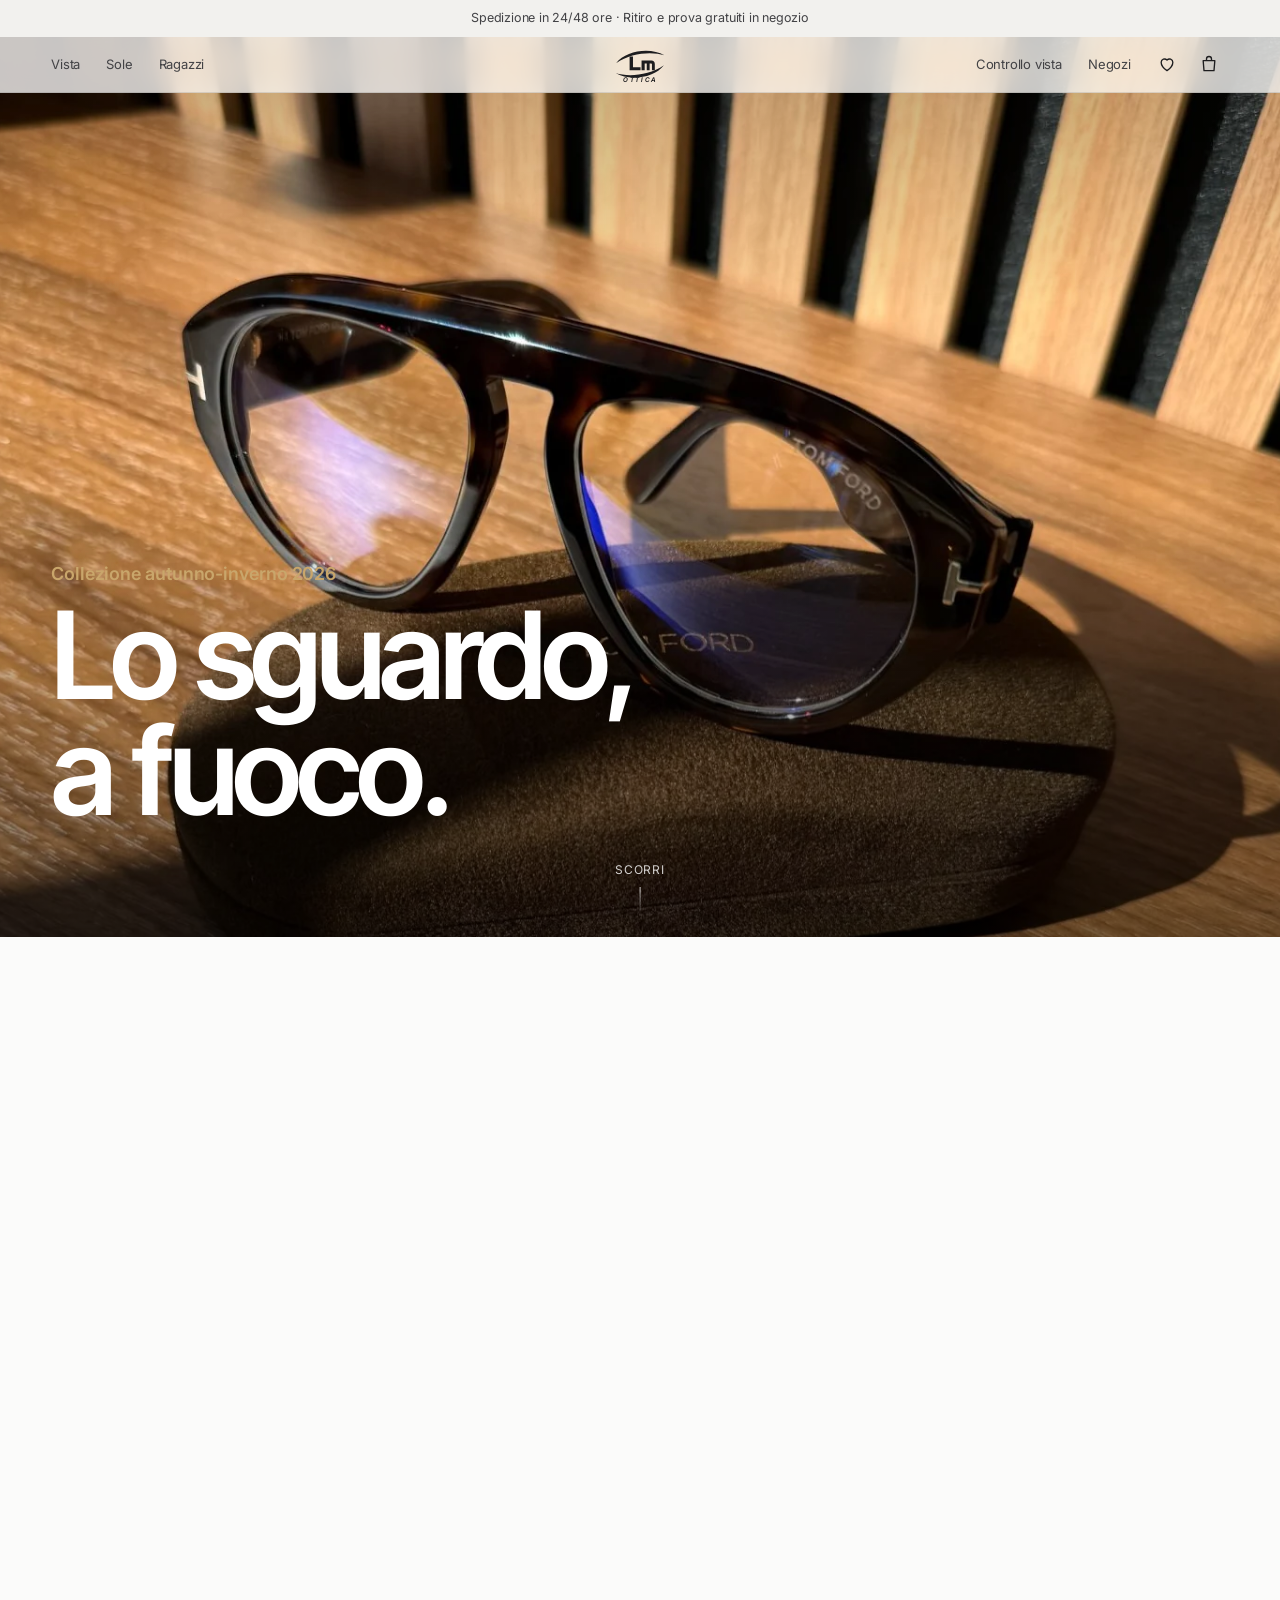
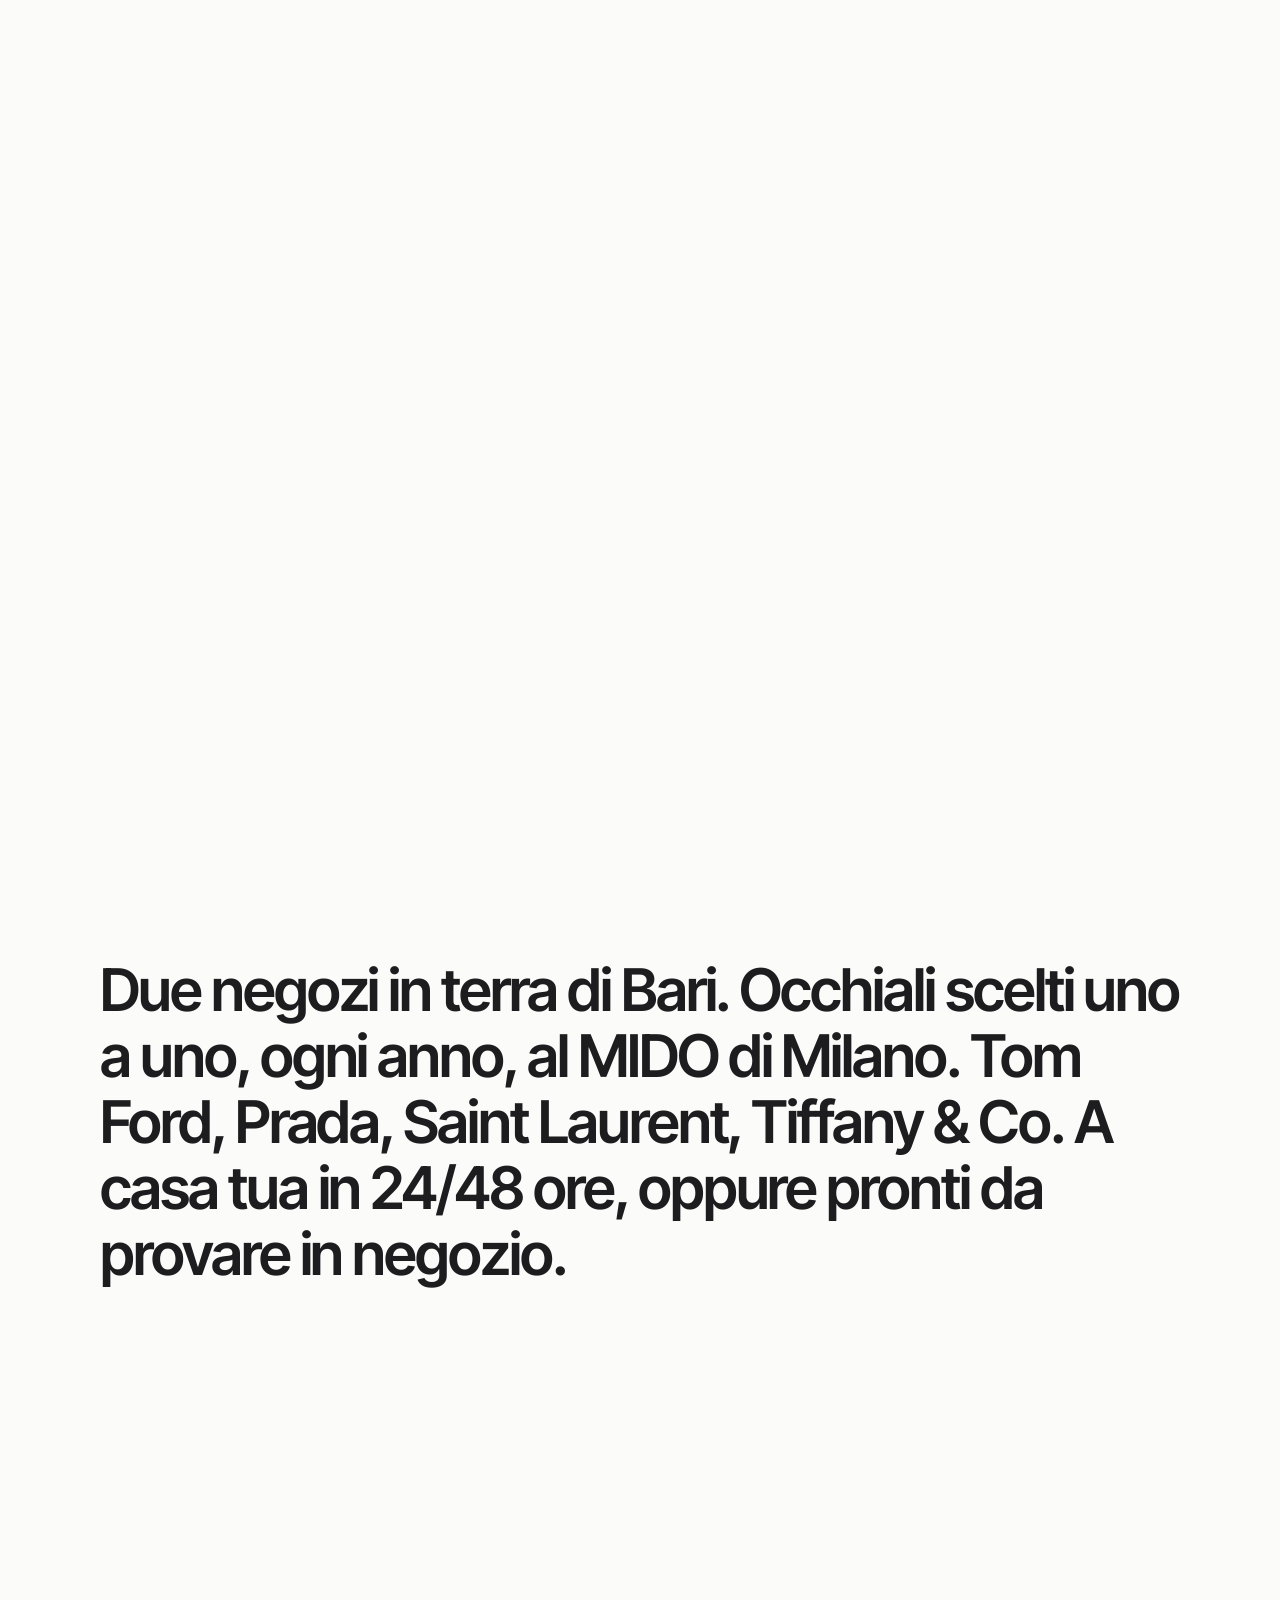
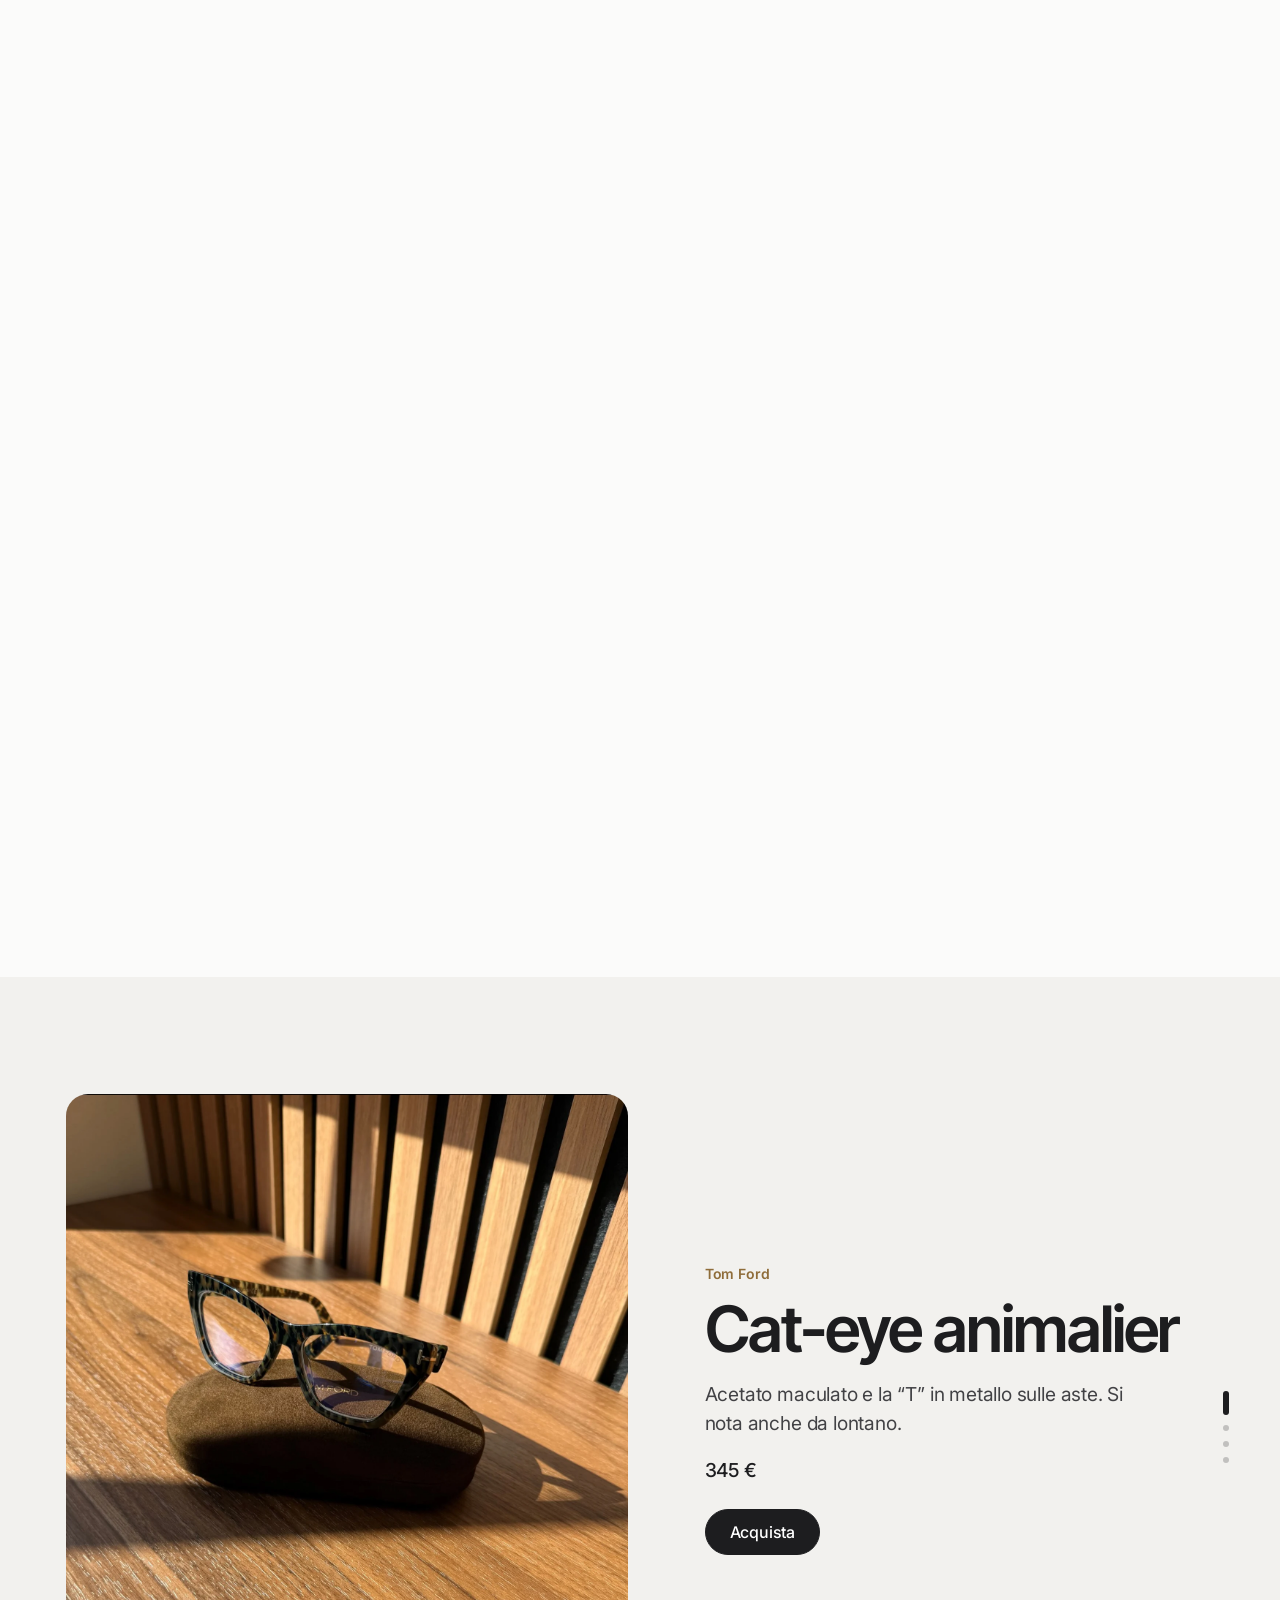
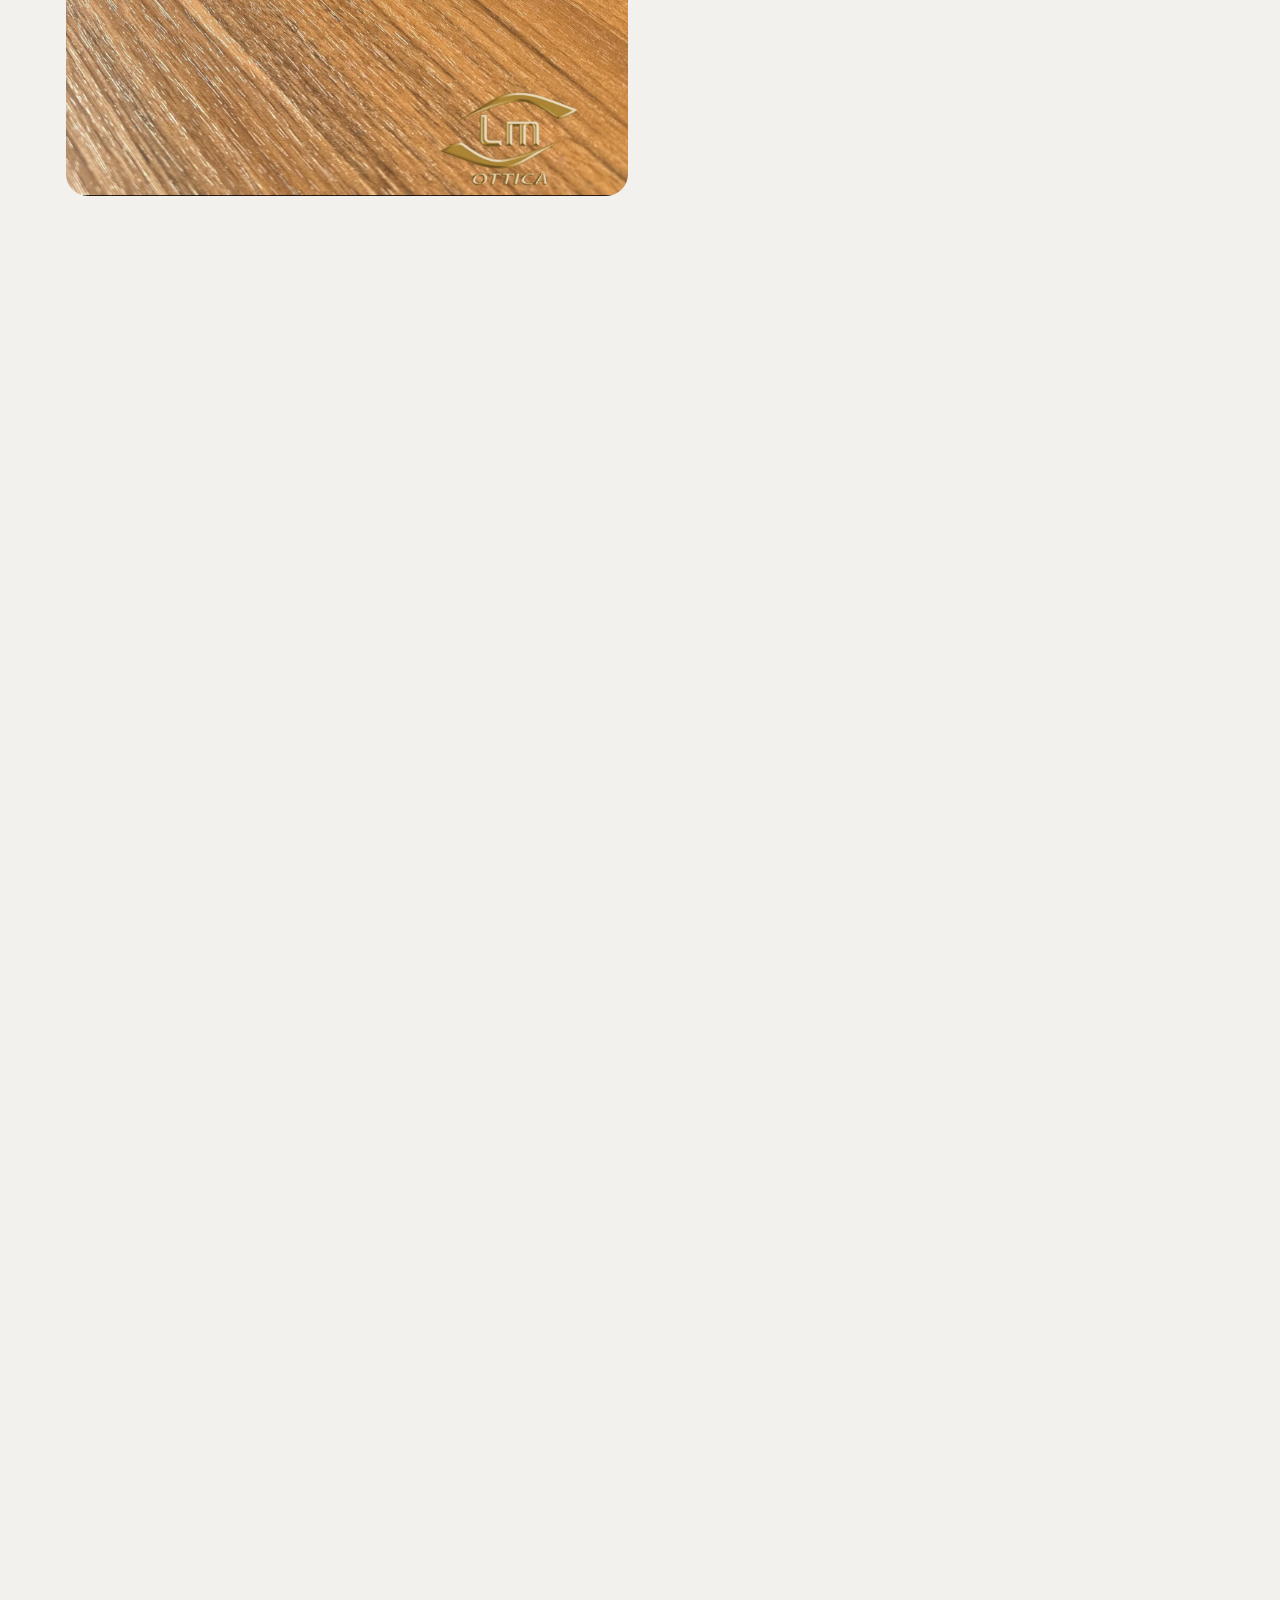
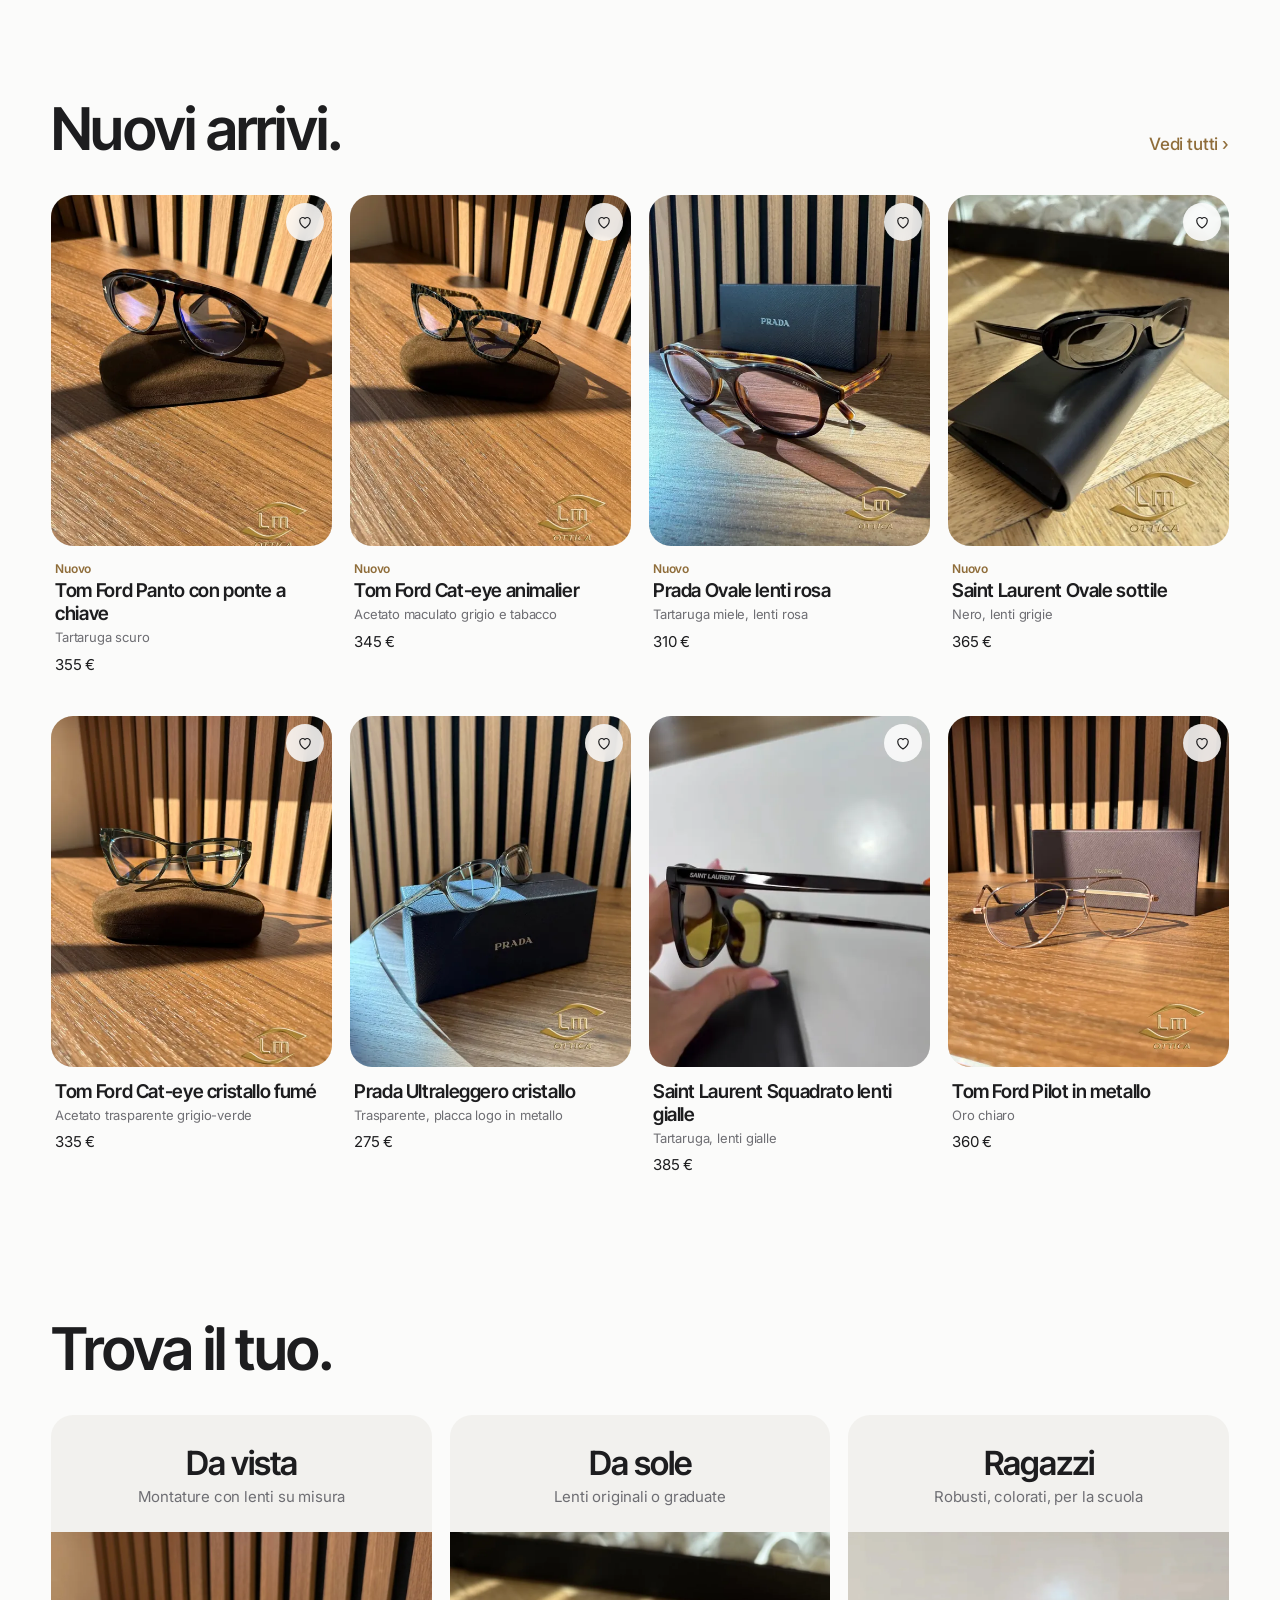
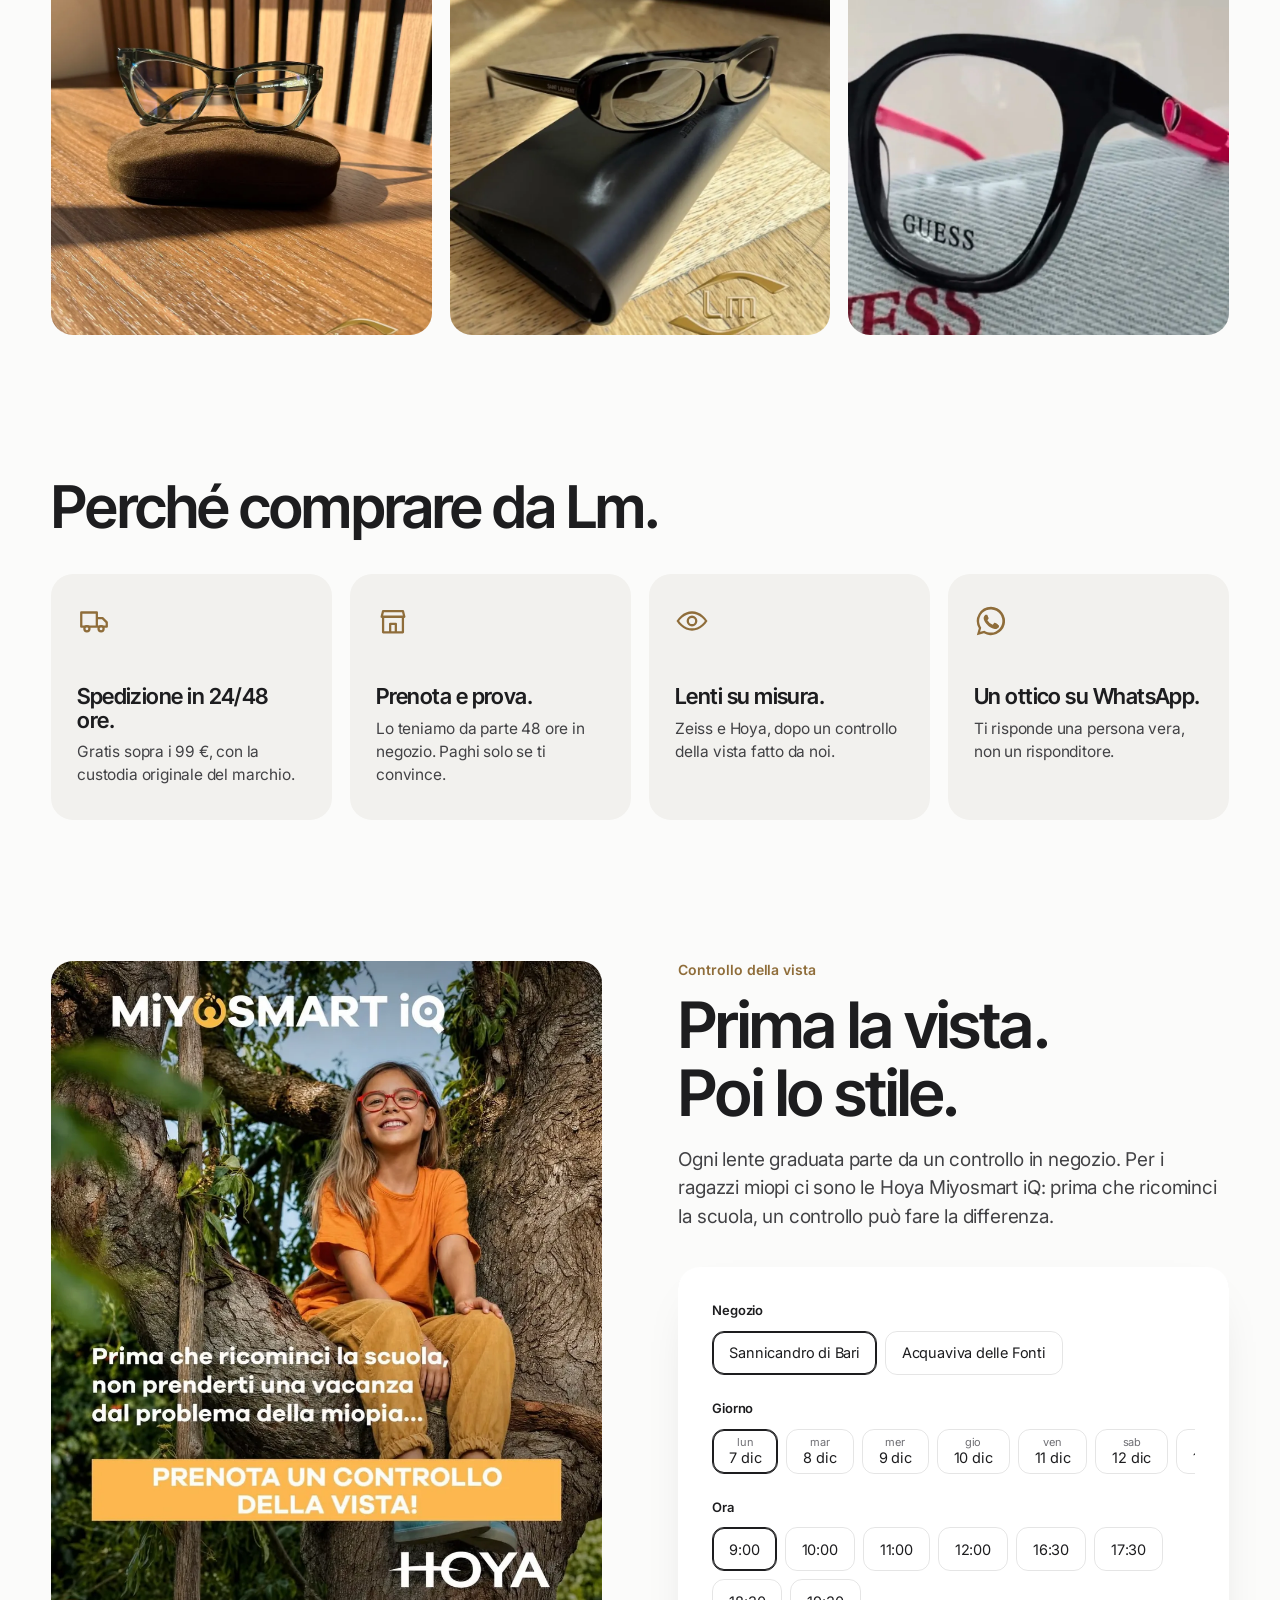
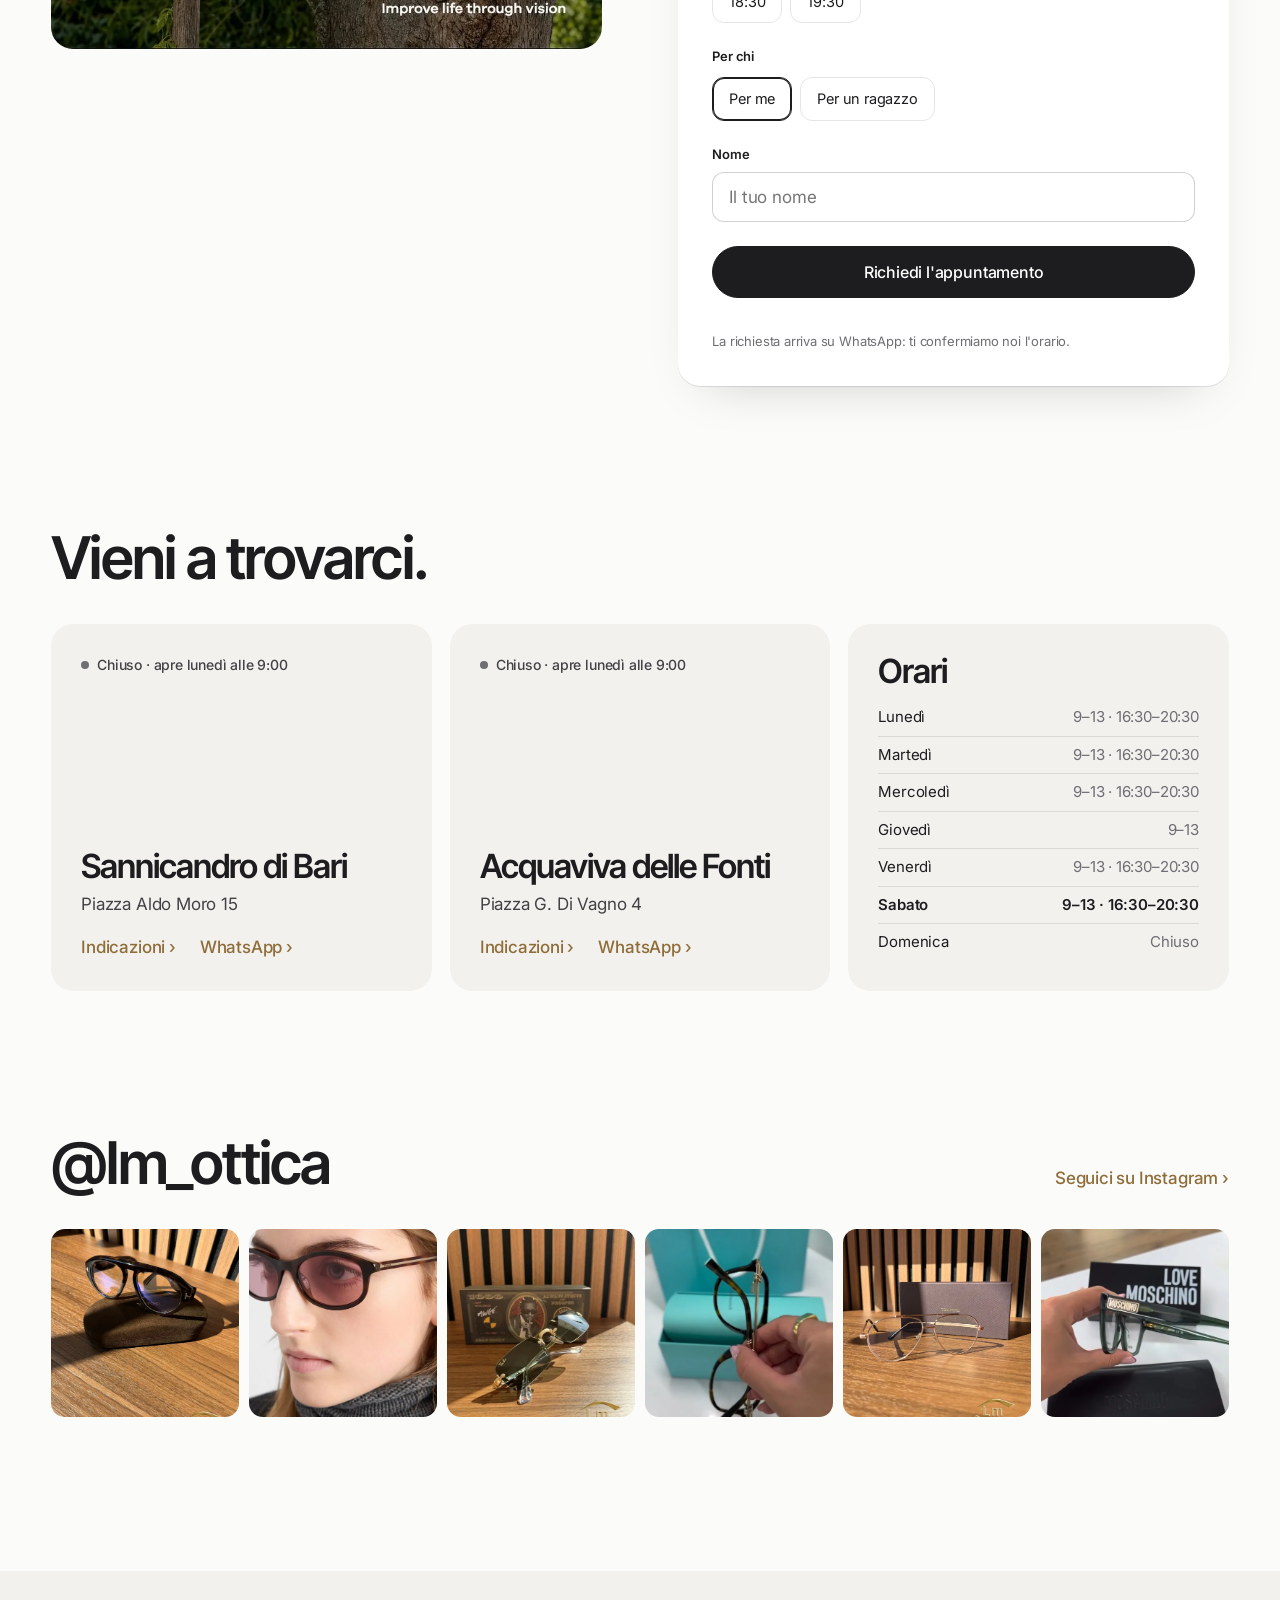
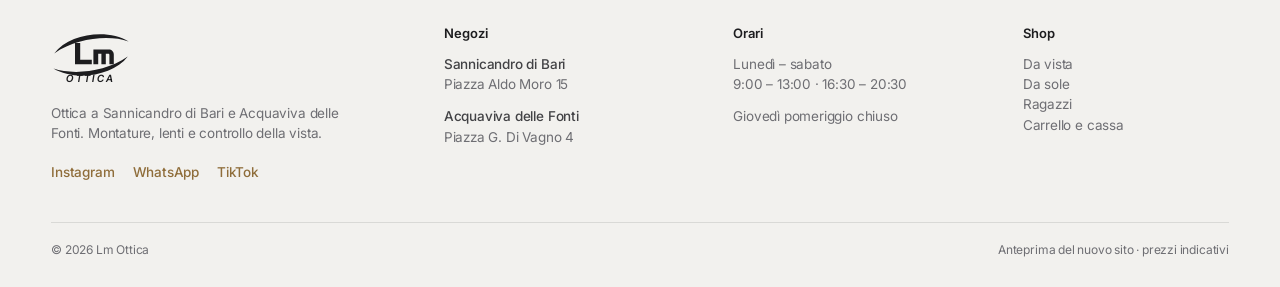
==== index.html @ 178451a3 "Anteprima negozio online Lm Ottica" ====
<!doctype html> <html lang="it"> <head> <meta charset="utf-8"> <meta name="viewport" content="width=device-width,initial-scale=1,viewport-fit=cover"> <title>Lm Ottica · Occhiali da vista e da sole · Sannicandro di Bari e Acquaviva delle Fonti</title> <meta name="description" content="Tom Ford, Prada, Saint Laurent, Tiffany & Co. e altri marchi. Ordina online con spedizione in 24/48 ore o prova in negozio a Sannicandro di Bari e Acquaviva delle Fonti."> <meta name="robots" content="noindex, nofollow"> <meta name="theme-color" content="#f7f5f1"> <meta property="og:title" content="Lm Ottica · Occhiali da vista e da sole · Sannicandro di Bari e Acquaviva delle Fonti"> <meta property="og:description" content="Tom Ford, Prada, Saint Laurent, Tiffany & Co. e altri marchi. Ordina online con spedizione in 24/48 ore o prova in negozio a Sannicandro di Bari e Acquaviva delle Fonti."> <meta property="og:image" content="assets/og.jpg"> <link rel="icon" href="favicon.svg" type="image/svg+xml"> <link rel="preconnect" href="https://fonts.googleapis.com"> <link rel="preconnect" href="https://fonts.gstatic.com" crossorigin> <link href="https://fonts.googleapis.com/css2?family=Inter+Tight:wght@500;600;700&family=Inter:wght@300;400;500;600&display=swap" rel="stylesheet"> <link rel="stylesheet" href="styles.css"> </head> <body class="p-home"> <svg width="0" height="0" style="position:absolute" aria-hidden="true"> <symbol id="i-borsa" viewBox="0 0 24 24"><path d="M5 8h14l-1 12H6L5 8Z" fill="none" stroke="currentColor" stroke-width="1.6" stroke-linejoin="round"/><path d="M9 8V6a3 3 0 0 1 6 0v2" fill="none" stroke="currentColor" stroke-width="1.6"/></symbol> <symbol id="i-cuore" viewBox="0 0 24 24"><path d="M12 20s-7-4.4-7-10a4 4 0 0 1 7-2.6A4 4 0 0 1 19 10c0 5.6-7 10-7 10Z" fill="none" stroke="currentColor" stroke-width="1.6" stroke-linejoin="round"/></symbol> <symbol id="i-menu" viewBox="0 0 24 24"><path d="M4 8h16M4 16h16" stroke="currentColor" stroke-width="1.6" stroke-linecap="round"/></symbol> <symbol id="i-x" viewBox="0 0 24 24"><path d="M6 6l12 12M18 6 6 18" stroke="currentColor" stroke-width="1.6" stroke-linecap="round"/></symbol> <symbol id="i-freccia" viewBox="0 0 24 24"><path d="M5 12h14m-5-5 5 5-5 5" fill="none" stroke="currentColor" stroke-width="1.6" stroke-linecap="round" stroke-linejoin="round"/></symbol> <symbol id="i-wa" viewBox="0 0 24 24"><path fill="currentColor" d="M12 2a10 10 0 0 0-8.6 15.1L2 22l5-1.3A10 10 0 1 0 12 2Zm0 18.2c-1.6 0-3.1-.4-4.4-1.2l-.3-.2-3 .8.8-2.9-.2-.3A8.2 8.2 0 1 1 12 20.2Zm4.5-6.1c-.2-.1-1.5-.7-1.7-.8-.2-.1-.4-.1-.6.1l-.8 1c-.1.2-.3.2-.5.1a6.7 6.7 0 0 1-3.3-2.9c-.3-.4.2-.4.7-1.4.1-.2 0-.3 0-.4l-.8-1.8c-.2-.5-.4-.4-.6-.4h-.5c-.2 0-.5.1-.7.3-.2.3-.9.9-.9 2.2s1 2.6 1.1 2.7c.1.2 1.9 2.9 4.6 4.1 1.7.7 2.4.8 3.2.7.5-.1 1.5-.6 1.8-1.2.2-.6.2-1.1.1-1.2l-.5-.3Z"/></symbol> <symbol id="i-pin" viewBox="0 0 24 24"><path d="M12 21s-6-5.6-6-11a6 6 0 0 1 12 0c0 5.4-6 11-6 11Z" fill="none" stroke="currentColor" stroke-width="1.6"/><circle cx="12" cy="10" r="2.2" fill="none" stroke="currentColor" stroke-width="1.6"/></symbol> <symbol id="i-furgone" viewBox="0 0 24 24"><path d="M3 6h11v10H3zM14 10h4l3 3v3h-7" fill="none" stroke="currentColor" stroke-width="1.6" stroke-linejoin="round"/><circle cx="7" cy="17.5" r="1.8" fill="var(--sf,#fff)" stroke="currentColor" stroke-width="1.6"/><circle cx="17" cy="17.5" r="1.8" fill="var(--sf,#fff)" stroke="currentColor" stroke-width="1.6"/></symbol> <symbol id="i-negozio" viewBox="0 0 24 24"><path d="M4 9h16l-1-4H5L4 9Zm1 0v11h14V9M10 20v-6h4v6" fill="none" stroke="currentColor" stroke-width="1.6" stroke-linejoin="round"/></symbol> <symbol id="i-occhio" viewBox="0 0 24 24"><path d="M2 12s3.6-6 10-6 10 6 10 6-3.6 6-10 6S2 12 2 12Z" fill="none" stroke="currentColor" stroke-width="1.6"/><circle cx="12" cy="12" r="3" fill="none" stroke="currentColor" stroke-width="1.6"/></symbol> <symbol id="i-ok" viewBox="0 0 24 24"><path d="m5 12.5 4.5 4.5L19 7.5" fill="none" stroke="currentColor" stroke-width="1.8" stroke-linecap="round" stroke-linejoin="round"/></symbol> <symbol id="i-ig" viewBox="0 0 24 24"><rect x="3.5" y="3.5" width="17" height="17" rx="5" fill="none" stroke="currentColor" stroke-width="1.6"/><circle cx="12" cy="12" r="4" fill="none" stroke="currentColor" stroke-width="1.6"/><circle cx="17.2" cy="6.8" r="1.1" fill="currentColor"/></symbol> <symbol id="i-ritorno" viewBox="0 0 24 24"><path d="M4 12a8 8 0 1 0 2.4-5.7M4 4v4h4" fill="none" stroke="currentColor" stroke-width="1.6" stroke-linecap="round" stroke-linejoin="round"/></symbol> </svg><div class="avviso">Spedizione in 24/48 ore · Ritiro e prova gratuiti in negozio</div> <header class="testata"> <div class="t-sx"> <button class="ico-btn solo-tel" type="button" data-apri-menu aria-label="Menu"><svg><use href="#i-menu"/></svg></button> <nav class="testata-nav" aria-label="Collezioni"> <a href="shop.html?cat=vista">Vista</a> <a href="shop.html?cat=sole">Sole</a> <a href="shop.html?cat=ragazzi">Ragazzi</a> </nav> </div> <a class="testata-logo" href="index.html" aria-label="Lm Ottica, home"><svg class="logo" viewBox="0 0 200 142" role="img" aria-label="Lm Ottica"><g fill="currentColor"> <path d="M8 66C46 16 142 4 194 36 146 20 66 26 8 66Z"/> <path d="M192 74C154 124 58 136 6 104 54 120 134 114 192 74Z"/> <path d="M60 40h13v42h29v11H60Z"/> <path d="M106 56h38c8 0 13 5 13 13v24h-11V70c0-2-1-3-3-3h-6v26h-11V67h-8v26h-12Z"/> <text x="100" y="138" text-anchor="middle" font-family="Inter Tight,Arial,sans-serif" font-style="italic" font-weight="600" font-size="25" letter-spacing="6">OTTICA</text> </g></svg></a> <div class="t-dx"> <nav class="testata-nav" aria-label="Servizi"> <a href="index.html#vista">Controllo vista</a> <a href="index.html#negozi">Negozi</a> </nav> <a class="ico-btn" href="shop.html?preferiti=1" aria-label="Preferiti"><svg><use href="#i-cuore"/></svg><span class="conta" data-conta-pref hidden>0</span></a> <button class="ico-btn" type="button" data-apri-carrello aria-label="Carrello"><svg><use href="#i-borsa"/></svg><span class="conta" data-conta-carrello hidden>0</span></button> </div> </header> <div class="menu-tel" data-menu hidden> <button class="ico-btn chiudi" type="button" data-chiudi-menu aria-label="Chiudi menu"><svg><use href="#i-x"/></svg></button> <nav> <a href="shop.html">Tutti gli occhiali</a> <a href="shop.html?cat=vista">Da vista</a> <a href="shop.html?cat=sole">Da sole</a> <a href="shop.html?cat=ragazzi">Ragazzi</a> <a href="index.html#vista">Controllo della vista</a> <a href="index.html#negozi">I negozi</a> </nav> <a class="btn btn-linea-chiara" href="https://wa.me/393512587280">Scrivici su WhatsApp</a> </div> <main id="contenuto"> <section class="scena" data-scena> <div class="scena-palco"> <div class="scena-titolo" data-scena-titolo> <p class="sopratitolo">Collezione autunno-inverno 2026</p> <h1>Lo sguardo,<br>a fuoco.</h1> </div> <div class="scena-foto" data-scena-foto> <picture> <source media="(max-aspect-ratio: 4/5)" srcset="assets/scena-alta.webp"> <img class="nitida" src="assets/scena-larga.webp" alt="Occhiale Tom Ford in tartaruga sul banco in legno del negozio, nella luce del pomeriggio" fetchpriority="high"> </picture> <picture> <source media="(max-aspect-ratio: 4/5)" srcset="assets/scena-alta-sfocata.webp"> <img class="sfocata" src="assets/scena-larga-sfocata.webp" alt="" aria-hidden="true"> </picture> </div> <div class="scena-prodotto" data-scena-prodotto> <p class="sopratitolo">Nuovo</p> <h2>Tom Ford Panto</h2> <p>Tartaruga scuro, ponte a chiave. 355 €</p> <div class="azioni"> <a class="btn" href="prodotto.html?p=tom-ford-panto-tartaruga">Acquista</a> <a class="link-oro" href="shop.html">Vedi la collezione ›</a> </div> </div> <p class="scorri-giu" data-scorri-giu>Scorri</p> </div> </section> <section class="accendi" data-accendi> <p class="accendi-testo" data-parole>Due negozi in terra di Bari. Occhiali scelti uno a uno, ogni anno, al MIDO di Milano. Tom Ford, Prada, Saint Laurent, Tiffany &amp; Co. A casa tua in 24/48 ore, oppure pronti da provare in negozio.</p> </section> <section class="vetrina" data-vetrina> <div class="vetrina-palco"> <div class="vetrina-foto"> <img src="assets/tomford-2-max.webp" alt="Tom Ford cat-eye animalier" data-v="0"> <img src="assets/prada-2-max.webp" alt="Prada ovale con lenti rosa" data-v="1" loading="lazy"> <img src="assets/tomford-6-max.webp" alt="Tom Ford ovale in metallo dorato" data-v="2" loading="lazy"> <img src="assets/prada-3-max.webp" alt="Prada ultraleggero trasparente" data-v="3" loading="lazy"> </div> <div class="vetrina-testi"> <article data-v="0"> <p class="sopratitolo">Tom Ford</p> <h2>Cat-eye animalier</h2> <p>Acetato maculato e la “T” in metallo sulle aste. Si nota anche da lontano.</p> <p class="vetrina-prezzo">345 €</p> <a class="btn" href="prodotto.html?p=tom-ford-cat-eye-animalier">Acquista</a> </article> <article data-v="1"> <p class="sopratitolo">Prada</p> <h2>Ovale lenti rosa</h2> <p>Tartaruga miele e lenti rosa sfumate. Luminoso anche d'autunno.</p> <p class="vetrina-prezzo">310 €</p> <a class="btn" href="prodotto.html?p=prada-ovale-lenti-rosa">Acquista</a> </article> <article data-v="2"> <p class="sopratitolo">Tom Ford</p> <h2>Ovale in metallo</h2> <p>Profilo sottile color oro. Discreto, sta bene su quasi ogni viso.</p> <p class="vetrina-prezzo">340 €</p> <a class="btn" href="prodotto.html?p=tom-ford-ovale-oro">Acquista</a> </article> <article data-v="3"> <p class="sopratitolo">Prada</p> <h2>Ultraleggero cristallo</h2> <p>Linee morbide e la placca in metallo con il logo sulle aste.</p> <p class="vetrina-prezzo">275 €</p> <a class="btn" href="prodotto.html?p=prada-ultraleggero-cristallo">Acquista</a> </article> </div> <div class="vetrina-punti" aria-hidden="true"><i data-v="0"></i><i data-v="1"></i><i data-v="2"></i><i data-v="3"></i></div> </div> </section> <section class="sezione"> <div class="testa-sez rv"> <h2>Nuovi arrivi.</h2> <a class="link-oro" href="shop.html">Vedi tutti ›</a> </div> <div class="griglia quattro" data-griglia="nuovi"></div> </section> <section class="sezione categorie"> <div class="testa-sez rv"><h2>Trova il tuo.</h2></div> <div class="trittico"> <a class="tt rv" href="shop.html?cat=vista"> <span class="tt-testo"><span class="tt-nome">Da vista</span><span class="tt-sub">Montature con lenti su misura</span></span> <span class="tt-foto"><img src="assets/tomford-3-1000.webp" alt="Tom Ford cat-eye trasparente" loading="lazy"></span> </a> <a class="tt rv" href="shop.html?cat=sole"> <span class="tt-testo"><span class="tt-nome">Da sole</span><span class="tt-sub">Lenti originali o graduate</span></span> <span class="tt-foto"><img src="assets/offcampus-2-1000.webp" alt="Saint Laurent ovale nero" loading="lazy"></span> </a> <a class="tt rv" href="shop.html?cat=ragazzi"> <span class="tt-testo"><span class="tt-nome">Ragazzi</span><span class="tt-sub">Robusti, colorati, per la scuola</span></span> <span class="tt-foto"><img src="assets/astuccio-0-1000.webp" alt="Guess nero e fucsia" loading="lazy"></span> </a> </div> </section> <section class="sezione vantaggi"> <div class="testa-sez rv"><h2>Perché comprare da Lm.</h2></div> <div class="vantaggi-griglia"> <div class="rv"><svg><use href="#i-furgone"/></svg><h3>Spedizione in 24/48 ore.</h3><p>Gratis sopra i 99 €, con la custodia originale del marchio.</p></div> <div class="rv"><svg><use href="#i-negozio"/></svg><h3>Prenota e prova.</h3><p>Lo teniamo da parte 48 ore in negozio. Paghi solo se ti convince.</p></div> <div class="rv"><svg><use href="#i-occhio"/></svg><h3>Lenti su misura.</h3><p>Zeiss e Hoya, dopo un controllo della vista fatto da noi.</p></div> <div class="rv"><svg><use href="#i-wa"/></svg><h3>Un ottico su WhatsApp.</h3><p>Ti risponde una persona vera, non un risponditore.</p></div> </div> </section> <section class="sezione vista" id="vista"> <div class="vista-foto rv"><img src="assets/miyosmart-1000.webp" alt="Campagna Hoya Miyosmart: bambina con occhiali seduta su un albero" loading="lazy"></div> <div class="vista-testo"> <p class="sopratitolo rv">Controllo della vista</p> <h2 class="rv">Prima la vista.<br>Poi lo stile.</h2> <p class="rv">Ogni lente graduata parte da un controllo in negozio. Per i ragazzi miopi ci sono le Hoya Miyosmart iQ: prima che ricominci la scuola, un controllo può fare la differenza.</p> <form class="prenota rv" data-prenota> <fieldset> <legend>Negozio</legend> <div class="scelte"> <label class="chip"><input type="radio" name="negozio" value="Sannicandro di Bari" checked="checked"><span>Sannicandro di Bari</span></label> <label class="chip"><input type="radio" name="negozio" value="Acquaviva delle Fonti"><span>Acquaviva delle Fonti</span></label> </div> </fieldset> <fieldset> <legend>Giorno</legend> <div class="scelte giorni" data-giorni></div> </fieldset> <fieldset> <legend>Ora</legend> <div class="scelte ore" data-ore></div> </fieldset> <fieldset> <legend>Per chi</legend> <div class="scelte"> <label class="chip"><input type="radio" name="chi" value="per me" checked="checked"><span>Per me</span></label> <label class="chip"><input type="radio" name="chi" value="per mio figlio/mia figlia"><span>Per un ragazzo</span></label> </div> </fieldset> <label class="campo"><span>Nome</span><input name="nome" autocomplete="given-name" required placeholder="Il tuo nome"></label> <button class="btn largo" type="submit">Richiedi l'appuntamento</button> <p class="nota">La richiesta arriva su WhatsApp: ti confermiamo noi l'orario.</p> </form> </div> </section> <section class="sezione negozi" id="negozi"> <div class="testa-sez rv"><h2>Vieni a trovarci.</h2></div> <div class="negozi-griglia"> <article class="negozio rv"> <p class="stato" data-stato></p> <h3>Sannicandro di Bari</h3> <p>Piazza Aldo Moro 15</p> <p class="negozio-link"> <a class="link-oro" href="https://www.google.com/maps/search/?api=1&amp;query=Lm+Ottica+Piazza+Aldo+Moro+15+Sannicandro+di+Bari">Indicazioni ›</a> <a class="link-oro" href="https://wa.me/393512587280">WhatsApp ›</a> </p> </article> <article class="negozio rv"> <p class="stato" data-stato></p> <h3>Acquaviva delle Fonti</h3> <p>Piazza G. Di Vagno 4</p> <p class="negozio-link"> <a class="link-oro" href="https://www.google.com/maps/search/?api=1&amp;query=Lm+Ottica+Piazza+Di+Vagno+4+Acquaviva+delle+Fonti">Indicazioni ›</a> <a class="link-oro" href="https://wa.me/393512587280">WhatsApp ›</a> </p> </article> <div class="orari rv"> <h3>Orari</h3> <dl data-orari> <div><dt>Lunedì</dt><dd>9–13 · 16:30–20:30</dd></div> <div><dt>Martedì</dt><dd>9–13 · 16:30–20:30</dd></div> <div><dt>Mercoledì</dt><dd>9–13 · 16:30–20:30</dd></div> <div><dt>Giovedì</dt><dd>9–13</dd></div> <div><dt>Venerdì</dt><dd>9–13 · 16:30–20:30</dd></div> <div><dt>Sabato</dt><dd>9–13 · 16:30–20:30</dd></div> <div><dt>Domenica</dt><dd>Chiuso</dd></div> </dl> </div> </div> </section> <section class="sezione insta"> <div class="testa-sez rv"><h2>@lm_ottica</h2><a class="link-oro" href="https://www.instagram.com/lm_ottica/">Seguici su Instagram ›</a></div> <div class="insta-griglia"> <a href="https://www.instagram.com/lm_ottica/" class="rv"><img src="assets/tomford-4-520.webp" alt="Tom Ford panto su custodia" loading="lazy"></a> <a href="https://www.instagram.com/lm_ottica/" class="rv"><img src="assets/prada-1-520.webp" alt="Ragazza con occhiali Prada lenti rosa" loading="lazy"></a> <a href="https://www.instagram.com/lm_ottica/" class="rv"><img src="assets/offcampus-3-520.webp" alt="Ray-Ban senza montatura" loading="lazy"></a> <a href="https://www.instagram.com/lm_ottica/" class="rv"><img src="assets/tiffany-3-520.webp" alt="Occhiale Tiffany tartaruga" loading="lazy"></a> <a href="https://www.instagram.com/lm_ottica/" class="rv"><img src="assets/tomford-5-520.webp" alt="Tom Ford pilot dorato" loading="lazy"></a> <a href="https://www.instagram.com/lm_ottica/" class="rv"><img src="assets/moschino-3-520.webp" alt="Moschino verde" loading="lazy"></a> </div> </section> </main> <div class="velo" data-velo hidden></div> <aside class="carrello" data-carrello aria-label="Carrello" aria-hidden="true"> <div class="carrello-top"> <h2>La tua selezione</h2> <button class="ico-btn" type="button" data-chiudi-carrello aria-label="Chiudi carrello"><svg><use href="#i-x"/></svg></button> </div> <div class="carrello-soglia" data-soglia></div> <div class="carrello-righe" data-righe></div> <div class="carrello-fondo" data-fondo-carrello> <div class="riga-tot"><span>Totale</span><strong data-totale>0 €</strong></div> <a class="btn largo" href="cassa.html">Procedi all'acquisto</a> <p class="nota">Spedizione in 24/48 ore oppure ritiro gratis in negozio.</p> </div> </aside> <div class="toast" data-toast role="status" aria-live="polite"></div> <footer class="piede"> <div class="piede-alto"> <div class="piede-marchio"> <svg class="logo" viewBox="0 0 200 142" role="img" aria-label="Lm Ottica"><g fill="currentColor"> <path d="M8 66C46 16 142 4 194 36 146 20 66 26 8 66Z"/> <path d="M192 74C154 124 58 136 6 104 54 120 134 114 192 74Z"/> <path d="M60 40h13v42h29v11H60Z"/> <path d="M106 56h38c8 0 13 5 13 13v24h-11V70c0-2-1-3-3-3h-6v26h-11V67h-8v26h-12Z"/> <text x="100" y="138" text-anchor="middle" font-family="Inter Tight,Arial,sans-serif" font-style="italic" font-weight="600" font-size="25" letter-spacing="6">OTTICA</text> </g></svg> <p>Ottica a Sannicandro di Bari e Acquaviva delle Fonti. Montature, lenti e controllo della vista.</p> <div class="piede-social"> <a class="piede-link" href="https://www.instagram.com/lm_ottica/">Instagram</a> <a class="piede-link" href="https://wa.me/393512587280">WhatsApp</a> <a class="piede-link" href="https://www.tiktok.com/@lmottica1">TikTok</a> </div> </div> <div> <h3>Negozi</h3> <p><strong>Sannicandro di Bari</strong><br>Piazza Aldo Moro 15</p> <p><strong>Acquaviva delle Fonti</strong><br>Piazza G. Di Vagno 4</p> </div> <div> <h3>Orari</h3> <p>Lunedì – sabato<br>9:00 – 13:00 · 16:30 – 20:30</p> <p>Giovedì pomeriggio chiuso</p> </div> <div> <h3>Shop</h3> <p><a href="shop.html?cat=vista">Da vista</a><br><a href="shop.html?cat=sole">Da sole</a><br><a href="shop.html?cat=ragazzi">Ragazzi</a><br><a href="cassa.html">Carrello e cassa</a></p> </div> </div> <div class="piede-basso"> <span>© 2026 Lm Ottica</span> <span>Anteprima del nuovo sito · prezzi indicativi</span> </div> </footer> <script src="prodotti.js"></script> <script src="app.js"></script> </body> </html>
---- styles.css ----
@keyframes salta{40%{transform:scale(1.4)}}@keyframes tendina{0%{opacity:0;transform:translateY(-12px)}}@keyframes goccia{0%{transform:scaleY(0)}50%{transform:scaleY(1)}to{transform:scaleY(1);opacity:0}}@keyframes appare{0%{opacity:0}}@keyframes sale{0%{opacity:0;transform:translateY(24px)}}:root{--sfondo:#fbfbfa;--sfondo-2:#f2f1ee;--sfondo-3:#e8e6e1;--testo:#1d1d1f;--grafite:#424245;--muto:#6e6e73;--linea:rgba(0, 0, 0, .1);--oro:#8f6d3a;--oro-chiaro:#c9a66b;--rosso:#b3261e;--verde:#248a3d;--display:"Inter Tight", "SF Pro Display", system-ui, sans-serif;--sans:"Inter", "SF Pro Text", system-ui, -apple-system, sans-serif;--gutter:clamp(18px, 4vw, 56px);--max:1320px;--r:22px;--ease:cubic-bezier(.25, .1, .25, 1);--lento:cubic-bezier(.16, 1, .3, 1)}*,::after,::before{box-sizing:border-box}html{-webkit-text-size-adjust:100%;scroll-padding-top:80px}body{margin:0;background:var(--sfondo);color:var(--testo);font:400 17px/1.5 var(--sans);letter-spacing:-.011em;overflow-x:clip;-webkit-font-smoothing:antialiased}img{max-width:100%;display:block}a{color:inherit}button,input,select{font:inherit;color:inherit;letter-spacing:inherit}h1,h2,h3{font-family:var(--display);line-height:1.05;margin:0;letter-spacing:-.03em}h1,h2,h3,strong{font-weight:600}svg{width:1.2em;height:1.2em;flex:none}.vh{position:absolute;width:1px;height:1px;overflow:hidden;clip:rect(0 0 0 0);white-space:nowrap}[hidden]{display:none!important}:focus-visible{outline:2px solid var(--oro);outline-offset:3px}.etichetta,.occhiello,.sopratitolo{font:600 14px/1.3 var(--sans);letter-spacing:-.005em;color:var(--oro);margin:0 0 12px}.link,.link-oro{color:var(--oro);text-decoration:none;font-weight:500}.link-oro:hover{text-decoration:underline;text-underline-offset:3px}.nota{font-size:13px;color:var(--muto);margin:10px 0 0}.btn{display:inline-flex;align-items:center;justify-content:center;gap:8px;min-height:46px;padding:0 24px;border-radius:999px;border:1px solid var(--testo);background:var(--testo);color:#fff;font:500 16px/1 var(--sans);text-decoration:none;cursor:pointer;transition:background .3s var(--ease),color .3s var(--ease),transform .3s var(--ease)}.btn:hover{background:#000}.btn:active{transform:scale(.97)}.btn svg,.card .pref svg{width:18px;height:18px}.btn-linea,.btn-vetro{background:0 0;color:var(--testo)}.btn-linea:hover,.card-veloce span:hover{background:var(--testo);color:#fff}.btn-linea-chiara{background:0 0;color:#fff;border-color:rgba(255,255,255,.5)}.btn.largo{width:100%;min-height:52px}.avviso{background:var(--sfondo-2);color:var(--grafite);text-align:center;padding:9px 16px;font-size:12.5px}.testata{position:sticky;top:0;z-index:50;height:56px;padding:0 var(--gutter);display:grid;grid-template-columns:1fr auto 1fr;align-items:center;background:rgba(251,251,250,.78);backdrop-filter:saturate(1.8) blur(20px);-webkit-backdrop-filter:saturate(1.8) blur(20px);border-bottom:1px solid var(--linea)}.p-home .testata{margin-bottom:-56px}.t-dx,.t-sx{display:flex;align-items:center;gap:2px}.t-dx{justify-content:flex-end}.testata-nav{display:flex;gap:26px}.t-dx .testata-nav{margin-right:14px}.testata-nav a{font-size:13px;color:var(--grafite);text-decoration:none;transition:color .2s}.testata-logo,.testata-nav a:hover{color:var(--testo)}.testata-logo{display:flex}.testata-logo .logo{width:52px;height:auto}.ico-btn{position:relative;display:inline-grid;place-items:center;width:40px;height:40px;border:0;background:0 0;cursor:pointer;text-decoration:none;color:var(--testo);border-radius:50%}.ico-btn svg{width:20px;height:20px}.conta{position:absolute;top:3px;right:1px;min-width:16px;height:16px;padding:0 4px;border-radius:8px;background:var(--testo);color:#fff;font:600 10px/16px var(--sans);text-align:center}.conta.salta{animation:salta .5s var(--lento)}.solo-tel{display:none}.menu-tel,.scena{background:var(--sfondo)}.menu-tel{position:fixed;inset:0;z-index:120;padding:76px var(--gutter) 32px;gap:24px;animation:tendina .45s var(--lento)}.menu-tel .chiudi{position:absolute;top:8px;left:calc(var(--gutter) - 10px)}.menu-tel,.menu-tel nav{display:flex;flex-direction:column}.menu-tel nav a{font:600 30px/1.2 var(--display);letter-spacing:-.03em;text-decoration:none;padding:10px 0}.menu-tel .btn{margin-top:auto}.menu-tel .btn-linea-chiara{background:var(--testo);border-color:var(--testo)}.scena{position:relative;height:270vh}.scena-palco{position:sticky;top:0;height:100vh;height:100svh;overflow:hidden}.scena-foto{position:absolute;inset:0;transform-origin:50% 50%;will-change:transform;background:#2b1d12;box-shadow:0 40px 80px -40px rgba(0,0,0,.45)}.scena-foto img{position:absolute;inset:0;width:100%;height:100%;object-fit:cover;object-position:50% 45%}.scena-foto .sfocata{transform:scale(1.06);transition:opacity 1.6s var(--ease) .15s,transform 2.4s var(--lento) .15s}.scena.a-fuoco .scena-foto .sfocata{opacity:0;transform:scale(1)}.scena-foto::after{content:"";position:absolute;inset:0;background:linear-gradient(180deg,rgba(0,0,0,.25)0,transparent 30%,transparent 50%,rgba(0,0,0,.55) 100%);opacity:var(--velo, 1)}.scena-titolo{position:absolute;left:var(--gutter);right:var(--gutter);bottom:clamp(70px,12vh,130px);z-index:2;color:#fff;will-change:transform,opacity}.scena-titolo .sopratitolo{color:var(--oro-chiaro);font-size:clamp(15px,1.4vw,19px)}.scena h1{font-size:clamp(54px,9.5vw,148px);line-height:.95;letter-spacing:-.045em}.scena-titolo>*{opacity:0;transform:translateY(24px);transition:opacity 1.2s var(--ease),transform 1.4s var(--lento)}.scena.a-fuoco .scena-titolo>*{opacity:1;transform:none}.scena.a-fuoco .scena-titolo>:nth-child(1){transition-delay:.6s}.scena.a-fuoco .scena-titolo>:nth-child(2){transition-delay:.75s}.scena-prodotto{position:absolute;left:0;right:0;bottom:5vh;z-index:2;text-align:center;padding:0 var(--gutter);opacity:0;will-change:transform,opacity}.scena-prodotto h2{font-size:clamp(34px,4.4vw,56px)}.scena-prodotto p:not(.sopratitolo){margin:6px 0 0;font-size:clamp(17px,1.5vw,21px);color:var(--grafite)}.azioni{display:flex;gap:22px;align-items:center;justify-content:center;margin-top:18px;flex-wrap:wrap}.scorri-giu{position:absolute;left:50%;bottom:22px;transform:translateX(-50%);z-index:2;margin:0;color:rgba(255,255,255,.8);font-size:12px;letter-spacing:.08em;text-transform:uppercase}.scorri-giu::after{content:"";display:block;width:1px;height:28px;margin:8px auto 0;background:linear-gradient(rgba(255,255,255,.8),transparent);animation:goccia 2s var(--ease) infinite;transform-origin:top}.accendi{height:190vh;padding:0 var(--gutter)}.accendi-testo{position:sticky;top:22vh;max-width:1080px;margin:0 auto;padding-top:10vh;font:600 clamp(30px,4.6vw,64px)/1.12 var(--display);letter-spacing:-.035em}.accendi-testo .w{color:var(--testo);opacity:.14;transition:opacity .5s var(--ease)}.accendi-testo .w.on,.card:hover .card-foto img+img{opacity:1}.vetrina{height:420vh;background:var(--sfondo-2)}.vetrina-palco{position:sticky;top:0;height:100vh;height:100svh;overflow:hidden;display:grid;grid-template-columns:1.1fr 1fr;align-items:center;gap:clamp(28px,6vw,100px);padding:76px max(var(--gutter),calc((100% - var(--max))/2)) 40px}.vetrina-foto{position:relative;height:min(78svh,860px);aspect-ratio:4/5;justify-self:end;max-width:100%;border-radius:var(--r);overflow:hidden;background:var(--sfondo-3)}.vetrina-foto img{position:absolute;inset:0;width:100%;height:100%;object-fit:cover;opacity:0;transform:scale(1.08);transition:opacity 1s var(--ease),transform 1.6s var(--lento)}.vetrina-foto img.on{opacity:1;transform:scale(1)}.vetrina-testi{position:relative;min-height:360px}.vetrina-testi article{position:absolute;inset:0 0 auto 0;opacity:0;transform:translateY(30px);transition:opacity .7s var(--ease),transform 1s var(--lento);pointer-events:none}.vetrina-testi article.on{opacity:1;transform:none;pointer-events:auto;transition-delay:.15s}.vetrina-testi h2{font-size:clamp(40px,5vw,76px);margin-bottom:18px}.vetrina-testi p:not(.sopratitolo){font-size:clamp(17px,1.5vw,21px);color:var(--grafite);max-width:440px;margin:0}.vetrina-testi .vetrina-prezzo{margin:18px 0 24px!important;color:var(--testo)!important;font-weight:500}.vetrina-punti{position:absolute;right:var(--gutter);top:50%;transform:translateY(-50%);display:grid;gap:10px}.vetrina-punti i{width:6px;height:6px;border-radius:3px;background:rgba(0,0,0,.2);transition:height .5s var(--lento),background .3s}.vetrina-punti i.on{height:24px;background:var(--testo)}.sezione{width:min(var(--max),calc(100% - 2*var(--gutter)));margin:0 auto;padding-top:clamp(90px,11vw,150px)}.testa-sez{display:flex;justify-content:space-between;align-items:baseline;gap:20px;flex-wrap:wrap;margin-bottom:36px}.testa-sez h2{font-size:clamp(36px,4.6vw,64px)}.js .rv{opacity:0;transform:translateY(36px);transition:opacity 1s var(--ease),transform 1.2s var(--lento);transition-delay:var(--d, 0s)}.js .rv.dentro{opacity:1;transform:none}.griglia{display:grid;grid-template-columns:repeat(auto-fill,minmax(min(270px,42vw),1fr));gap:40px 18px}.griglia.quattro{grid-template-columns:repeat(4,1fr)}.scorri{display:grid;grid-auto-flow:column;grid-auto-columns:clamp(230px,23vw,320px);gap:18px;overflow-x:auto;scroll-snap-type:x mandatory;scrollbar-width:none;margin:0 calc(-1*var(--gutter));padding:0 var(--gutter) 8px;scroll-padding-inline:var(--gutter)}.scorri>*{scroll-snap-align:start}.card{position:relative;display:flex;flex-direction:column;gap:14px}.card-foto{position:relative;display:block;aspect-ratio:4/5;overflow:hidden;background:var(--sfondo-3);border-radius:var(--r)}.card-foto img{position:absolute;inset:0;width:100%;height:100%;object-fit:cover;transition:opacity .7s var(--ease),transform 1.2s var(--lento)}.card-foto img+img{opacity:0}.card:hover .card-foto img{transform:scale(1.04)}.card .pref,.card-veloce{position:absolute;z-index:2}.card .pref{right:8px;top:8px;background:rgba(255,255,255,.85);backdrop-filter:blur(8px);-webkit-backdrop-filter:blur(8px);width:38px;height:38px}.ico-btn.attivo svg path,.pref.attivo svg path{fill:var(--rosso);stroke:var(--rosso)}.card-veloce{left:0;right:0;top:0;aspect-ratio:4/5;padding:0;border:0;background:0 0;display:flex;align-items:flex-end;justify-content:center;pointer-events:none;cursor:pointer}.card-veloce span{pointer-events:auto;margin-bottom:14px;padding:0 20px;min-height:40px;display:grid;place-items:center;border-radius:999px;background:rgba(255,255,255,.9);backdrop-filter:blur(10px);-webkit-backdrop-filter:blur(10px);font-size:14px;font-weight:500;opacity:0;transform:translateY(10px);transition:opacity .3s,transform .5s var(--lento),background .2s,color .2s}.card-veloce:focus-visible span,.card:hover .card-veloce span{opacity:1;transform:none}.card-info{display:grid;gap:2px;text-decoration:none;padding:0 4px}.card-nuovo{font-size:12px;font-weight:600;color:var(--oro)}.card-marca{font-size:13px;color:var(--muto)}.card-nome{font:600 19px/1.2 var(--display);letter-spacing:-.02em}.card-prezzo{font-size:15px;margin-top:4px}.trittico{display:grid;grid-template-columns:repeat(3,1fr);gap:18px}.tt,.vantaggi-griglia>div{background:var(--sfondo-2);border-radius:var(--r)}.tt{position:relative;display:flex;flex-direction:column;text-decoration:none;overflow:hidden;min-height:520px}.tt-testo{padding:30px 30px 0;display:grid;gap:4px;text-align:center}.tt-nome{font:600 clamp(28px,2.6vw,38px)/1.1 var(--display);letter-spacing:-.03em}.tt-sub{font-size:15px;color:var(--muto)}.tt-foto{flex:1;position:relative;margin-top:24px;overflow:hidden}.tt-foto img,.vista-foto img{width:100%;height:100%;object-fit:cover}.tt-foto img{position:absolute;inset:0;transition:transform 1.4s var(--lento)}.tt:hover .tt-foto img{transform:scale(1.05)}.vantaggi-griglia{display:grid;grid-template-columns:repeat(4,1fr);gap:18px}.vantaggi-griglia>div{padding:30px 26px 34px;--sf:var(--sfondo-2)}.vantaggi-griglia svg{width:34px;height:34px;color:var(--oro);margin-bottom:40px}.vantaggi-griglia h3{font-size:22px;letter-spacing:-.025em;margin-bottom:8px}.vantaggi-griglia p{margin:0;color:var(--grafite);font-size:15.5px}.vista{display:grid;grid-template-columns:1fr 1fr;gap:clamp(32px,6vw,100px);align-items:start}.vista-foto{position:sticky;top:90px;aspect-ratio:4/5;border-radius:var(--r);overflow:hidden}.vista-foto img{object-position:50% 15%}.vista-testo h2{font-size:clamp(40px,5vw,72px);margin-bottom:20px}.vista-testo>p:not(.sopratitolo){color:var(--grafite);font-size:19px;margin:0 0 36px}.prenota{display:grid;gap:24px;background:#fff;border-radius:var(--r);padding:clamp(22px,3vw,34px);box-shadow:0 1px 0 var(--linea),0 20px 50px -30px rgba(0,0,0,.25)}fieldset{border:0;margin:0;padding:0;min-width:0}legend{font-size:13px;font-weight:600;margin-bottom:10px;padding:0}.scelte{display:flex;flex-wrap:wrap;gap:8px}.scelte.giorni{flex-wrap:nowrap;overflow-x:auto;scrollbar-width:none}.chip{position:relative;cursor:pointer}.chip input{position:absolute;opacity:0;pointer-events:none}.chip span{display:inline-flex;flex-direction:column;align-items:center;justify-content:center;min-height:44px;padding:6px 16px;border-radius:12px;border:1px solid var(--linea);font-size:14.5px;line-height:1.2;white-space:nowrap;transition:border-color .2s,box-shadow .2s,background .2s}.chip span small{font-size:11px;color:var(--muto)}.chip:hover span{border-color:rgba(0,0,0,.3)}.chip input:checked+span{border-color:var(--testo);box-shadow:inset 0 0 0 1px var(--testo);background:#fff}.chip input:focus-visible+span{outline:2px solid var(--oro);outline-offset:2px}.chip input:disabled+span{opacity:.35;text-decoration:line-through;cursor:not-allowed}.campo{display:flex;flex-direction:column;gap:8px}.campo>span{font-size:13px;font-weight:600}.campo input{min-height:50px;padding:0 16px;border-radius:12px;border:1px solid rgba(0,0,0,.18);background:#fff;font-size:17px}.campo input:focus{outline:0;border-color:var(--oro);box-shadow:0 0 0 4px rgba(143,109,58,.15)}.campo.errore input{border-color:var(--rosso)}.campo.errore>span{color:var(--rosso)}.negozi-griglia{display:grid;grid-template-columns:1fr 1fr 1fr;gap:18px}.negozio,.orari{background:var(--sfondo-2);border-radius:var(--r);padding:30px}.negozio{display:flex;flex-direction:column;min-height:300px}.negozio h3,.orari h3{font-size:clamp(28px,2.6vw,36px);margin-bottom:8px}.negozio h3{margin-top:auto}.negozio p{margin:0;color:var(--grafite)}.stato{display:inline-flex;align-items:center;gap:8px;font-size:14px;font-weight:500}.stato::before{content:"";width:8px;height:8px;border-radius:50%;background:var(--muto)}.stato.aperto{color:var(--verde)!important}.stato.aperto::before{background:var(--verde)}.negozio-link{display:flex;gap:24px;margin-top:18px!important}.orari dl{margin:10px 0 0}.orari dl div{display:flex;justify-content:space-between;gap:12px;padding:7px 0;font-size:15px;border-bottom:1px solid var(--linea)}.orari dl div:last-child{border:0}.orari dd{margin:0;color:var(--muto)}.orari .oggi dd,.orari .oggi dt{color:var(--testo);font-weight:600}.insta-griglia{display:grid;grid-template-columns:repeat(6,1fr);gap:10px}.insta-griglia a{display:block;aspect-ratio:1;overflow:hidden;border-radius:14px}.insta-griglia img{width:100%;height:100%;object-fit:cover;transition:transform 1.2s var(--lento)}.insta-griglia a:hover img{transform:scale(1.06)}.piede{margin-top:clamp(100px,12vw,160px);background:var(--sfondo-2);color:var(--muto);padding:56px var(--gutter) 28px;font-size:13.5px}.piede-alto{max-width:var(--max);margin:0 auto;display:grid;grid-template-columns:1.4fr 1fr 1fr .8fr;gap:32px}.piede .logo,.piede h3{color:var(--testo);margin-bottom:14px}.piede .logo{width:80px;height:auto}.piede h3{font:600 13px/1 var(--sans);letter-spacing:0}.piede p{margin:0 0 12px;max-width:300px}.piede strong{color:var(--grafite);font-weight:500}.briciole a,.piede a{text-decoration:none}.piede a:hover{text-decoration:underline}.piede-social{display:flex;gap:18px;margin-top:18px}.piede-link{color:var(--oro);font-weight:500}.piede-basso{max-width:var(--max);margin:40px auto 0;padding-top:18px;border-top:1px solid var(--linea);display:flex;justify-content:space-between;gap:12px;flex-wrap:wrap;font-size:12px}.velo{position:fixed;inset:0;z-index:90;background:rgba(0,0,0,.3);backdrop-filter:blur(4px);-webkit-backdrop-filter:blur(4px);animation:appare .4s}.carrello{position:fixed;top:0;right:0;bottom:0;z-index:100;width:min(440px,100%);background:var(--sfondo);display:flex;flex-direction:column;transform:translateX(100%);visibility:hidden;transition:transform .6s var(--lento),visibility 0s .6s;box-shadow:-30px 0 60px -30px rgba(0,0,0,.3)}.carrello.aperto{transform:none;visibility:visible;transition:transform .6s var(--lento)}.carrello-top{display:flex;align-items:center;justify-content:space-between;padding:18px 14px 12px 26px}.carrello-top h2{font-size:28px}.carrello-soglia{margin:0 26px 6px;font-size:14px;color:var(--grafite)}.barra{height:4px;border-radius:2px;background:var(--sfondo-3);margin-top:8px;overflow:hidden}.barra i{display:block;height:100%;background:var(--testo);transform-origin:left;transition:transform .9s var(--lento)}.carrello-righe{flex:1;overflow-y:auto;padding:6px 26px}.riga-c{display:grid;grid-template-columns:76px 1fr auto;gap:16px;padding:16px 0;border-bottom:1px solid var(--linea);align-items:start;animation:appare .5s}.riga-c img{width:76px;height:95px;object-fit:cover;border-radius:12px}.riga-c .m{font-size:12.5px;color:var(--muto)}.riga-c .n{font:600 17px/1.25 var(--display);letter-spacing:-.02em}.riga-c .o{font-size:13px;color:var(--muto)}.riga-c .p{font-size:15px;font-weight:500;text-align:right}.qta{display:inline-flex;align-items:center;margin-top:8px;border:1px solid var(--linea);border-radius:999px}.qta button{width:32px;height:32px;border:0;background:0 0;cursor:pointer;border-radius:50%}.qta span{min-width:18px;text-align:center;font-size:14px}.carrello-vuoto{text-align:center;padding:60px 12px;color:var(--muto)}.carrello-vuoto .btn{margin-top:18px}.carrello-fondo{padding:20px 26px calc(20px + env(safe-area-inset-bottom));border-top:1px solid var(--linea)}.riga-tot{display:flex;justify-content:space-between;align-items:baseline;margin-bottom:16px}.riga-tot strong{font:600 26px/1 var(--display);letter-spacing:-.03em}.toast{position:fixed;left:50%;bottom:26px;z-index:150;transform:translate(-50%,160%);transition:transform .6s var(--lento),opacity .4s,visibility 0s .6s;background:rgba(29,29,31,.92);backdrop-filter:blur(12px);-webkit-backdrop-filter:blur(12px);color:#fff;padding:12px 20px;border-radius:999px;font-size:14.5px;display:flex;align-items:center;gap:10px;max-width:calc(100% - 32px);opacity:0;visibility:hidden}.toast.su{transform:translate(-50%,0);opacity:1;visibility:visible;transition:transform .6s var(--lento),opacity .4s}.cassa,.prodotto,.shop{width:min(var(--max),calc(100% - 2*var(--gutter)));margin:0 auto}.shop-testa{padding:clamp(48px,7vw,96px)0 28px}.shop-testa h1{font-size:clamp(46px,6.4vw,92px);letter-spacing:-.045em}.dettagli h1 em,.grazie h2 em,.p404 h1 em,.shop-testa h1 em{font-style:normal;color:var(--oro)}.filtri{position:sticky;top:56px;z-index:20;display:flex;justify-content:space-between;align-items:center;gap:12px;flex-wrap:wrap;padding:12px 0;background:rgba(251,251,250,.9);backdrop-filter:blur(16px);-webkit-backdrop-filter:blur(16px);margin-bottom:24px}.filtri-cat{display:flex;gap:8px;overflow-x:auto;scrollbar-width:none}.chip-btn,.seleziona select{min-height:38px;border-radius:999px;cursor:pointer;font-size:14.5px}.chip-btn{display:inline-flex;align-items:center;gap:6px;padding:0 16px;border:0;background:var(--sfondo-2);white-space:nowrap;transition:background .2s,color .2s}.chip-btn svg{width:15px;height:15px}.chip-btn:hover{background:var(--sfondo-3)}.chip-btn.attivo{background:var(--testo);color:#fff}.filtri-dx{display:flex;gap:8px}.seleziona select{padding:0 34px 0 16px;border:1px solid var(--linea);background:0 0;appearance:none;-webkit-appearance:none;background-image:url("data:image/svg+xml,%3Csvg xmlns='http://www.w3.org/2000/svg' width='10' height='6'%3E%3Cpath d='M1 1l4 4 4-4' fill='none' stroke='%231d1d1f' stroke-width='1.4'/%3E%3C/svg%3E");background-repeat:no-repeat;background-position:right 14px center}.conteggio{color:var(--muto);font-size:14px;margin:0 0 20px}.griglia .card{animation:sale .8s var(--lento) backwards;animation-delay:calc(var(--i, 0)*50ms)}.vuoto{text-align:center;padding:70px 0;color:var(--muto)}.vuoto .btn{margin-top:16px}.shop-aiuto{margin-top:90px;padding:clamp(28px,4vw,48px);text-align:center;background:var(--sfondo-2);border-radius:var(--r)}.shop-aiuto h2{font-size:clamp(28px,3vw,40px);margin-bottom:10px}.shop-aiuto p{margin:0 auto 24px;color:var(--grafite);max-width:540px}.briciole{display:flex;gap:8px;padding:26px 0 20px;font-size:13px;color:var(--muto)}.briciole a:hover,.piede a:hover{color:var(--testo)}.scheda{display:grid;grid-template-columns:1.2fr 1fr;gap:clamp(28px,6vw,90px);align-items:start}.galleria{display:grid;gap:10px}.galleria-main{aspect-ratio:4/5;overflow:hidden;background:var(--sfondo-3);border-radius:var(--r);cursor:zoom-in}.galleria-main img{transition:transform .6s var(--ease);transform-origin:var(--zx, 50%) var(--zy, 50%)}.galleria-main.zoom img{transform:scale(2)}.galleria-mini{display:flex;gap:10px}.galleria-mini button{width:72px;aspect-ratio:4/5;padding:0;border:2px solid transparent;border-radius:12px;overflow:hidden;cursor:pointer;background:0 0;opacity:.6;transition:opacity .3s}.galleria-mini button.attivo{opacity:1;border-color:var(--testo)}.galleria-main img,.galleria-mini img{width:100%;height:100%;object-fit:cover}.dettagli{position:sticky;top:86px;padding-top:8px}.dettagli .marca{margin:0 0 10px;font-size:15px;font-weight:600;color:var(--oro)}.dettagli h1{font-size:clamp(38px,4.2vw,60px);letter-spacing:-.04em}.colore{color:var(--muto);margin:10px 0 0}.prezzo{font:600 26px/1 var(--display);margin:22px 0 0;letter-spacing:-.02em}.prezzo small{font:400 13px var(--sans);color:var(--muto);margin-left:8px;letter-spacing:0}.desc{font-size:17px;color:var(--grafite);margin:20px 0 28px;max-width:520px}.consegne,.opzioni{display:grid;gap:10px;margin-bottom:22px}.opzioni legend{margin-bottom:12px}.opz{display:flex;align-items:center;gap:14px;padding:16px 18px;border:1px solid rgba(0,0,0,.16);border-radius:14px;background:#fff;cursor:pointer;transition:border-color .2s,box-shadow .2s}.opz:has(input:checked){border-color:var(--testo);box-shadow:inset 0 0 0 1px var(--testo)}.opz input{accent-color:var(--testo);width:18px;height:18px;flex:none;margin:0}.opz strong{display:block;font-weight:600;font-size:16px}.opz small{display:block;color:var(--muto);font-size:13.5px}.opz .carte{margin-left:auto;display:flex;gap:4px}.opz .carte i{font:600 9.5px/1 var(--sans);padding:5px 6px;border-radius:4px;border:1px solid var(--linea);color:var(--muto)}.acquista{display:flex;gap:10px;margin-bottom:10px}.acquista .btn{flex:1;min-height:54px;font-size:17px}.ico-btn.grande{width:54px;height:54px;background:var(--sfondo-2)}.garanzie{list-style:none;padding:0;margin:30px 0 0;display:grid;gap:14px;font-size:15px;color:var(--grafite)}.garanzie li{gap:12px;--sf:var(--sfondo)}.garanzie svg{width:22px;height:22px;color:var(--oro)}.simili .titoletto{margin-bottom:30px}.simili h2{font-size:clamp(32px,4vw,52px)}.opz .carte i,.simili h2 em{font-style:normal}.cassa-griglia{display:grid;grid-template-columns:1.35fr 1fr;gap:clamp(28px,5vw,80px);align-items:start}.blocco{padding:30px 0;border-top:1px solid var(--linea)}.blocco h2,.garanzie li{display:flex;align-items:center}.blocco h2{font-size:28px;gap:14px;margin-bottom:20px}.blocco h2 span{display:inline-grid;place-items:center;width:30px;height:30px;border-radius:50%;background:var(--testo);color:#fff;font:600 14px/1 var(--sans);letter-spacing:0}.campi{display:grid;grid-template-columns:1fr 1fr;gap:16px}.campi .intero{grid-column:1/-1}.campi,.cassa .scelte{margin-top:8px}.riepilogo{position:sticky;top:80px;background:#fff;border-radius:var(--r);padding:28px;box-shadow:0 1px 0 var(--linea),0 24px 60px -36px rgba(0,0,0,.3)}.riepilogo h2{font-size:28px;margin-bottom:4px}.riepilogo-tot{padding:18px 0;display:grid;gap:8px;font-size:15px}.riepilogo-tot div{display:flex;justify-content:space-between}.riepilogo-tot .tot{padding-top:14px;border-top:1px solid var(--linea);align-items:baseline;font-weight:600}.riepilogo-tot .tot strong{font:600 28px/1 var(--display);letter-spacing:-.03em}.riepilogo .nota{text-align:center}.cassa-vuota,.grazie{text-align:center;padding:30px 0 0}.cassa-vuota .btn{margin-top:18px}.grazie{padding:30px 0;max-width:640px;margin:0 auto;animation:sale 1s var(--lento)}.grazie-ok{width:64px;height:64px;padding:16px;border-radius:50%;background:var(--verde);color:#fff}.grazie h2{font-size:clamp(42px,6vw,72px);margin:24px 0 12px;letter-spacing:-.04em}.grazie p{font-size:18px;color:var(--grafite)}.ordine-n{font-size:14px!important;font-weight:600;color:var(--testo)!important}.grazie-az{display:flex;gap:10px;justify-content:center;flex-wrap:wrap;margin-top:26px}.p404{min-height:70vh;display:grid;place-items:center;align-content:center;text-align:center;gap:16px;padding:80px var(--gutter)}.ottotipo{display:grid;gap:6px;font:700 1px/1 var(--display)}.ottotipo span{letter-spacing:.3em;margin-right:-.3em}.ottotipo span:nth-child(1){font-size:100px}.ottotipo span:nth-child(2){font-size:58px;filter:blur(2px)}.ottotipo span:nth-child(3){font-size:32px;filter:blur(5px)}.p404 h1{font-size:clamp(40px,6vw,68px)}.p404 p{color:var(--muto);margin:0 0 10px}@media (max-width:1100px){.testata-nav{display:none}.solo-tel{display:inline-grid}.griglia.quattro{grid-template-columns:repeat(2,1fr)}.negozi-griglia,.vantaggi-griglia{grid-template-columns:1fr 1fr}.orari{grid-column:1/-1}.insta-griglia{grid-template-columns:repeat(3,1fr)}.piede-alto{grid-template-columns:1fr 1fr}}@media (max-width:820px){.vetrina-palco{grid-template-columns:1fr;grid-template-rows:auto 1fr;align-items:start;gap:22px;padding-top:72px}.vetrina-foto{height:54svh;justify-self:center}.vetrina-testi{text-align:center;min-height:0}.vetrina-testi p:not(.sopratitolo){margin:0 auto}.vetrina-testi h2{margin-bottom:10px}.vetrina-testi .vetrina-prezzo{margin:10px 0 16px!important}.vetrina-punti{top:auto;bottom:18px;right:50%;transform:translateX(50%);grid-auto-flow:column}.vetrina-punti i{width:6px;height:6px;transition:width .5s var(--lento),background .3s}.vetrina-punti i.on{width:24px;height:6px}.trittico{grid-template-columns:1fr}.tt{min-height:440px}.vista{grid-template-columns:1fr}.vista-foto{position:static;aspect-ratio:4/3}.scheda{grid-template-columns:1fr}.dettagli{position:static}.cassa-griglia{grid-template-columns:1fr}.riepilogo{position:static}}@media (max-width:600px){body{font-size:16px}.testata{padding:0 6px;height:52px}.p-home .testata{margin-bottom:-52px}.testata-logo .logo{width:46px}.filtri{top:52px}.t-dx{gap:0}.scena{height:240vh}.vetrina-testi h2{font-size:34px}.vetrina-testi p:not(.sopratitolo):not(.vetrina-prezzo){font-size:15.5px}.griglia{gap:32px 12px}.card-nome{font-size:16px}.card-veloce{display:none}.negozi-griglia,.vantaggi-griglia{grid-template-columns:1fr}.vantaggi-griglia svg{margin-bottom:20px}.negozio{min-height:220px}.piede-alto{grid-template-columns:1fr}.filtri-dx,.filtri-dx select{width:100%}.filtri-dx .seleziona{flex:1}.campi{grid-template-columns:1fr}.opz .carte{display:none}.riepilogo{padding:22px}}@media (prefers-reduced-motion:reduce){*,::after,::before{animation-duration:.01ms!important;transition-duration:.01ms!important}}
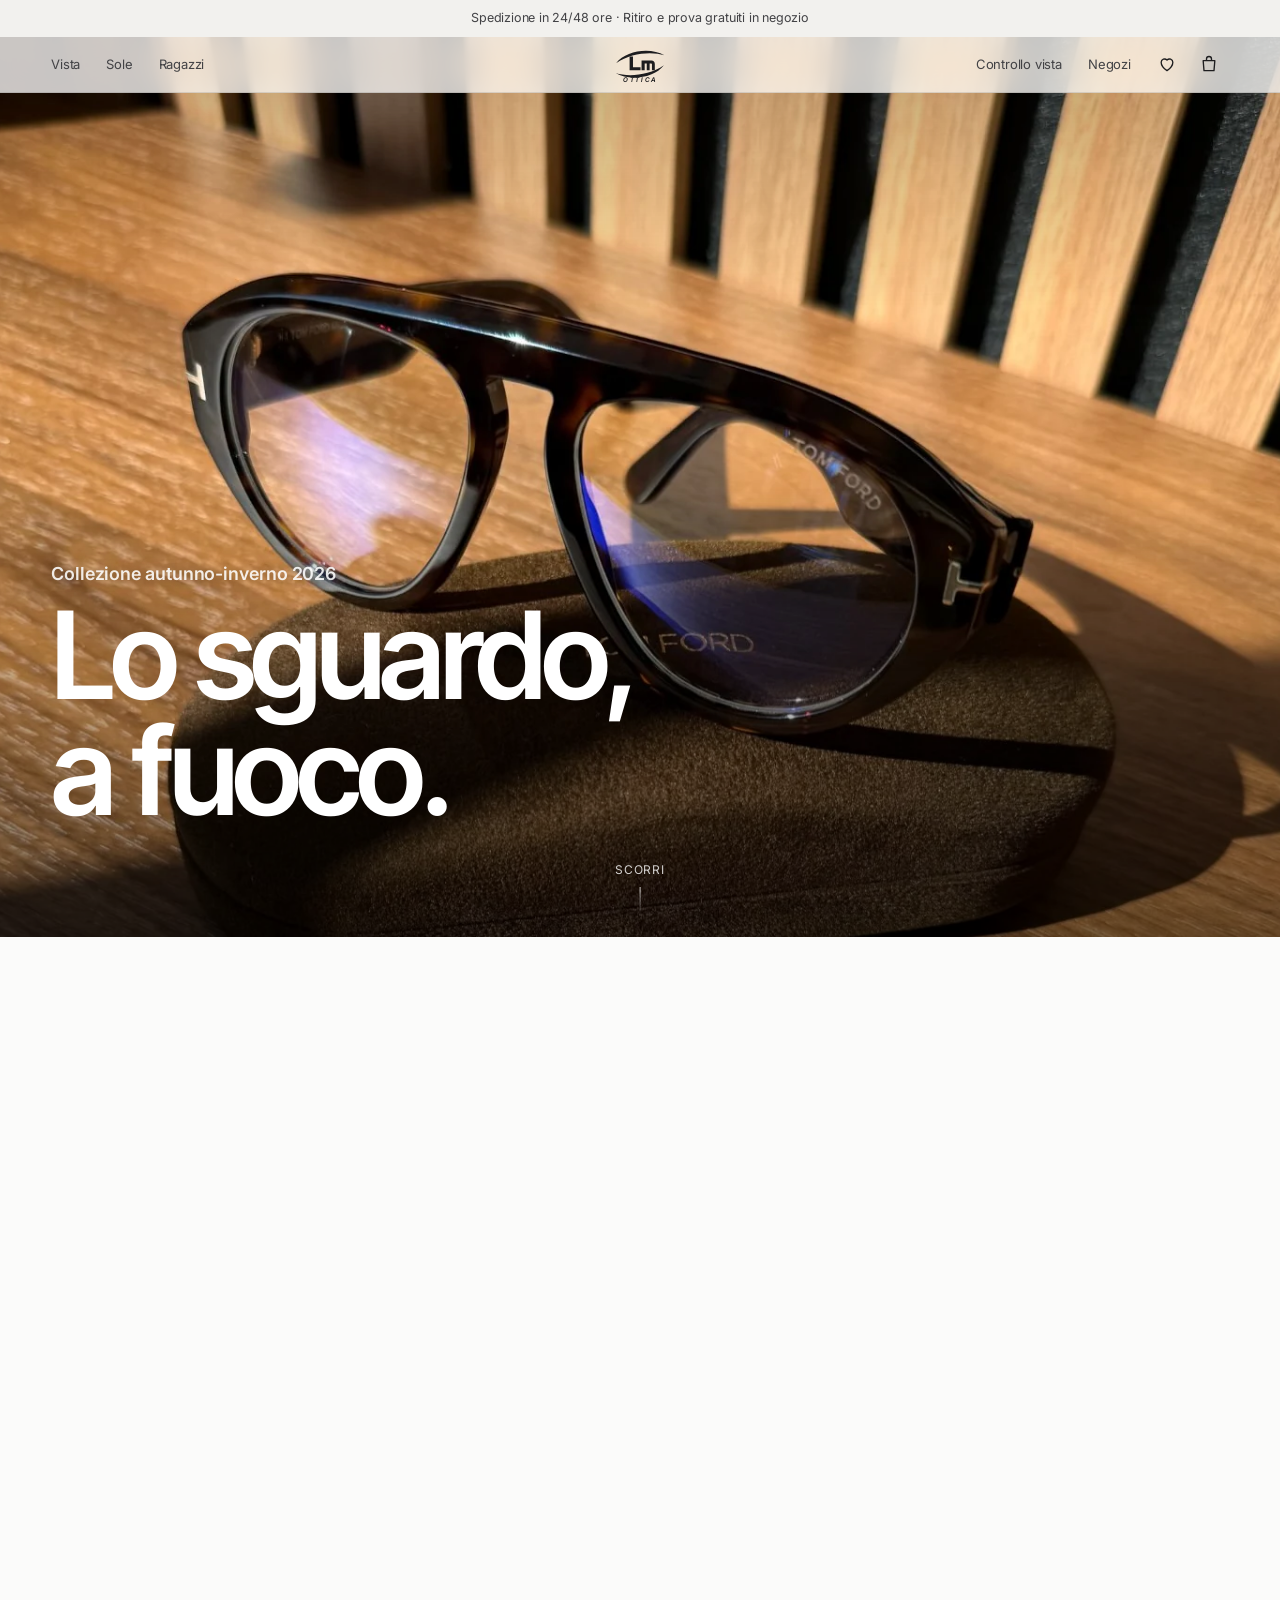
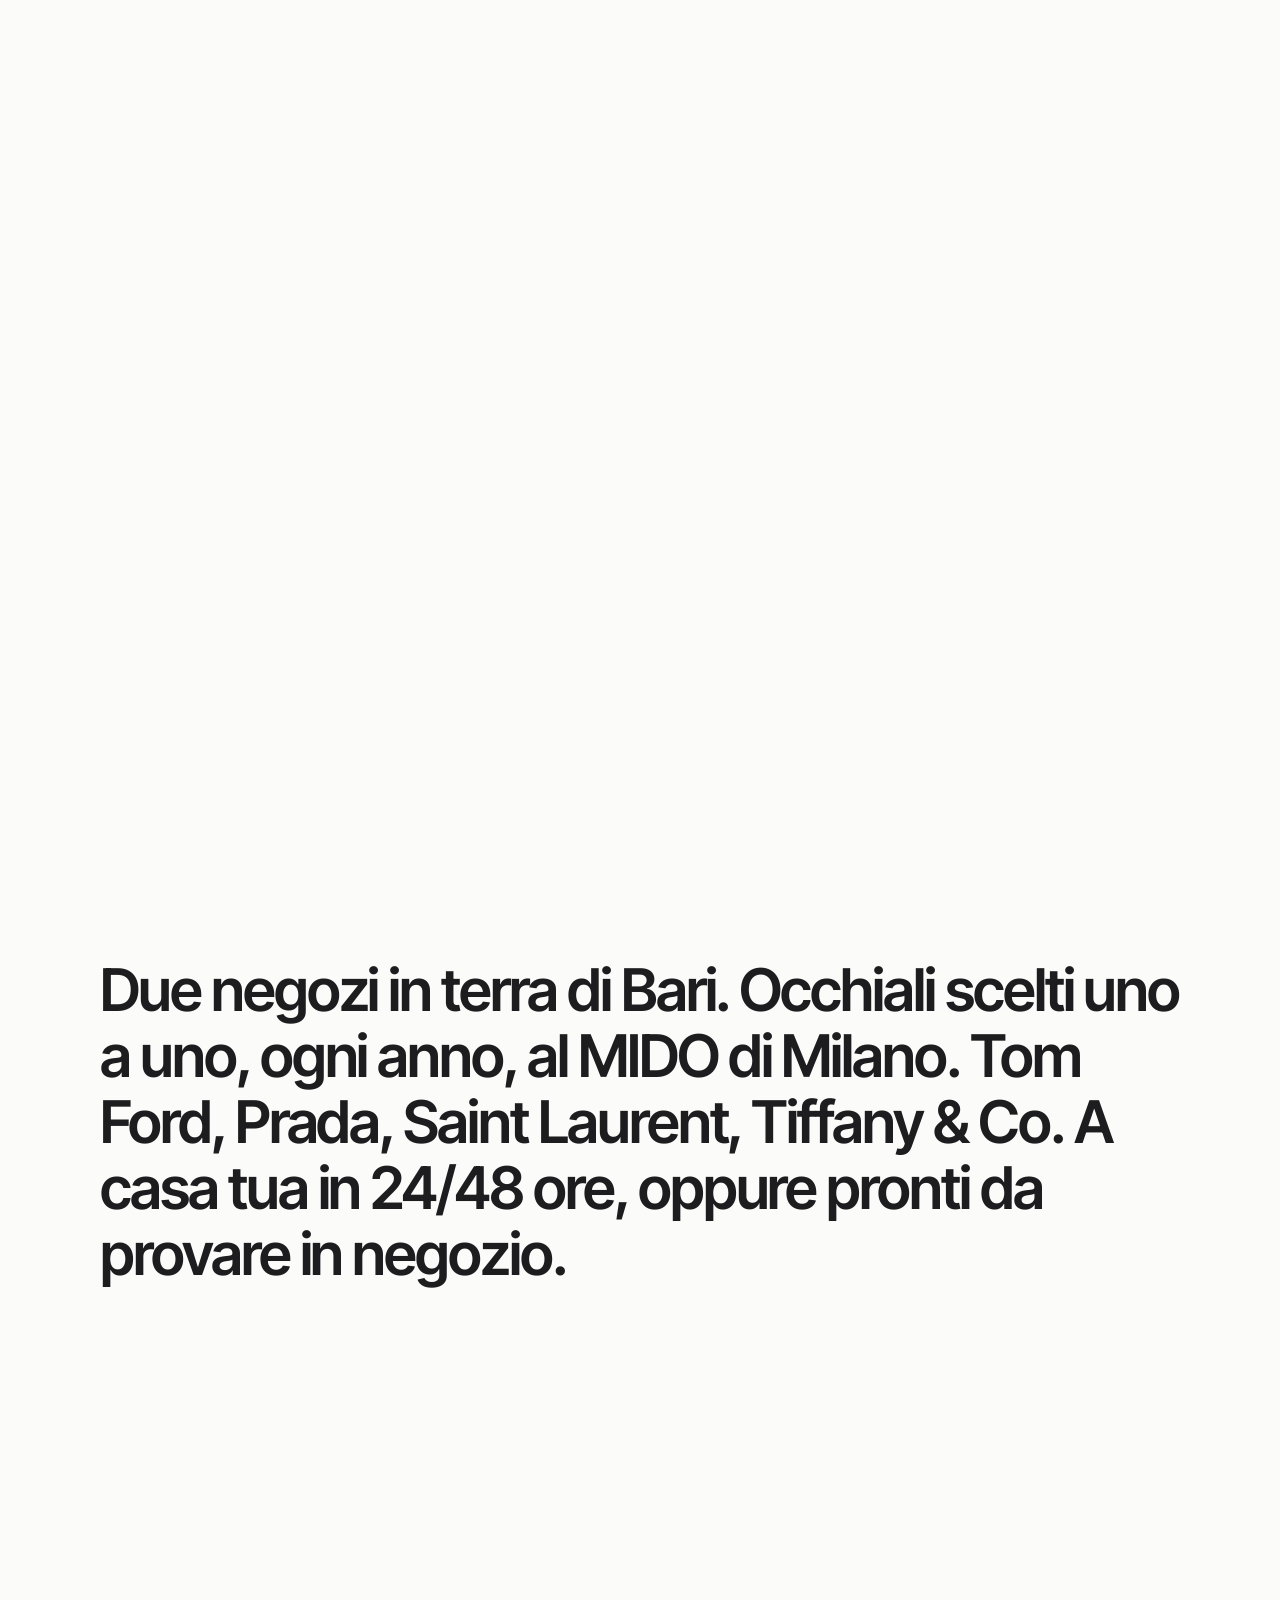
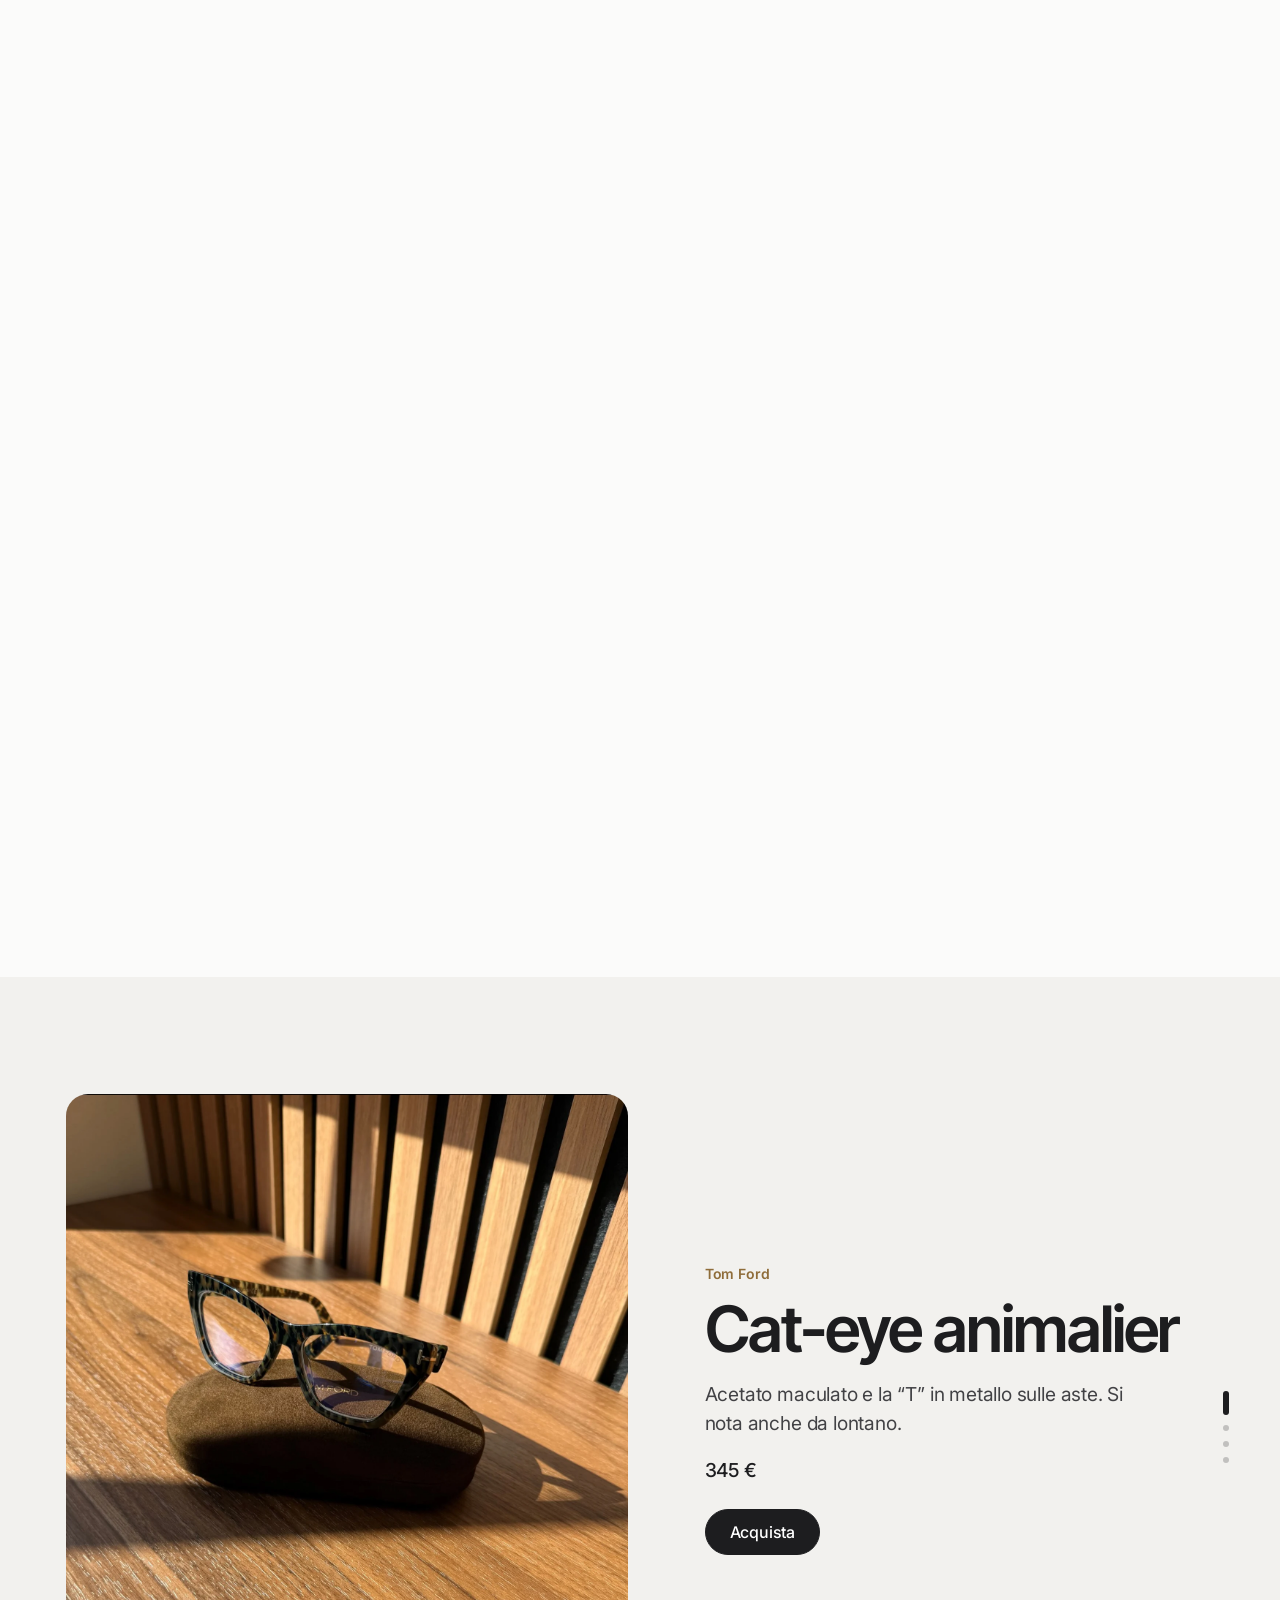
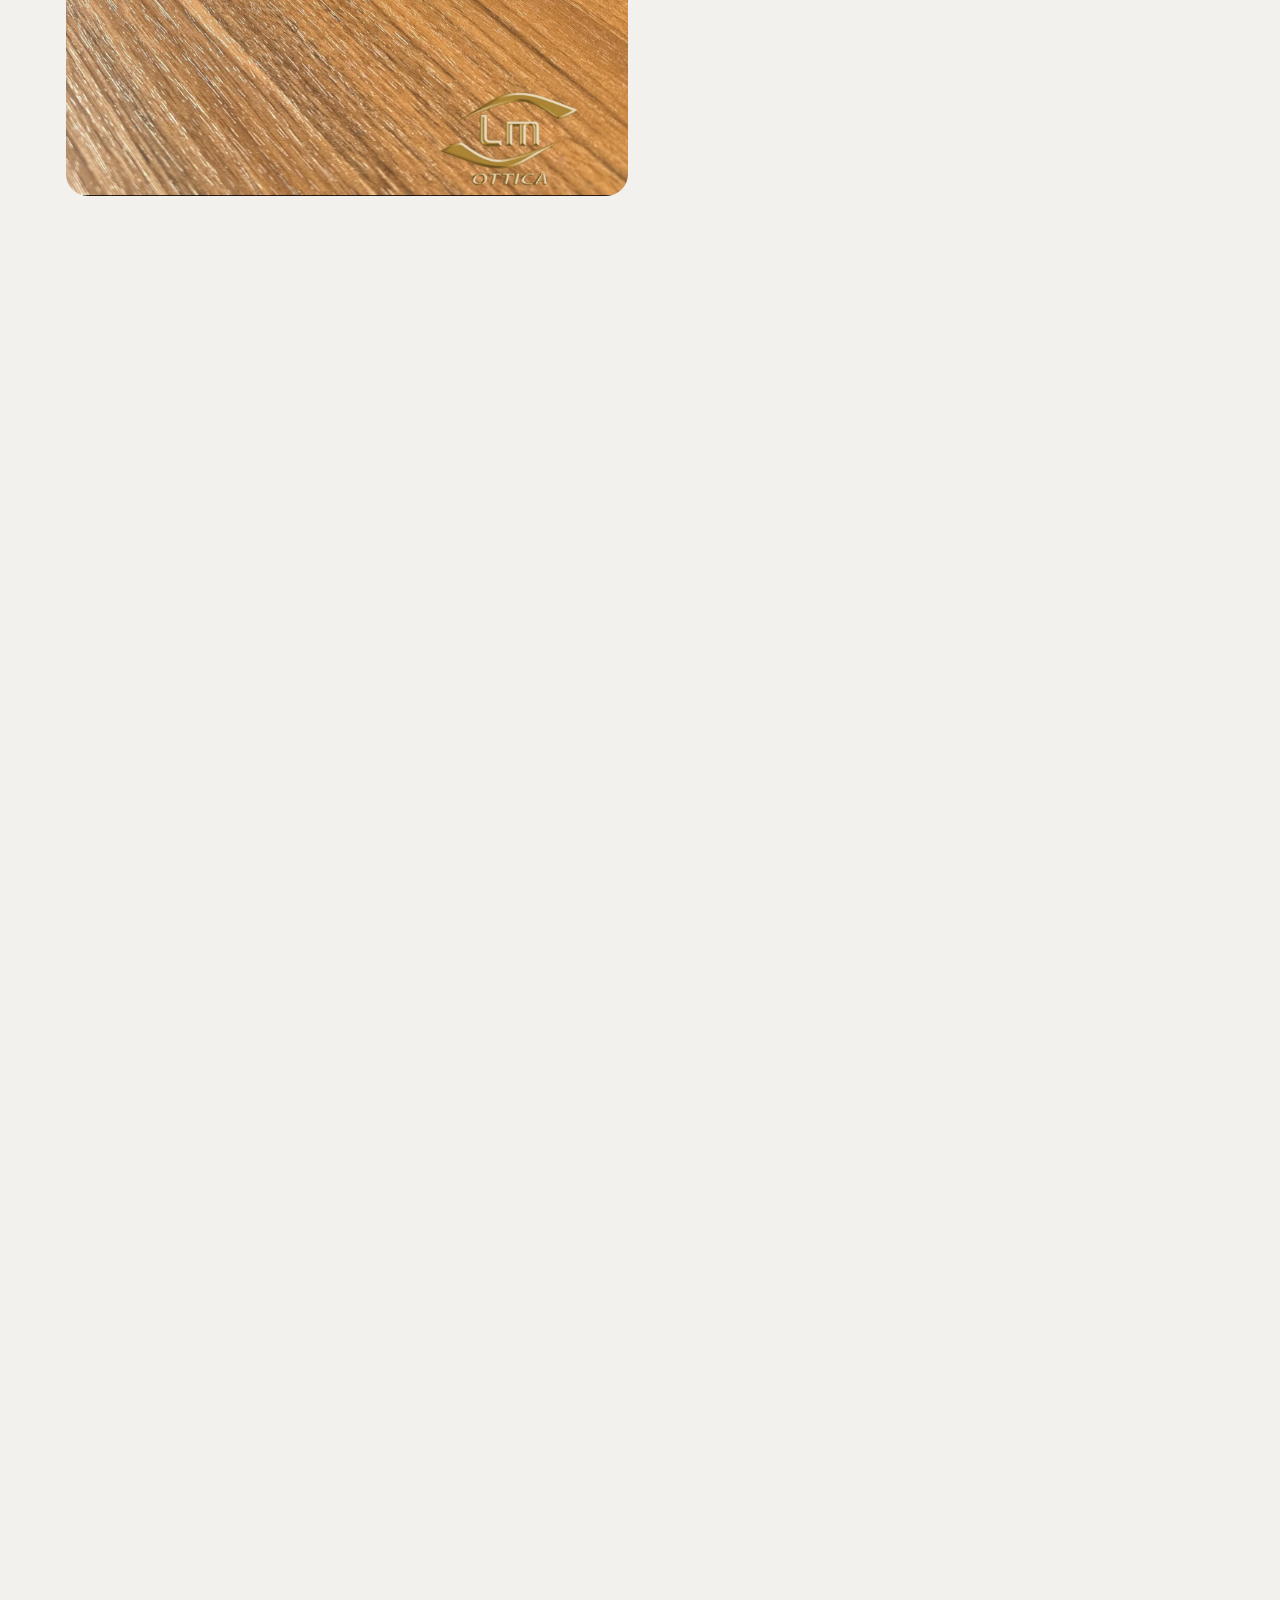
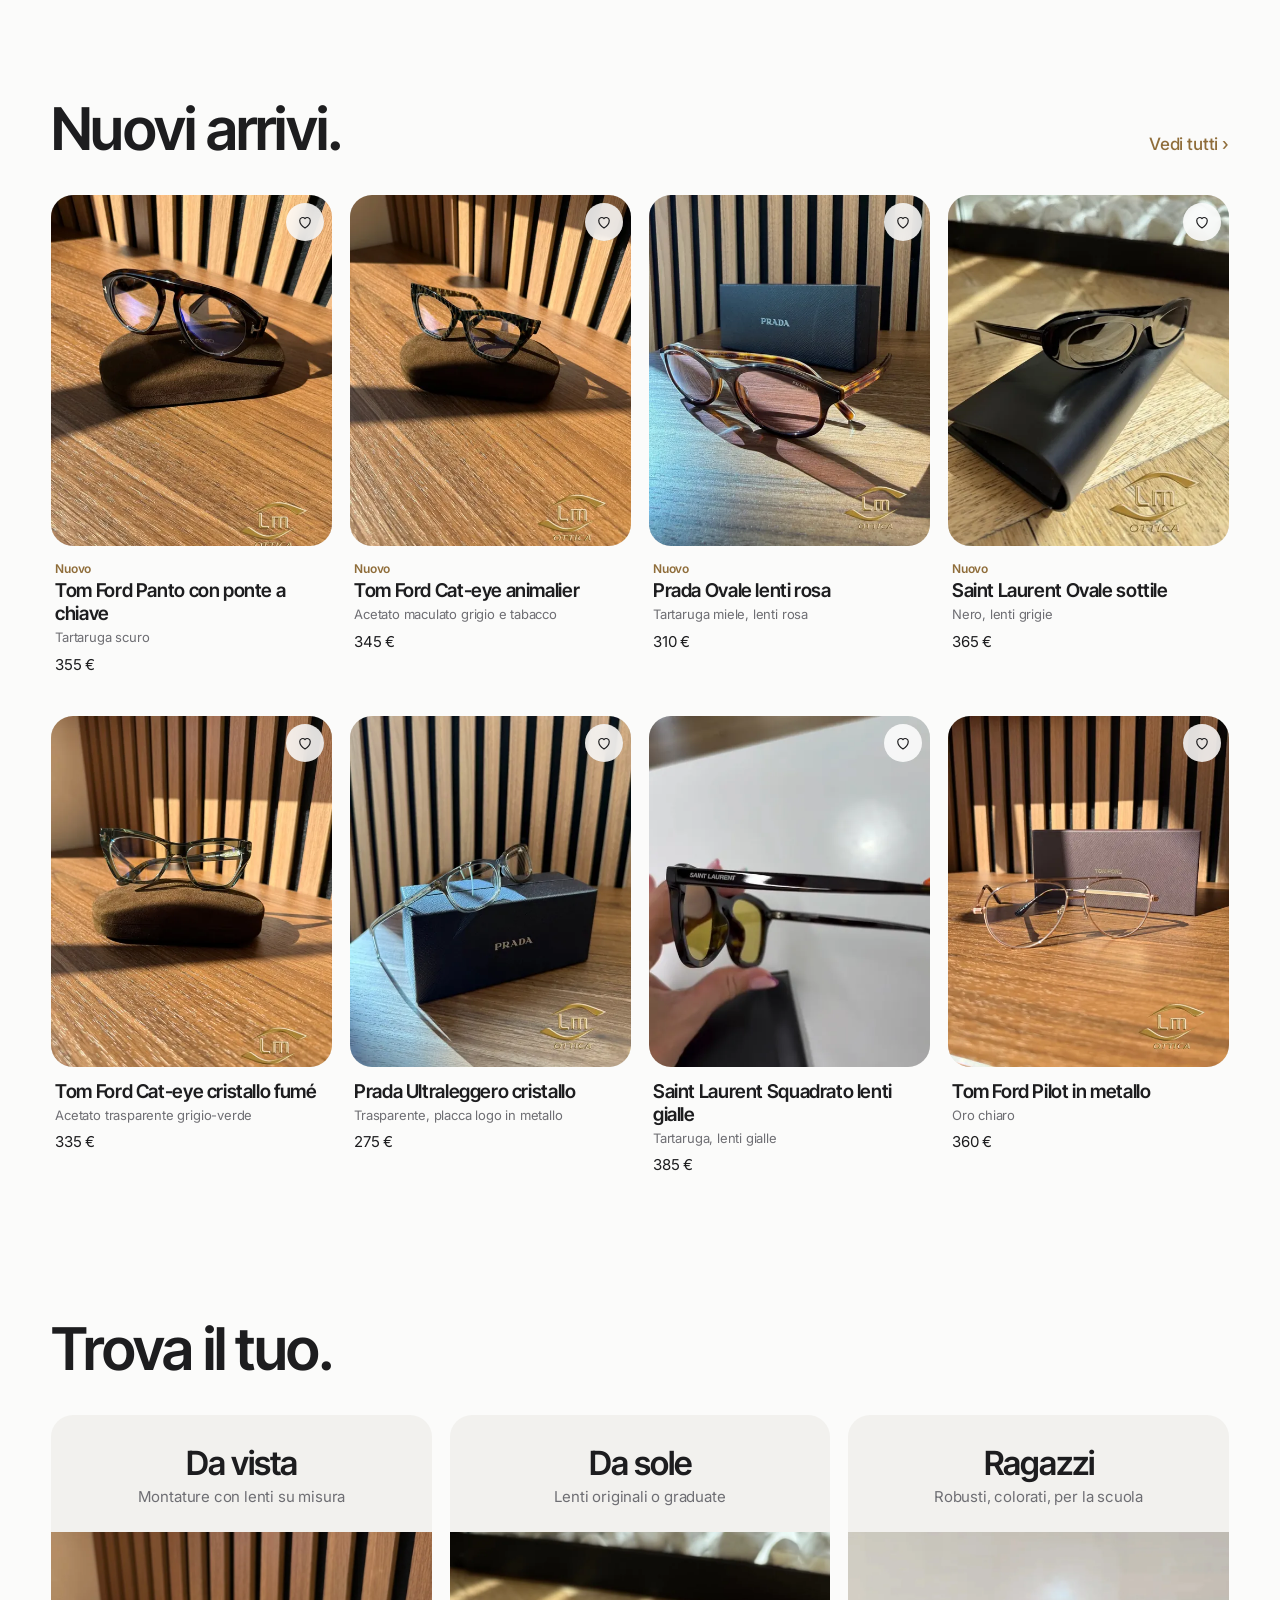
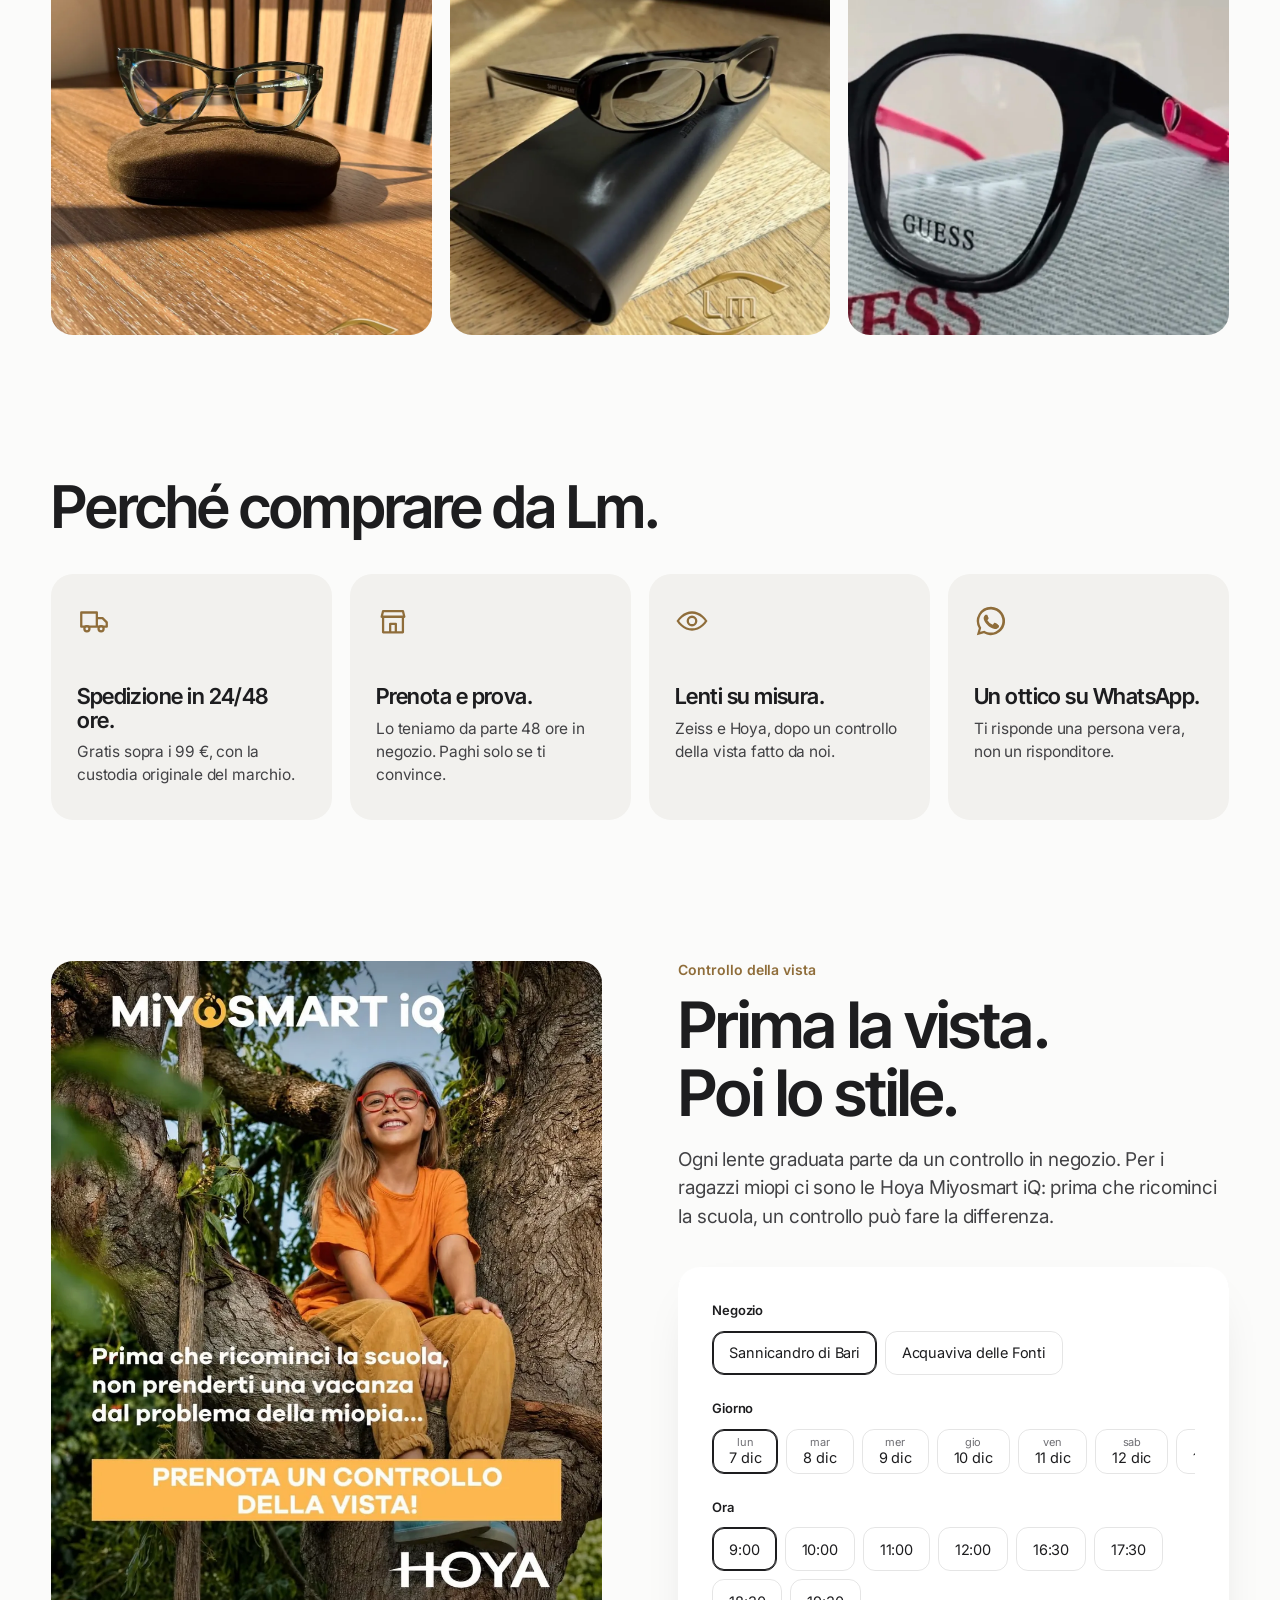
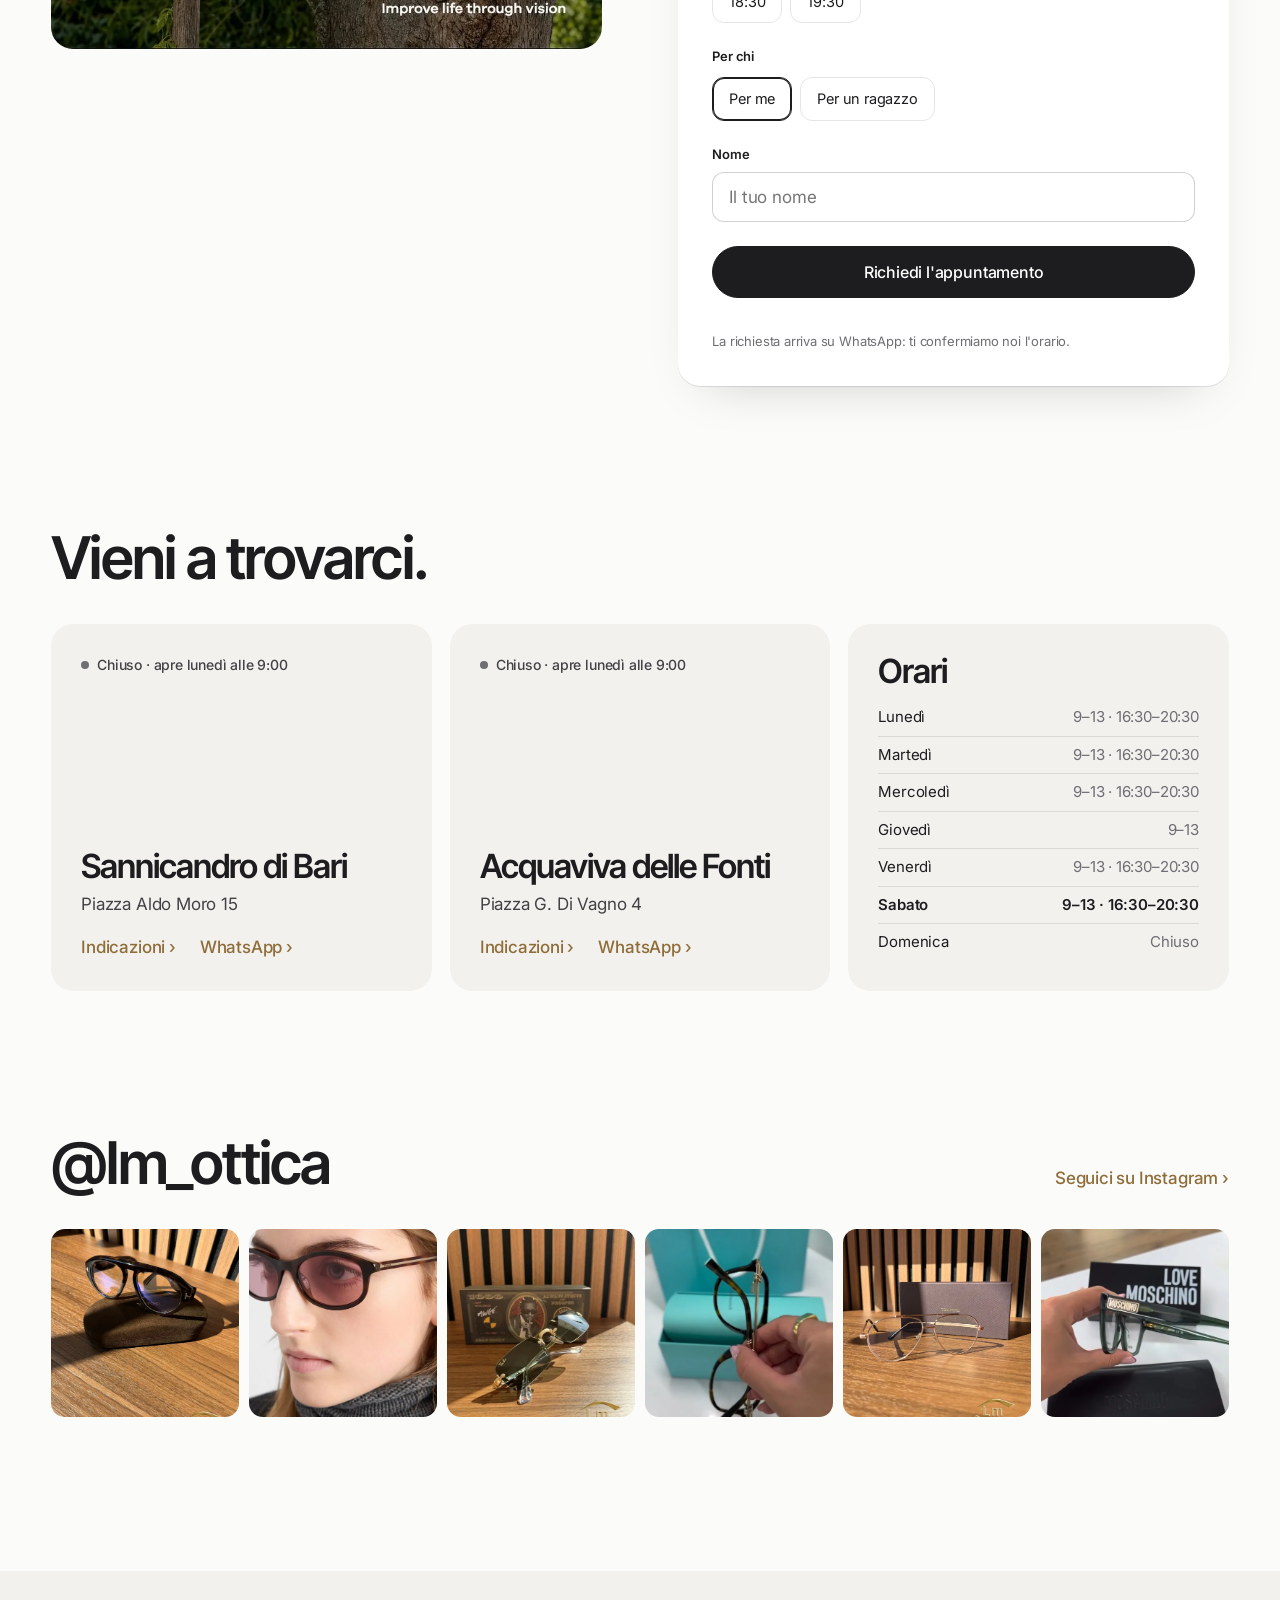
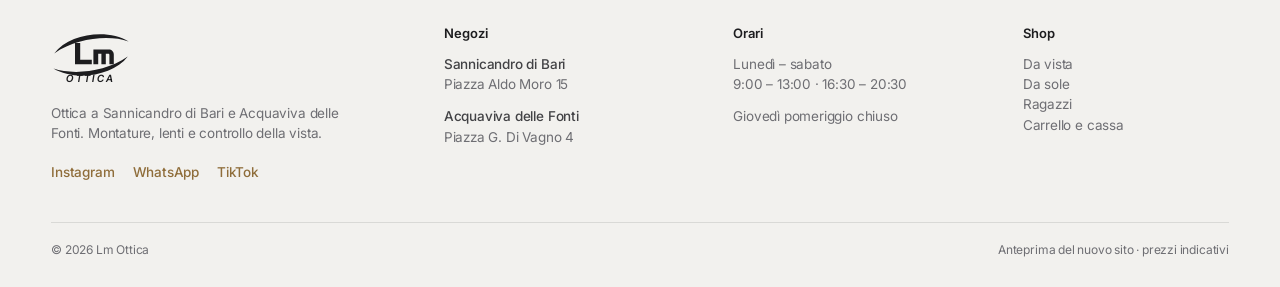
==== commit a299b98b: "Aggiorna anteprima" ====
--- a/index.html
+++ b/index.html
@@ -1 +1 @@
-<!doctype html> <html lang="it"> <head> <meta charset="utf-8"> <meta name="viewport" content="width=device-width,initial-scale=1,viewport-fit=cover"> <title>Lm Ottica · Occhiali da vista e da sole · Sannicandro di Bari e Acquaviva delle Fonti</title> <meta name="description" content="Tom Ford, Prada, Saint Laurent, Tiffany & Co. e altri marchi. Ordina online con spedizione in 24/48 ore o prova in negozio a Sannicandro di Bari e Acquaviva delle Fonti."> <meta name="robots" content="noindex, nofollow"> <meta name="theme-color" content="#f7f5f1"> <meta property="og:title" content="Lm Ottica · Occhiali da vista e da sole · Sannicandro di Bari e Acquaviva delle Fonti"> <meta property="og:description" content="Tom Ford, Prada, Saint Laurent, Tiffany & Co. e altri marchi. Ordina online con spedizione in 24/48 ore o prova in negozio a Sannicandro di Bari e Acquaviva delle Fonti."> <meta property="og:image" content="assets/og.jpg"> <link rel="icon" href="favicon.svg" type="image/svg+xml"> <link rel="preconnect" href="https://fonts.googleapis.com"> <link rel="preconnect" href="https://fonts.gstatic.com" crossorigin> <link href="https://fonts.googleapis.com/css2?family=Inter+Tight:wght@500;600;700&family=Inter:wght@300;400;500;600&display=swap" rel="stylesheet"> <link rel="stylesheet" href="styles.css"> </head> <body class="p-home"> <svg width="0" height="0" style="position:absolute" aria-hidden="true"> <symbol id="i-borsa" viewBox="0 0 24 24"><path d="M5 8h14l-1 12H6L5 8Z" fill="none" stroke="currentColor" stroke-width="1.6" stroke-linejoin="round"/><path d="M9 8V6a3 3 0 0 1 6 0v2" fill="none" stroke="currentColor" stroke-width="1.6"/></symbol> <symbol id="i-cuore" viewBox="0 0 24 24"><path d="M12 20s-7-4.4-7-10a4 4 0 0 1 7-2.6A4 4 0 0 1 19 10c0 5.6-7 10-7 10Z" fill="none" stroke="currentColor" stroke-width="1.6" stroke-linejoin="round"/></symbol> <symbol id="i-menu" viewBox="0 0 24 24"><path d="M4 8h16M4 16h16" stroke="currentColor" stroke-width="1.6" stroke-linecap="round"/></symbol> <symbol id="i-x" viewBox="0 0 24 24"><path d="M6 6l12 12M18 6 6 18" stroke="currentColor" stroke-width="1.6" stroke-linecap="round"/></symbol> <symbol id="i-freccia" viewBox="0 0 24 24"><path d="M5 12h14m-5-5 5 5-5 5" fill="none" stroke="currentColor" stroke-width="1.6" stroke-linecap="round" stroke-linejoin="round"/></symbol> <symbol id="i-wa" viewBox="0 0 24 24"><path fill="currentColor" d="M12 2a10 10 0 0 0-8.6 15.1L2 22l5-1.3A10 10 0 1 0 12 2Zm0 18.2c-1.6 0-3.1-.4-4.4-1.2l-.3-.2-3 .8.8-2.9-.2-.3A8.2 8.2 0 1 1 12 20.2Zm4.5-6.1c-.2-.1-1.5-.7-1.7-.8-.2-.1-.4-.1-.6.1l-.8 1c-.1.2-.3.2-.5.1a6.7 6.7 0 0 1-3.3-2.9c-.3-.4.2-.4.7-1.4.1-.2 0-.3 0-.4l-.8-1.8c-.2-.5-.4-.4-.6-.4h-.5c-.2 0-.5.1-.7.3-.2.3-.9.9-.9 2.2s1 2.6 1.1 2.7c.1.2 1.9 2.9 4.6 4.1 1.7.7 2.4.8 3.2.7.5-.1 1.5-.6 1.8-1.2.2-.6.2-1.1.1-1.2l-.5-.3Z"/></symbol> <symbol id="i-pin" viewBox="0 0 24 24"><path d="M12 21s-6-5.6-6-11a6 6 0 0 1 12 0c0 5.4-6 11-6 11Z" fill="none" stroke="currentColor" stroke-width="1.6"/><circle cx="12" cy="10" r="2.2" fill="none" stroke="currentColor" stroke-width="1.6"/></symbol> <symbol id="i-furgone" viewBox="0 0 24 24"><path d="M3 6h11v10H3zM14 10h4l3 3v3h-7" fill="none" stroke="currentColor" stroke-width="1.6" stroke-linejoin="round"/><circle cx="7" cy="17.5" r="1.8" fill="var(--sf,#fff)" stroke="currentColor" stroke-width="1.6"/><circle cx="17" cy="17.5" r="1.8" fill="var(--sf,#fff)" stroke="currentColor" stroke-width="1.6"/></symbol> <symbol id="i-negozio" viewBox="0 0 24 24"><path d="M4 9h16l-1-4H5L4 9Zm1 0v11h14V9M10 20v-6h4v6" fill="none" stroke="currentColor" stroke-width="1.6" stroke-linejoin="round"/></symbol> <symbol id="i-occhio" viewBox="0 0 24 24"><path d="M2 12s3.6-6 10-6 10 6 10 6-3.6 6-10 6S2 12 2 12Z" fill="none" stroke="currentColor" stroke-width="1.6"/><circle cx="12" cy="12" r="3" fill="none" stroke="currentColor" stroke-width="1.6"/></symbol> <symbol id="i-ok" viewBox="0 0 24 24"><path d="m5 12.5 4.5 4.5L19 7.5" fill="none" stroke="currentColor" stroke-width="1.8" stroke-linecap="round" stroke-linejoin="round"/></symbol> <symbol id="i-ig" viewBox="0 0 24 24"><rect x="3.5" y="3.5" width="17" height="17" rx="5" fill="none" stroke="currentColor" stroke-width="1.6"/><circle cx="12" cy="12" r="4" fill="none" stroke="currentColor" stroke-width="1.6"/><circle cx="17.2" cy="6.8" r="1.1" fill="currentColor"/></symbol> <symbol id="i-ritorno" viewBox="0 0 24 24"><path d="M4 12a8 8 0 1 0 2.4-5.7M4 4v4h4" fill="none" stroke="currentColor" stroke-width="1.6" stroke-linecap="round" stroke-linejoin="round"/></symbol> </svg><div class="avviso">Spedizione in 24/48 ore · Ritiro e prova gratuiti in negozio</div> <header class="testata"> <div class="t-sx"> <button class="ico-btn solo-tel" type="button" data-apri-menu aria-label="Menu"><svg><use href="#i-menu"/></svg></button> <nav class="testata-nav" aria-label="Collezioni"> <a href="shop.html?cat=vista">Vista</a> <a href="shop.html?cat=sole">Sole</a> <a href="shop.html?cat=ragazzi">Ragazzi</a> </nav> </div> <a class="testata-logo" href="index.html" aria-label="Lm Ottica, home"><svg class="logo" viewBox="0 0 200 142" role="img" aria-label="Lm Ottica"><g fill="currentColor"> <path d="M8 66C46 16 142 4 194 36 146 20 66 26 8 66Z"/> <path d="M192 74C154 124 58 136 6 104 54 120 134 114 192 74Z"/> <path d="M60 40h13v42h29v11H60Z"/> <path d="M106 56h38c8 0 13 5 13 13v24h-11V70c0-2-1-3-3-3h-6v26h-11V67h-8v26h-12Z"/> <text x="100" y="138" text-anchor="middle" font-family="Inter Tight,Arial,sans-serif" font-style="italic" font-weight="600" font-size="25" letter-spacing="6">OTTICA</text> </g></svg></a> <div class="t-dx"> <nav class="testata-nav" aria-label="Servizi"> <a href="index.html#vista">Controllo vista</a> <a href="index.html#negozi">Negozi</a> </nav> <a class="ico-btn" href="shop.html?preferiti=1" aria-label="Preferiti"><svg><use href="#i-cuore"/></svg><span class="conta" data-conta-pref hidden>0</span></a> <button class="ico-btn" type="button" data-apri-carrello aria-label="Carrello"><svg><use href="#i-borsa"/></svg><span class="conta" data-conta-carrello hidden>0</span></button> </div> </header> <div class="menu-tel" data-menu hidden> <button class="ico-btn chiudi" type="button" data-chiudi-menu aria-label="Chiudi menu"><svg><use href="#i-x"/></svg></button> <nav> <a href="shop.html">Tutti gli occhiali</a> <a href="shop.html?cat=vista">Da vista</a> <a href="shop.html?cat=sole">Da sole</a> <a href="shop.html?cat=ragazzi">Ragazzi</a> <a href="index.html#vista">Controllo della vista</a> <a href="index.html#negozi">I negozi</a> </nav> <a class="btn btn-linea-chiara" href="https://wa.me/393512587280">Scrivici su WhatsApp</a> </div> <main id="contenuto"> <section class="scena" data-scena> <div class="scena-palco"> <div class="scena-titolo" data-scena-titolo> <p class="sopratitolo">Collezione autunno-inverno 2026</p> <h1>Lo sguardo,<br>a fuoco.</h1> </div> <div class="scena-foto" data-scena-foto> <picture> <source media="(max-aspect-ratio: 4/5)" srcset="assets/scena-alta.webp"> <img class="nitida" src="assets/scena-larga.webp" alt="Occhiale Tom Ford in tartaruga sul banco in legno del negozio, nella luce del pomeriggio" fetchpriority="high"> </picture> <picture> <source media="(max-aspect-ratio: 4/5)" srcset="assets/scena-alta-sfocata.webp"> <img class="sfocata" src="assets/scena-larga-sfocata.webp" alt="" aria-hidden="true"> </picture> </div> <div class="scena-prodotto" data-scena-prodotto> <p class="sopratitolo">Nuovo</p> <h2>Tom Ford Panto</h2> <p>Tartaruga scuro, ponte a chiave. 355 €</p> <div class="azioni"> <a class="btn" href="prodotto.html?p=tom-ford-panto-tartaruga">Acquista</a> <a class="link-oro" href="shop.html">Vedi la collezione ›</a> </div> </div> <p class="scorri-giu" data-scorri-giu>Scorri</p> </div> </section> <section class="accendi" data-accendi> <p class="accendi-testo" data-parole>Due negozi in terra di Bari. Occhiali scelti uno a uno, ogni anno, al MIDO di Milano. Tom Ford, Prada, Saint Laurent, Tiffany &amp; Co. A casa tua in 24/48 ore, oppure pronti da provare in negozio.</p> </section> <section class="vetrina" data-vetrina> <div class="vetrina-palco"> <div class="vetrina-foto"> <img src="assets/tomford-2-max.webp" alt="Tom Ford cat-eye animalier" data-v="0"> <img src="assets/prada-2-max.webp" alt="Prada ovale con lenti rosa" data-v="1" loading="lazy"> <img src="assets/tomford-6-max.webp" alt="Tom Ford ovale in metallo dorato" data-v="2" loading="lazy"> <img src="assets/prada-3-max.webp" alt="Prada ultraleggero trasparente" data-v="3" loading="lazy"> </div> <div class="vetrina-testi"> <article data-v="0"> <p class="sopratitolo">Tom Ford</p> <h2>Cat-eye animalier</h2> <p>Acetato maculato e la “T” in metallo sulle aste. Si nota anche da lontano.</p> <p class="vetrina-prezzo">345 €</p> <a class="btn" href="prodotto.html?p=tom-ford-cat-eye-animalier">Acquista</a> </article> <article data-v="1"> <p class="sopratitolo">Prada</p> <h2>Ovale lenti rosa</h2> <p>Tartaruga miele e lenti rosa sfumate. Luminoso anche d'autunno.</p> <p class="vetrina-prezzo">310 €</p> <a class="btn" href="prodotto.html?p=prada-ovale-lenti-rosa">Acquista</a> </article> <article data-v="2"> <p class="sopratitolo">Tom Ford</p> <h2>Ovale in metallo</h2> <p>Profilo sottile color oro. Discreto, sta bene su quasi ogni viso.</p> <p class="vetrina-prezzo">340 €</p> <a class="btn" href="prodotto.html?p=tom-ford-ovale-oro">Acquista</a> </article> <article data-v="3"> <p class="sopratitolo">Prada</p> <h2>Ultraleggero cristallo</h2> <p>Linee morbide e la placca in metallo con il logo sulle aste.</p> <p class="vetrina-prezzo">275 €</p> <a class="btn" href="prodotto.html?p=prada-ultraleggero-cristallo">Acquista</a> </article> </div> <div class="vetrina-punti" aria-hidden="true"><i data-v="0"></i><i data-v="1"></i><i data-v="2"></i><i data-v="3"></i></div> </div> </section> <section class="sezione"> <div class="testa-sez rv"> <h2>Nuovi arrivi.</h2> <a class="link-oro" href="shop.html">Vedi tutti ›</a> </div> <div class="griglia quattro" data-griglia="nuovi"></div> </section> <section class="sezione categorie"> <div class="testa-sez rv"><h2>Trova il tuo.</h2></div> <div class="trittico"> <a class="tt rv" href="shop.html?cat=vista"> <span class="tt-testo"><span class="tt-nome">Da vista</span><span class="tt-sub">Montature con lenti su misura</span></span> <span class="tt-foto"><img src="assets/tomford-3-1000.webp" alt="Tom Ford cat-eye trasparente" loading="lazy"></span> </a> <a class="tt rv" href="shop.html?cat=sole"> <span class="tt-testo"><span class="tt-nome">Da sole</span><span class="tt-sub">Lenti originali o graduate</span></span> <span class="tt-foto"><img src="assets/offcampus-2-1000.webp" alt="Saint Laurent ovale nero" loading="lazy"></span> </a> <a class="tt rv" href="shop.html?cat=ragazzi"> <span class="tt-testo"><span class="tt-nome">Ragazzi</span><span class="tt-sub">Robusti, colorati, per la scuola</span></span> <span class="tt-foto"><img src="assets/astuccio-0-1000.webp" alt="Guess nero e fucsia" loading="lazy"></span> </a> </div> </section> <section class="sezione vantaggi"> <div class="testa-sez rv"><h2>Perché comprare da Lm.</h2></div> <div class="vantaggi-griglia"> <div class="rv"><svg><use href="#i-furgone"/></svg><h3>Spedizione in 24/48 ore.</h3><p>Gratis sopra i 99 €, con la custodia originale del marchio.</p></div> <div class="rv"><svg><use href="#i-negozio"/></svg><h3>Prenota e prova.</h3><p>Lo teniamo da parte 48 ore in negozio. Paghi solo se ti convince.</p></div> <div class="rv"><svg><use href="#i-occhio"/></svg><h3>Lenti su misura.</h3><p>Zeiss e Hoya, dopo un controllo della vista fatto da noi.</p></div> <div class="rv"><svg><use href="#i-wa"/></svg><h3>Un ottico su WhatsApp.</h3><p>Ti risponde una persona vera, non un risponditore.</p></div> </div> </section> <section class="sezione vista" id="vista"> <div class="vista-foto rv"><img src="assets/miyosmart-1000.webp" alt="Campagna Hoya Miyosmart: bambina con occhiali seduta su un albero" loading="lazy"></div> <div class="vista-testo"> <p class="sopratitolo rv">Controllo della vista</p> <h2 class="rv">Prima la vista.<br>Poi lo stile.</h2> <p class="rv">Ogni lente graduata parte da un controllo in negozio. Per i ragazzi miopi ci sono le Hoya Miyosmart iQ: prima che ricominci la scuola, un controllo può fare la differenza.</p> <form class="prenota rv" data-prenota> <fieldset> <legend>Negozio</legend> <div class="scelte"> <label class="chip"><input type="radio" name="negozio" value="Sannicandro di Bari" checked="checked"><span>Sannicandro di Bari</span></label> <label class="chip"><input type="radio" name="negozio" value="Acquaviva delle Fonti"><span>Acquaviva delle Fonti</span></label> </div> </fieldset> <fieldset> <legend>Giorno</legend> <div class="scelte giorni" data-giorni></div> </fieldset> <fieldset> <legend>Ora</legend> <div class="scelte ore" data-ore></div> </fieldset> <fieldset> <legend>Per chi</legend> <div class="scelte"> <label class="chip"><input type="radio" name="chi" value="per me" checked="checked"><span>Per me</span></label> <label class="chip"><input type="radio" name="chi" value="per mio figlio/mia figlia"><span>Per un ragazzo</span></label> </div> </fieldset> <label class="campo"><span>Nome</span><input name="nome" autocomplete="given-name" required placeholder="Il tuo nome"></label> <button class="btn largo" type="submit">Richiedi l'appuntamento</button> <p class="nota">La richiesta arriva su WhatsApp: ti confermiamo noi l'orario.</p> </form> </div> </section> <section class="sezione negozi" id="negozi"> <div class="testa-sez rv"><h2>Vieni a trovarci.</h2></div> <div class="negozi-griglia"> <article class="negozio rv"> <p class="stato" data-stato></p> <h3>Sannicandro di Bari</h3> <p>Piazza Aldo Moro 15</p> <p class="negozio-link"> <a class="link-oro" href="https://www.google.com/maps/search/?api=1&amp;query=Lm+Ottica+Piazza+Aldo+Moro+15+Sannicandro+di+Bari">Indicazioni ›</a> <a class="link-oro" href="https://wa.me/393512587280">WhatsApp ›</a> </p> </article> <article class="negozio rv"> <p class="stato" data-stato></p> <h3>Acquaviva delle Fonti</h3> <p>Piazza G. Di Vagno 4</p> <p class="negozio-link"> <a class="link-oro" href="https://www.google.com/maps/search/?api=1&amp;query=Lm+Ottica+Piazza+Di+Vagno+4+Acquaviva+delle+Fonti">Indicazioni ›</a> <a class="link-oro" href="https://wa.me/393512587280">WhatsApp ›</a> </p> </article> <div class="orari rv"> <h3>Orari</h3> <dl data-orari> <div><dt>Lunedì</dt><dd>9–13 · 16:30–20:30</dd></div> <div><dt>Martedì</dt><dd>9–13 · 16:30–20:30</dd></div> <div><dt>Mercoledì</dt><dd>9–13 · 16:30–20:30</dd></div> <div><dt>Giovedì</dt><dd>9–13</dd></div> <div><dt>Venerdì</dt><dd>9–13 · 16:30–20:30</dd></div> <div><dt>Sabato</dt><dd>9–13 · 16:30–20:30</dd></div> <div><dt>Domenica</dt><dd>Chiuso</dd></div> </dl> </div> </div> </section> <section class="sezione insta"> <div class="testa-sez rv"><h2>@lm_ottica</h2><a class="link-oro" href="https://www.instagram.com/lm_ottica/">Seguici su Instagram ›</a></div> <div class="insta-griglia"> <a href="https://www.instagram.com/lm_ottica/" class="rv"><img src="assets/tomford-4-520.webp" alt="Tom Ford panto su custodia" loading="lazy"></a> <a href="https://www.instagram.com/lm_ottica/" class="rv"><img src="assets/prada-1-520.webp" alt="Ragazza con occhiali Prada lenti rosa" loading="lazy"></a> <a href="https://www.instagram.com/lm_ottica/" class="rv"><img src="assets/offcampus-3-520.webp" alt="Ray-Ban senza montatura" loading="lazy"></a> <a href="https://www.instagram.com/lm_ottica/" class="rv"><img src="assets/tiffany-3-520.webp" alt="Occhiale Tiffany tartaruga" loading="lazy"></a> <a href="https://www.instagram.com/lm_ottica/" class="rv"><img src="assets/tomford-5-520.webp" alt="Tom Ford pilot dorato" loading="lazy"></a> <a href="https://www.instagram.com/lm_ottica/" class="rv"><img src="assets/moschino-3-520.webp" alt="Moschino verde" loading="lazy"></a> </div> </section> </main> <div class="velo" data-velo hidden></div> <aside class="carrello" data-carrello aria-label="Carrello" aria-hidden="true"> <div class="carrello-top"> <h2>La tua selezione</h2> <button class="ico-btn" type="button" data-chiudi-carrello aria-label="Chiudi carrello"><svg><use href="#i-x"/></svg></button> </div> <div class="carrello-soglia" data-soglia></div> <div class="carrello-righe" data-righe></div> <div class="carrello-fondo" data-fondo-carrello> <div class="riga-tot"><span>Totale</span><strong data-totale>0 €</strong></div> <a class="btn largo" href="cassa.html">Procedi all'acquisto</a> <p class="nota">Spedizione in 24/48 ore oppure ritiro gratis in negozio.</p> </div> </aside> <div class="toast" data-toast role="status" aria-live="polite"></div> <footer class="piede"> <div class="piede-alto"> <div class="piede-marchio"> <svg class="logo" viewBox="0 0 200 142" role="img" aria-label="Lm Ottica"><g fill="currentColor"> <path d="M8 66C46 16 142 4 194 36 146 20 66 26 8 66Z"/> <path d="M192 74C154 124 58 136 6 104 54 120 134 114 192 74Z"/> <path d="M60 40h13v42h29v11H60Z"/> <path d="M106 56h38c8 0 13 5 13 13v24h-11V70c0-2-1-3-3-3h-6v26h-11V67h-8v26h-12Z"/> <text x="100" y="138" text-anchor="middle" font-family="Inter Tight,Arial,sans-serif" font-style="italic" font-weight="600" font-size="25" letter-spacing="6">OTTICA</text> </g></svg> <p>Ottica a Sannicandro di Bari e Acquaviva delle Fonti. Montature, lenti e controllo della vista.</p> <div class="piede-social"> <a class="piede-link" href="https://www.instagram.com/lm_ottica/">Instagram</a> <a class="piede-link" href="https://wa.me/393512587280">WhatsApp</a> <a class="piede-link" href="https://www.tiktok.com/@lmottica1">TikTok</a> </div> </div> <div> <h3>Negozi</h3> <p><strong>Sannicandro di Bari</strong><br>Piazza Aldo Moro 15</p> <p><strong>Acquaviva delle Fonti</strong><br>Piazza G. Di Vagno 4</p> </div> <div> <h3>Orari</h3> <p>Lunedì – sabato<br>9:00 – 13:00 · 16:30 – 20:30</p> <p>Giovedì pomeriggio chiuso</p> </div> <div> <h3>Shop</h3> <p><a href="shop.html?cat=vista">Da vista</a><br><a href="shop.html?cat=sole">Da sole</a><br><a href="shop.html?cat=ragazzi">Ragazzi</a><br><a href="cassa.html">Carrello e cassa</a></p> </div> </div> <div class="piede-basso"> <span>© 2026 Lm Ottica</span> <span>Anteprima del nuovo sito · prezzi indicativi</span> </div> </footer> <script src="prodotti.js"></script> <script src="app.js"></script> </body> </html> +<!doctype html> <html lang="it"> <head> <meta charset="utf-8"> <meta name="viewport" content="width=device-width,initial-scale=1,viewport-fit=cover"> <title>Lm Ottica · Occhiali da vista e da sole · Sannicandro di Bari e Acquaviva delle Fonti</title> <meta name="description" content="Tom Ford, Prada, Saint Laurent, Tiffany & Co. e altri marchi. Ordina online con spedizione in 24/48 ore o prova in negozio a Sannicandro di Bari e Acquaviva delle Fonti."> <meta name="robots" content="noindex, nofollow"> <meta name="theme-color" content="#f7f5f1"> <meta property="og:title" content="Lm Ottica · Occhiali da vista e da sole · Sannicandro di Bari e Acquaviva delle Fonti"> <meta property="og:description" content="Tom Ford, Prada, Saint Laurent, Tiffany & Co. e altri marchi. Ordina online con spedizione in 24/48 ore o prova in negozio a Sannicandro di Bari e Acquaviva delle Fonti."> <meta property="og:image" content="assets/og.jpg"> <link rel="icon" href="favicon.svg" type="image/svg+xml"> <link rel="preconnect" href="https://fonts.googleapis.com"> <link rel="preconnect" href="https://fonts.gstatic.com" crossorigin> <link href="https://fonts.googleapis.com/css2?family=Inter+Tight:wght@500;600;700&family=Inter:wght@300;400;500;600&display=swap" rel="stylesheet"> <link rel="stylesheet" href="styles.css"> </head> <body class="p-home"> <svg width="0" height="0" style="position:absolute" aria-hidden="true"> <symbol id="i-borsa" viewBox="0 0 24 24"><path d="M5 8h14l-1 12H6L5 8Z" fill="none" stroke="currentColor" stroke-width="1.6" stroke-linejoin="round"/><path d="M9 8V6a3 3 0 0 1 6 0v2" fill="none" stroke="currentColor" stroke-width="1.6"/></symbol> <symbol id="i-cuore" viewBox="0 0 24 24"><path d="M12 20s-7-4.4-7-10a4 4 0 0 1 7-2.6A4 4 0 0 1 19 10c0 5.6-7 10-7 10Z" fill="none" stroke="currentColor" stroke-width="1.6" stroke-linejoin="round"/></symbol> <symbol id="i-menu" viewBox="0 0 24 24"><path d="M4 8h16M4 16h16" stroke="currentColor" stroke-width="1.6" stroke-linecap="round"/></symbol> <symbol id="i-x" viewBox="0 0 24 24"><path d="M6 6l12 12M18 6 6 18" stroke="currentColor" stroke-width="1.6" stroke-linecap="round"/></symbol> <symbol id="i-freccia" viewBox="0 0 24 24"><path d="M5 12h14m-5-5 5 5-5 5" fill="none" stroke="currentColor" stroke-width="1.6" stroke-linecap="round" stroke-linejoin="round"/></symbol> <symbol id="i-wa" viewBox="0 0 24 24"><path fill="currentColor" d="M12 2a10 10 0 0 0-8.6 15.1L2 22l5-1.3A10 10 0 1 0 12 2Zm0 18.2c-1.6 0-3.1-.4-4.4-1.2l-.3-.2-3 .8.8-2.9-.2-.3A8.2 8.2 0 1 1 12 20.2Zm4.5-6.1c-.2-.1-1.5-.7-1.7-.8-.2-.1-.4-.1-.6.1l-.8 1c-.1.2-.3.2-.5.1a6.7 6.7 0 0 1-3.3-2.9c-.3-.4.2-.4.7-1.4.1-.2 0-.3 0-.4l-.8-1.8c-.2-.5-.4-.4-.6-.4h-.5c-.2 0-.5.1-.7.3-.2.3-.9.9-.9 2.2s1 2.6 1.1 2.7c.1.2 1.9 2.9 4.6 4.1 1.7.7 2.4.8 3.2.7.5-.1 1.5-.6 1.8-1.2.2-.6.2-1.1.1-1.2l-.5-.3Z"/></symbol> <symbol id="i-pin" viewBox="0 0 24 24"><path d="M12 21s-6-5.6-6-11a6 6 0 0 1 12 0c0 5.4-6 11-6 11Z" fill="none" stroke="currentColor" stroke-width="1.6"/><circle cx="12" cy="10" r="2.2" fill="none" stroke="currentColor" stroke-width="1.6"/></symbol> <symbol id="i-furgone" viewBox="0 0 24 24"><path d="M3 6h11v10H3zM14 10h4l3 3v3h-7" fill="none" stroke="currentColor" stroke-width="1.6" stroke-linejoin="round"/><circle cx="7" cy="17.5" r="1.8" fill="var(--sf,#fff)" stroke="currentColor" stroke-width="1.6"/><circle cx="17" cy="17.5" r="1.8" fill="var(--sf,#fff)" stroke="currentColor" stroke-width="1.6"/></symbol> <symbol id="i-negozio" viewBox="0 0 24 24"><path d="M4 9h16l-1-4H5L4 9Zm1 0v11h14V9M10 20v-6h4v6" fill="none" stroke="currentColor" stroke-width="1.6" stroke-linejoin="round"/></symbol> <symbol id="i-occhio" viewBox="0 0 24 24"><path d="M2 12s3.6-6 10-6 10 6 10 6-3.6 6-10 6S2 12 2 12Z" fill="none" stroke="currentColor" stroke-width="1.6"/><circle cx="12" cy="12" r="3" fill="none" stroke="currentColor" stroke-width="1.6"/></symbol> <symbol id="i-ok" viewBox="0 0 24 24"><path d="m5 12.5 4.5 4.5L19 7.5" fill="none" stroke="currentColor" stroke-width="1.8" stroke-linecap="round" stroke-linejoin="round"/></symbol> <symbol id="i-ig" viewBox="0 0 24 24"><rect x="3.5" y="3.5" width="17" height="17" rx="5" fill="none" stroke="currentColor" stroke-width="1.6"/><circle cx="12" cy="12" r="4" fill="none" stroke="currentColor" stroke-width="1.6"/><circle cx="17.2" cy="6.8" r="1.1" fill="currentColor"/></symbol> <symbol id="i-ritorno" viewBox="0 0 24 24"><path d="M4 12a8 8 0 1 0 2.4-5.7M4 4v4h4" fill="none" stroke="currentColor" stroke-width="1.6" stroke-linecap="round" stroke-linejoin="round"/></symbol> </svg><div class="avviso">Spedizione in 24/48 ore · Ritiro e prova gratuiti in negozio</div> <header class="testata"> <div class="t-sx"> <button class="ico-btn solo-tel" type="button" data-apri-menu aria-label="Menu"><svg><use href="#i-menu"/></svg></button> <nav class="testata-nav" aria-label="Collezioni"> <a href="shop.html?cat=vista">Vista</a> <a href="shop.html?cat=sole">Sole</a> <a href="shop.html?cat=ragazzi">Ragazzi</a> </nav> </div> <a class="testata-logo" href="index.html" aria-label="Lm Ottica, home"><svg class="logo" viewBox="0 0 200 142" role="img" aria-label="Lm Ottica"><g fill="currentColor"> <path d="M8 66C46 16 142 4 194 36 146 20 66 26 8 66Z"/> <path d="M192 74C154 124 58 136 6 104 54 120 134 114 192 74Z"/> <path d="M60 40h13v42h29v11H60Z"/> <path d="M106 56h38c8 0 13 5 13 13v24h-11V70c0-2-1-3-3-3h-6v26h-11V67h-8v26h-12Z"/> <text x="100" y="138" text-anchor="middle" font-family="Inter Tight,Arial,sans-serif" font-style="italic" font-weight="600" font-size="25" letter-spacing="6">OTTICA</text> </g></svg></a> <div class="t-dx"> <nav class="testata-nav" aria-label="Servizi"> <a href="index.html#vista">Controllo vista</a> <a href="index.html#negozi">Negozi</a> </nav> <a class="ico-btn" href="shop.html?preferiti=1" aria-label="Preferiti"><svg><use href="#i-cuore"/></svg><span class="conta" data-conta-pref hidden>0</span></a> <button class="ico-btn" type="button" data-apri-carrello aria-label="Carrello"><svg><use href="#i-borsa"/></svg><span class="conta" data-conta-carrello hidden>0</span></button> </div> </header> <div class="menu-tel" data-menu hidden> <button class="ico-btn chiudi" type="button" data-chiudi-menu aria-label="Chiudi menu"><svg><use href="#i-x"/></svg></button> <nav> <a href="shop.html">Tutti gli occhiali</a> <a href="shop.html?cat=vista">Da vista</a> <a href="shop.html?cat=sole">Da sole</a> <a href="shop.html?cat=ragazzi">Ragazzi</a> <a href="index.html#vista">Controllo della vista</a> <a href="index.html#negozi">I negozi</a> </nav> <a class="btn btn-linea-chiara" href="https://wa.me/393512587280">Scrivici su WhatsApp</a> </div> <main id="contenuto"> <section class="scena" data-scena> <div class="scena-palco"> <div class="scena-titolo" data-scena-titolo> <p class="sopratitolo">Collezione autunno-inverno 2026</p> <h1>Lo sguardo,<br>a fuoco.</h1> </div> <div class="scena-foto" data-scena-foto> <picture> <source media="(max-aspect-ratio: 4/5)" srcset="assets/scena-alta.webp"> <img class="nitida" src="assets/scena-larga.webp" alt="Occhiale Tom Ford in tartaruga sul banco in legno del negozio, nella luce del pomeriggio" fetchpriority="high"> </picture> <picture> <source media="(max-aspect-ratio: 4/5)" srcset="assets/scena-alta-sfocata.webp"> <img class="sfocata" src="assets/scena-larga-sfocata.webp" alt="" aria-hidden="true"> </picture> <div class="scena-velo" data-scena-velo></div> </div> <div class="tenda t-su" data-tenda="su"></div> <div class="tenda t-giu" data-tenda="giu"></div> <div class="tenda t-sx" data-tenda="sx"></div> <div class="tenda t-dx" data-tenda="dx"></div> <div class="scena-prodotto" data-scena-prodotto> <p class="sopratitolo">Nuovo</p> <h2>Tom Ford Panto</h2> <p>Tartaruga scuro, ponte a chiave. 355 €</p> <div class="azioni"> <a class="btn" href="prodotto.html?p=tom-ford-panto-tartaruga">Acquista</a> <a class="link-oro" href="shop.html">Vedi la collezione ›</a> </div> </div> <p class="scorri-giu" data-scorri-giu>Scorri</p> </div> </section> <section class="accendi" data-accendi> <p class="accendi-testo" data-parole>Due negozi in terra di Bari. Occhiali scelti uno a uno, ogni anno, al MIDO di Milano. Tom Ford, Prada, Saint Laurent, Tiffany &amp; Co. A casa tua in 24/48 ore, oppure pronti da provare in negozio.</p> </section> <section class="vetrina" data-vetrina> <div class="vetrina-palco"> <div class="vetrina-foto"> <img src="assets/tomford-2-max.webp" alt="Tom Ford cat-eye animalier" data-v="0"> <img src="assets/prada-2-max.webp" alt="Prada ovale con lenti rosa" data-v="1" loading="lazy"> <img src="assets/tomford-6-max.webp" alt="Tom Ford ovale in metallo dorato" data-v="2" loading="lazy"> <img src="assets/prada-3-max.webp" alt="Prada ultraleggero trasparente" data-v="3" loading="lazy"> </div> <div class="vetrina-testi"> <article data-v="0"> <p class="sopratitolo">Tom Ford</p> <h2>Cat-eye animalier</h2> <p>Acetato maculato e la “T” in metallo sulle aste. Si nota anche da lontano.</p> <p class="vetrina-prezzo">345 €</p> <a class="btn" href="prodotto.html?p=tom-ford-cat-eye-animalier">Acquista</a> </article> <article data-v="1"> <p class="sopratitolo">Prada</p> <h2>Ovale lenti rosa</h2> <p>Tartaruga miele e lenti rosa sfumate. Luminoso anche d'autunno.</p> <p class="vetrina-prezzo">310 €</p> <a class="btn" href="prodotto.html?p=prada-ovale-lenti-rosa">Acquista</a> </article> <article data-v="2"> <p class="sopratitolo">Tom Ford</p> <h2>Ovale in metallo</h2> <p>Profilo sottile color oro. Discreto, sta bene su quasi ogni viso.</p> <p class="vetrina-prezzo">340 €</p> <a class="btn" href="prodotto.html?p=tom-ford-ovale-oro">Acquista</a> </article> <article data-v="3"> <p class="sopratitolo">Prada</p> <h2>Ultraleggero cristallo</h2> <p>Linee morbide e la placca in metallo con il logo sulle aste.</p> <p class="vetrina-prezzo">275 €</p> <a class="btn" href="prodotto.html?p=prada-ultraleggero-cristallo">Acquista</a> </article> </div> <div class="vetrina-punti" aria-hidden="true"><i data-v="0"></i><i data-v="1"></i><i data-v="2"></i><i data-v="3"></i></div> </div> </section> <section class="sezione"> <div class="testa-sez rv"> <h2>Nuovi arrivi.</h2> <a class="link-oro" href="shop.html">Vedi tutti ›</a> </div> <div class="griglia quattro" data-griglia="nuovi"></div> </section> <section class="sezione categorie"> <div class="testa-sez rv"><h2>Trova il tuo.</h2></div> <div class="trittico"> <a class="tt rv" href="shop.html?cat=vista"> <span class="tt-testo"><span class="tt-nome">Da vista</span><span class="tt-sub">Montature con lenti su misura</span></span> <span class="tt-foto"><img src="assets/tomford-3-1000.webp" alt="Tom Ford cat-eye trasparente" loading="lazy"></span> </a> <a class="tt rv" href="shop.html?cat=sole"> <span class="tt-testo"><span class="tt-nome">Da sole</span><span class="tt-sub">Lenti originali o graduate</span></span> <span class="tt-foto"><img src="assets/offcampus-2-1000.webp" alt="Saint Laurent ovale nero" loading="lazy"></span> </a> <a class="tt rv" href="shop.html?cat=ragazzi"> <span class="tt-testo"><span class="tt-nome">Ragazzi</span><span class="tt-sub">Robusti, colorati, per la scuola</span></span> <span class="tt-foto"><img src="assets/astuccio-0-1000.webp" alt="Guess nero e fucsia" loading="lazy"></span> </a> </div> </section> <section class="sezione vantaggi"> <div class="testa-sez rv"><h2>Perché comprare da Lm.</h2></div> <div class="vantaggi-griglia"> <div class="rv"><svg><use href="#i-furgone"/></svg><h3>Spedizione in 24/48 ore.</h3><p>Gratis sopra i 99 €, con la custodia originale del marchio.</p></div> <div class="rv"><svg><use href="#i-negozio"/></svg><h3>Prenota e prova.</h3><p>Lo teniamo da parte 48 ore in negozio. Paghi solo se ti convince.</p></div> <div class="rv"><svg><use href="#i-occhio"/></svg><h3>Lenti su misura.</h3><p>Zeiss e Hoya, dopo un controllo della vista fatto da noi.</p></div> <div class="rv"><svg><use href="#i-wa"/></svg><h3>Un ottico su WhatsApp.</h3><p>Ti risponde una persona vera, non un risponditore.</p></div> </div> </section> <section class="sezione vista" id="vista"> <div class="vista-foto rv"><img src="assets/miyosmart-1000.webp" alt="Campagna Hoya Miyosmart: bambina con occhiali seduta su un albero" loading="lazy"></div> <div class="vista-testo"> <p class="sopratitolo rv">Controllo della vista</p> <h2 class="rv">Prima la vista.<br>Poi lo stile.</h2> <p class="rv">Ogni lente graduata parte da un controllo in negozio. Per i ragazzi miopi ci sono le Hoya Miyosmart iQ: prima che ricominci la scuola, un controllo può fare la differenza.</p> <form class="prenota rv" data-prenota> <fieldset> <legend>Negozio</legend> <div class="scelte"> <label class="chip"><input type="radio" name="negozio" value="Sannicandro di Bari" checked="checked"><span>Sannicandro di Bari</span></label> <label class="chip"><input type="radio" name="negozio" value="Acquaviva delle Fonti"><span>Acquaviva delle Fonti</span></label> </div> </fieldset> <fieldset> <legend>Giorno</legend> <div class="scelte giorni" data-giorni></div> </fieldset> <fieldset> <legend>Ora</legend> <div class="scelte ore" data-ore></div> </fieldset> <fieldset> <legend>Per chi</legend> <div class="scelte"> <label class="chip"><input type="radio" name="chi" value="per me" checked="checked"><span>Per me</span></label> <label class="chip"><input type="radio" name="chi" value="per mio figlio/mia figlia"><span>Per un ragazzo</span></label> </div> </fieldset> <label class="campo"><span>Nome</span><input name="nome" autocomplete="given-name" required placeholder="Il tuo nome"></label> <button class="btn largo" type="submit">Richiedi l'appuntamento</button> <p class="nota">La richiesta arriva su WhatsApp: ti confermiamo noi l'orario.</p> </form> </div> </section> <section class="sezione negozi" id="negozi"> <div class="testa-sez rv"><h2>Vieni a trovarci.</h2></div> <div class="negozi-griglia"> <article class="negozio rv"> <p class="stato" data-stato></p> <h3>Sannicandro di Bari</h3> <p>Piazza Aldo Moro 15</p> <p class="negozio-link"> <a class="link-oro" href="https://www.google.com/maps/search/?api=1&amp;query=Lm+Ottica+Piazza+Aldo+Moro+15+Sannicandro+di+Bari">Indicazioni ›</a> <a class="link-oro" href="https://wa.me/393512587280">WhatsApp ›</a> </p> </article> <article class="negozio rv"> <p class="stato" data-stato></p> <h3>Acquaviva delle Fonti</h3> <p>Piazza G. Di Vagno 4</p> <p class="negozio-link"> <a class="link-oro" href="https://www.google.com/maps/search/?api=1&amp;query=Lm+Ottica+Piazza+Di+Vagno+4+Acquaviva+delle+Fonti">Indicazioni ›</a> <a class="link-oro" href="https://wa.me/393512587280">WhatsApp ›</a> </p> </article> <div class="orari rv"> <h3>Orari</h3> <dl data-orari> <div><dt>Lunedì</dt><dd>9–13 · 16:30–20:30</dd></div> <div><dt>Martedì</dt><dd>9–13 · 16:30–20:30</dd></div> <div><dt>Mercoledì</dt><dd>9–13 · 16:30–20:30</dd></div> <div><dt>Giovedì</dt><dd>9–13</dd></div> <div><dt>Venerdì</dt><dd>9–13 · 16:30–20:30</dd></div> <div><dt>Sabato</dt><dd>9–13 · 16:30–20:30</dd></div> <div><dt>Domenica</dt><dd>Chiuso</dd></div> </dl> </div> </div> </section> <section class="sezione insta"> <div class="testa-sez rv"><h2>@lm_ottica</h2><a class="link-oro" href="https://www.instagram.com/lm_ottica/">Seguici su Instagram ›</a></div> <div class="insta-griglia"> <a href="https://www.instagram.com/lm_ottica/" class="rv"><img src="assets/tomford-4-520.webp" alt="Tom Ford panto su custodia" loading="lazy"></a> <a href="https://www.instagram.com/lm_ottica/" class="rv"><img src="assets/prada-1-520.webp" alt="Ragazza con occhiali Prada lenti rosa" loading="lazy"></a> <a href="https://www.instagram.com/lm_ottica/" class="rv"><img src="assets/offcampus-3-520.webp" alt="Ray-Ban senza montatura" loading="lazy"></a> <a href="https://www.instagram.com/lm_ottica/" class="rv"><img src="assets/tiffany-3-520.webp" alt="Occhiale Tiffany tartaruga" loading="lazy"></a> <a href="https://www.instagram.com/lm_ottica/" class="rv"><img src="assets/tomford-5-520.webp" alt="Tom Ford pilot dorato" loading="lazy"></a> <a href="https://www.instagram.com/lm_ottica/" class="rv"><img src="assets/moschino-3-520.webp" alt="Moschino verde" loading="lazy"></a> </div> </section> </main> <div class="velo" data-velo hidden></div> <aside class="carrello" data-carrello aria-label="Carrello" aria-hidden="true"> <div class="carrello-top"> <h2>La tua selezione</h2> <button class="ico-btn" type="button" data-chiudi-carrello aria-label="Chiudi carrello"><svg><use href="#i-x"/></svg></button> </div> <div class="carrello-soglia" data-soglia></div> <div class="carrello-righe" data-righe></div> <div class="carrello-fondo" data-fondo-carrello> <div class="riga-tot"><span>Totale</span><strong data-totale>0 €</strong></div> <a class="btn largo" href="cassa.html">Procedi all'acquisto</a> <p class="nota">Spedizione in 24/48 ore oppure ritiro gratis in negozio.</p> </div> </aside> <div class="toast" data-toast role="status" aria-live="polite"></div> <footer class="piede"> <div class="piede-alto"> <div class="piede-marchio"> <svg class="logo" viewBox="0 0 200 142" role="img" aria-label="Lm Ottica"><g fill="currentColor"> <path d="M8 66C46 16 142 4 194 36 146 20 66 26 8 66Z"/> <path d="M192 74C154 124 58 136 6 104 54 120 134 114 192 74Z"/> <path d="M60 40h13v42h29v11H60Z"/> <path d="M106 56h38c8 0 13 5 13 13v24h-11V70c0-2-1-3-3-3h-6v26h-11V67h-8v26h-12Z"/> <text x="100" y="138" text-anchor="middle" font-family="Inter Tight,Arial,sans-serif" font-style="italic" font-weight="600" font-size="25" letter-spacing="6">OTTICA</text> </g></svg> <p>Ottica a Sannicandro di Bari e Acquaviva delle Fonti. Montature, lenti e controllo della vista.</p> <div class="piede-social"> <a class="piede-link" href="https://www.instagram.com/lm_ottica/">Instagram</a> <a class="piede-link" href="https://wa.me/393512587280">WhatsApp</a> <a class="piede-link" href="https://www.tiktok.com/@lmottica1">TikTok</a> </div> </div> <div> <h3>Negozi</h3> <p><strong>Sannicandro di Bari</strong><br>Piazza Aldo Moro 15</p> <p><strong>Acquaviva delle Fonti</strong><br>Piazza G. Di Vagno 4</p> </div> <div> <h3>Orari</h3> <p>Lunedì – sabato<br>9:00 – 13:00 · 16:30 – 20:30</p> <p>Giovedì pomeriggio chiuso</p> </div> <div> <h3>Shop</h3> <p><a href="shop.html?cat=vista">Da vista</a><br><a href="shop.html?cat=sole">Da sole</a><br><a href="shop.html?cat=ragazzi">Ragazzi</a><br><a href="cassa.html">Carrello e cassa</a></p> </div> </div> <div class="piede-basso"> <span>© 2026 Lm Ottica</span> <span>Anteprima del nuovo sito · prezzi indicativi</span> </div> </footer> <script src="prodotti.js"></script> <script src="app.js"></script> </body> </html> 
--- a/styles.css
+++ b/styles.css
@@ -1 +1 @@
-@keyframes salta{40%{transform:scale(1.4)}}@keyframes tendina{0%{opacity:0;transform:translateY(-12px)}}@keyframes goccia{0%{transform:scaleY(0)}50%{transform:scaleY(1)}to{transform:scaleY(1);opacity:0}}@keyframes appare{0%{opacity:0}}@keyframes sale{0%{opacity:0;transform:translateY(24px)}}:root{--sfondo:#fbfbfa;--sfondo-2:#f2f1ee;--sfondo-3:#e8e6e1;--testo:#1d1d1f;--grafite:#424245;--muto:#6e6e73;--linea:rgba(0, 0, 0, .1);--oro:#8f6d3a;--oro-chiaro:#c9a66b;--rosso:#b3261e;--verde:#248a3d;--display:"Inter Tight", "SF Pro Display", system-ui, sans-serif;--sans:"Inter", "SF Pro Text", system-ui, -apple-system, sans-serif;--gutter:clamp(18px, 4vw, 56px);--max:1320px;--r:22px;--ease:cubic-bezier(.25, .1, .25, 1);--lento:cubic-bezier(.16, 1, .3, 1)}*,::after,::before{box-sizing:border-box}html{-webkit-text-size-adjust:100%;scroll-padding-top:80px}body{margin:0;background:var(--sfondo);color:var(--testo);font:400 17px/1.5 var(--sans);letter-spacing:-.011em;overflow-x:clip;-webkit-font-smoothing:antialiased}img{max-width:100%;display:block}a{color:inherit}button,input,select{font:inherit;color:inherit;letter-spacing:inherit}h1,h2,h3{font-family:var(--display);line-height:1.05;margin:0;letter-spacing:-.03em}h1,h2,h3,strong{font-weight:600}svg{width:1.2em;height:1.2em;flex:none}.vh{position:absolute;width:1px;height:1px;overflow:hidden;clip:rect(0 0 0 0);white-space:nowrap}[hidden]{display:none!important}:focus-visible{outline:2px solid var(--oro);outline-offset:3px}.etichetta,.occhiello,.sopratitolo{font:600 14px/1.3 var(--sans);letter-spacing:-.005em;color:var(--oro);margin:0 0 12px}.link,.link-oro{color:var(--oro);text-decoration:none;font-weight:500}.link-oro:hover{text-decoration:underline;text-underline-offset:3px}.nota{font-size:13px;color:var(--muto);margin:10px 0 0}.btn{display:inline-flex;align-items:center;justify-content:center;gap:8px;min-height:46px;padding:0 24px;border-radius:999px;border:1px solid var(--testo);background:var(--testo);color:#fff;font:500 16px/1 var(--sans);text-decoration:none;cursor:pointer;transition:background .3s var(--ease),color .3s var(--ease),transform .3s var(--ease)}.btn:hover{background:#000}.btn:active{transform:scale(.97)}.btn svg,.card .pref svg{width:18px;height:18px}.btn-linea,.btn-vetro{background:0 0;color:var(--testo)}.btn-linea:hover,.card-veloce span:hover{background:var(--testo);color:#fff}.btn-linea-chiara{background:0 0;color:#fff;border-color:rgba(255,255,255,.5)}.btn.largo{width:100%;min-height:52px}.avviso{background:var(--sfondo-2);color:var(--grafite);text-align:center;padding:9px 16px;font-size:12.5px}.testata{position:sticky;top:0;z-index:50;height:56px;padding:0 var(--gutter);display:grid;grid-template-columns:1fr auto 1fr;align-items:center;background:rgba(251,251,250,.78);backdrop-filter:saturate(1.8) blur(20px);-webkit-backdrop-filter:saturate(1.8) blur(20px);border-bottom:1px solid var(--linea)}.p-home .testata{margin-bottom:-56px}.t-dx,.t-sx{display:flex;align-items:center;gap:2px}.t-dx{justify-content:flex-end}.testata-nav{display:flex;gap:26px}.t-dx .testata-nav{margin-right:14px}.testata-nav a{font-size:13px;color:var(--grafite);text-decoration:none;transition:color .2s}.testata-logo,.testata-nav a:hover{color:var(--testo)}.testata-logo{display:flex}.testata-logo .logo{width:52px;height:auto}.ico-btn{position:relative;display:inline-grid;place-items:center;width:40px;height:40px;border:0;background:0 0;cursor:pointer;text-decoration:none;color:var(--testo);border-radius:50%}.ico-btn svg{width:20px;height:20px}.conta{position:absolute;top:3px;right:1px;min-width:16px;height:16px;padding:0 4px;border-radius:8px;background:var(--testo);color:#fff;font:600 10px/16px var(--sans);text-align:center}.conta.salta{animation:salta .5s var(--lento)}.solo-tel{display:none}.menu-tel,.scena{background:var(--sfondo)}.menu-tel{position:fixed;inset:0;z-index:120;padding:76px var(--gutter) 32px;gap:24px;animation:tendina .45s var(--lento)}.menu-tel .chiudi{position:absolute;top:8px;left:calc(var(--gutter) - 10px)}.menu-tel,.menu-tel nav{display:flex;flex-direction:column}.menu-tel nav a{font:600 30px/1.2 var(--display);letter-spacing:-.03em;text-decoration:none;padding:10px 0}.menu-tel .btn{margin-top:auto}.menu-tel .btn-linea-chiara{background:var(--testo);border-color:var(--testo)}.scena{position:relative;height:270vh}.scena-palco{position:sticky;top:0;height:100vh;height:100svh;overflow:hidden}.scena-foto{position:absolute;inset:0;transform-origin:50% 50%;will-change:transform;background:#2b1d12;box-shadow:0 40px 80px -40px rgba(0,0,0,.45)}.scena-foto img{position:absolute;inset:0;width:100%;height:100%;object-fit:cover;object-position:50% 45%}.scena-foto .sfocata{transform:scale(1.06);transition:opacity 1.6s var(--ease) .15s,transform 2.4s var(--lento) .15s}.scena.a-fuoco .scena-foto .sfocata{opacity:0;transform:scale(1)}.scena-foto::after{content:"";position:absolute;inset:0;background:linear-gradient(180deg,rgba(0,0,0,.25)0,transparent 30%,transparent 50%,rgba(0,0,0,.55) 100%);opacity:var(--velo, 1)}.scena-titolo{position:absolute;left:var(--gutter);right:var(--gutter);bottom:clamp(70px,12vh,130px);z-index:2;color:#fff;will-change:transform,opacity}.scena-titolo .sopratitolo{color:var(--oro-chiaro);font-size:clamp(15px,1.4vw,19px)}.scena h1{font-size:clamp(54px,9.5vw,148px);line-height:.95;letter-spacing:-.045em}.scena-titolo>*{opacity:0;transform:translateY(24px);transition:opacity 1.2s var(--ease),transform 1.4s var(--lento)}.scena.a-fuoco .scena-titolo>*{opacity:1;transform:none}.scena.a-fuoco .scena-titolo>:nth-child(1){transition-delay:.6s}.scena.a-fuoco .scena-titolo>:nth-child(2){transition-delay:.75s}.scena-prodotto{position:absolute;left:0;right:0;bottom:5vh;z-index:2;text-align:center;padding:0 var(--gutter);opacity:0;will-change:transform,opacity}.scena-prodotto h2{font-size:clamp(34px,4.4vw,56px)}.scena-prodotto p:not(.sopratitolo){margin:6px 0 0;font-size:clamp(17px,1.5vw,21px);color:var(--grafite)}.azioni{display:flex;gap:22px;align-items:center;justify-content:center;margin-top:18px;flex-wrap:wrap}.scorri-giu{position:absolute;left:50%;bottom:22px;transform:translateX(-50%);z-index:2;margin:0;color:rgba(255,255,255,.8);font-size:12px;letter-spacing:.08em;text-transform:uppercase}.scorri-giu::after{content:"";display:block;width:1px;height:28px;margin:8px auto 0;background:linear-gradient(rgba(255,255,255,.8),transparent);animation:goccia 2s var(--ease) infinite;transform-origin:top}.accendi{height:190vh;padding:0 var(--gutter)}.accendi-testo{position:sticky;top:22vh;max-width:1080px;margin:0 auto;padding-top:10vh;font:600 clamp(30px,4.6vw,64px)/1.12 var(--display);letter-spacing:-.035em}.accendi-testo .w{color:var(--testo);opacity:.14;transition:opacity .5s var(--ease)}.accendi-testo .w.on,.card:hover .card-foto img+img{opacity:1}.vetrina{height:420vh;background:var(--sfondo-2)}.vetrina-palco{position:sticky;top:0;height:100vh;height:100svh;overflow:hidden;display:grid;grid-template-columns:1.1fr 1fr;align-items:center;gap:clamp(28px,6vw,100px);padding:76px max(var(--gutter),calc((100% - var(--max))/2)) 40px}.vetrina-foto{position:relative;height:min(78svh,860px);aspect-ratio:4/5;justify-self:end;max-width:100%;border-radius:var(--r);overflow:hidden;background:var(--sfondo-3)}.vetrina-foto img{position:absolute;inset:0;width:100%;height:100%;object-fit:cover;opacity:0;transform:scale(1.08);transition:opacity 1s var(--ease),transform 1.6s var(--lento)}.vetrina-foto img.on{opacity:1;transform:scale(1)}.vetrina-testi{position:relative;min-height:360px}.vetrina-testi article{position:absolute;inset:0 0 auto 0;opacity:0;transform:translateY(30px);transition:opacity .7s var(--ease),transform 1s var(--lento);pointer-events:none}.vetrina-testi article.on{opacity:1;transform:none;pointer-events:auto;transition-delay:.15s}.vetrina-testi h2{font-size:clamp(40px,5vw,76px);margin-bottom:18px}.vetrina-testi p:not(.sopratitolo){font-size:clamp(17px,1.5vw,21px);color:var(--grafite);max-width:440px;margin:0}.vetrina-testi .vetrina-prezzo{margin:18px 0 24px!important;color:var(--testo)!important;font-weight:500}.vetrina-punti{position:absolute;right:var(--gutter);top:50%;transform:translateY(-50%);display:grid;gap:10px}.vetrina-punti i{width:6px;height:6px;border-radius:3px;background:rgba(0,0,0,.2);transition:height .5s var(--lento),background .3s}.vetrina-punti i.on{height:24px;background:var(--testo)}.sezione{width:min(var(--max),calc(100% - 2*var(--gutter)));margin:0 auto;padding-top:clamp(90px,11vw,150px)}.testa-sez{display:flex;justify-content:space-between;align-items:baseline;gap:20px;flex-wrap:wrap;margin-bottom:36px}.testa-sez h2{font-size:clamp(36px,4.6vw,64px)}.js .rv{opacity:0;transform:translateY(36px);transition:opacity 1s var(--ease),transform 1.2s var(--lento);transition-delay:var(--d, 0s)}.js .rv.dentro{opacity:1;transform:none}.griglia{display:grid;grid-template-columns:repeat(auto-fill,minmax(min(270px,42vw),1fr));gap:40px 18px}.griglia.quattro{grid-template-columns:repeat(4,1fr)}.scorri{display:grid;grid-auto-flow:column;grid-auto-columns:clamp(230px,23vw,320px);gap:18px;overflow-x:auto;scroll-snap-type:x mandatory;scrollbar-width:none;margin:0 calc(-1*var(--gutter));padding:0 var(--gutter) 8px;scroll-padding-inline:var(--gutter)}.scorri>*{scroll-snap-align:start}.card{position:relative;display:flex;flex-direction:column;gap:14px}.card-foto{position:relative;display:block;aspect-ratio:4/5;overflow:hidden;background:var(--sfondo-3);border-radius:var(--r)}.card-foto img{position:absolute;inset:0;width:100%;height:100%;object-fit:cover;transition:opacity .7s var(--ease),transform 1.2s var(--lento)}.card-foto img+img{opacity:0}.card:hover .card-foto img{transform:scale(1.04)}.card .pref,.card-veloce{position:absolute;z-index:2}.card .pref{right:8px;top:8px;background:rgba(255,255,255,.85);backdrop-filter:blur(8px);-webkit-backdrop-filter:blur(8px);width:38px;height:38px}.ico-btn.attivo svg path,.pref.attivo svg path{fill:var(--rosso);stroke:var(--rosso)}.card-veloce{left:0;right:0;top:0;aspect-ratio:4/5;padding:0;border:0;background:0 0;display:flex;align-items:flex-end;justify-content:center;pointer-events:none;cursor:pointer}.card-veloce span{pointer-events:auto;margin-bottom:14px;padding:0 20px;min-height:40px;display:grid;place-items:center;border-radius:999px;background:rgba(255,255,255,.9);backdrop-filter:blur(10px);-webkit-backdrop-filter:blur(10px);font-size:14px;font-weight:500;opacity:0;transform:translateY(10px);transition:opacity .3s,transform .5s var(--lento),background .2s,color .2s}.card-veloce:focus-visible span,.card:hover .card-veloce span{opacity:1;transform:none}.card-info{display:grid;gap:2px;text-decoration:none;padding:0 4px}.card-nuovo{font-size:12px;font-weight:600;color:var(--oro)}.card-marca{font-size:13px;color:var(--muto)}.card-nome{font:600 19px/1.2 var(--display);letter-spacing:-.02em}.card-prezzo{font-size:15px;margin-top:4px}.trittico{display:grid;grid-template-columns:repeat(3,1fr);gap:18px}.tt,.vantaggi-griglia>div{background:var(--sfondo-2);border-radius:var(--r)}.tt{position:relative;display:flex;flex-direction:column;text-decoration:none;overflow:hidden;min-height:520px}.tt-testo{padding:30px 30px 0;display:grid;gap:4px;text-align:center}.tt-nome{font:600 clamp(28px,2.6vw,38px)/1.1 var(--display);letter-spacing:-.03em}.tt-sub{font-size:15px;color:var(--muto)}.tt-foto{flex:1;position:relative;margin-top:24px;overflow:hidden}.tt-foto img,.vista-foto img{width:100%;height:100%;object-fit:cover}.tt-foto img{position:absolute;inset:0;transition:transform 1.4s var(--lento)}.tt:hover .tt-foto img{transform:scale(1.05)}.vantaggi-griglia{display:grid;grid-template-columns:repeat(4,1fr);gap:18px}.vantaggi-griglia>div{padding:30px 26px 34px;--sf:var(--sfondo-2)}.vantaggi-griglia svg{width:34px;height:34px;color:var(--oro);margin-bottom:40px}.vantaggi-griglia h3{font-size:22px;letter-spacing:-.025em;margin-bottom:8px}.vantaggi-griglia p{margin:0;color:var(--grafite);font-size:15.5px}.vista{display:grid;grid-template-columns:1fr 1fr;gap:clamp(32px,6vw,100px);align-items:start}.vista-foto{position:sticky;top:90px;aspect-ratio:4/5;border-radius:var(--r);overflow:hidden}.vista-foto img{object-position:50% 15%}.vista-testo h2{font-size:clamp(40px,5vw,72px);margin-bottom:20px}.vista-testo>p:not(.sopratitolo){color:var(--grafite);font-size:19px;margin:0 0 36px}.prenota{display:grid;gap:24px;background:#fff;border-radius:var(--r);padding:clamp(22px,3vw,34px);box-shadow:0 1px 0 var(--linea),0 20px 50px -30px rgba(0,0,0,.25)}fieldset{border:0;margin:0;padding:0;min-width:0}legend{font-size:13px;font-weight:600;margin-bottom:10px;padding:0}.scelte{display:flex;flex-wrap:wrap;gap:8px}.scelte.giorni{flex-wrap:nowrap;overflow-x:auto;scrollbar-width:none}.chip{position:relative;cursor:pointer}.chip input{position:absolute;opacity:0;pointer-events:none}.chip span{display:inline-flex;flex-direction:column;align-items:center;justify-content:center;min-height:44px;padding:6px 16px;border-radius:12px;border:1px solid var(--linea);font-size:14.5px;line-height:1.2;white-space:nowrap;transition:border-color .2s,box-shadow .2s,background .2s}.chip span small{font-size:11px;color:var(--muto)}.chip:hover span{border-color:rgba(0,0,0,.3)}.chip input:checked+span{border-color:var(--testo);box-shadow:inset 0 0 0 1px var(--testo);background:#fff}.chip input:focus-visible+span{outline:2px solid var(--oro);outline-offset:2px}.chip input:disabled+span{opacity:.35;text-decoration:line-through;cursor:not-allowed}.campo{display:flex;flex-direction:column;gap:8px}.campo>span{font-size:13px;font-weight:600}.campo input{min-height:50px;padding:0 16px;border-radius:12px;border:1px solid rgba(0,0,0,.18);background:#fff;font-size:17px}.campo input:focus{outline:0;border-color:var(--oro);box-shadow:0 0 0 4px rgba(143,109,58,.15)}.campo.errore input{border-color:var(--rosso)}.campo.errore>span{color:var(--rosso)}.negozi-griglia{display:grid;grid-template-columns:1fr 1fr 1fr;gap:18px}.negozio,.orari{background:var(--sfondo-2);border-radius:var(--r);padding:30px}.negozio{display:flex;flex-direction:column;min-height:300px}.negozio h3,.orari h3{font-size:clamp(28px,2.6vw,36px);margin-bottom:8px}.negozio h3{margin-top:auto}.negozio p{margin:0;color:var(--grafite)}.stato{display:inline-flex;align-items:center;gap:8px;font-size:14px;font-weight:500}.stato::before{content:"";width:8px;height:8px;border-radius:50%;background:var(--muto)}.stato.aperto{color:var(--verde)!important}.stato.aperto::before{background:var(--verde)}.negozio-link{display:flex;gap:24px;margin-top:18px!important}.orari dl{margin:10px 0 0}.orari dl div{display:flex;justify-content:space-between;gap:12px;padding:7px 0;font-size:15px;border-bottom:1px solid var(--linea)}.orari dl div:last-child{border:0}.orari dd{margin:0;color:var(--muto)}.orari .oggi dd,.orari .oggi dt{color:var(--testo);font-weight:600}.insta-griglia{display:grid;grid-template-columns:repeat(6,1fr);gap:10px}.insta-griglia a{display:block;aspect-ratio:1;overflow:hidden;border-radius:14px}.insta-griglia img{width:100%;height:100%;object-fit:cover;transition:transform 1.2s var(--lento)}.insta-griglia a:hover img{transform:scale(1.06)}.piede{margin-top:clamp(100px,12vw,160px);background:var(--sfondo-2);color:var(--muto);padding:56px var(--gutter) 28px;font-size:13.5px}.piede-alto{max-width:var(--max);margin:0 auto;display:grid;grid-template-columns:1.4fr 1fr 1fr .8fr;gap:32px}.piede .logo,.piede h3{color:var(--testo);margin-bottom:14px}.piede .logo{width:80px;height:auto}.piede h3{font:600 13px/1 var(--sans);letter-spacing:0}.piede p{margin:0 0 12px;max-width:300px}.piede strong{color:var(--grafite);font-weight:500}.briciole a,.piede a{text-decoration:none}.piede a:hover{text-decoration:underline}.piede-social{display:flex;gap:18px;margin-top:18px}.piede-link{color:var(--oro);font-weight:500}.piede-basso{max-width:var(--max);margin:40px auto 0;padding-top:18px;border-top:1px solid var(--linea);display:flex;justify-content:space-between;gap:12px;flex-wrap:wrap;font-size:12px}.velo{position:fixed;inset:0;z-index:90;background:rgba(0,0,0,.3);backdrop-filter:blur(4px);-webkit-backdrop-filter:blur(4px);animation:appare .4s}.carrello{position:fixed;top:0;right:0;bottom:0;z-index:100;width:min(440px,100%);background:var(--sfondo);display:flex;flex-direction:column;transform:translateX(100%);visibility:hidden;transition:transform .6s var(--lento),visibility 0s .6s;box-shadow:-30px 0 60px -30px rgba(0,0,0,.3)}.carrello.aperto{transform:none;visibility:visible;transition:transform .6s var(--lento)}.carrello-top{display:flex;align-items:center;justify-content:space-between;padding:18px 14px 12px 26px}.carrello-top h2{font-size:28px}.carrello-soglia{margin:0 26px 6px;font-size:14px;color:var(--grafite)}.barra{height:4px;border-radius:2px;background:var(--sfondo-3);margin-top:8px;overflow:hidden}.barra i{display:block;height:100%;background:var(--testo);transform-origin:left;transition:transform .9s var(--lento)}.carrello-righe{flex:1;overflow-y:auto;padding:6px 26px}.riga-c{display:grid;grid-template-columns:76px 1fr auto;gap:16px;padding:16px 0;border-bottom:1px solid var(--linea);align-items:start;animation:appare .5s}.riga-c img{width:76px;height:95px;object-fit:cover;border-radius:12px}.riga-c .m{font-size:12.5px;color:var(--muto)}.riga-c .n{font:600 17px/1.25 var(--display);letter-spacing:-.02em}.riga-c .o{font-size:13px;color:var(--muto)}.riga-c .p{font-size:15px;font-weight:500;text-align:right}.qta{display:inline-flex;align-items:center;margin-top:8px;border:1px solid var(--linea);border-radius:999px}.qta button{width:32px;height:32px;border:0;background:0 0;cursor:pointer;border-radius:50%}.qta span{min-width:18px;text-align:center;font-size:14px}.carrello-vuoto{text-align:center;padding:60px 12px;color:var(--muto)}.carrello-vuoto .btn{margin-top:18px}.carrello-fondo{padding:20px 26px calc(20px + env(safe-area-inset-bottom));border-top:1px solid var(--linea)}.riga-tot{display:flex;justify-content:space-between;align-items:baseline;margin-bottom:16px}.riga-tot strong{font:600 26px/1 var(--display);letter-spacing:-.03em}.toast{position:fixed;left:50%;bottom:26px;z-index:150;transform:translate(-50%,160%);transition:transform .6s var(--lento),opacity .4s,visibility 0s .6s;background:rgba(29,29,31,.92);backdrop-filter:blur(12px);-webkit-backdrop-filter:blur(12px);color:#fff;padding:12px 20px;border-radius:999px;font-size:14.5px;display:flex;align-items:center;gap:10px;max-width:calc(100% - 32px);opacity:0;visibility:hidden}.toast.su{transform:translate(-50%,0);opacity:1;visibility:visible;transition:transform .6s var(--lento),opacity .4s}.cassa,.prodotto,.shop{width:min(var(--max),calc(100% - 2*var(--gutter)));margin:0 auto}.shop-testa{padding:clamp(48px,7vw,96px)0 28px}.shop-testa h1{font-size:clamp(46px,6.4vw,92px);letter-spacing:-.045em}.dettagli h1 em,.grazie h2 em,.p404 h1 em,.shop-testa h1 em{font-style:normal;color:var(--oro)}.filtri{position:sticky;top:56px;z-index:20;display:flex;justify-content:space-between;align-items:center;gap:12px;flex-wrap:wrap;padding:12px 0;background:rgba(251,251,250,.9);backdrop-filter:blur(16px);-webkit-backdrop-filter:blur(16px);margin-bottom:24px}.filtri-cat{display:flex;gap:8px;overflow-x:auto;scrollbar-width:none}.chip-btn,.seleziona select{min-height:38px;border-radius:999px;cursor:pointer;font-size:14.5px}.chip-btn{display:inline-flex;align-items:center;gap:6px;padding:0 16px;border:0;background:var(--sfondo-2);white-space:nowrap;transition:background .2s,color .2s}.chip-btn svg{width:15px;height:15px}.chip-btn:hover{background:var(--sfondo-3)}.chip-btn.attivo{background:var(--testo);color:#fff}.filtri-dx{display:flex;gap:8px}.seleziona select{padding:0 34px 0 16px;border:1px solid var(--linea);background:0 0;appearance:none;-webkit-appearance:none;background-image:url("data:image/svg+xml,%3Csvg xmlns='http://www.w3.org/2000/svg' width='10' height='6'%3E%3Cpath d='M1 1l4 4 4-4' fill='none' stroke='%231d1d1f' stroke-width='1.4'/%3E%3C/svg%3E");background-repeat:no-repeat;background-position:right 14px center}.conteggio{color:var(--muto);font-size:14px;margin:0 0 20px}.griglia .card{animation:sale .8s var(--lento) backwards;animation-delay:calc(var(--i, 0)*50ms)}.vuoto{text-align:center;padding:70px 0;color:var(--muto)}.vuoto .btn{margin-top:16px}.shop-aiuto{margin-top:90px;padding:clamp(28px,4vw,48px);text-align:center;background:var(--sfondo-2);border-radius:var(--r)}.shop-aiuto h2{font-size:clamp(28px,3vw,40px);margin-bottom:10px}.shop-aiuto p{margin:0 auto 24px;color:var(--grafite);max-width:540px}.briciole{display:flex;gap:8px;padding:26px 0 20px;font-size:13px;color:var(--muto)}.briciole a:hover,.piede a:hover{color:var(--testo)}.scheda{display:grid;grid-template-columns:1.2fr 1fr;gap:clamp(28px,6vw,90px);align-items:start}.galleria{display:grid;gap:10px}.galleria-main{aspect-ratio:4/5;overflow:hidden;background:var(--sfondo-3);border-radius:var(--r);cursor:zoom-in}.galleria-main img{transition:transform .6s var(--ease);transform-origin:var(--zx, 50%) var(--zy, 50%)}.galleria-main.zoom img{transform:scale(2)}.galleria-mini{display:flex;gap:10px}.galleria-mini button{width:72px;aspect-ratio:4/5;padding:0;border:2px solid transparent;border-radius:12px;overflow:hidden;cursor:pointer;background:0 0;opacity:.6;transition:opacity .3s}.galleria-mini button.attivo{opacity:1;border-color:var(--testo)}.galleria-main img,.galleria-mini img{width:100%;height:100%;object-fit:cover}.dettagli{position:sticky;top:86px;padding-top:8px}.dettagli .marca{margin:0 0 10px;font-size:15px;font-weight:600;color:var(--oro)}.dettagli h1{font-size:clamp(38px,4.2vw,60px);letter-spacing:-.04em}.colore{color:var(--muto);margin:10px 0 0}.prezzo{font:600 26px/1 var(--display);margin:22px 0 0;letter-spacing:-.02em}.prezzo small{font:400 13px var(--sans);color:var(--muto);margin-left:8px;letter-spacing:0}.desc{font-size:17px;color:var(--grafite);margin:20px 0 28px;max-width:520px}.consegne,.opzioni{display:grid;gap:10px;margin-bottom:22px}.opzioni legend{margin-bottom:12px}.opz{display:flex;align-items:center;gap:14px;padding:16px 18px;border:1px solid rgba(0,0,0,.16);border-radius:14px;background:#fff;cursor:pointer;transition:border-color .2s,box-shadow .2s}.opz:has(input:checked){border-color:var(--testo);box-shadow:inset 0 0 0 1px var(--testo)}.opz input{accent-color:var(--testo);width:18px;height:18px;flex:none;margin:0}.opz strong{display:block;font-weight:600;font-size:16px}.opz small{display:block;color:var(--muto);font-size:13.5px}.opz .carte{margin-left:auto;display:flex;gap:4px}.opz .carte i{font:600 9.5px/1 var(--sans);padding:5px 6px;border-radius:4px;border:1px solid var(--linea);color:var(--muto)}.acquista{display:flex;gap:10px;margin-bottom:10px}.acquista .btn{flex:1;min-height:54px;font-size:17px}.ico-btn.grande{width:54px;height:54px;background:var(--sfondo-2)}.garanzie{list-style:none;padding:0;margin:30px 0 0;display:grid;gap:14px;font-size:15px;color:var(--grafite)}.garanzie li{gap:12px;--sf:var(--sfondo)}.garanzie svg{width:22px;height:22px;color:var(--oro)}.simili .titoletto{margin-bottom:30px}.simili h2{font-size:clamp(32px,4vw,52px)}.opz .carte i,.simili h2 em{font-style:normal}.cassa-griglia{display:grid;grid-template-columns:1.35fr 1fr;gap:clamp(28px,5vw,80px);align-items:start}.blocco{padding:30px 0;border-top:1px solid var(--linea)}.blocco h2,.garanzie li{display:flex;align-items:center}.blocco h2{font-size:28px;gap:14px;margin-bottom:20px}.blocco h2 span{display:inline-grid;place-items:center;width:30px;height:30px;border-radius:50%;background:var(--testo);color:#fff;font:600 14px/1 var(--sans);letter-spacing:0}.campi{display:grid;grid-template-columns:1fr 1fr;gap:16px}.campi .intero{grid-column:1/-1}.campi,.cassa .scelte{margin-top:8px}.riepilogo{position:sticky;top:80px;background:#fff;border-radius:var(--r);padding:28px;box-shadow:0 1px 0 var(--linea),0 24px 60px -36px rgba(0,0,0,.3)}.riepilogo h2{font-size:28px;margin-bottom:4px}.riepilogo-tot{padding:18px 0;display:grid;gap:8px;font-size:15px}.riepilogo-tot div{display:flex;justify-content:space-between}.riepilogo-tot .tot{padding-top:14px;border-top:1px solid var(--linea);align-items:baseline;font-weight:600}.riepilogo-tot .tot strong{font:600 28px/1 var(--display);letter-spacing:-.03em}.riepilogo .nota{text-align:center}.cassa-vuota,.grazie{text-align:center;padding:30px 0 0}.cassa-vuota .btn{margin-top:18px}.grazie{padding:30px 0;max-width:640px;margin:0 auto;animation:sale 1s var(--lento)}.grazie-ok{width:64px;height:64px;padding:16px;border-radius:50%;background:var(--verde);color:#fff}.grazie h2{font-size:clamp(42px,6vw,72px);margin:24px 0 12px;letter-spacing:-.04em}.grazie p{font-size:18px;color:var(--grafite)}.ordine-n{font-size:14px!important;font-weight:600;color:var(--testo)!important}.grazie-az{display:flex;gap:10px;justify-content:center;flex-wrap:wrap;margin-top:26px}.p404{min-height:70vh;display:grid;place-items:center;align-content:center;text-align:center;gap:16px;padding:80px var(--gutter)}.ottotipo{display:grid;gap:6px;font:700 1px/1 var(--display)}.ottotipo span{letter-spacing:.3em;margin-right:-.3em}.ottotipo span:nth-child(1){font-size:100px}.ottotipo span:nth-child(2){font-size:58px;filter:blur(2px)}.ottotipo span:nth-child(3){font-size:32px;filter:blur(5px)}.p404 h1{font-size:clamp(40px,6vw,68px)}.p404 p{color:var(--muto);margin:0 0 10px}@media (max-width:1100px){.testata-nav{display:none}.solo-tel{display:inline-grid}.griglia.quattro{grid-template-columns:repeat(2,1fr)}.negozi-griglia,.vantaggi-griglia{grid-template-columns:1fr 1fr}.orari{grid-column:1/-1}.insta-griglia{grid-template-columns:repeat(3,1fr)}.piede-alto{grid-template-columns:1fr 1fr}}@media (max-width:820px){.vetrina-palco{grid-template-columns:1fr;grid-template-rows:auto 1fr;align-items:start;gap:22px;padding-top:72px}.vetrina-foto{height:54svh;justify-self:center}.vetrina-testi{text-align:center;min-height:0}.vetrina-testi p:not(.sopratitolo){margin:0 auto}.vetrina-testi h2{margin-bottom:10px}.vetrina-testi .vetrina-prezzo{margin:10px 0 16px!important}.vetrina-punti{top:auto;bottom:18px;right:50%;transform:translateX(50%);grid-auto-flow:column}.vetrina-punti i{width:6px;height:6px;transition:width .5s var(--lento),background .3s}.vetrina-punti i.on{width:24px;height:6px}.trittico{grid-template-columns:1fr}.tt{min-height:440px}.vista{grid-template-columns:1fr}.vista-foto{position:static;aspect-ratio:4/3}.scheda{grid-template-columns:1fr}.dettagli{position:static}.cassa-griglia{grid-template-columns:1fr}.riepilogo{position:static}}@media (max-width:600px){body{font-size:16px}.testata{padding:0 6px;height:52px}.p-home .testata{margin-bottom:-52px}.testata-logo .logo{width:46px}.filtri{top:52px}.t-dx{gap:0}.scena{height:240vh}.vetrina-testi h2{font-size:34px}.vetrina-testi p:not(.sopratitolo):not(.vetrina-prezzo){font-size:15.5px}.griglia{gap:32px 12px}.card-nome{font-size:16px}.card-veloce{display:none}.negozi-griglia,.vantaggi-griglia{grid-template-columns:1fr}.vantaggi-griglia svg{margin-bottom:20px}.negozio{min-height:220px}.piede-alto{grid-template-columns:1fr}.filtri-dx,.filtri-dx select{width:100%}.filtri-dx .seleziona{flex:1}.campi{grid-template-columns:1fr}.opz .carte{display:none}.riepilogo{padding:22px}}@media (prefers-reduced-motion:reduce){*,::after,::before{animation-duration:.01ms!important;transition-duration:.01ms!important}}+@keyframes salta{40%{transform:scale(1.4)}}@keyframes tendina{0%{opacity:0;transform:translateY(-12px)}}@keyframes goccia{0%{transform:scaleY(0)}50%{transform:scaleY(1)}to{transform:scaleY(1);opacity:0}}@keyframes appare{0%{opacity:0}}@keyframes sale{0%{opacity:0;transform:translateY(24px)}}:root{--sfondo:#fbfbfa;--sfondo-2:#f2f1ee;--sfondo-3:#e8e6e1;--testo:#1d1d1f;--grafite:#424245;--muto:#6e6e73;--linea:rgba(0, 0, 0, .1);--oro:#8f6d3a;--oro-chiaro:#c9a66b;--rosso:#b3261e;--verde:#248a3d;--display:"Inter Tight", "SF Pro Display", system-ui, sans-serif;--sans:"Inter", "SF Pro Text", system-ui, -apple-system, sans-serif;--gutter:clamp(18px, 4vw, 56px);--max:1320px;--r:22px;--ease:cubic-bezier(.25, .1, .25, 1);--lento:cubic-bezier(.16, 1, .3, 1)}*,::after,::before{box-sizing:border-box}html{-webkit-text-size-adjust:100%;scroll-padding-top:80px}body{margin:0;background:var(--sfondo);color:var(--testo);font:400 17px/1.5 var(--sans);letter-spacing:-.011em;overflow-x:clip;-webkit-font-smoothing:antialiased}img{max-width:100%;display:block}a{color:inherit}button,input,select{font:inherit;color:inherit;letter-spacing:inherit}h1,h2,h3{font-family:var(--display);line-height:1.05;margin:0;letter-spacing:-.03em}h1,h2,h3,strong{font-weight:600}svg{width:1.2em;height:1.2em;flex:none}.vh{position:absolute;width:1px;height:1px;overflow:hidden;clip:rect(0 0 0 0);white-space:nowrap}[hidden]{display:none!important}:focus-visible{outline:2px solid var(--oro);outline-offset:3px}.etichetta,.occhiello,.sopratitolo{font:600 14px/1.3 var(--sans);letter-spacing:-.005em;color:var(--oro);margin:0 0 12px}.link,.link-oro{color:var(--oro);text-decoration:none;font-weight:500}.link-oro:hover{text-decoration:underline;text-underline-offset:3px}.nota{font-size:13px;color:var(--muto);margin:10px 0 0}.btn{display:inline-flex;align-items:center;justify-content:center;gap:8px;min-height:46px;padding:0 24px;border-radius:999px;border:1px solid var(--testo);background:var(--testo);color:#fff;font:500 16px/1 var(--sans);text-decoration:none;cursor:pointer;transition:background .3s var(--ease),color .3s var(--ease),transform .3s var(--ease)}.btn:hover{background:#000}.btn:active{transform:scale(.97)}.btn svg,.card .pref svg{width:18px;height:18px}.btn-linea,.btn-vetro{background:0 0;color:var(--testo)}.btn-linea:hover,.card-veloce span:hover{background:var(--testo);color:#fff}.btn-linea-chiara{background:0 0;color:#fff;border-color:rgba(255,255,255,.5)}.btn.largo{width:100%;min-height:52px}.avviso{background:var(--sfondo-2);color:var(--grafite);text-align:center;padding:9px 16px;font-size:12.5px}.testata{position:sticky;top:0;z-index:50;height:56px;padding:0 var(--gutter);display:grid;grid-template-columns:1fr auto 1fr;align-items:center;background:rgba(251,251,250,.78);backdrop-filter:saturate(1.8) blur(20px);-webkit-backdrop-filter:saturate(1.8) blur(20px);border-bottom:1px solid var(--linea)}.p-home .testata{margin-bottom:-56px}.t-dx,.t-sx{display:flex;align-items:center;gap:2px}.t-dx{justify-content:flex-end}.testata-nav{display:flex;gap:26px}.t-dx .testata-nav{margin-right:14px}.testata-nav a{font-size:13px;color:var(--grafite);text-decoration:none;transition:color .2s}.testata-logo,.testata-nav a:hover{color:var(--testo)}.testata-logo{display:flex}.testata-logo .logo{width:52px;height:auto}.ico-btn{position:relative;display:inline-grid;place-items:center;width:40px;height:40px;border:0;background:0 0;cursor:pointer;text-decoration:none;color:var(--testo);border-radius:50%}.ico-btn svg{width:20px;height:20px}.conta{position:absolute;top:3px;right:1px;min-width:16px;height:16px;padding:0 4px;border-radius:8px;background:var(--testo);color:#fff;font:600 10px/16px var(--sans);text-align:center}.conta.salta{animation:salta .5s var(--lento)}.solo-tel{display:none}.menu-tel,.scena{background:var(--sfondo)}.menu-tel{position:fixed;inset:0;z-index:120;padding:76px var(--gutter) 32px;gap:24px;animation:tendina .45s var(--lento)}.menu-tel .chiudi{position:absolute;top:8px;left:calc(var(--gutter) - 10px)}.menu-tel,.menu-tel nav{display:flex;flex-direction:column}.menu-tel nav a{font:600 30px/1.2 var(--display);letter-spacing:-.03em;text-decoration:none;padding:10px 0}.menu-tel .btn{margin-top:auto}.menu-tel .btn-linea-chiara{background:var(--testo);border-color:var(--testo)}.scena{position:relative;height:270vh}.scena-palco{position:sticky;top:0;height:100vh;height:100svh;overflow:hidden}.scena-foto,.tenda{position:absolute;will-change:transform}.scena-foto{inset:0;background:#2b1d12}.scena-foto img{position:absolute;inset:0;width:100%;height:100%;object-fit:cover;object-position:50% 45%}.tenda{z-index:1;background:var(--sfondo)}.t-giu,.t-su{left:0;right:0;height:100%}.t-su{bottom:100%}.t-giu{top:100%}.t-dx,.t-sx{top:0;bottom:0;width:100%}.t-sx{right:100%}.t-dx{left:100%}.scena-foto .sfocata{transform:scale(1.06);transition:opacity 1.6s var(--ease) .15s,transform 2.4s var(--lento) .15s}.scena.a-fuoco .scena-foto .sfocata{opacity:0;transform:scale(1)}.scena-velo{position:absolute;inset:0;background:linear-gradient(180deg,rgba(0,0,0,.25)0,transparent 30%,transparent 50%,rgba(0,0,0,.55) 100%);will-change:opacity}.scena-titolo{position:absolute;left:var(--gutter);right:var(--gutter);bottom:clamp(70px,12vh,130px);z-index:2;color:#fff;will-change:transform,opacity}.scena-titolo .sopratitolo{color:rgba(255,255,255,.88);text-shadow:0 1px 12px rgba(0,0,0,.35);font-size:clamp(15px,1.4vw,19px)}.scena h1{font-size:clamp(54px,9.5vw,148px);line-height:.95;letter-spacing:-.045em}.scena-titolo>*{opacity:0;transform:translateY(24px);transition:opacity 1.2s var(--ease),transform 1.4s var(--lento)}.scena.a-fuoco .scena-titolo>*{opacity:1;transform:none}.scena.a-fuoco .scena-titolo>:nth-child(1){transition-delay:.6s}.scena.a-fuoco .scena-titolo>:nth-child(2){transition-delay:.75s}.scena-prodotto{position:absolute;left:0;right:0;bottom:5vh;z-index:2;text-align:center;padding:0 var(--gutter);opacity:0;will-change:transform,opacity}.scena-prodotto h2{font-size:clamp(34px,4.4vw,56px)}.scena-prodotto p:not(.sopratitolo){margin:6px 0 0;font-size:clamp(17px,1.5vw,21px);color:var(--grafite)}.azioni{display:flex;gap:22px;align-items:center;justify-content:center;margin-top:18px;flex-wrap:wrap}.scorri-giu{position:absolute;left:50%;bottom:22px;transform:translateX(-50%);z-index:2;margin:0;color:rgba(255,255,255,.8);font-size:12px;letter-spacing:.08em;text-transform:uppercase}.scorri-giu::after{content:"";display:block;width:1px;height:28px;margin:8px auto 0;background:linear-gradient(rgba(255,255,255,.8),transparent);animation:goccia 2s var(--ease) infinite;transform-origin:top}.accendi{height:190vh;padding:0 var(--gutter)}.accendi-testo{position:sticky;top:22vh;max-width:1080px;margin:0 auto;padding-top:10vh;font:600 clamp(30px,4.6vw,64px)/1.12 var(--display);letter-spacing:-.035em}.accendi-testo .w{color:var(--testo);opacity:.14;transition:opacity .5s var(--ease)}.accendi-testo .w.on,.card:hover .card-foto img+img{opacity:1}.vetrina{height:420vh;background:var(--sfondo-2)}.vetrina-palco{position:sticky;top:0;height:100vh;height:100svh;overflow:hidden;display:grid;grid-template-columns:1.1fr 1fr;align-items:center;gap:clamp(28px,6vw,100px);padding:76px max(var(--gutter),calc((100% - var(--max))/2)) 40px}.vetrina-foto{position:relative;height:min(78svh,860px);aspect-ratio:4/5;justify-self:end;max-width:100%;border-radius:var(--r);overflow:hidden;background:var(--sfondo-3)}.vetrina-foto img{position:absolute;inset:0;width:100%;height:100%;object-fit:cover;opacity:0;transform:scale(1.08);transition:opacity 1s var(--ease),transform 1.6s var(--lento)}.vetrina-foto img.on{opacity:1;transform:scale(1)}.vetrina-testi{position:relative;min-height:360px}.vetrina-testi article{position:absolute;inset:0 0 auto 0;opacity:0;transform:translateY(30px);transition:opacity .7s var(--ease),transform 1s var(--lento);pointer-events:none}.vetrina-testi article.on{opacity:1;transform:none;pointer-events:auto;transition-delay:.15s}.vetrina-testi h2{font-size:clamp(40px,5vw,76px);margin-bottom:18px}.vetrina-testi p:not(.sopratitolo){font-size:clamp(17px,1.5vw,21px);color:var(--grafite);max-width:440px;margin:0}.vetrina-testi .vetrina-prezzo{margin:18px 0 24px!important;color:var(--testo)!important;font-weight:500}.vetrina-punti{position:absolute;right:var(--gutter);top:50%;transform:translateY(-50%);display:grid;gap:10px}.vetrina-punti i{width:6px;height:6px;border-radius:3px;background:rgba(0,0,0,.2);transition:height .5s var(--lento),background .3s}.vetrina-punti i.on{height:24px;background:var(--testo)}.sezione{width:min(var(--max),calc(100% - 2*var(--gutter)));margin:0 auto;padding-top:clamp(90px,11vw,150px)}.testa-sez{display:flex;justify-content:space-between;align-items:baseline;gap:20px;flex-wrap:wrap;margin-bottom:36px}.testa-sez h2{font-size:clamp(36px,4.6vw,64px)}.js .rv{opacity:0;transform:translateY(36px);transition:opacity 1s var(--ease),transform 1.2s var(--lento);transition-delay:var(--d, 0s)}.js .rv.dentro{opacity:1;transform:none}.griglia{display:grid;grid-template-columns:repeat(auto-fill,minmax(min(270px,42vw),1fr));gap:40px 18px}.griglia.quattro{grid-template-columns:repeat(4,1fr)}.scorri{display:grid;grid-auto-flow:column;grid-auto-columns:clamp(230px,23vw,320px);gap:18px;overflow-x:auto;scroll-snap-type:x mandatory;scrollbar-width:none;margin:0 calc(-1*var(--gutter));padding:0 var(--gutter) 8px;scroll-padding-inline:var(--gutter)}.scorri>*{scroll-snap-align:start}.card{position:relative;display:flex;flex-direction:column;gap:14px}.card-foto{position:relative;display:block;aspect-ratio:4/5;overflow:hidden;background:var(--sfondo-3);border-radius:var(--r)}.card-foto img{position:absolute;inset:0;width:100%;height:100%;object-fit:cover;transition:opacity .7s var(--ease),transform 1.2s var(--lento)}.card-foto img+img{opacity:0}.card:hover .card-foto img{transform:scale(1.04)}.card .pref,.card-veloce{position:absolute;z-index:2}.card .pref{right:8px;top:8px;background:rgba(255,255,255,.85);backdrop-filter:blur(8px);-webkit-backdrop-filter:blur(8px);width:38px;height:38px}.ico-btn.attivo svg path,.pref.attivo svg path{fill:var(--rosso);stroke:var(--rosso)}.card-veloce{left:0;right:0;top:0;aspect-ratio:4/5;padding:0;border:0;background:0 0;display:flex;align-items:flex-end;justify-content:center;pointer-events:none;cursor:pointer}.card-veloce span{pointer-events:auto;margin-bottom:14px;padding:0 20px;min-height:40px;display:grid;place-items:center;border-radius:999px;background:rgba(255,255,255,.9);backdrop-filter:blur(10px);-webkit-backdrop-filter:blur(10px);font-size:14px;font-weight:500;opacity:0;transform:translateY(10px);transition:opacity .3s,transform .5s var(--lento),background .2s,color .2s}.card-veloce:focus-visible span,.card:hover .card-veloce span{opacity:1;transform:none}.card-info{display:grid;gap:2px;text-decoration:none;padding:0 4px}.card-nuovo{font-size:12px;font-weight:600;color:var(--oro)}.card-marca{font-size:13px;color:var(--muto)}.card-nome{font:600 19px/1.2 var(--display);letter-spacing:-.02em}.card-prezzo{font-size:15px;margin-top:4px}.trittico{display:grid;grid-template-columns:repeat(3,1fr);gap:18px}.tt,.vantaggi-griglia>div{background:var(--sfondo-2);border-radius:var(--r)}.tt{position:relative;display:flex;flex-direction:column;text-decoration:none;overflow:hidden;min-height:520px}.tt-testo{padding:30px 30px 0;display:grid;gap:4px;text-align:center}.tt-nome{font:600 clamp(28px,2.6vw,38px)/1.1 var(--display);letter-spacing:-.03em}.tt-sub{font-size:15px;color:var(--muto)}.tt-foto{flex:1;position:relative;margin-top:24px;overflow:hidden}.tt-foto img,.vista-foto img{width:100%;height:100%;object-fit:cover}.tt-foto img{position:absolute;inset:0;transition:transform 1.4s var(--lento)}.tt:hover .tt-foto img{transform:scale(1.05)}.vantaggi-griglia{display:grid;grid-template-columns:repeat(4,1fr);gap:18px}.vantaggi-griglia>div{padding:30px 26px 34px;--sf:var(--sfondo-2)}.vantaggi-griglia svg{width:34px;height:34px;color:var(--oro);margin-bottom:40px}.vantaggi-griglia h3{font-size:22px;letter-spacing:-.025em;margin-bottom:8px}.vantaggi-griglia p{margin:0;color:var(--grafite);font-size:15.5px}.vista{display:grid;grid-template-columns:1fr 1fr;gap:clamp(32px,6vw,100px);align-items:start}.vista-foto{position:sticky;top:90px;aspect-ratio:4/5;border-radius:var(--r);overflow:hidden}.vista-foto img{object-position:50% 15%}.vista-testo h2{font-size:clamp(40px,5vw,72px);margin-bottom:20px}.vista-testo>p:not(.sopratitolo){color:var(--grafite);font-size:19px;margin:0 0 36px}.prenota{display:grid;gap:24px;background:#fff;border-radius:var(--r);padding:clamp(22px,3vw,34px);box-shadow:0 1px 0 var(--linea),0 20px 50px -30px rgba(0,0,0,.25)}fieldset{border:0;margin:0;padding:0;min-width:0}legend{font-size:13px;font-weight:600;margin-bottom:10px;padding:0}.scelte{display:flex;flex-wrap:wrap;gap:8px}.scelte.giorni{flex-wrap:nowrap;overflow-x:auto;scrollbar-width:none}.chip{position:relative;cursor:pointer}.chip input{position:absolute;opacity:0;pointer-events:none}.chip span{display:inline-flex;flex-direction:column;align-items:center;justify-content:center;min-height:44px;padding:6px 16px;border-radius:12px;border:1px solid var(--linea);font-size:14.5px;line-height:1.2;white-space:nowrap;transition:border-color .2s,box-shadow .2s,background .2s}.chip span small{font-size:11px;color:var(--muto)}.chip:hover span{border-color:rgba(0,0,0,.3)}.chip input:checked+span{border-color:var(--testo);box-shadow:inset 0 0 0 1px var(--testo);background:#fff}.chip input:focus-visible+span{outline:2px solid var(--oro);outline-offset:2px}.chip input:disabled+span{opacity:.35;text-decoration:line-through;cursor:not-allowed}.campo{display:flex;flex-direction:column;gap:8px}.campo>span{font-size:13px;font-weight:600}.campo input{min-height:50px;padding:0 16px;border-radius:12px;border:1px solid rgba(0,0,0,.18);background:#fff;font-size:17px}.campo input:focus{outline:0;border-color:var(--oro);box-shadow:0 0 0 4px rgba(143,109,58,.15)}.campo.errore input{border-color:var(--rosso)}.campo.errore>span{color:var(--rosso)}.negozi-griglia{display:grid;grid-template-columns:1fr 1fr 1fr;gap:18px}.negozio,.orari{background:var(--sfondo-2);border-radius:var(--r);padding:30px}.negozio{display:flex;flex-direction:column;min-height:300px}.negozio h3,.orari h3{font-size:clamp(28px,2.6vw,36px);margin-bottom:8px}.negozio h3{margin-top:auto}.negozio p{margin:0;color:var(--grafite)}.stato{display:inline-flex;align-items:center;gap:8px;font-size:14px;font-weight:500}.stato::before{content:"";width:8px;height:8px;border-radius:50%;background:var(--muto)}.stato.aperto{color:var(--verde)!important}.stato.aperto::before{background:var(--verde)}.negozio-link{display:flex;gap:24px;margin-top:18px!important}.orari dl{margin:10px 0 0}.orari dl div{display:flex;justify-content:space-between;gap:12px;padding:7px 0;font-size:15px;border-bottom:1px solid var(--linea)}.orari dl div:last-child{border:0}.orari dd{margin:0;color:var(--muto)}.orari .oggi dd,.orari .oggi dt{color:var(--testo);font-weight:600}.insta-griglia{display:grid;grid-template-columns:repeat(6,1fr);gap:10px}.insta-griglia a{display:block;aspect-ratio:1;overflow:hidden;border-radius:14px}.insta-griglia img{width:100%;height:100%;object-fit:cover;transition:transform 1.2s var(--lento)}.insta-griglia a:hover img{transform:scale(1.06)}.piede{margin-top:clamp(100px,12vw,160px);background:var(--sfondo-2);color:var(--muto);padding:56px var(--gutter) 28px;font-size:13.5px}.piede-alto{max-width:var(--max);margin:0 auto;display:grid;grid-template-columns:1.4fr 1fr 1fr .8fr;gap:32px}.piede .logo,.piede h3{color:var(--testo);margin-bottom:14px}.piede .logo{width:80px;height:auto}.piede h3{font:600 13px/1 var(--sans);letter-spacing:0}.piede p{margin:0 0 12px;max-width:300px}.piede strong{color:var(--grafite);font-weight:500}.briciole a,.piede a{text-decoration:none}.piede a:hover{text-decoration:underline}.piede-social{display:flex;gap:18px;margin-top:18px}.piede-link{color:var(--oro);font-weight:500}.piede-basso{max-width:var(--max);margin:40px auto 0;padding-top:18px;border-top:1px solid var(--linea);display:flex;justify-content:space-between;gap:12px;flex-wrap:wrap;font-size:12px}.velo{position:fixed;inset:0;z-index:90;background:rgba(0,0,0,.3);backdrop-filter:blur(4px);-webkit-backdrop-filter:blur(4px);animation:appare .4s}.carrello{position:fixed;top:0;right:0;bottom:0;z-index:100;width:min(440px,100%);background:var(--sfondo);display:flex;flex-direction:column;transform:translateX(100%);visibility:hidden;transition:transform .6s var(--lento),visibility 0s .6s;box-shadow:-30px 0 60px -30px rgba(0,0,0,.3)}.carrello.aperto{transform:none;visibility:visible;transition:transform .6s var(--lento)}.carrello-top{display:flex;align-items:center;justify-content:space-between;padding:18px 14px 12px 26px}.carrello-top h2{font-size:28px}.carrello-soglia{margin:0 26px 6px;font-size:14px;color:var(--grafite)}.barra{height:4px;border-radius:2px;background:var(--sfondo-3);margin-top:8px;overflow:hidden}.barra i{display:block;height:100%;background:var(--testo);transform-origin:left;transition:transform .9s var(--lento)}.carrello-righe{flex:1;overflow-y:auto;padding:6px 26px}.riga-c{display:grid;grid-template-columns:76px 1fr auto;gap:16px;padding:16px 0;border-bottom:1px solid var(--linea);align-items:start;animation:appare .5s}.riga-c img{width:76px;height:95px;object-fit:cover;border-radius:12px}.riga-c .m{font-size:12.5px;color:var(--muto)}.riga-c .n{font:600 17px/1.25 var(--display);letter-spacing:-.02em}.riga-c .o{font-size:13px;color:var(--muto)}.riga-c .p{font-size:15px;font-weight:500;text-align:right}.qta{display:inline-flex;align-items:center;margin-top:8px;border:1px solid var(--linea);border-radius:999px}.qta button{width:32px;height:32px;border:0;background:0 0;cursor:pointer;border-radius:50%}.qta span{min-width:18px;text-align:center;font-size:14px}.carrello-vuoto{text-align:center;padding:60px 12px;color:var(--muto)}.carrello-vuoto .btn{margin-top:18px}.carrello-fondo{padding:20px 26px calc(20px + env(safe-area-inset-bottom));border-top:1px solid var(--linea)}.riga-tot{display:flex;justify-content:space-between;align-items:baseline;margin-bottom:16px}.riga-tot strong{font:600 26px/1 var(--display);letter-spacing:-.03em}.toast{position:fixed;left:50%;bottom:26px;z-index:150;transform:translate(-50%,160%);transition:transform .6s var(--lento),opacity .4s,visibility 0s .6s;background:rgba(29,29,31,.92);backdrop-filter:blur(12px);-webkit-backdrop-filter:blur(12px);color:#fff;padding:12px 20px;border-radius:999px;font-size:14.5px;display:flex;align-items:center;gap:10px;max-width:calc(100% - 32px);opacity:0;visibility:hidden}.toast.su{transform:translate(-50%,0);opacity:1;visibility:visible;transition:transform .6s var(--lento),opacity .4s}.cassa,.prodotto,.shop{width:min(var(--max),calc(100% - 2*var(--gutter)));margin:0 auto}.shop-testa{padding:clamp(48px,7vw,96px)0 28px}.shop-testa h1{font-size:clamp(46px,6.4vw,92px);letter-spacing:-.045em}.dettagli h1 em,.grazie h2 em,.p404 h1 em,.shop-testa h1 em{font-style:normal;color:var(--oro)}.filtri{position:sticky;top:56px;z-index:20;display:flex;justify-content:space-between;align-items:center;gap:12px;flex-wrap:wrap;padding:12px 0;background:rgba(251,251,250,.9);backdrop-filter:blur(16px);-webkit-backdrop-filter:blur(16px);margin-bottom:24px}.filtri-cat{display:flex;gap:8px;overflow-x:auto;scrollbar-width:none}.chip-btn,.seleziona select{min-height:38px;border-radius:999px;cursor:pointer;font-size:14.5px}.chip-btn{display:inline-flex;align-items:center;gap:6px;padding:0 16px;border:0;background:var(--sfondo-2);white-space:nowrap;transition:background .2s,color .2s}.chip-btn svg{width:15px;height:15px}.chip-btn:hover{background:var(--sfondo-3)}.chip-btn.attivo{background:var(--testo);color:#fff}.filtri-dx{display:flex;gap:8px}.seleziona select{padding:0 34px 0 16px;border:1px solid var(--linea);background:0 0;appearance:none;-webkit-appearance:none;background-image:url("data:image/svg+xml,%3Csvg xmlns='http://www.w3.org/2000/svg' width='10' height='6'%3E%3Cpath d='M1 1l4 4 4-4' fill='none' stroke='%231d1d1f' stroke-width='1.4'/%3E%3C/svg%3E");background-repeat:no-repeat;background-position:right 14px center}.conteggio{color:var(--muto);font-size:14px;margin:0 0 20px}.griglia .card{animation:sale .8s var(--lento) backwards;animation-delay:calc(var(--i, 0)*50ms)}.vuoto{text-align:center;padding:70px 0;color:var(--muto)}.vuoto .btn{margin-top:16px}.shop-aiuto{margin-top:90px;padding:clamp(28px,4vw,48px);text-align:center;background:var(--sfondo-2);border-radius:var(--r)}.shop-aiuto h2{font-size:clamp(28px,3vw,40px);margin-bottom:10px}.shop-aiuto p{margin:0 auto 24px;color:var(--grafite);max-width:540px}.briciole{display:flex;gap:8px;padding:26px 0 20px;font-size:13px;color:var(--muto)}.briciole a:hover,.piede a:hover{color:var(--testo)}.scheda{display:grid;grid-template-columns:1.2fr 1fr;gap:clamp(28px,6vw,90px);align-items:start}.galleria{display:grid;gap:10px}.galleria-main{aspect-ratio:4/5;overflow:hidden;background:var(--sfondo-3);border-radius:var(--r);cursor:zoom-in}.galleria-main img{transition:transform .6s var(--ease);transform-origin:var(--zx, 50%) var(--zy, 50%)}.galleria-main.zoom img{transform:scale(2)}.galleria-mini{display:flex;gap:10px}.galleria-mini button{width:72px;aspect-ratio:4/5;padding:0;border:2px solid transparent;border-radius:12px;overflow:hidden;cursor:pointer;background:0 0;opacity:.6;transition:opacity .3s}.galleria-mini button.attivo{opacity:1;border-color:var(--testo)}.galleria-main img,.galleria-mini img{width:100%;height:100%;object-fit:cover}.dettagli{position:sticky;top:86px;padding-top:8px}.dettagli .marca{margin:0 0 10px;font-size:15px;font-weight:600;color:var(--oro)}.dettagli h1{font-size:clamp(38px,4.2vw,60px);letter-spacing:-.04em}.colore{color:var(--muto);margin:10px 0 0}.prezzo{font:600 26px/1 var(--display);margin:22px 0 0;letter-spacing:-.02em}.prezzo small{font:400 13px var(--sans);color:var(--muto);margin-left:8px;letter-spacing:0}.desc{font-size:17px;color:var(--grafite);margin:20px 0 28px;max-width:520px}.consegne,.opzioni{display:grid;gap:10px;margin-bottom:22px}.opzioni legend{margin-bottom:12px}.opz{display:flex;align-items:center;gap:14px;padding:16px 18px;border:1px solid rgba(0,0,0,.16);border-radius:14px;background:#fff;cursor:pointer;transition:border-color .2s,box-shadow .2s}.opz:has(input:checked){border-color:var(--testo);box-shadow:inset 0 0 0 1px var(--testo)}.opz input{accent-color:var(--testo);width:18px;height:18px;flex:none;margin:0}.opz strong{display:block;font-weight:600;font-size:16px}.opz small{display:block;color:var(--muto);font-size:13.5px}.opz .carte{margin-left:auto;display:flex;gap:4px}.opz .carte i{font:600 9.5px/1 var(--sans);padding:5px 6px;border-radius:4px;border:1px solid var(--linea);color:var(--muto)}.acquista{display:flex;gap:10px;margin-bottom:10px}.acquista .btn{flex:1;min-height:54px;font-size:17px}.ico-btn.grande{width:54px;height:54px;background:var(--sfondo-2)}.garanzie{list-style:none;padding:0;margin:30px 0 0;display:grid;gap:14px;font-size:15px;color:var(--grafite)}.garanzie li{gap:12px;--sf:var(--sfondo)}.garanzie svg{width:22px;height:22px;color:var(--oro)}.simili .titoletto{margin-bottom:30px}.simili h2{font-size:clamp(32px,4vw,52px)}.opz .carte i,.simili h2 em{font-style:normal}.cassa-griglia{display:grid;grid-template-columns:1.35fr 1fr;gap:clamp(28px,5vw,80px);align-items:start}.blocco{padding:30px 0;border-top:1px solid var(--linea)}.blocco h2,.garanzie li{display:flex;align-items:center}.blocco h2{font-size:28px;gap:14px;margin-bottom:20px}.blocco h2 span{display:inline-grid;place-items:center;width:30px;height:30px;border-radius:50%;background:var(--testo);color:#fff;font:600 14px/1 var(--sans);letter-spacing:0}.campi{display:grid;grid-template-columns:1fr 1fr;gap:16px}.campi .intero{grid-column:1/-1}.campi,.cassa .scelte{margin-top:8px}.riepilogo{position:sticky;top:80px;background:#fff;border-radius:var(--r);padding:28px;box-shadow:0 1px 0 var(--linea),0 24px 60px -36px rgba(0,0,0,.3)}.riepilogo h2{font-size:28px;margin-bottom:4px}.riepilogo-tot{padding:18px 0;display:grid;gap:8px;font-size:15px}.riepilogo-tot div{display:flex;justify-content:space-between}.riepilogo-tot .tot{padding-top:14px;border-top:1px solid var(--linea);align-items:baseline;font-weight:600}.riepilogo-tot .tot strong{font:600 28px/1 var(--display);letter-spacing:-.03em}.riepilogo .nota{text-align:center}.cassa-vuota,.grazie{text-align:center;padding:30px 0 0}.cassa-vuota .btn{margin-top:18px}.grazie{padding:30px 0;max-width:640px;margin:0 auto;animation:sale 1s var(--lento)}.grazie-ok{width:64px;height:64px;padding:16px;border-radius:50%;background:var(--verde);color:#fff}.grazie h2{font-size:clamp(42px,6vw,72px);margin:24px 0 12px;letter-spacing:-.04em}.grazie p{font-size:18px;color:var(--grafite)}.ordine-n{font-size:14px!important;font-weight:600;color:var(--testo)!important}.grazie-az{display:flex;gap:10px;justify-content:center;flex-wrap:wrap;margin-top:26px}.p404{min-height:70vh;display:grid;place-items:center;align-content:center;text-align:center;gap:16px;padding:80px var(--gutter)}.ottotipo{display:grid;gap:6px;font:700 1px/1 var(--display)}.ottotipo span{letter-spacing:.3em;margin-right:-.3em}.ottotipo span:nth-child(1){font-size:100px}.ottotipo span:nth-child(2){font-size:58px;filter:blur(2px)}.ottotipo span:nth-child(3){font-size:32px;filter:blur(5px)}.p404 h1{font-size:clamp(40px,6vw,68px)}.p404 p{color:var(--muto);margin:0 0 10px}@media (max-width:1100px){.testata-nav{display:none}.solo-tel{display:inline-grid}.griglia.quattro{grid-template-columns:repeat(2,1fr)}.negozi-griglia,.vantaggi-griglia{grid-template-columns:1fr 1fr}.orari{grid-column:1/-1}.insta-griglia{grid-template-columns:repeat(3,1fr)}.piede-alto{grid-template-columns:1fr 1fr}}@media (max-width:820px){.vetrina-palco{grid-template-columns:1fr;grid-template-rows:auto 1fr;align-items:start;gap:22px;padding-top:72px}.vetrina-foto{height:54svh;justify-self:center}.vetrina-testi{text-align:center;min-height:0}.vetrina-testi p:not(.sopratitolo){margin:0 auto}.vetrina-testi h2{margin-bottom:10px}.vetrina-testi .vetrina-prezzo{margin:10px 0 16px!important}.vetrina-punti{top:auto;bottom:18px;right:50%;transform:translateX(50%);grid-auto-flow:column}.vetrina-punti i{width:6px;height:6px;transition:width .5s var(--lento),background .3s}.vetrina-punti i.on{width:24px;height:6px}.trittico{grid-template-columns:1fr}.tt{min-height:440px}.vista{grid-template-columns:1fr}.vista-foto{position:static;aspect-ratio:4/3}.scheda{grid-template-columns:1fr}.dettagli{position:static}.cassa-griglia{grid-template-columns:1fr}.riepilogo{position:static}.filtri,.testata{background:rgba(251,251,250,.97);backdrop-filter:none;-webkit-backdrop-filter:none}}@media (max-width:600px){body{font-size:16px}.testata{padding:0 6px;height:52px}.p-home .testata{margin-bottom:-52px}.testata-logo .logo{width:46px}.filtri{top:52px}.t-dx{gap:0}.scena{height:240vh}.vetrina-testi h2{font-size:34px}.vetrina-testi p:not(.sopratitolo):not(.vetrina-prezzo){font-size:15.5px}.griglia{gap:32px 12px}.card-nome{font-size:16px}.card-veloce{display:none}.negozi-griglia,.vantaggi-griglia{grid-template-columns:1fr}.vantaggi-griglia svg{margin-bottom:20px}.negozio{min-height:220px}.piede-alto{grid-template-columns:1fr}.filtri-dx,.filtri-dx select{width:100%}.filtri-dx .seleziona{flex:1}.campi{grid-template-columns:1fr}.opz .carte{display:none}.riepilogo{padding:22px}}@media (prefers-reduced-motion:reduce){*,::after,::before{animation-duration:.01ms!important;transition-duration:.01ms!important}}
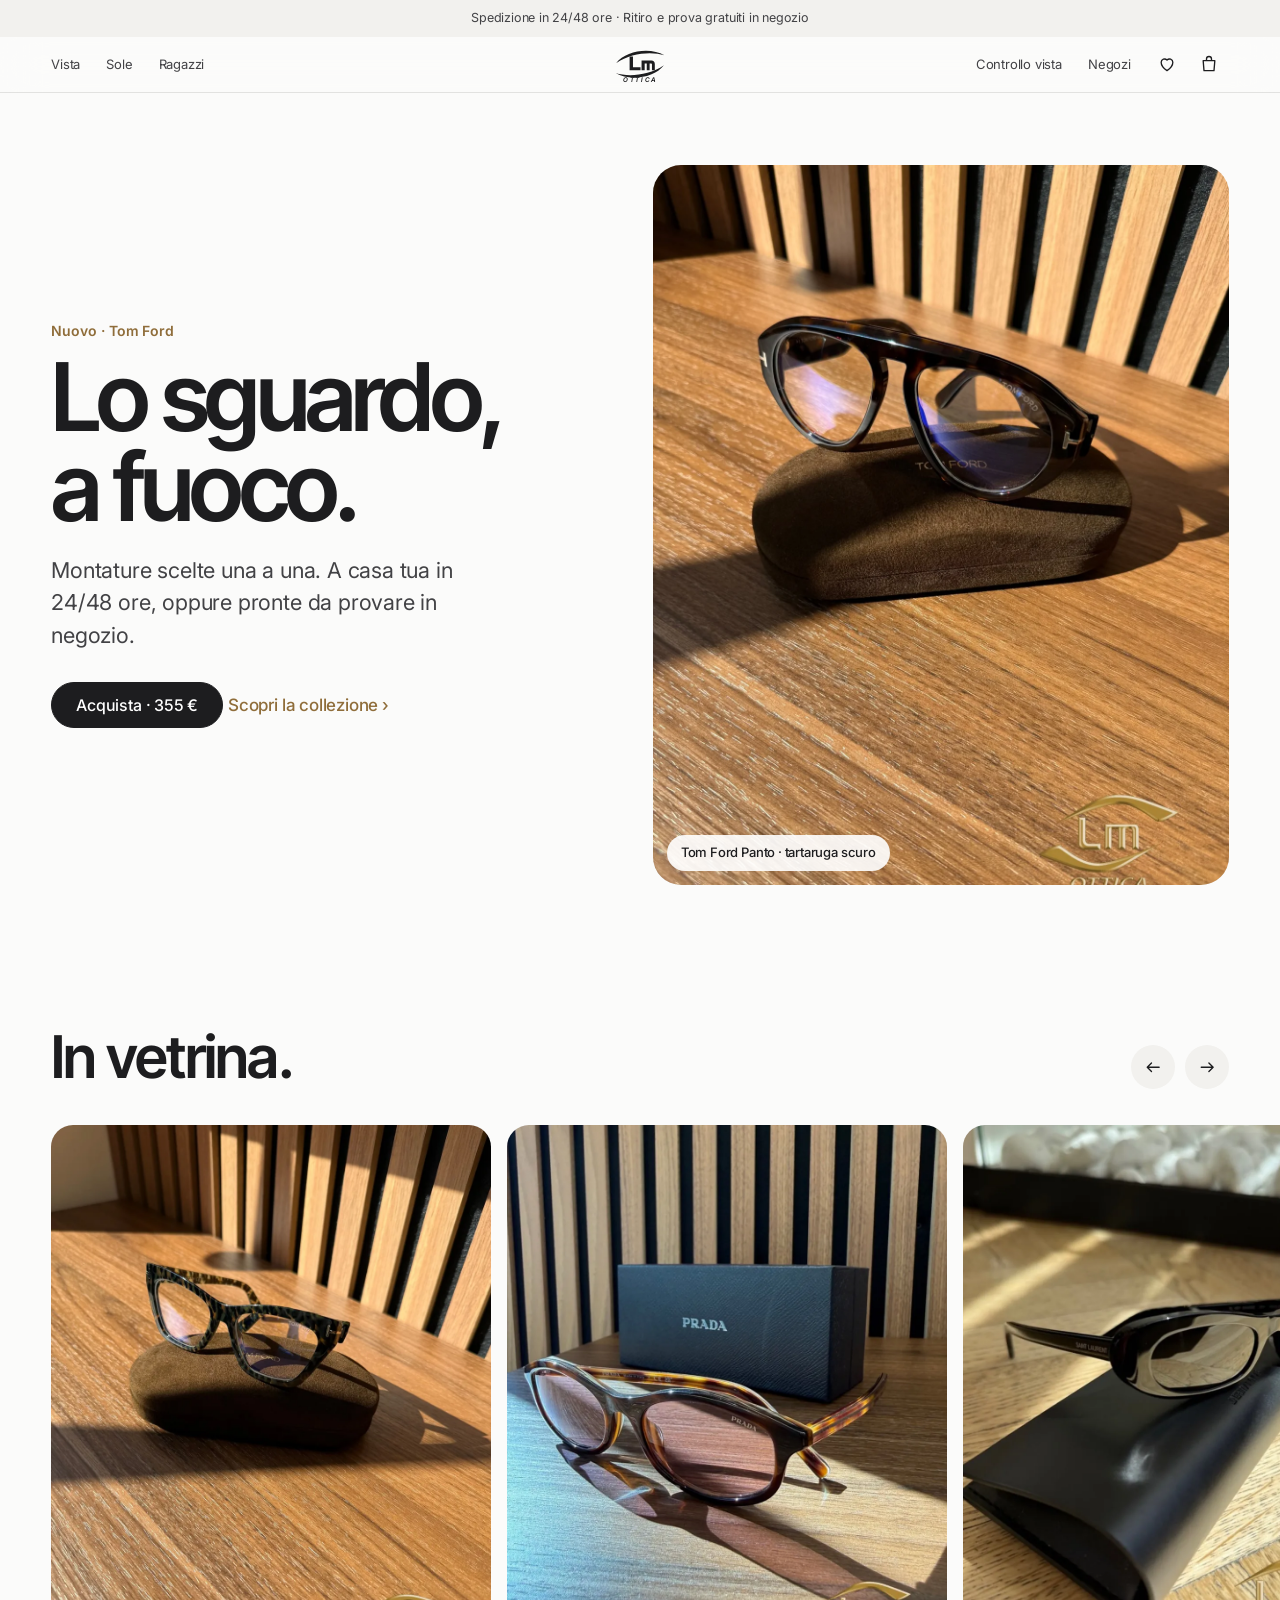
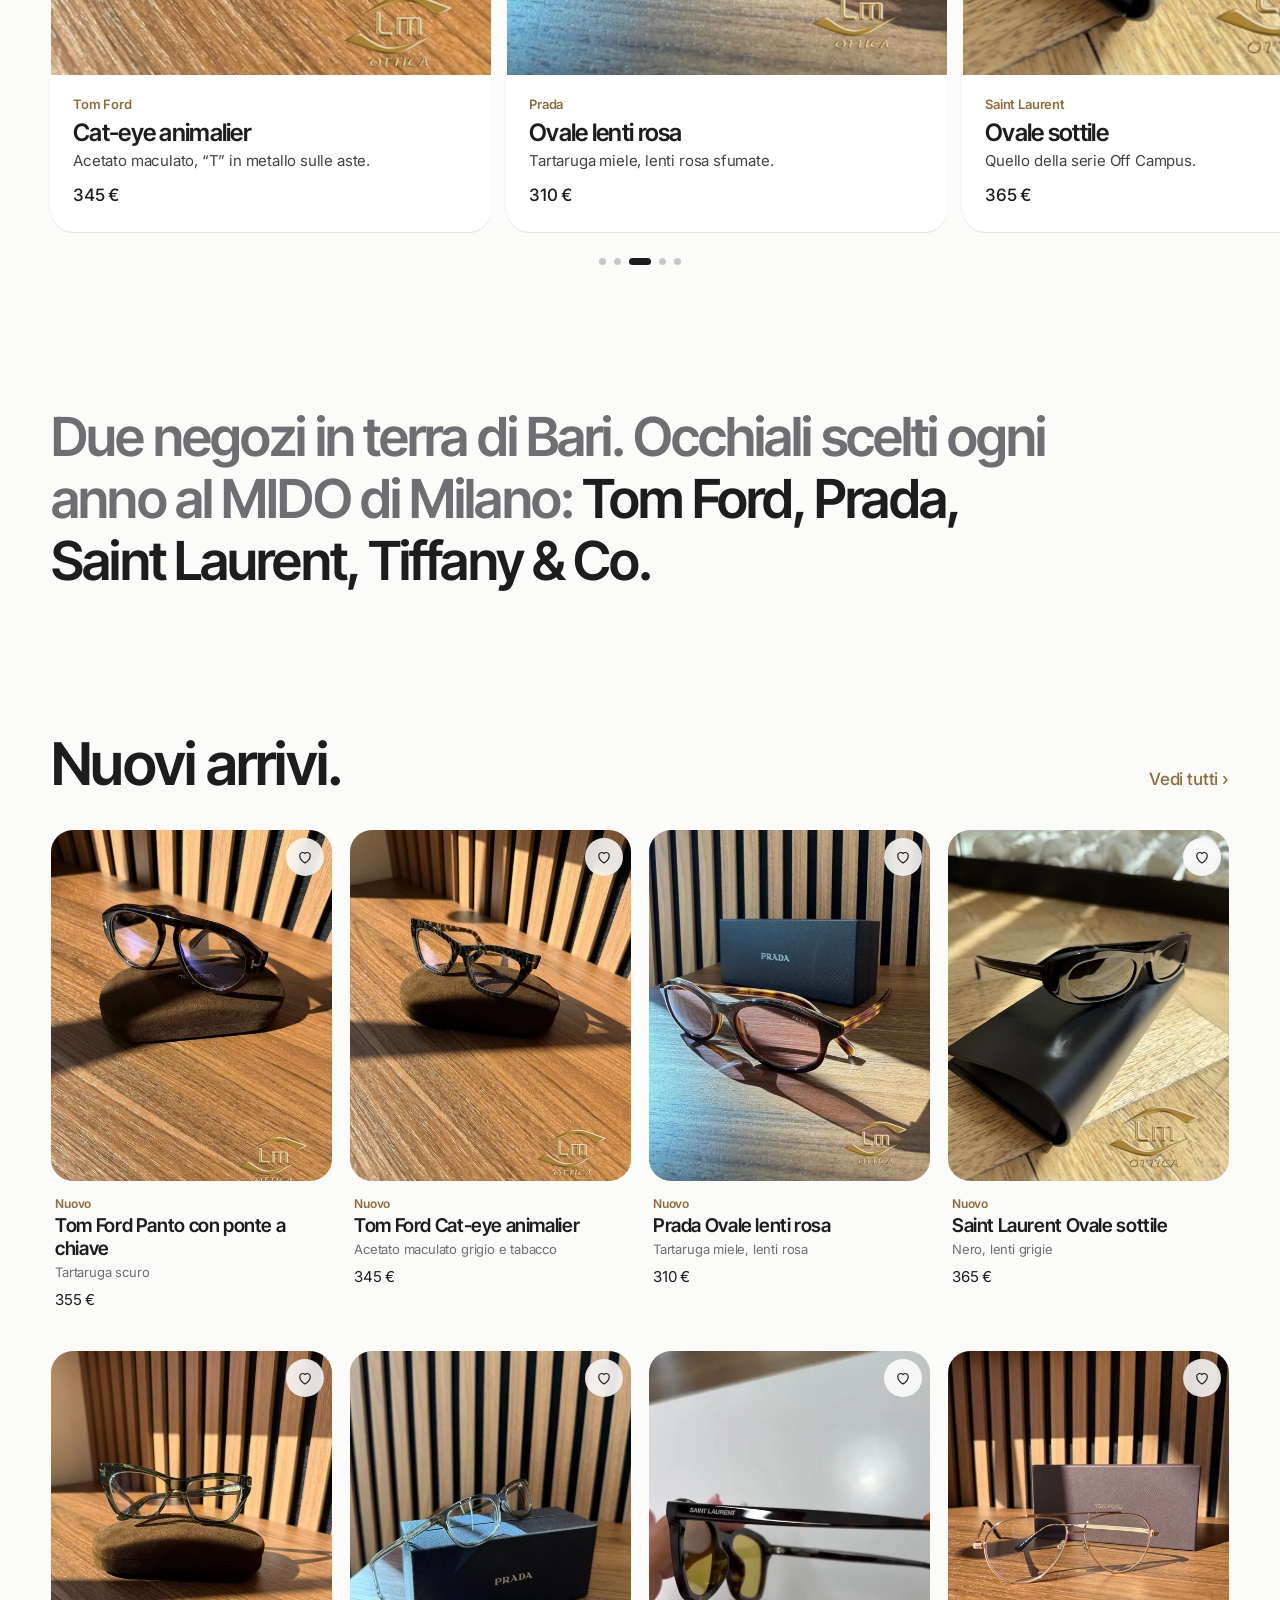
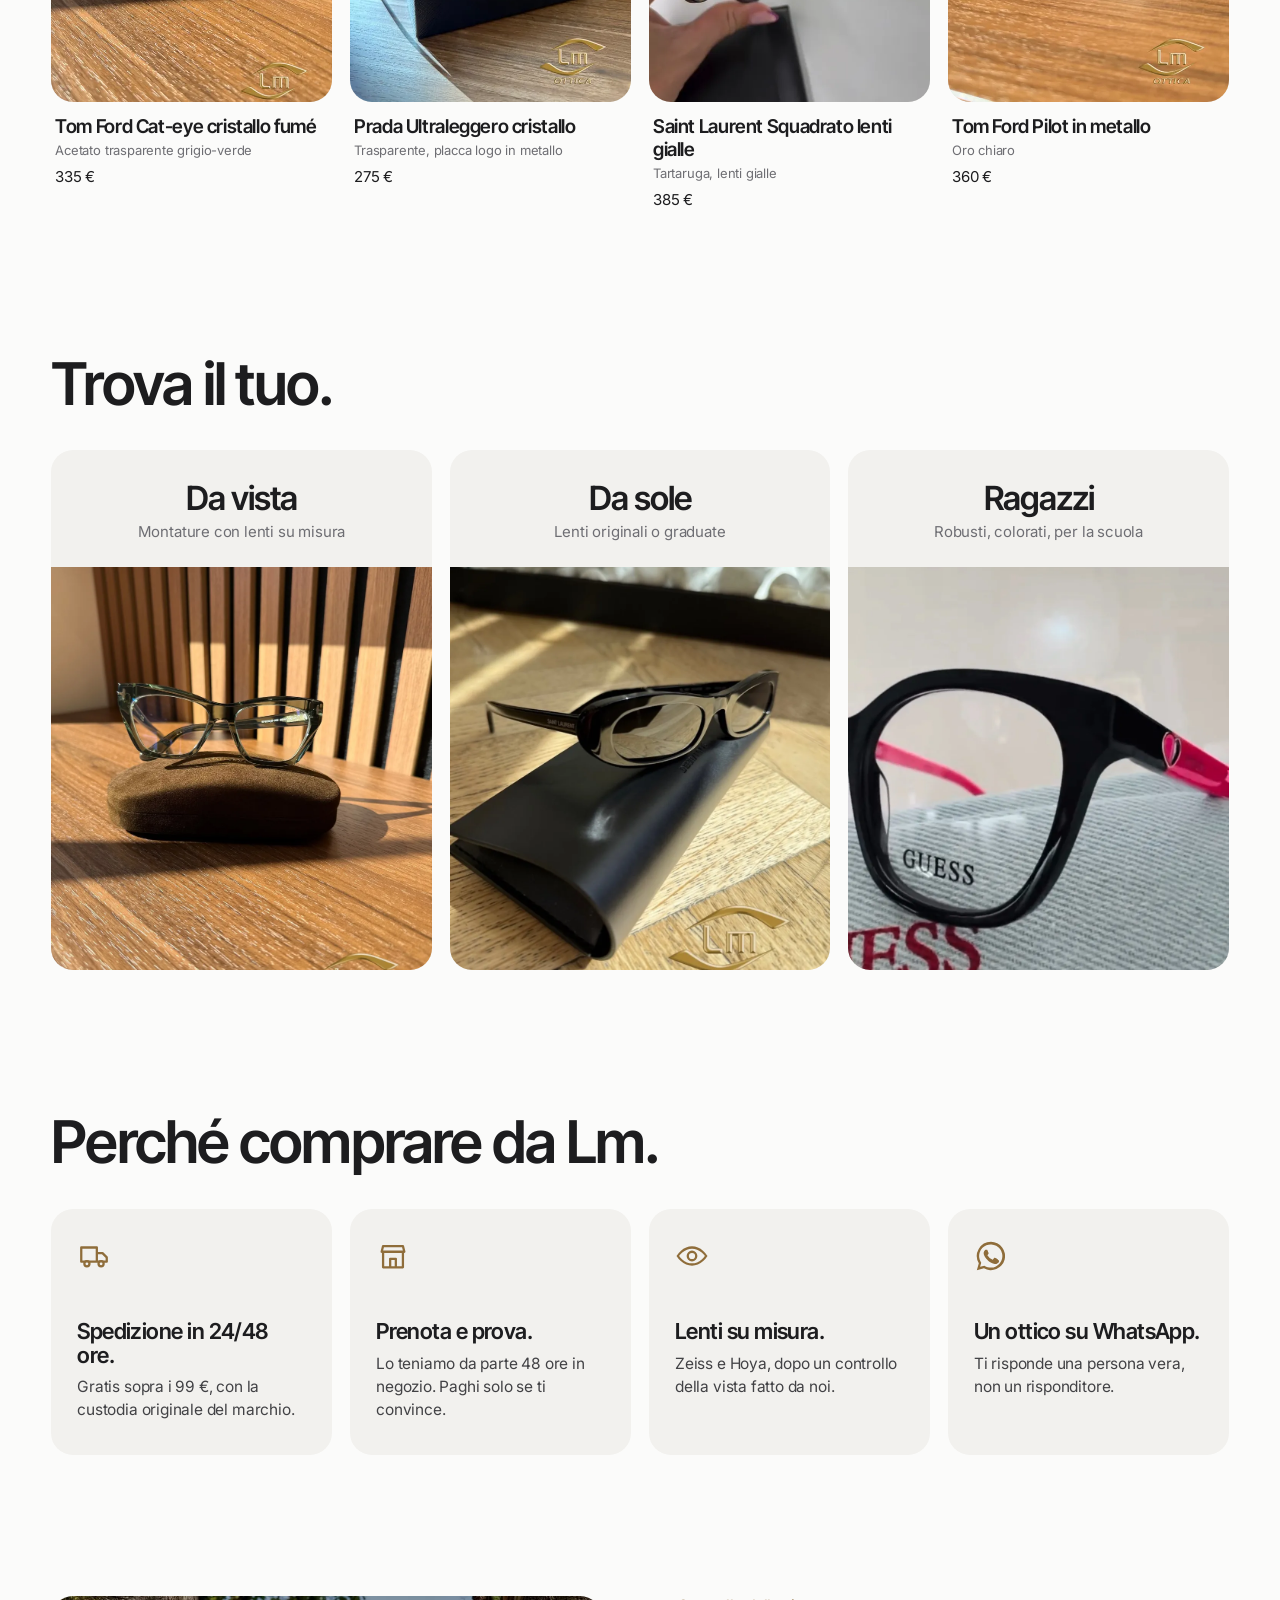
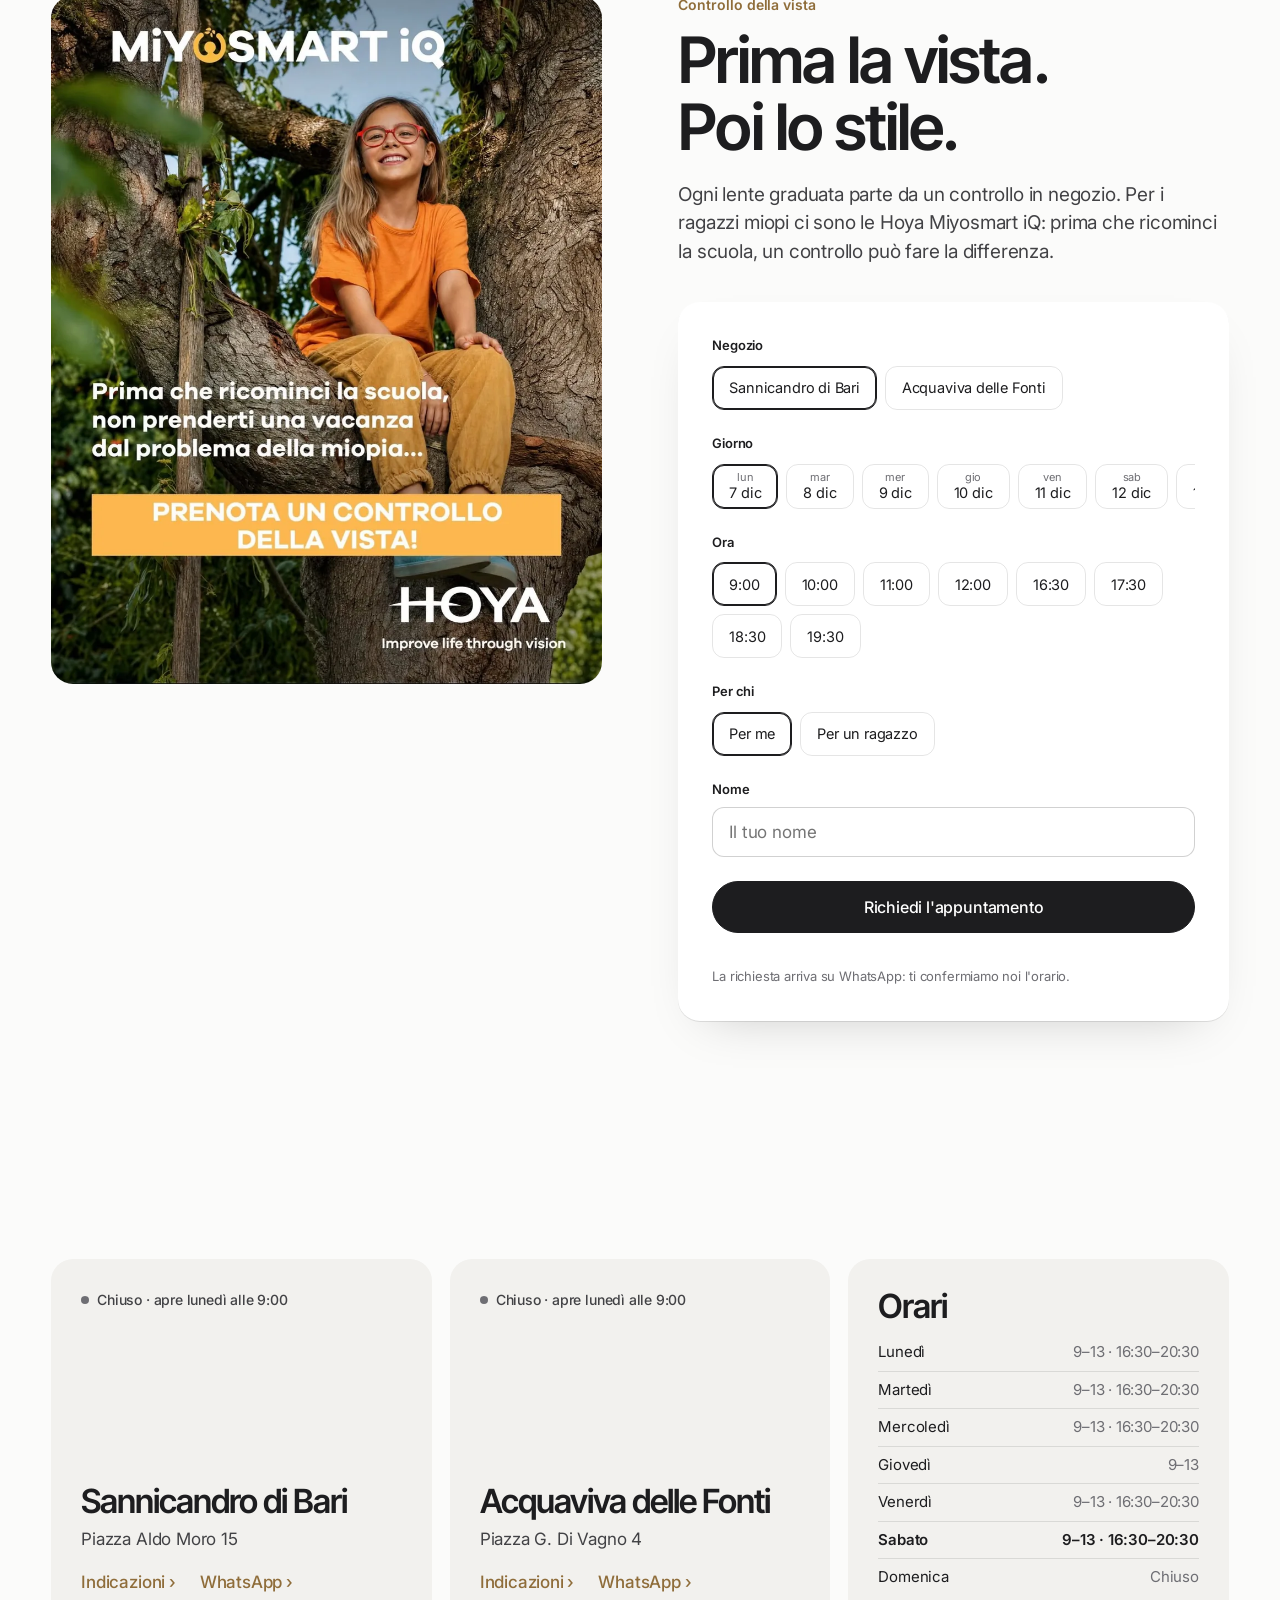
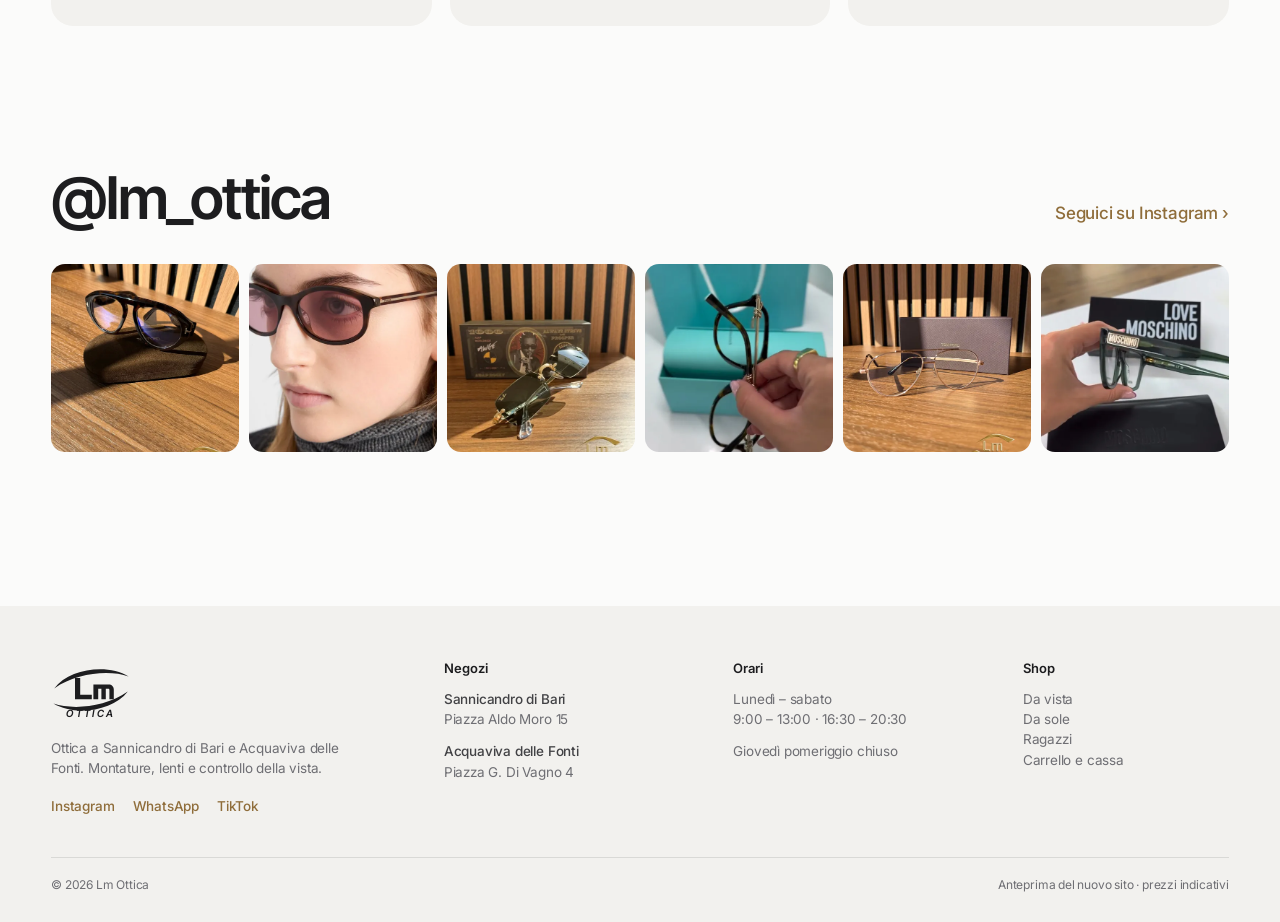
==== commit 8aac642b: "Aggiorna anteprima" ====
--- a/index.html
+++ b/index.html
@@ -1 +1 @@
-<!doctype html> <html lang="it"> <head> <meta charset="utf-8"> <meta name="viewport" content="width=device-width,initial-scale=1,viewport-fit=cover"> <title>Lm Ottica · Occhiali da vista e da sole · Sannicandro di Bari e Acquaviva delle Fonti</title> <meta name="description" content="Tom Ford, Prada, Saint Laurent, Tiffany & Co. e altri marchi. Ordina online con spedizione in 24/48 ore o prova in negozio a Sannicandro di Bari e Acquaviva delle Fonti."> <meta name="robots" content="noindex, nofollow"> <meta name="theme-color" content="#f7f5f1"> <meta property="og:title" content="Lm Ottica · Occhiali da vista e da sole · Sannicandro di Bari e Acquaviva delle Fonti"> <meta property="og:description" content="Tom Ford, Prada, Saint Laurent, Tiffany & Co. e altri marchi. Ordina online con spedizione in 24/48 ore o prova in negozio a Sannicandro di Bari e Acquaviva delle Fonti."> <meta property="og:image" content="assets/og.jpg"> <link rel="icon" href="favicon.svg" type="image/svg+xml"> <link rel="preconnect" href="https://fonts.googleapis.com"> <link rel="preconnect" href="https://fonts.gstatic.com" crossorigin> <link href="https://fonts.googleapis.com/css2?family=Inter+Tight:wght@500;600;700&family=Inter:wght@300;400;500;600&display=swap" rel="stylesheet"> <link rel="stylesheet" href="styles.css"> </head> <body class="p-home"> <svg width="0" height="0" style="position:absolute" aria-hidden="true"> <symbol id="i-borsa" viewBox="0 0 24 24"><path d="M5 8h14l-1 12H6L5 8Z" fill="none" stroke="currentColor" stroke-width="1.6" stroke-linejoin="round"/><path d="M9 8V6a3 3 0 0 1 6 0v2" fill="none" stroke="currentColor" stroke-width="1.6"/></symbol> <symbol id="i-cuore" viewBox="0 0 24 24"><path d="M12 20s-7-4.4-7-10a4 4 0 0 1 7-2.6A4 4 0 0 1 19 10c0 5.6-7 10-7 10Z" fill="none" stroke="currentColor" stroke-width="1.6" stroke-linejoin="round"/></symbol> <symbol id="i-menu" viewBox="0 0 24 24"><path d="M4 8h16M4 16h16" stroke="currentColor" stroke-width="1.6" stroke-linecap="round"/></symbol> <symbol id="i-x" viewBox="0 0 24 24"><path d="M6 6l12 12M18 6 6 18" stroke="currentColor" stroke-width="1.6" stroke-linecap="round"/></symbol> <symbol id="i-freccia" viewBox="0 0 24 24"><path d="M5 12h14m-5-5 5 5-5 5" fill="none" stroke="currentColor" stroke-width="1.6" stroke-linecap="round" stroke-linejoin="round"/></symbol> <symbol id="i-wa" viewBox="0 0 24 24"><path fill="currentColor" d="M12 2a10 10 0 0 0-8.6 15.1L2 22l5-1.3A10 10 0 1 0 12 2Zm0 18.2c-1.6 0-3.1-.4-4.4-1.2l-.3-.2-3 .8.8-2.9-.2-.3A8.2 8.2 0 1 1 12 20.2Zm4.5-6.1c-.2-.1-1.5-.7-1.7-.8-.2-.1-.4-.1-.6.1l-.8 1c-.1.2-.3.2-.5.1a6.7 6.7 0 0 1-3.3-2.9c-.3-.4.2-.4.7-1.4.1-.2 0-.3 0-.4l-.8-1.8c-.2-.5-.4-.4-.6-.4h-.5c-.2 0-.5.1-.7.3-.2.3-.9.9-.9 2.2s1 2.6 1.1 2.7c.1.2 1.9 2.9 4.6 4.1 1.7.7 2.4.8 3.2.7.5-.1 1.5-.6 1.8-1.2.2-.6.2-1.1.1-1.2l-.5-.3Z"/></symbol> <symbol id="i-pin" viewBox="0 0 24 24"><path d="M12 21s-6-5.6-6-11a6 6 0 0 1 12 0c0 5.4-6 11-6 11Z" fill="none" stroke="currentColor" stroke-width="1.6"/><circle cx="12" cy="10" r="2.2" fill="none" stroke="currentColor" stroke-width="1.6"/></symbol> <symbol id="i-furgone" viewBox="0 0 24 24"><path d="M3 6h11v10H3zM14 10h4l3 3v3h-7" fill="none" stroke="currentColor" stroke-width="1.6" stroke-linejoin="round"/><circle cx="7" cy="17.5" r="1.8" fill="var(--sf,#fff)" stroke="currentColor" stroke-width="1.6"/><circle cx="17" cy="17.5" r="1.8" fill="var(--sf,#fff)" stroke="currentColor" stroke-width="1.6"/></symbol> <symbol id="i-negozio" viewBox="0 0 24 24"><path d="M4 9h16l-1-4H5L4 9Zm1 0v11h14V9M10 20v-6h4v6" fill="none" stroke="currentColor" stroke-width="1.6" stroke-linejoin="round"/></symbol> <symbol id="i-occhio" viewBox="0 0 24 24"><path d="M2 12s3.6-6 10-6 10 6 10 6-3.6 6-10 6S2 12 2 12Z" fill="none" stroke="currentColor" stroke-width="1.6"/><circle cx="12" cy="12" r="3" fill="none" stroke="currentColor" stroke-width="1.6"/></symbol> <symbol id="i-ok" viewBox="0 0 24 24"><path d="m5 12.5 4.5 4.5L19 7.5" fill="none" stroke="currentColor" stroke-width="1.8" stroke-linecap="round" stroke-linejoin="round"/></symbol> <symbol id="i-ig" viewBox="0 0 24 24"><rect x="3.5" y="3.5" width="17" height="17" rx="5" fill="none" stroke="currentColor" stroke-width="1.6"/><circle cx="12" cy="12" r="4" fill="none" stroke="currentColor" stroke-width="1.6"/><circle cx="17.2" cy="6.8" r="1.1" fill="currentColor"/></symbol> <symbol id="i-ritorno" viewBox="0 0 24 24"><path d="M4 12a8 8 0 1 0 2.4-5.7M4 4v4h4" fill="none" stroke="currentColor" stroke-width="1.6" stroke-linecap="round" stroke-linejoin="round"/></symbol> </svg><div class="avviso">Spedizione in 24/48 ore · Ritiro e prova gratuiti in negozio</div> <header class="testata"> <div class="t-sx"> <button class="ico-btn solo-tel" type="button" data-apri-menu aria-label="Menu"><svg><use href="#i-menu"/></svg></button> <nav class="testata-nav" aria-label="Collezioni"> <a href="shop.html?cat=vista">Vista</a> <a href="shop.html?cat=sole">Sole</a> <a href="shop.html?cat=ragazzi">Ragazzi</a> </nav> </div> <a class="testata-logo" href="index.html" aria-label="Lm Ottica, home"><svg class="logo" viewBox="0 0 200 142" role="img" aria-label="Lm Ottica"><g fill="currentColor"> <path d="M8 66C46 16 142 4 194 36 146 20 66 26 8 66Z"/> <path d="M192 74C154 124 58 136 6 104 54 120 134 114 192 74Z"/> <path d="M60 40h13v42h29v11H60Z"/> <path d="M106 56h38c8 0 13 5 13 13v24h-11V70c0-2-1-3-3-3h-6v26h-11V67h-8v26h-12Z"/> <text x="100" y="138" text-anchor="middle" font-family="Inter Tight,Arial,sans-serif" font-style="italic" font-weight="600" font-size="25" letter-spacing="6">OTTICA</text> </g></svg></a> <div class="t-dx"> <nav class="testata-nav" aria-label="Servizi"> <a href="index.html#vista">Controllo vista</a> <a href="index.html#negozi">Negozi</a> </nav> <a class="ico-btn" href="shop.html?preferiti=1" aria-label="Preferiti"><svg><use href="#i-cuore"/></svg><span class="conta" data-conta-pref hidden>0</span></a> <button class="ico-btn" type="button" data-apri-carrello aria-label="Carrello"><svg><use href="#i-borsa"/></svg><span class="conta" data-conta-carrello hidden>0</span></button> </div> </header> <div class="menu-tel" data-menu hidden> <button class="ico-btn chiudi" type="button" data-chiudi-menu aria-label="Chiudi menu"><svg><use href="#i-x"/></svg></button> <nav> <a href="shop.html">Tutti gli occhiali</a> <a href="shop.html?cat=vista">Da vista</a> <a href="shop.html?cat=sole">Da sole</a> <a href="shop.html?cat=ragazzi">Ragazzi</a> <a href="index.html#vista">Controllo della vista</a> <a href="index.html#negozi">I negozi</a> </nav> <a class="btn btn-linea-chiara" href="https://wa.me/393512587280">Scrivici su WhatsApp</a> </div> <main id="contenuto"> <section class="scena" data-scena> <div class="scena-palco"> <div class="scena-titolo" data-scena-titolo> <p class="sopratitolo">Collezione autunno-inverno 2026</p> <h1>Lo sguardo,<br>a fuoco.</h1> </div> <div class="scena-foto" data-scena-foto> <picture> <source media="(max-aspect-ratio: 4/5)" srcset="assets/scena-alta.webp"> <img class="nitida" src="assets/scena-larga.webp" alt="Occhiale Tom Ford in tartaruga sul banco in legno del negozio, nella luce del pomeriggio" fetchpriority="high"> </picture> <picture> <source media="(max-aspect-ratio: 4/5)" srcset="assets/scena-alta-sfocata.webp"> <img class="sfocata" src="assets/scena-larga-sfocata.webp" alt="" aria-hidden="true"> </picture> <div class="scena-velo" data-scena-velo></div> </div> <div class="tenda t-su" data-tenda="su"></div> <div class="tenda t-giu" data-tenda="giu"></div> <div class="tenda t-sx" data-tenda="sx"></div> <div class="tenda t-dx" data-tenda="dx"></div> <div class="scena-prodotto" data-scena-prodotto> <p class="sopratitolo">Nuovo</p> <h2>Tom Ford Panto</h2> <p>Tartaruga scuro, ponte a chiave. 355 €</p> <div class="azioni"> <a class="btn" href="prodotto.html?p=tom-ford-panto-tartaruga">Acquista</a> <a class="link-oro" href="shop.html">Vedi la collezione ›</a> </div> </div> <p class="scorri-giu" data-scorri-giu>Scorri</p> </div> </section> <section class="accendi" data-accendi> <p class="accendi-testo" data-parole>Due negozi in terra di Bari. Occhiali scelti uno a uno, ogni anno, al MIDO di Milano. Tom Ford, Prada, Saint Laurent, Tiffany &amp; Co. A casa tua in 24/48 ore, oppure pronti da provare in negozio.</p> </section> <section class="vetrina" data-vetrina> <div class="vetrina-palco"> <div class="vetrina-foto"> <img src="assets/tomford-2-max.webp" alt="Tom Ford cat-eye animalier" data-v="0"> <img src="assets/prada-2-max.webp" alt="Prada ovale con lenti rosa" data-v="1" loading="lazy"> <img src="assets/tomford-6-max.webp" alt="Tom Ford ovale in metallo dorato" data-v="2" loading="lazy"> <img src="assets/prada-3-max.webp" alt="Prada ultraleggero trasparente" data-v="3" loading="lazy"> </div> <div class="vetrina-testi"> <article data-v="0"> <p class="sopratitolo">Tom Ford</p> <h2>Cat-eye animalier</h2> <p>Acetato maculato e la “T” in metallo sulle aste. Si nota anche da lontano.</p> <p class="vetrina-prezzo">345 €</p> <a class="btn" href="prodotto.html?p=tom-ford-cat-eye-animalier">Acquista</a> </article> <article data-v="1"> <p class="sopratitolo">Prada</p> <h2>Ovale lenti rosa</h2> <p>Tartaruga miele e lenti rosa sfumate. Luminoso anche d'autunno.</p> <p class="vetrina-prezzo">310 €</p> <a class="btn" href="prodotto.html?p=prada-ovale-lenti-rosa">Acquista</a> </article> <article data-v="2"> <p class="sopratitolo">Tom Ford</p> <h2>Ovale in metallo</h2> <p>Profilo sottile color oro. Discreto, sta bene su quasi ogni viso.</p> <p class="vetrina-prezzo">340 €</p> <a class="btn" href="prodotto.html?p=tom-ford-ovale-oro">Acquista</a> </article> <article data-v="3"> <p class="sopratitolo">Prada</p> <h2>Ultraleggero cristallo</h2> <p>Linee morbide e la placca in metallo con il logo sulle aste.</p> <p class="vetrina-prezzo">275 €</p> <a class="btn" href="prodotto.html?p=prada-ultraleggero-cristallo">Acquista</a> </article> </div> <div class="vetrina-punti" aria-hidden="true"><i data-v="0"></i><i data-v="1"></i><i data-v="2"></i><i data-v="3"></i></div> </div> </section> <section class="sezione"> <div class="testa-sez rv"> <h2>Nuovi arrivi.</h2> <a class="link-oro" href="shop.html">Vedi tutti ›</a> </div> <div class="griglia quattro" data-griglia="nuovi"></div> </section> <section class="sezione categorie"> <div class="testa-sez rv"><h2>Trova il tuo.</h2></div> <div class="trittico"> <a class="tt rv" href="shop.html?cat=vista"> <span class="tt-testo"><span class="tt-nome">Da vista</span><span class="tt-sub">Montature con lenti su misura</span></span> <span class="tt-foto"><img src="assets/tomford-3-1000.webp" alt="Tom Ford cat-eye trasparente" loading="lazy"></span> </a> <a class="tt rv" href="shop.html?cat=sole"> <span class="tt-testo"><span class="tt-nome">Da sole</span><span class="tt-sub">Lenti originali o graduate</span></span> <span class="tt-foto"><img src="assets/offcampus-2-1000.webp" alt="Saint Laurent ovale nero" loading="lazy"></span> </a> <a class="tt rv" href="shop.html?cat=ragazzi"> <span class="tt-testo"><span class="tt-nome">Ragazzi</span><span class="tt-sub">Robusti, colorati, per la scuola</span></span> <span class="tt-foto"><img src="assets/astuccio-0-1000.webp" alt="Guess nero e fucsia" loading="lazy"></span> </a> </div> </section> <section class="sezione vantaggi"> <div class="testa-sez rv"><h2>Perché comprare da Lm.</h2></div> <div class="vantaggi-griglia"> <div class="rv"><svg><use href="#i-furgone"/></svg><h3>Spedizione in 24/48 ore.</h3><p>Gratis sopra i 99 €, con la custodia originale del marchio.</p></div> <div class="rv"><svg><use href="#i-negozio"/></svg><h3>Prenota e prova.</h3><p>Lo teniamo da parte 48 ore in negozio. Paghi solo se ti convince.</p></div> <div class="rv"><svg><use href="#i-occhio"/></svg><h3>Lenti su misura.</h3><p>Zeiss e Hoya, dopo un controllo della vista fatto da noi.</p></div> <div class="rv"><svg><use href="#i-wa"/></svg><h3>Un ottico su WhatsApp.</h3><p>Ti risponde una persona vera, non un risponditore.</p></div> </div> </section> <section class="sezione vista" id="vista"> <div class="vista-foto rv"><img src="assets/miyosmart-1000.webp" alt="Campagna Hoya Miyosmart: bambina con occhiali seduta su un albero" loading="lazy"></div> <div class="vista-testo"> <p class="sopratitolo rv">Controllo della vista</p> <h2 class="rv">Prima la vista.<br>Poi lo stile.</h2> <p class="rv">Ogni lente graduata parte da un controllo in negozio. Per i ragazzi miopi ci sono le Hoya Miyosmart iQ: prima che ricominci la scuola, un controllo può fare la differenza.</p> <form class="prenota rv" data-prenota> <fieldset> <legend>Negozio</legend> <div class="scelte"> <label class="chip"><input type="radio" name="negozio" value="Sannicandro di Bari" checked="checked"><span>Sannicandro di Bari</span></label> <label class="chip"><input type="radio" name="negozio" value="Acquaviva delle Fonti"><span>Acquaviva delle Fonti</span></label> </div> </fieldset> <fieldset> <legend>Giorno</legend> <div class="scelte giorni" data-giorni></div> </fieldset> <fieldset> <legend>Ora</legend> <div class="scelte ore" data-ore></div> </fieldset> <fieldset> <legend>Per chi</legend> <div class="scelte"> <label class="chip"><input type="radio" name="chi" value="per me" checked="checked"><span>Per me</span></label> <label class="chip"><input type="radio" name="chi" value="per mio figlio/mia figlia"><span>Per un ragazzo</span></label> </div> </fieldset> <label class="campo"><span>Nome</span><input name="nome" autocomplete="given-name" required placeholder="Il tuo nome"></label> <button class="btn largo" type="submit">Richiedi l'appuntamento</button> <p class="nota">La richiesta arriva su WhatsApp: ti confermiamo noi l'orario.</p> </form> </div> </section> <section class="sezione negozi" id="negozi"> <div class="testa-sez rv"><h2>Vieni a trovarci.</h2></div> <div class="negozi-griglia"> <article class="negozio rv"> <p class="stato" data-stato></p> <h3>Sannicandro di Bari</h3> <p>Piazza Aldo Moro 15</p> <p class="negozio-link"> <a class="link-oro" href="https://www.google.com/maps/search/?api=1&amp;query=Lm+Ottica+Piazza+Aldo+Moro+15+Sannicandro+di+Bari">Indicazioni ›</a> <a class="link-oro" href="https://wa.me/393512587280">WhatsApp ›</a> </p> </article> <article class="negozio rv"> <p class="stato" data-stato></p> <h3>Acquaviva delle Fonti</h3> <p>Piazza G. Di Vagno 4</p> <p class="negozio-link"> <a class="link-oro" href="https://www.google.com/maps/search/?api=1&amp;query=Lm+Ottica+Piazza+Di+Vagno+4+Acquaviva+delle+Fonti">Indicazioni ›</a> <a class="link-oro" href="https://wa.me/393512587280">WhatsApp ›</a> </p> </article> <div class="orari rv"> <h3>Orari</h3> <dl data-orari> <div><dt>Lunedì</dt><dd>9–13 · 16:30–20:30</dd></div> <div><dt>Martedì</dt><dd>9–13 · 16:30–20:30</dd></div> <div><dt>Mercoledì</dt><dd>9–13 · 16:30–20:30</dd></div> <div><dt>Giovedì</dt><dd>9–13</dd></div> <div><dt>Venerdì</dt><dd>9–13 · 16:30–20:30</dd></div> <div><dt>Sabato</dt><dd>9–13 · 16:30–20:30</dd></div> <div><dt>Domenica</dt><dd>Chiuso</dd></div> </dl> </div> </div> </section> <section class="sezione insta"> <div class="testa-sez rv"><h2>@lm_ottica</h2><a class="link-oro" href="https://www.instagram.com/lm_ottica/">Seguici su Instagram ›</a></div> <div class="insta-griglia"> <a href="https://www.instagram.com/lm_ottica/" class="rv"><img src="assets/tomford-4-520.webp" alt="Tom Ford panto su custodia" loading="lazy"></a> <a href="https://www.instagram.com/lm_ottica/" class="rv"><img src="assets/prada-1-520.webp" alt="Ragazza con occhiali Prada lenti rosa" loading="lazy"></a> <a href="https://www.instagram.com/lm_ottica/" class="rv"><img src="assets/offcampus-3-520.webp" alt="Ray-Ban senza montatura" loading="lazy"></a> <a href="https://www.instagram.com/lm_ottica/" class="rv"><img src="assets/tiffany-3-520.webp" alt="Occhiale Tiffany tartaruga" loading="lazy"></a> <a href="https://www.instagram.com/lm_ottica/" class="rv"><img src="assets/tomford-5-520.webp" alt="Tom Ford pilot dorato" loading="lazy"></a> <a href="https://www.instagram.com/lm_ottica/" class="rv"><img src="assets/moschino-3-520.webp" alt="Moschino verde" loading="lazy"></a> </div> </section> </main> <div class="velo" data-velo hidden></div> <aside class="carrello" data-carrello aria-label="Carrello" aria-hidden="true"> <div class="carrello-top"> <h2>La tua selezione</h2> <button class="ico-btn" type="button" data-chiudi-carrello aria-label="Chiudi carrello"><svg><use href="#i-x"/></svg></button> </div> <div class="carrello-soglia" data-soglia></div> <div class="carrello-righe" data-righe></div> <div class="carrello-fondo" data-fondo-carrello> <div class="riga-tot"><span>Totale</span><strong data-totale>0 €</strong></div> <a class="btn largo" href="cassa.html">Procedi all'acquisto</a> <p class="nota">Spedizione in 24/48 ore oppure ritiro gratis in negozio.</p> </div> </aside> <div class="toast" data-toast role="status" aria-live="polite"></div> <footer class="piede"> <div class="piede-alto"> <div class="piede-marchio"> <svg class="logo" viewBox="0 0 200 142" role="img" aria-label="Lm Ottica"><g fill="currentColor"> <path d="M8 66C46 16 142 4 194 36 146 20 66 26 8 66Z"/> <path d="M192 74C154 124 58 136 6 104 54 120 134 114 192 74Z"/> <path d="M60 40h13v42h29v11H60Z"/> <path d="M106 56h38c8 0 13 5 13 13v24h-11V70c0-2-1-3-3-3h-6v26h-11V67h-8v26h-12Z"/> <text x="100" y="138" text-anchor="middle" font-family="Inter Tight,Arial,sans-serif" font-style="italic" font-weight="600" font-size="25" letter-spacing="6">OTTICA</text> </g></svg> <p>Ottica a Sannicandro di Bari e Acquaviva delle Fonti. Montature, lenti e controllo della vista.</p> <div class="piede-social"> <a class="piede-link" href="https://www.instagram.com/lm_ottica/">Instagram</a> <a class="piede-link" href="https://wa.me/393512587280">WhatsApp</a> <a class="piede-link" href="https://www.tiktok.com/@lmottica1">TikTok</a> </div> </div> <div> <h3>Negozi</h3> <p><strong>Sannicandro di Bari</strong><br>Piazza Aldo Moro 15</p> <p><strong>Acquaviva delle Fonti</strong><br>Piazza G. Di Vagno 4</p> </div> <div> <h3>Orari</h3> <p>Lunedì – sabato<br>9:00 – 13:00 · 16:30 – 20:30</p> <p>Giovedì pomeriggio chiuso</p> </div> <div> <h3>Shop</h3> <p><a href="shop.html?cat=vista">Da vista</a><br><a href="shop.html?cat=sole">Da sole</a><br><a href="shop.html?cat=ragazzi">Ragazzi</a><br><a href="cassa.html">Carrello e cassa</a></p> </div> </div> <div class="piede-basso"> <span>© 2026 Lm Ottica</span> <span>Anteprima del nuovo sito · prezzi indicativi</span> </div> </footer> <script src="prodotti.js"></script> <script src="app.js"></script> </body> </html> +<!doctype html> <html lang="it"> <head> <meta charset="utf-8"> <meta name="viewport" content="width=device-width,initial-scale=1,viewport-fit=cover"> <title>Lm Ottica · Occhiali da vista e da sole · Sannicandro di Bari e Acquaviva delle Fonti</title> <meta name="description" content="Tom Ford, Prada, Saint Laurent, Tiffany & Co. e altri marchi. Ordina online con spedizione in 24/48 ore o prova in negozio a Sannicandro di Bari e Acquaviva delle Fonti."> <meta name="robots" content="noindex, nofollow"> <meta name="theme-color" content="#f7f5f1"> <meta property="og:title" content="Lm Ottica · Occhiali da vista e da sole · Sannicandro di Bari e Acquaviva delle Fonti"> <meta property="og:description" content="Tom Ford, Prada, Saint Laurent, Tiffany & Co. e altri marchi. Ordina online con spedizione in 24/48 ore o prova in negozio a Sannicandro di Bari e Acquaviva delle Fonti."> <meta property="og:image" content="assets/og.jpg"> <link rel="icon" href="favicon.svg" type="image/svg+xml"> <link rel="preconnect" href="https://fonts.googleapis.com"> <link rel="preconnect" href="https://fonts.gstatic.com" crossorigin> <link href="https://fonts.googleapis.com/css2?family=Inter+Tight:wght@500;600;700&family=Inter:wght@300;400;500;600&display=swap" rel="stylesheet"> <link rel="stylesheet" href="styles.css"> </head> <body class="p-home"> <svg width="0" height="0" style="position:absolute" aria-hidden="true"> <symbol id="i-borsa" viewBox="0 0 24 24"><path d="M5 8h14l-1 12H6L5 8Z" fill="none" stroke="currentColor" stroke-width="1.6" stroke-linejoin="round"/><path d="M9 8V6a3 3 0 0 1 6 0v2" fill="none" stroke="currentColor" stroke-width="1.6"/></symbol> <symbol id="i-cuore" viewBox="0 0 24 24"><path d="M12 20s-7-4.4-7-10a4 4 0 0 1 7-2.6A4 4 0 0 1 19 10c0 5.6-7 10-7 10Z" fill="none" stroke="currentColor" stroke-width="1.6" stroke-linejoin="round"/></symbol> <symbol id="i-menu" viewBox="0 0 24 24"><path d="M4 8h16M4 16h16" stroke="currentColor" stroke-width="1.6" stroke-linecap="round"/></symbol> <symbol id="i-x" viewBox="0 0 24 24"><path d="M6 6l12 12M18 6 6 18" stroke="currentColor" stroke-width="1.6" stroke-linecap="round"/></symbol> <symbol id="i-freccia" viewBox="0 0 24 24"><path d="M5 12h14m-5-5 5 5-5 5" fill="none" stroke="currentColor" stroke-width="1.6" stroke-linecap="round" stroke-linejoin="round"/></symbol> <symbol id="i-wa" viewBox="0 0 24 24"><path fill="currentColor" d="M12 2a10 10 0 0 0-8.6 15.1L2 22l5-1.3A10 10 0 1 0 12 2Zm0 18.2c-1.6 0-3.1-.4-4.4-1.2l-.3-.2-3 .8.8-2.9-.2-.3A8.2 8.2 0 1 1 12 20.2Zm4.5-6.1c-.2-.1-1.5-.7-1.7-.8-.2-.1-.4-.1-.6.1l-.8 1c-.1.2-.3.2-.5.1a6.7 6.7 0 0 1-3.3-2.9c-.3-.4.2-.4.7-1.4.1-.2 0-.3 0-.4l-.8-1.8c-.2-.5-.4-.4-.6-.4h-.5c-.2 0-.5.1-.7.3-.2.3-.9.9-.9 2.2s1 2.6 1.1 2.7c.1.2 1.9 2.9 4.6 4.1 1.7.7 2.4.8 3.2.7.5-.1 1.5-.6 1.8-1.2.2-.6.2-1.1.1-1.2l-.5-.3Z"/></symbol> <symbol id="i-pin" viewBox="0 0 24 24"><path d="M12 21s-6-5.6-6-11a6 6 0 0 1 12 0c0 5.4-6 11-6 11Z" fill="none" stroke="currentColor" stroke-width="1.6"/><circle cx="12" cy="10" r="2.2" fill="none" stroke="currentColor" stroke-width="1.6"/></symbol> <symbol id="i-furgone" viewBox="0 0 24 24"><path d="M3 6h11v10H3zM14 10h4l3 3v3h-7" fill="none" stroke="currentColor" stroke-width="1.6" stroke-linejoin="round"/><circle cx="7" cy="17.5" r="1.8" fill="var(--sf,#fff)" stroke="currentColor" stroke-width="1.6"/><circle cx="17" cy="17.5" r="1.8" fill="var(--sf,#fff)" stroke="currentColor" stroke-width="1.6"/></symbol> <symbol id="i-negozio" viewBox="0 0 24 24"><path d="M4 9h16l-1-4H5L4 9Zm1 0v11h14V9M10 20v-6h4v6" fill="none" stroke="currentColor" stroke-width="1.6" stroke-linejoin="round"/></symbol> <symbol id="i-occhio" viewBox="0 0 24 24"><path d="M2 12s3.6-6 10-6 10 6 10 6-3.6 6-10 6S2 12 2 12Z" fill="none" stroke="currentColor" stroke-width="1.6"/><circle cx="12" cy="12" r="3" fill="none" stroke="currentColor" stroke-width="1.6"/></symbol> <symbol id="i-ok" viewBox="0 0 24 24"><path d="m5 12.5 4.5 4.5L19 7.5" fill="none" stroke="currentColor" stroke-width="1.8" stroke-linecap="round" stroke-linejoin="round"/></symbol> <symbol id="i-ig" viewBox="0 0 24 24"><rect x="3.5" y="3.5" width="17" height="17" rx="5" fill="none" stroke="currentColor" stroke-width="1.6"/><circle cx="12" cy="12" r="4" fill="none" stroke="currentColor" stroke-width="1.6"/><circle cx="17.2" cy="6.8" r="1.1" fill="currentColor"/></symbol> <symbol id="i-ritorno" viewBox="0 0 24 24"><path d="M4 12a8 8 0 1 0 2.4-5.7M4 4v4h4" fill="none" stroke="currentColor" stroke-width="1.6" stroke-linecap="round" stroke-linejoin="round"/></symbol> </svg><div class="avviso">Spedizione in 24/48 ore · Ritiro e prova gratuiti in negozio</div> <header class="testata"> <div class="t-sx"> <button class="ico-btn solo-tel" type="button" data-apri-menu aria-label="Menu"><svg><use href="#i-menu"/></svg></button> <nav class="testata-nav" aria-label="Collezioni"> <a href="shop.html?cat=vista">Vista</a> <a href="shop.html?cat=sole">Sole</a> <a href="shop.html?cat=ragazzi">Ragazzi</a> </nav> </div> <a class="testata-logo" href="index.html" aria-label="Lm Ottica, home"><svg class="logo" viewBox="0 0 200 142" role="img" aria-label="Lm Ottica"><g fill="currentColor"> <path d="M8 66C46 16 142 4 194 36 146 20 66 26 8 66Z"/> <path d="M192 74C154 124 58 136 6 104 54 120 134 114 192 74Z"/> <path d="M60 40h13v42h29v11H60Z"/> <path d="M106 56h38c8 0 13 5 13 13v24h-11V70c0-2-1-3-3-3h-6v26h-11V67h-8v26h-12Z"/> <text x="100" y="138" text-anchor="middle" font-family="Inter Tight,Arial,sans-serif" font-style="italic" font-weight="600" font-size="25" letter-spacing="6">OTTICA</text> </g></svg></a> <div class="t-dx"> <nav class="testata-nav" aria-label="Servizi"> <a href="index.html#vista">Controllo vista</a> <a href="index.html#negozi">Negozi</a> </nav> <a class="ico-btn" href="shop.html?preferiti=1" aria-label="Preferiti"><svg><use href="#i-cuore"/></svg><span class="conta" data-conta-pref hidden>0</span></a> <button class="ico-btn" type="button" data-apri-carrello aria-label="Carrello"><svg><use href="#i-borsa"/></svg><span class="conta" data-conta-carrello hidden>0</span></button> </div> </header> <div class="menu-tel" data-menu hidden> <button class="ico-btn chiudi" type="button" data-chiudi-menu aria-label="Chiudi menu"><svg><use href="#i-x"/></svg></button> <nav> <a href="shop.html">Tutti gli occhiali</a> <a href="shop.html?cat=vista">Da vista</a> <a href="shop.html?cat=sole">Da sole</a> <a href="shop.html?cat=ragazzi">Ragazzi</a> <a href="index.html#vista">Controllo della vista</a> <a href="index.html#negozi">I negozi</a> </nav> <a class="btn btn-linea-chiara" href="https://wa.me/393512587280">Scrivici su WhatsApp</a> </div> <main id="contenuto"> <section class="apertura" data-apertura> <div class="apertura-testo"> <p class="sopratitolo">Nuovo · Tom Ford</p> <h1>Lo sguardo,<br>a fuoco.</h1> <p class="apertura-sub">Montature scelte una a una. A casa tua in 24/48 ore, oppure pronte da provare in negozio.</p> <div class="azioni"> <a class="btn" href="prodotto.html?p=tom-ford-panto-tartaruga">Acquista · 355 €</a> <a class="link-oro" href="shop.html">Scopri la collezione ›</a> </div> </div> <a class="apertura-foto" href="prodotto.html?p=tom-ford-panto-tartaruga" aria-label="Tom Ford Panto con ponte a chiave"> <img class="nitida" src="assets/hero.webp" alt="Occhiale Tom Ford panto in tartaruga sul banco in legno del negozio" width="1200" height="1500" fetchpriority="high"> <img class="sfocata" src="assets/hero-sfocata.webp" alt="" aria-hidden="true"> <span class="apertura-etichetta">Tom Ford Panto · tartaruga scuro</span> </a> </section> <section class="sezione galleria-sez"> <div class="testa-sez rv"> <h2>In vetrina.</h2> <div class="galleria-frecce"> <button class="freccia" type="button" data-scorri="-1" aria-label="Precedente"><svg><use href="#i-freccia"/></svg></button> <button class="freccia" type="button" data-scorri="1" aria-label="Successivo"><svg><use href="#i-freccia"/></svg></button> </div> </div> <div class="vetrina-scorri" data-vetrina-scorri> <a class="pezzo" href="prodotto.html?p=tom-ford-cat-eye-animalier"> <img src="assets/tomford-2-1000.webp" alt="Tom Ford cat-eye animalier" loading="lazy"> <span class="pezzo-testo"><small>Tom Ford</small><strong>Cat-eye animalier</strong><span>Acetato maculato, “T” in metallo sulle aste.</span><em>345 €</em></span> </a> <a class="pezzo" href="prodotto.html?p=prada-ovale-lenti-rosa"> <img src="assets/prada-2-1000.webp" alt="Prada ovale con lenti rosa" loading="lazy"> <span class="pezzo-testo"><small>Prada</small><strong>Ovale lenti rosa</strong><span>Tartaruga miele, lenti rosa sfumate.</span><em>310 €</em></span> </a> <a class="pezzo" href="prodotto.html?p=saint-laurent-ovale-nero"> <img src="assets/offcampus-2-1000.webp" alt="Saint Laurent ovale sottile nero" loading="lazy"> <span class="pezzo-testo"><small>Saint Laurent</small><strong>Ovale sottile</strong><span>Quello della serie Off Campus.</span><em>365 €</em></span> </a> <a class="pezzo" href="prodotto.html?p=tom-ford-ovale-oro"> <img src="assets/tomford-6-1000.webp" alt="Tom Ford ovale in metallo dorato" loading="lazy"> <span class="pezzo-testo"><small>Tom Ford</small><strong>Ovale in metallo</strong><span>Profilo sottile color oro.</span><em>340 €</em></span> </a> <a class="pezzo" href="prodotto.html?p=prada-ultraleggero-cristallo"> <img src="assets/prada-3-1000.webp" alt="Prada ultraleggero trasparente" loading="lazy"> <span class="pezzo-testo"><small>Prada</small><strong>Ultraleggero cristallo</strong><span>Linee morbide, placca con il logo.</span><em>275 €</em></span> </a> </div> <div class="galleria-punti" data-punti aria-hidden="true"></div> </section> <section class="sezione frase"> <p class="rv">Due negozi in terra di Bari. Occhiali scelti ogni anno al MIDO di Milano: <span>Tom Ford, Prada, Saint Laurent, Tiffany &amp; Co.</span></p> </section> <section class="sezione"> <div class="testa-sez rv"> <h2>Nuovi arrivi.</h2> <a class="link-oro" href="shop.html">Vedi tutti ›</a> </div> <div class="griglia quattro" data-griglia="nuovi"></div> </section> <section class="sezione categorie"> <div class="testa-sez rv"><h2>Trova il tuo.</h2></div> <div class="trittico"> <a class="tt rv" href="shop.html?cat=vista"> <span class="tt-testo"><span class="tt-nome">Da vista</span><span class="tt-sub">Montature con lenti su misura</span></span> <span class="tt-foto"><img src="assets/tomford-3-1000.webp" alt="Tom Ford cat-eye trasparente" loading="lazy"></span> </a> <a class="tt rv" href="shop.html?cat=sole"> <span class="tt-testo"><span class="tt-nome">Da sole</span><span class="tt-sub">Lenti originali o graduate</span></span> <span class="tt-foto"><img src="assets/offcampus-2-1000.webp" alt="Saint Laurent ovale nero" loading="lazy"></span> </a> <a class="tt rv" href="shop.html?cat=ragazzi"> <span class="tt-testo"><span class="tt-nome">Ragazzi</span><span class="tt-sub">Robusti, colorati, per la scuola</span></span> <span class="tt-foto"><img src="assets/astuccio-0-1000.webp" alt="Guess nero e fucsia" loading="lazy"></span> </a> </div> </section> <section class="sezione vantaggi"> <div class="testa-sez rv"><h2>Perché comprare da Lm.</h2></div> <div class="vantaggi-griglia"> <div class="rv"><svg><use href="#i-furgone"/></svg><h3>Spedizione in 24/48 ore.</h3><p>Gratis sopra i 99 €, con la custodia originale del marchio.</p></div> <div class="rv"><svg><use href="#i-negozio"/></svg><h3>Prenota e prova.</h3><p>Lo teniamo da parte 48 ore in negozio. Paghi solo se ti convince.</p></div> <div class="rv"><svg><use href="#i-occhio"/></svg><h3>Lenti su misura.</h3><p>Zeiss e Hoya, dopo un controllo della vista fatto da noi.</p></div> <div class="rv"><svg><use href="#i-wa"/></svg><h3>Un ottico su WhatsApp.</h3><p>Ti risponde una persona vera, non un risponditore.</p></div> </div> </section> <section class="sezione vista" id="vista"> <div class="vista-foto rv"><img src="assets/miyosmart-1000.webp" alt="Campagna Hoya Miyosmart: bambina con occhiali seduta su un albero" loading="lazy"></div> <div class="vista-testo"> <p class="sopratitolo rv">Controllo della vista</p> <h2 class="rv">Prima la vista.<br>Poi lo stile.</h2> <p class="rv">Ogni lente graduata parte da un controllo in negozio. Per i ragazzi miopi ci sono le Hoya Miyosmart iQ: prima che ricominci la scuola, un controllo può fare la differenza.</p> <form class="prenota rv" data-prenota> <fieldset> <legend>Negozio</legend> <div class="scelte"> <label class="chip"><input type="radio" name="negozio" value="Sannicandro di Bari" checked="checked"><span>Sannicandro di Bari</span></label> <label class="chip"><input type="radio" name="negozio" value="Acquaviva delle Fonti"><span>Acquaviva delle Fonti</span></label> </div> </fieldset> <fieldset> <legend>Giorno</legend> <div class="scelte giorni" data-giorni></div> </fieldset> <fieldset> <legend>Ora</legend> <div class="scelte ore" data-ore></div> </fieldset> <fieldset> <legend>Per chi</legend> <div class="scelte"> <label class="chip"><input type="radio" name="chi" value="per me" checked="checked"><span>Per me</span></label> <label class="chip"><input type="radio" name="chi" value="per mio figlio/mia figlia"><span>Per un ragazzo</span></label> </div> </fieldset> <label class="campo"><span>Nome</span><input name="nome" autocomplete="given-name" required placeholder="Il tuo nome"></label> <button class="btn largo" type="submit">Richiedi l'appuntamento</button> <p class="nota">La richiesta arriva su WhatsApp: ti confermiamo noi l'orario.</p> </form> </div> </section> <section class="sezione negozi" id="negozi"> <div class="testa-sez rv"><h2>Vieni a trovarci.</h2></div> <div class="negozi-griglia"> <article class="negozio rv"> <p class="stato" data-stato></p> <h3>Sannicandro di Bari</h3> <p>Piazza Aldo Moro 15</p> <p class="negozio-link"> <a class="link-oro" href="https://www.google.com/maps/search/?api=1&amp;query=Lm+Ottica+Piazza+Aldo+Moro+15+Sannicandro+di+Bari">Indicazioni ›</a> <a class="link-oro" href="https://wa.me/393512587280">WhatsApp ›</a> </p> </article> <article class="negozio rv"> <p class="stato" data-stato></p> <h3>Acquaviva delle Fonti</h3> <p>Piazza G. Di Vagno 4</p> <p class="negozio-link"> <a class="link-oro" href="https://www.google.com/maps/search/?api=1&amp;query=Lm+Ottica+Piazza+Di+Vagno+4+Acquaviva+delle+Fonti">Indicazioni ›</a> <a class="link-oro" href="https://wa.me/393512587280">WhatsApp ›</a> </p> </article> <div class="orari rv"> <h3>Orari</h3> <dl data-orari> <div><dt>Lunedì</dt><dd>9–13 · 16:30–20:30</dd></div> <div><dt>Martedì</dt><dd>9–13 · 16:30–20:30</dd></div> <div><dt>Mercoledì</dt><dd>9–13 · 16:30–20:30</dd></div> <div><dt>Giovedì</dt><dd>9–13</dd></div> <div><dt>Venerdì</dt><dd>9–13 · 16:30–20:30</dd></div> <div><dt>Sabato</dt><dd>9–13 · 16:30–20:30</dd></div> <div><dt>Domenica</dt><dd>Chiuso</dd></div> </dl> </div> </div> </section> <section class="sezione insta"> <div class="testa-sez rv"><h2>@lm_ottica</h2><a class="link-oro" href="https://www.instagram.com/lm_ottica/">Seguici su Instagram ›</a></div> <div class="insta-griglia"> <a href="https://www.instagram.com/lm_ottica/" class="rv"><img src="assets/tomford-4-520.webp" alt="Tom Ford panto su custodia" loading="lazy"></a> <a href="https://www.instagram.com/lm_ottica/" class="rv"><img src="assets/prada-1-520.webp" alt="Ragazza con occhiali Prada lenti rosa" loading="lazy"></a> <a href="https://www.instagram.com/lm_ottica/" class="rv"><img src="assets/offcampus-3-520.webp" alt="Ray-Ban senza montatura" loading="lazy"></a> <a href="https://www.instagram.com/lm_ottica/" class="rv"><img src="assets/tiffany-3-520.webp" alt="Occhiale Tiffany tartaruga" loading="lazy"></a> <a href="https://www.instagram.com/lm_ottica/" class="rv"><img src="assets/tomford-5-520.webp" alt="Tom Ford pilot dorato" loading="lazy"></a> <a href="https://www.instagram.com/lm_ottica/" class="rv"><img src="assets/moschino-3-520.webp" alt="Moschino verde" loading="lazy"></a> </div> </section> </main> <div class="velo" data-velo hidden></div> <aside class="carrello" data-carrello aria-label="Carrello" aria-hidden="true"> <div class="carrello-top"> <h2>La tua selezione</h2> <button class="ico-btn" type="button" data-chiudi-carrello aria-label="Chiudi carrello"><svg><use href="#i-x"/></svg></button> </div> <div class="carrello-soglia" data-soglia></div> <div class="carrello-righe" data-righe></div> <div class="carrello-fondo" data-fondo-carrello> <div class="riga-tot"><span>Totale</span><strong data-totale>0 €</strong></div> <a class="btn largo" href="cassa.html">Procedi all'acquisto</a> <p class="nota">Spedizione in 24/48 ore oppure ritiro gratis in negozio.</p> </div> </aside> <div class="toast" data-toast role="status" aria-live="polite"></div> <footer class="piede"> <div class="piede-alto"> <div class="piede-marchio"> <svg class="logo" viewBox="0 0 200 142" role="img" aria-label="Lm Ottica"><g fill="currentColor"> <path d="M8 66C46 16 142 4 194 36 146 20 66 26 8 66Z"/> <path d="M192 74C154 124 58 136 6 104 54 120 134 114 192 74Z"/> <path d="M60 40h13v42h29v11H60Z"/> <path d="M106 56h38c8 0 13 5 13 13v24h-11V70c0-2-1-3-3-3h-6v26h-11V67h-8v26h-12Z"/> <text x="100" y="138" text-anchor="middle" font-family="Inter Tight,Arial,sans-serif" font-style="italic" font-weight="600" font-size="25" letter-spacing="6">OTTICA</text> </g></svg> <p>Ottica a Sannicandro di Bari e Acquaviva delle Fonti. Montature, lenti e controllo della vista.</p> <div class="piede-social"> <a class="piede-link" href="https://www.instagram.com/lm_ottica/">Instagram</a> <a class="piede-link" href="https://wa.me/393512587280">WhatsApp</a> <a class="piede-link" href="https://www.tiktok.com/@lmottica1">TikTok</a> </div> </div> <div> <h3>Negozi</h3> <p><strong>Sannicandro di Bari</strong><br>Piazza Aldo Moro 15</p> <p><strong>Acquaviva delle Fonti</strong><br>Piazza G. Di Vagno 4</p> </div> <div> <h3>Orari</h3> <p>Lunedì – sabato<br>9:00 – 13:00 · 16:30 – 20:30</p> <p>Giovedì pomeriggio chiuso</p> </div> <div> <h3>Shop</h3> <p><a href="shop.html?cat=vista">Da vista</a><br><a href="shop.html?cat=sole">Da sole</a><br><a href="shop.html?cat=ragazzi">Ragazzi</a><br><a href="cassa.html">Carrello e cassa</a></p> </div> </div> <div class="piede-basso"> <span>© 2026 Lm Ottica</span> <span>Anteprima del nuovo sito · prezzi indicativi</span> </div> </footer> <script src="prodotti.js"></script> <script src="app.js"></script> </body> </html> 
--- a/styles.css
+++ b/styles.css
@@ -1 +1 @@
-@keyframes salta{40%{transform:scale(1.4)}}@keyframes tendina{0%{opacity:0;transform:translateY(-12px)}}@keyframes goccia{0%{transform:scaleY(0)}50%{transform:scaleY(1)}to{transform:scaleY(1);opacity:0}}@keyframes appare{0%{opacity:0}}@keyframes sale{0%{opacity:0;transform:translateY(24px)}}:root{--sfondo:#fbfbfa;--sfondo-2:#f2f1ee;--sfondo-3:#e8e6e1;--testo:#1d1d1f;--grafite:#424245;--muto:#6e6e73;--linea:rgba(0, 0, 0, .1);--oro:#8f6d3a;--oro-chiaro:#c9a66b;--rosso:#b3261e;--verde:#248a3d;--display:"Inter Tight", "SF Pro Display", system-ui, sans-serif;--sans:"Inter", "SF Pro Text", system-ui, -apple-system, sans-serif;--gutter:clamp(18px, 4vw, 56px);--max:1320px;--r:22px;--ease:cubic-bezier(.25, .1, .25, 1);--lento:cubic-bezier(.16, 1, .3, 1)}*,::after,::before{box-sizing:border-box}html{-webkit-text-size-adjust:100%;scroll-padding-top:80px}body{margin:0;background:var(--sfondo);color:var(--testo);font:400 17px/1.5 var(--sans);letter-spacing:-.011em;overflow-x:clip;-webkit-font-smoothing:antialiased}img{max-width:100%;display:block}a{color:inherit}button,input,select{font:inherit;color:inherit;letter-spacing:inherit}h1,h2,h3{font-family:var(--display);line-height:1.05;margin:0;letter-spacing:-.03em}h1,h2,h3,strong{font-weight:600}svg{width:1.2em;height:1.2em;flex:none}.vh{position:absolute;width:1px;height:1px;overflow:hidden;clip:rect(0 0 0 0);white-space:nowrap}[hidden]{display:none!important}:focus-visible{outline:2px solid var(--oro);outline-offset:3px}.etichetta,.occhiello,.sopratitolo{font:600 14px/1.3 var(--sans);letter-spacing:-.005em;color:var(--oro);margin:0 0 12px}.link,.link-oro{color:var(--oro);text-decoration:none;font-weight:500}.link-oro:hover{text-decoration:underline;text-underline-offset:3px}.nota{font-size:13px;color:var(--muto);margin:10px 0 0}.btn{display:inline-flex;align-items:center;justify-content:center;gap:8px;min-height:46px;padding:0 24px;border-radius:999px;border:1px solid var(--testo);background:var(--testo);color:#fff;font:500 16px/1 var(--sans);text-decoration:none;cursor:pointer;transition:background .3s var(--ease),color .3s var(--ease),transform .3s var(--ease)}.btn:hover{background:#000}.btn:active{transform:scale(.97)}.btn svg,.card .pref svg{width:18px;height:18px}.btn-linea,.btn-vetro{background:0 0;color:var(--testo)}.btn-linea:hover,.card-veloce span:hover{background:var(--testo);color:#fff}.btn-linea-chiara{background:0 0;color:#fff;border-color:rgba(255,255,255,.5)}.btn.largo{width:100%;min-height:52px}.avviso{background:var(--sfondo-2);color:var(--grafite);text-align:center;padding:9px 16px;font-size:12.5px}.testata{position:sticky;top:0;z-index:50;height:56px;padding:0 var(--gutter);display:grid;grid-template-columns:1fr auto 1fr;align-items:center;background:rgba(251,251,250,.78);backdrop-filter:saturate(1.8) blur(20px);-webkit-backdrop-filter:saturate(1.8) blur(20px);border-bottom:1px solid var(--linea)}.p-home .testata{margin-bottom:-56px}.t-dx,.t-sx{display:flex;align-items:center;gap:2px}.t-dx{justify-content:flex-end}.testata-nav{display:flex;gap:26px}.t-dx .testata-nav{margin-right:14px}.testata-nav a{font-size:13px;color:var(--grafite);text-decoration:none;transition:color .2s}.testata-logo,.testata-nav a:hover{color:var(--testo)}.testata-logo{display:flex}.testata-logo .logo{width:52px;height:auto}.ico-btn{position:relative;display:inline-grid;place-items:center;width:40px;height:40px;border:0;background:0 0;cursor:pointer;text-decoration:none;color:var(--testo);border-radius:50%}.ico-btn svg{width:20px;height:20px}.conta{position:absolute;top:3px;right:1px;min-width:16px;height:16px;padding:0 4px;border-radius:8px;background:var(--testo);color:#fff;font:600 10px/16px var(--sans);text-align:center}.conta.salta{animation:salta .5s var(--lento)}.solo-tel{display:none}.menu-tel,.scena{background:var(--sfondo)}.menu-tel{position:fixed;inset:0;z-index:120;padding:76px var(--gutter) 32px;gap:24px;animation:tendina .45s var(--lento)}.menu-tel .chiudi{position:absolute;top:8px;left:calc(var(--gutter) - 10px)}.menu-tel,.menu-tel nav{display:flex;flex-direction:column}.menu-tel nav a{font:600 30px/1.2 var(--display);letter-spacing:-.03em;text-decoration:none;padding:10px 0}.menu-tel .btn{margin-top:auto}.menu-tel .btn-linea-chiara{background:var(--testo);border-color:var(--testo)}.scena{position:relative;height:270vh}.scena-palco{position:sticky;top:0;height:100vh;height:100svh;overflow:hidden}.scena-foto,.tenda{position:absolute;will-change:transform}.scena-foto{inset:0;background:#2b1d12}.scena-foto img{position:absolute;inset:0;width:100%;height:100%;object-fit:cover;object-position:50% 45%}.tenda{z-index:1;background:var(--sfondo)}.t-giu,.t-su{left:0;right:0;height:100%}.t-su{bottom:100%}.t-giu{top:100%}.t-dx,.t-sx{top:0;bottom:0;width:100%}.t-sx{right:100%}.t-dx{left:100%}.scena-foto .sfocata{transform:scale(1.06);transition:opacity 1.6s var(--ease) .15s,transform 2.4s var(--lento) .15s}.scena.a-fuoco .scena-foto .sfocata{opacity:0;transform:scale(1)}.scena-velo{position:absolute;inset:0;background:linear-gradient(180deg,rgba(0,0,0,.25)0,transparent 30%,transparent 50%,rgba(0,0,0,.55) 100%);will-change:opacity}.scena-titolo{position:absolute;left:var(--gutter);right:var(--gutter);bottom:clamp(70px,12vh,130px);z-index:2;color:#fff;will-change:transform,opacity}.scena-titolo .sopratitolo{color:rgba(255,255,255,.88);text-shadow:0 1px 12px rgba(0,0,0,.35);font-size:clamp(15px,1.4vw,19px)}.scena h1{font-size:clamp(54px,9.5vw,148px);line-height:.95;letter-spacing:-.045em}.scena-titolo>*{opacity:0;transform:translateY(24px);transition:opacity 1.2s var(--ease),transform 1.4s var(--lento)}.scena.a-fuoco .scena-titolo>*{opacity:1;transform:none}.scena.a-fuoco .scena-titolo>:nth-child(1){transition-delay:.6s}.scena.a-fuoco .scena-titolo>:nth-child(2){transition-delay:.75s}.scena-prodotto{position:absolute;left:0;right:0;bottom:5vh;z-index:2;text-align:center;padding:0 var(--gutter);opacity:0;will-change:transform,opacity}.scena-prodotto h2{font-size:clamp(34px,4.4vw,56px)}.scena-prodotto p:not(.sopratitolo){margin:6px 0 0;font-size:clamp(17px,1.5vw,21px);color:var(--grafite)}.azioni{display:flex;gap:22px;align-items:center;justify-content:center;margin-top:18px;flex-wrap:wrap}.scorri-giu{position:absolute;left:50%;bottom:22px;transform:translateX(-50%);z-index:2;margin:0;color:rgba(255,255,255,.8);font-size:12px;letter-spacing:.08em;text-transform:uppercase}.scorri-giu::after{content:"";display:block;width:1px;height:28px;margin:8px auto 0;background:linear-gradient(rgba(255,255,255,.8),transparent);animation:goccia 2s var(--ease) infinite;transform-origin:top}.accendi{height:190vh;padding:0 var(--gutter)}.accendi-testo{position:sticky;top:22vh;max-width:1080px;margin:0 auto;padding-top:10vh;font:600 clamp(30px,4.6vw,64px)/1.12 var(--display);letter-spacing:-.035em}.accendi-testo .w{color:var(--testo);opacity:.14;transition:opacity .5s var(--ease)}.accendi-testo .w.on,.card:hover .card-foto img+img{opacity:1}.vetrina{height:420vh;background:var(--sfondo-2)}.vetrina-palco{position:sticky;top:0;height:100vh;height:100svh;overflow:hidden;display:grid;grid-template-columns:1.1fr 1fr;align-items:center;gap:clamp(28px,6vw,100px);padding:76px max(var(--gutter),calc((100% - var(--max))/2)) 40px}.vetrina-foto{position:relative;height:min(78svh,860px);aspect-ratio:4/5;justify-self:end;max-width:100%;border-radius:var(--r);overflow:hidden;background:var(--sfondo-3)}.vetrina-foto img{position:absolute;inset:0;width:100%;height:100%;object-fit:cover;opacity:0;transform:scale(1.08);transition:opacity 1s var(--ease),transform 1.6s var(--lento)}.vetrina-foto img.on{opacity:1;transform:scale(1)}.vetrina-testi{position:relative;min-height:360px}.vetrina-testi article{position:absolute;inset:0 0 auto 0;opacity:0;transform:translateY(30px);transition:opacity .7s var(--ease),transform 1s var(--lento);pointer-events:none}.vetrina-testi article.on{opacity:1;transform:none;pointer-events:auto;transition-delay:.15s}.vetrina-testi h2{font-size:clamp(40px,5vw,76px);margin-bottom:18px}.vetrina-testi p:not(.sopratitolo){font-size:clamp(17px,1.5vw,21px);color:var(--grafite);max-width:440px;margin:0}.vetrina-testi .vetrina-prezzo{margin:18px 0 24px!important;color:var(--testo)!important;font-weight:500}.vetrina-punti{position:absolute;right:var(--gutter);top:50%;transform:translateY(-50%);display:grid;gap:10px}.vetrina-punti i{width:6px;height:6px;border-radius:3px;background:rgba(0,0,0,.2);transition:height .5s var(--lento),background .3s}.vetrina-punti i.on{height:24px;background:var(--testo)}.sezione{width:min(var(--max),calc(100% - 2*var(--gutter)));margin:0 auto;padding-top:clamp(90px,11vw,150px)}.testa-sez{display:flex;justify-content:space-between;align-items:baseline;gap:20px;flex-wrap:wrap;margin-bottom:36px}.testa-sez h2{font-size:clamp(36px,4.6vw,64px)}.js .rv{opacity:0;transform:translateY(36px);transition:opacity 1s var(--ease),transform 1.2s var(--lento);transition-delay:var(--d, 0s)}.js .rv.dentro{opacity:1;transform:none}.griglia{display:grid;grid-template-columns:repeat(auto-fill,minmax(min(270px,42vw),1fr));gap:40px 18px}.griglia.quattro{grid-template-columns:repeat(4,1fr)}.scorri{display:grid;grid-auto-flow:column;grid-auto-columns:clamp(230px,23vw,320px);gap:18px;overflow-x:auto;scroll-snap-type:x mandatory;scrollbar-width:none;margin:0 calc(-1*var(--gutter));padding:0 var(--gutter) 8px;scroll-padding-inline:var(--gutter)}.scorri>*{scroll-snap-align:start}.card{position:relative;display:flex;flex-direction:column;gap:14px}.card-foto{position:relative;display:block;aspect-ratio:4/5;overflow:hidden;background:var(--sfondo-3);border-radius:var(--r)}.card-foto img{position:absolute;inset:0;width:100%;height:100%;object-fit:cover;transition:opacity .7s var(--ease),transform 1.2s var(--lento)}.card-foto img+img{opacity:0}.card:hover .card-foto img{transform:scale(1.04)}.card .pref,.card-veloce{position:absolute;z-index:2}.card .pref{right:8px;top:8px;background:rgba(255,255,255,.85);backdrop-filter:blur(8px);-webkit-backdrop-filter:blur(8px);width:38px;height:38px}.ico-btn.attivo svg path,.pref.attivo svg path{fill:var(--rosso);stroke:var(--rosso)}.card-veloce{left:0;right:0;top:0;aspect-ratio:4/5;padding:0;border:0;background:0 0;display:flex;align-items:flex-end;justify-content:center;pointer-events:none;cursor:pointer}.card-veloce span{pointer-events:auto;margin-bottom:14px;padding:0 20px;min-height:40px;display:grid;place-items:center;border-radius:999px;background:rgba(255,255,255,.9);backdrop-filter:blur(10px);-webkit-backdrop-filter:blur(10px);font-size:14px;font-weight:500;opacity:0;transform:translateY(10px);transition:opacity .3s,transform .5s var(--lento),background .2s,color .2s}.card-veloce:focus-visible span,.card:hover .card-veloce span{opacity:1;transform:none}.card-info{display:grid;gap:2px;text-decoration:none;padding:0 4px}.card-nuovo{font-size:12px;font-weight:600;color:var(--oro)}.card-marca{font-size:13px;color:var(--muto)}.card-nome{font:600 19px/1.2 var(--display);letter-spacing:-.02em}.card-prezzo{font-size:15px;margin-top:4px}.trittico{display:grid;grid-template-columns:repeat(3,1fr);gap:18px}.tt,.vantaggi-griglia>div{background:var(--sfondo-2);border-radius:var(--r)}.tt{position:relative;display:flex;flex-direction:column;text-decoration:none;overflow:hidden;min-height:520px}.tt-testo{padding:30px 30px 0;display:grid;gap:4px;text-align:center}.tt-nome{font:600 clamp(28px,2.6vw,38px)/1.1 var(--display);letter-spacing:-.03em}.tt-sub{font-size:15px;color:var(--muto)}.tt-foto{flex:1;position:relative;margin-top:24px;overflow:hidden}.tt-foto img,.vista-foto img{width:100%;height:100%;object-fit:cover}.tt-foto img{position:absolute;inset:0;transition:transform 1.4s var(--lento)}.tt:hover .tt-foto img{transform:scale(1.05)}.vantaggi-griglia{display:grid;grid-template-columns:repeat(4,1fr);gap:18px}.vantaggi-griglia>div{padding:30px 26px 34px;--sf:var(--sfondo-2)}.vantaggi-griglia svg{width:34px;height:34px;color:var(--oro);margin-bottom:40px}.vantaggi-griglia h3{font-size:22px;letter-spacing:-.025em;margin-bottom:8px}.vantaggi-griglia p{margin:0;color:var(--grafite);font-size:15.5px}.vista{display:grid;grid-template-columns:1fr 1fr;gap:clamp(32px,6vw,100px);align-items:start}.vista-foto{position:sticky;top:90px;aspect-ratio:4/5;border-radius:var(--r);overflow:hidden}.vista-foto img{object-position:50% 15%}.vista-testo h2{font-size:clamp(40px,5vw,72px);margin-bottom:20px}.vista-testo>p:not(.sopratitolo){color:var(--grafite);font-size:19px;margin:0 0 36px}.prenota{display:grid;gap:24px;background:#fff;border-radius:var(--r);padding:clamp(22px,3vw,34px);box-shadow:0 1px 0 var(--linea),0 20px 50px -30px rgba(0,0,0,.25)}fieldset{border:0;margin:0;padding:0;min-width:0}legend{font-size:13px;font-weight:600;margin-bottom:10px;padding:0}.scelte{display:flex;flex-wrap:wrap;gap:8px}.scelte.giorni{flex-wrap:nowrap;overflow-x:auto;scrollbar-width:none}.chip{position:relative;cursor:pointer}.chip input{position:absolute;opacity:0;pointer-events:none}.chip span{display:inline-flex;flex-direction:column;align-items:center;justify-content:center;min-height:44px;padding:6px 16px;border-radius:12px;border:1px solid var(--linea);font-size:14.5px;line-height:1.2;white-space:nowrap;transition:border-color .2s,box-shadow .2s,background .2s}.chip span small{font-size:11px;color:var(--muto)}.chip:hover span{border-color:rgba(0,0,0,.3)}.chip input:checked+span{border-color:var(--testo);box-shadow:inset 0 0 0 1px var(--testo);background:#fff}.chip input:focus-visible+span{outline:2px solid var(--oro);outline-offset:2px}.chip input:disabled+span{opacity:.35;text-decoration:line-through;cursor:not-allowed}.campo{display:flex;flex-direction:column;gap:8px}.campo>span{font-size:13px;font-weight:600}.campo input{min-height:50px;padding:0 16px;border-radius:12px;border:1px solid rgba(0,0,0,.18);background:#fff;font-size:17px}.campo input:focus{outline:0;border-color:var(--oro);box-shadow:0 0 0 4px rgba(143,109,58,.15)}.campo.errore input{border-color:var(--rosso)}.campo.errore>span{color:var(--rosso)}.negozi-griglia{display:grid;grid-template-columns:1fr 1fr 1fr;gap:18px}.negozio,.orari{background:var(--sfondo-2);border-radius:var(--r);padding:30px}.negozio{display:flex;flex-direction:column;min-height:300px}.negozio h3,.orari h3{font-size:clamp(28px,2.6vw,36px);margin-bottom:8px}.negozio h3{margin-top:auto}.negozio p{margin:0;color:var(--grafite)}.stato{display:inline-flex;align-items:center;gap:8px;font-size:14px;font-weight:500}.stato::before{content:"";width:8px;height:8px;border-radius:50%;background:var(--muto)}.stato.aperto{color:var(--verde)!important}.stato.aperto::before{background:var(--verde)}.negozio-link{display:flex;gap:24px;margin-top:18px!important}.orari dl{margin:10px 0 0}.orari dl div{display:flex;justify-content:space-between;gap:12px;padding:7px 0;font-size:15px;border-bottom:1px solid var(--linea)}.orari dl div:last-child{border:0}.orari dd{margin:0;color:var(--muto)}.orari .oggi dd,.orari .oggi dt{color:var(--testo);font-weight:600}.insta-griglia{display:grid;grid-template-columns:repeat(6,1fr);gap:10px}.insta-griglia a{display:block;aspect-ratio:1;overflow:hidden;border-radius:14px}.insta-griglia img{width:100%;height:100%;object-fit:cover;transition:transform 1.2s var(--lento)}.insta-griglia a:hover img{transform:scale(1.06)}.piede{margin-top:clamp(100px,12vw,160px);background:var(--sfondo-2);color:var(--muto);padding:56px var(--gutter) 28px;font-size:13.5px}.piede-alto{max-width:var(--max);margin:0 auto;display:grid;grid-template-columns:1.4fr 1fr 1fr .8fr;gap:32px}.piede .logo,.piede h3{color:var(--testo);margin-bottom:14px}.piede .logo{width:80px;height:auto}.piede h3{font:600 13px/1 var(--sans);letter-spacing:0}.piede p{margin:0 0 12px;max-width:300px}.piede strong{color:var(--grafite);font-weight:500}.briciole a,.piede a{text-decoration:none}.piede a:hover{text-decoration:underline}.piede-social{display:flex;gap:18px;margin-top:18px}.piede-link{color:var(--oro);font-weight:500}.piede-basso{max-width:var(--max);margin:40px auto 0;padding-top:18px;border-top:1px solid var(--linea);display:flex;justify-content:space-between;gap:12px;flex-wrap:wrap;font-size:12px}.velo{position:fixed;inset:0;z-index:90;background:rgba(0,0,0,.3);backdrop-filter:blur(4px);-webkit-backdrop-filter:blur(4px);animation:appare .4s}.carrello{position:fixed;top:0;right:0;bottom:0;z-index:100;width:min(440px,100%);background:var(--sfondo);display:flex;flex-direction:column;transform:translateX(100%);visibility:hidden;transition:transform .6s var(--lento),visibility 0s .6s;box-shadow:-30px 0 60px -30px rgba(0,0,0,.3)}.carrello.aperto{transform:none;visibility:visible;transition:transform .6s var(--lento)}.carrello-top{display:flex;align-items:center;justify-content:space-between;padding:18px 14px 12px 26px}.carrello-top h2{font-size:28px}.carrello-soglia{margin:0 26px 6px;font-size:14px;color:var(--grafite)}.barra{height:4px;border-radius:2px;background:var(--sfondo-3);margin-top:8px;overflow:hidden}.barra i{display:block;height:100%;background:var(--testo);transform-origin:left;transition:transform .9s var(--lento)}.carrello-righe{flex:1;overflow-y:auto;padding:6px 26px}.riga-c{display:grid;grid-template-columns:76px 1fr auto;gap:16px;padding:16px 0;border-bottom:1px solid var(--linea);align-items:start;animation:appare .5s}.riga-c img{width:76px;height:95px;object-fit:cover;border-radius:12px}.riga-c .m{font-size:12.5px;color:var(--muto)}.riga-c .n{font:600 17px/1.25 var(--display);letter-spacing:-.02em}.riga-c .o{font-size:13px;color:var(--muto)}.riga-c .p{font-size:15px;font-weight:500;text-align:right}.qta{display:inline-flex;align-items:center;margin-top:8px;border:1px solid var(--linea);border-radius:999px}.qta button{width:32px;height:32px;border:0;background:0 0;cursor:pointer;border-radius:50%}.qta span{min-width:18px;text-align:center;font-size:14px}.carrello-vuoto{text-align:center;padding:60px 12px;color:var(--muto)}.carrello-vuoto .btn{margin-top:18px}.carrello-fondo{padding:20px 26px calc(20px + env(safe-area-inset-bottom));border-top:1px solid var(--linea)}.riga-tot{display:flex;justify-content:space-between;align-items:baseline;margin-bottom:16px}.riga-tot strong{font:600 26px/1 var(--display);letter-spacing:-.03em}.toast{position:fixed;left:50%;bottom:26px;z-index:150;transform:translate(-50%,160%);transition:transform .6s var(--lento),opacity .4s,visibility 0s .6s;background:rgba(29,29,31,.92);backdrop-filter:blur(12px);-webkit-backdrop-filter:blur(12px);color:#fff;padding:12px 20px;border-radius:999px;font-size:14.5px;display:flex;align-items:center;gap:10px;max-width:calc(100% - 32px);opacity:0;visibility:hidden}.toast.su{transform:translate(-50%,0);opacity:1;visibility:visible;transition:transform .6s var(--lento),opacity .4s}.cassa,.prodotto,.shop{width:min(var(--max),calc(100% - 2*var(--gutter)));margin:0 auto}.shop-testa{padding:clamp(48px,7vw,96px)0 28px}.shop-testa h1{font-size:clamp(46px,6.4vw,92px);letter-spacing:-.045em}.dettagli h1 em,.grazie h2 em,.p404 h1 em,.shop-testa h1 em{font-style:normal;color:var(--oro)}.filtri{position:sticky;top:56px;z-index:20;display:flex;justify-content:space-between;align-items:center;gap:12px;flex-wrap:wrap;padding:12px 0;background:rgba(251,251,250,.9);backdrop-filter:blur(16px);-webkit-backdrop-filter:blur(16px);margin-bottom:24px}.filtri-cat{display:flex;gap:8px;overflow-x:auto;scrollbar-width:none}.chip-btn,.seleziona select{min-height:38px;border-radius:999px;cursor:pointer;font-size:14.5px}.chip-btn{display:inline-flex;align-items:center;gap:6px;padding:0 16px;border:0;background:var(--sfondo-2);white-space:nowrap;transition:background .2s,color .2s}.chip-btn svg{width:15px;height:15px}.chip-btn:hover{background:var(--sfondo-3)}.chip-btn.attivo{background:var(--testo);color:#fff}.filtri-dx{display:flex;gap:8px}.seleziona select{padding:0 34px 0 16px;border:1px solid var(--linea);background:0 0;appearance:none;-webkit-appearance:none;background-image:url("data:image/svg+xml,%3Csvg xmlns='http://www.w3.org/2000/svg' width='10' height='6'%3E%3Cpath d='M1 1l4 4 4-4' fill='none' stroke='%231d1d1f' stroke-width='1.4'/%3E%3C/svg%3E");background-repeat:no-repeat;background-position:right 14px center}.conteggio{color:var(--muto);font-size:14px;margin:0 0 20px}.griglia .card{animation:sale .8s var(--lento) backwards;animation-delay:calc(var(--i, 0)*50ms)}.vuoto{text-align:center;padding:70px 0;color:var(--muto)}.vuoto .btn{margin-top:16px}.shop-aiuto{margin-top:90px;padding:clamp(28px,4vw,48px);text-align:center;background:var(--sfondo-2);border-radius:var(--r)}.shop-aiuto h2{font-size:clamp(28px,3vw,40px);margin-bottom:10px}.shop-aiuto p{margin:0 auto 24px;color:var(--grafite);max-width:540px}.briciole{display:flex;gap:8px;padding:26px 0 20px;font-size:13px;color:var(--muto)}.briciole a:hover,.piede a:hover{color:var(--testo)}.scheda{display:grid;grid-template-columns:1.2fr 1fr;gap:clamp(28px,6vw,90px);align-items:start}.galleria{display:grid;gap:10px}.galleria-main{aspect-ratio:4/5;overflow:hidden;background:var(--sfondo-3);border-radius:var(--r);cursor:zoom-in}.galleria-main img{transition:transform .6s var(--ease);transform-origin:var(--zx, 50%) var(--zy, 50%)}.galleria-main.zoom img{transform:scale(2)}.galleria-mini{display:flex;gap:10px}.galleria-mini button{width:72px;aspect-ratio:4/5;padding:0;border:2px solid transparent;border-radius:12px;overflow:hidden;cursor:pointer;background:0 0;opacity:.6;transition:opacity .3s}.galleria-mini button.attivo{opacity:1;border-color:var(--testo)}.galleria-main img,.galleria-mini img{width:100%;height:100%;object-fit:cover}.dettagli{position:sticky;top:86px;padding-top:8px}.dettagli .marca{margin:0 0 10px;font-size:15px;font-weight:600;color:var(--oro)}.dettagli h1{font-size:clamp(38px,4.2vw,60px);letter-spacing:-.04em}.colore{color:var(--muto);margin:10px 0 0}.prezzo{font:600 26px/1 var(--display);margin:22px 0 0;letter-spacing:-.02em}.prezzo small{font:400 13px var(--sans);color:var(--muto);margin-left:8px;letter-spacing:0}.desc{font-size:17px;color:var(--grafite);margin:20px 0 28px;max-width:520px}.consegne,.opzioni{display:grid;gap:10px;margin-bottom:22px}.opzioni legend{margin-bottom:12px}.opz{display:flex;align-items:center;gap:14px;padding:16px 18px;border:1px solid rgba(0,0,0,.16);border-radius:14px;background:#fff;cursor:pointer;transition:border-color .2s,box-shadow .2s}.opz:has(input:checked){border-color:var(--testo);box-shadow:inset 0 0 0 1px var(--testo)}.opz input{accent-color:var(--testo);width:18px;height:18px;flex:none;margin:0}.opz strong{display:block;font-weight:600;font-size:16px}.opz small{display:block;color:var(--muto);font-size:13.5px}.opz .carte{margin-left:auto;display:flex;gap:4px}.opz .carte i{font:600 9.5px/1 var(--sans);padding:5px 6px;border-radius:4px;border:1px solid var(--linea);color:var(--muto)}.acquista{display:flex;gap:10px;margin-bottom:10px}.acquista .btn{flex:1;min-height:54px;font-size:17px}.ico-btn.grande{width:54px;height:54px;background:var(--sfondo-2)}.garanzie{list-style:none;padding:0;margin:30px 0 0;display:grid;gap:14px;font-size:15px;color:var(--grafite)}.garanzie li{gap:12px;--sf:var(--sfondo)}.garanzie svg{width:22px;height:22px;color:var(--oro)}.simili .titoletto{margin-bottom:30px}.simili h2{font-size:clamp(32px,4vw,52px)}.opz .carte i,.simili h2 em{font-style:normal}.cassa-griglia{display:grid;grid-template-columns:1.35fr 1fr;gap:clamp(28px,5vw,80px);align-items:start}.blocco{padding:30px 0;border-top:1px solid var(--linea)}.blocco h2,.garanzie li{display:flex;align-items:center}.blocco h2{font-size:28px;gap:14px;margin-bottom:20px}.blocco h2 span{display:inline-grid;place-items:center;width:30px;height:30px;border-radius:50%;background:var(--testo);color:#fff;font:600 14px/1 var(--sans);letter-spacing:0}.campi{display:grid;grid-template-columns:1fr 1fr;gap:16px}.campi .intero{grid-column:1/-1}.campi,.cassa .scelte{margin-top:8px}.riepilogo{position:sticky;top:80px;background:#fff;border-radius:var(--r);padding:28px;box-shadow:0 1px 0 var(--linea),0 24px 60px -36px rgba(0,0,0,.3)}.riepilogo h2{font-size:28px;margin-bottom:4px}.riepilogo-tot{padding:18px 0;display:grid;gap:8px;font-size:15px}.riepilogo-tot div{display:flex;justify-content:space-between}.riepilogo-tot .tot{padding-top:14px;border-top:1px solid var(--linea);align-items:baseline;font-weight:600}.riepilogo-tot .tot strong{font:600 28px/1 var(--display);letter-spacing:-.03em}.riepilogo .nota{text-align:center}.cassa-vuota,.grazie{text-align:center;padding:30px 0 0}.cassa-vuota .btn{margin-top:18px}.grazie{padding:30px 0;max-width:640px;margin:0 auto;animation:sale 1s var(--lento)}.grazie-ok{width:64px;height:64px;padding:16px;border-radius:50%;background:var(--verde);color:#fff}.grazie h2{font-size:clamp(42px,6vw,72px);margin:24px 0 12px;letter-spacing:-.04em}.grazie p{font-size:18px;color:var(--grafite)}.ordine-n{font-size:14px!important;font-weight:600;color:var(--testo)!important}.grazie-az{display:flex;gap:10px;justify-content:center;flex-wrap:wrap;margin-top:26px}.p404{min-height:70vh;display:grid;place-items:center;align-content:center;text-align:center;gap:16px;padding:80px var(--gutter)}.ottotipo{display:grid;gap:6px;font:700 1px/1 var(--display)}.ottotipo span{letter-spacing:.3em;margin-right:-.3em}.ottotipo span:nth-child(1){font-size:100px}.ottotipo span:nth-child(2){font-size:58px;filter:blur(2px)}.ottotipo span:nth-child(3){font-size:32px;filter:blur(5px)}.p404 h1{font-size:clamp(40px,6vw,68px)}.p404 p{color:var(--muto);margin:0 0 10px}@media (max-width:1100px){.testata-nav{display:none}.solo-tel{display:inline-grid}.griglia.quattro{grid-template-columns:repeat(2,1fr)}.negozi-griglia,.vantaggi-griglia{grid-template-columns:1fr 1fr}.orari{grid-column:1/-1}.insta-griglia{grid-template-columns:repeat(3,1fr)}.piede-alto{grid-template-columns:1fr 1fr}}@media (max-width:820px){.vetrina-palco{grid-template-columns:1fr;grid-template-rows:auto 1fr;align-items:start;gap:22px;padding-top:72px}.vetrina-foto{height:54svh;justify-self:center}.vetrina-testi{text-align:center;min-height:0}.vetrina-testi p:not(.sopratitolo){margin:0 auto}.vetrina-testi h2{margin-bottom:10px}.vetrina-testi .vetrina-prezzo{margin:10px 0 16px!important}.vetrina-punti{top:auto;bottom:18px;right:50%;transform:translateX(50%);grid-auto-flow:column}.vetrina-punti i{width:6px;height:6px;transition:width .5s var(--lento),background .3s}.vetrina-punti i.on{width:24px;height:6px}.trittico{grid-template-columns:1fr}.tt{min-height:440px}.vista{grid-template-columns:1fr}.vista-foto{position:static;aspect-ratio:4/3}.scheda{grid-template-columns:1fr}.dettagli{position:static}.cassa-griglia{grid-template-columns:1fr}.riepilogo{position:static}.filtri,.testata{background:rgba(251,251,250,.97);backdrop-filter:none;-webkit-backdrop-filter:none}}@media (max-width:600px){body{font-size:16px}.testata{padding:0 6px;height:52px}.p-home .testata{margin-bottom:-52px}.testata-logo .logo{width:46px}.filtri{top:52px}.t-dx{gap:0}.scena{height:240vh}.vetrina-testi h2{font-size:34px}.vetrina-testi p:not(.sopratitolo):not(.vetrina-prezzo){font-size:15.5px}.griglia{gap:32px 12px}.card-nome{font-size:16px}.card-veloce{display:none}.negozi-griglia,.vantaggi-griglia{grid-template-columns:1fr}.vantaggi-griglia svg{margin-bottom:20px}.negozio{min-height:220px}.piede-alto{grid-template-columns:1fr}.filtri-dx,.filtri-dx select{width:100%}.filtri-dx .seleziona{flex:1}.campi{grid-template-columns:1fr}.opz .carte{display:none}.riepilogo{padding:22px}}@media (prefers-reduced-motion:reduce){*,::after,::before{animation-duration:.01ms!important;transition-duration:.01ms!important}}+@keyframes salta{40%{transform:scale(1.4)}}@keyframes tendina{0%{opacity:0;transform:translateY(-12px)}}@keyframes appare{0%{opacity:0}}@keyframes sale{0%{opacity:0;transform:translateY(24px)}}:root{--sfondo:#fbfbfa;--sfondo-2:#f2f1ee;--sfondo-3:#e8e6e1;--testo:#1d1d1f;--grafite:#424245;--muto:#6e6e73;--linea:rgba(0, 0, 0, .1);--oro:#8f6d3a;--oro-chiaro:#c9a66b;--rosso:#b3261e;--verde:#248a3d;--display:"Inter Tight", "SF Pro Display", system-ui, sans-serif;--sans:"Inter", "SF Pro Text", system-ui, -apple-system, sans-serif;--gutter:clamp(18px, 4vw, 56px);--max:1320px;--r:22px;--ease:cubic-bezier(.25, .1, .25, 1);--lento:cubic-bezier(.16, 1, .3, 1)}*,::after,::before{box-sizing:border-box}html{-webkit-text-size-adjust:100%;scroll-padding-top:80px}body{margin:0;background:var(--sfondo);color:var(--testo);font:400 17px/1.5 var(--sans);letter-spacing:-.011em;overflow-x:clip;-webkit-font-smoothing:antialiased}img{max-width:100%;display:block}a{color:inherit}button,input,select{font:inherit;color:inherit;letter-spacing:inherit}h1,h2,h3{font-family:var(--display);line-height:1.05;margin:0;letter-spacing:-.03em}h1,h2,h3,strong{font-weight:600}svg{width:1.2em;height:1.2em;flex:none}.vh{position:absolute;width:1px;height:1px;overflow:hidden;clip:rect(0 0 0 0);white-space:nowrap}[hidden]{display:none!important}:focus-visible{outline:2px solid var(--oro);outline-offset:3px}.etichetta,.occhiello,.sopratitolo{font:600 14px/1.3 var(--sans);letter-spacing:-.005em;color:var(--oro);margin:0 0 12px}.link,.link-oro{color:var(--oro);text-decoration:none;font-weight:500}.link-oro:hover{text-decoration:underline;text-underline-offset:3px}.nota{font-size:13px;color:var(--muto);margin:10px 0 0}.btn{display:inline-flex;align-items:center;justify-content:center;gap:8px;min-height:46px;padding:0 24px;border-radius:999px;border:1px solid var(--testo);background:var(--testo);color:#fff;font:500 16px/1 var(--sans);text-decoration:none;cursor:pointer;transition:background .3s var(--ease),color .3s var(--ease),transform .3s var(--ease)}.btn:hover{background:#000}.btn:active{transform:scale(.97)}.btn svg{width:18px;height:18px}.btn-linea,.btn-vetro{background:0 0;color:var(--testo)}.btn-linea:hover,.card-veloce span:hover{background:var(--testo);color:#fff}.btn-linea-chiara{background:0 0;color:#fff;border-color:rgba(255,255,255,.5)}.btn.largo{width:100%;min-height:52px}.avviso{background:var(--sfondo-2);color:var(--grafite);text-align:center;padding:9px 16px;font-size:12.5px}.testata{position:sticky;top:0;z-index:50;height:56px;padding:0 var(--gutter);display:grid;grid-template-columns:1fr auto 1fr;align-items:center;background:rgba(251,251,250,.78);backdrop-filter:saturate(1.8) blur(20px);-webkit-backdrop-filter:saturate(1.8) blur(20px);border-bottom:1px solid var(--linea)}.t-dx,.t-sx{display:flex;align-items:center;gap:2px}.t-dx{justify-content:flex-end}.testata-nav{display:flex;gap:26px}.t-dx .testata-nav{margin-right:14px}.testata-nav a{font-size:13px;color:var(--grafite);text-decoration:none;transition:color .2s}.frase p span,.testata-logo,.testata-nav a:hover{color:var(--testo)}.testata-logo{display:flex}.testata-logo .logo{width:52px;height:auto}.ico-btn{position:relative;display:inline-grid;place-items:center;width:40px;height:40px;border:0;background:0 0;cursor:pointer;text-decoration:none;color:var(--testo);border-radius:50%}.ico-btn svg{width:20px;height:20px}.conta{position:absolute;top:3px;right:1px;min-width:16px;height:16px;padding:0 4px;border-radius:8px;background:var(--testo);color:#fff;font:600 10px/16px var(--sans);text-align:center}.conta.salta{animation:salta .5s var(--lento)}.solo-tel{display:none}.menu-tel{position:fixed;inset:0;z-index:120;background:var(--sfondo);padding:76px var(--gutter) 32px;gap:24px;animation:tendina .45s var(--lento)}.menu-tel .chiudi{position:absolute;top:8px;left:calc(var(--gutter) - 10px)}.menu-tel,.menu-tel nav{display:flex;flex-direction:column}.menu-tel nav a{font:600 30px/1.2 var(--display);letter-spacing:-.03em;text-decoration:none;padding:10px 0}.menu-tel .btn{margin-top:auto}.menu-tel .btn-linea-chiara{background:var(--testo);border-color:var(--testo)}.apertura{width:min(var(--max),calc(100% - 2*var(--gutter)));margin:0 auto;padding:clamp(28px,6vw,72px)0 0;display:grid;grid-template-columns:1fr 1.1fr;gap:clamp(28px,6vw,96px);align-items:center}.apertura h1{font-size:clamp(50px,7.4vw,112px);line-height:.95;letter-spacing:-.05em}.apertura-sub{font-size:clamp(18px,1.7vw,23px);color:var(--grafite);max-width:460px;margin:22px 0 30px}.apertura .azioni{justify-content:flex-start;margin:0}.apertura-foto{position:relative;display:block;aspect-ratio:4/5;height:min(80svh,780px);justify-self:end;border-radius:28px;overflow:hidden;background:var(--sfondo-3)}.apertura-foto img{position:absolute;inset:0;width:100%;height:100%;object-fit:cover}.apertura-etichetta{position:absolute;left:14px;bottom:14px;padding:8px 14px;border-radius:999px;font-size:13px;font-weight:500;background:rgba(255,255,255,.9);color:var(--testo)}.js .apertura-testo>*{opacity:0;transform:translateY(18px);transition:opacity .9s var(--ease),transform 1.1s var(--lento)}.js .apertura-foto .nitida{transform:scale(1.04);transition:transform 1.8s var(--lento)}.js .apertura-foto .sfocata{transition:opacity 1.3s var(--ease) .1s;opacity:1}.apertura-foto .sfocata{opacity:0}.js .apertura-etichetta{opacity:0;transition:opacity .8s var(--ease) 1.2s}.apertura.pronta .apertura-testo>*{opacity:1;transform:none}.apertura.pronta .apertura-testo>:nth-child(2){transition-delay:.1s}.apertura.pronta .apertura-testo>:nth-child(3){transition-delay:.2s}.apertura.pronta .apertura-testo>:nth-child(4){transition-delay:.3s}.apertura.pronta .nitida{transform:none}.apertura.pronta .sfocata,.card-foto img+img{opacity:0}.apertura.pronta .apertura-etichetta,.card:hover .card-foto img+img{opacity:1}.galleria-frecce{display:flex;gap:10px}.freccia{width:44px;height:44px;border-radius:50%;border:0;background:var(--sfondo-2);display:grid;place-items:center;cursor:pointer;transition:background .2s,opacity .2s}.freccia:hover{background:var(--sfondo-3)}.freccia:disabled{opacity:.35;cursor:default}.freccia[data-scorri="-1"] svg{transform:scaleX(-1)}.vetrina-scorri{display:grid;grid-auto-flow:column;grid-auto-columns:min(440px,82vw);gap:16px;overflow-x:auto;scroll-snap-type:x mandatory;overscroll-behavior-x:contain;-webkit-overflow-scrolling:touch;scrollbar-width:none;margin:0 calc(-1*var(--gutter));padding:0 var(--gutter) 6px;scroll-padding-inline:var(--gutter)}.vetrina-scorri::-webkit-scrollbar{display:none}.pezzo{scroll-snap-align:start;display:flex;flex-direction:column;text-decoration:none;background:#fff;border-radius:var(--r);overflow:hidden;box-shadow:0 1px 0 var(--linea)}.card-foto img,.pezzo img{width:100%;object-fit:cover}.pezzo img{aspect-ratio:4/5;background:var(--sfondo-3)}.pezzo-testo{display:grid;gap:4px;padding:20px 22px 24px}.pezzo-testo small{font-size:13px;font-weight:600;color:var(--oro)}.pezzo-testo strong{font:600 24px/1.15 var(--display);letter-spacing:-.03em}.pezzo-testo span{color:var(--grafite);font-size:15px}.pezzo-testo em{font-style:normal;font-weight:500;margin-top:6px}.galleria-punti{display:flex;justify-content:center;gap:8px;margin-top:20px}.galleria-punti i{width:7px;height:7px;border-radius:4px;background:rgba(0,0,0,.2);transition:width .4s var(--lento),background .3s}.galleria-punti i.on{width:22px;background:var(--testo)}.frase p{margin:0;max-width:1000px;font:600 clamp(28px,4.2vw,56px)/1.15 var(--display);letter-spacing:-.035em;color:var(--muto)}.sezione{width:min(var(--max),calc(100% - 2*var(--gutter)));margin:0 auto;padding-top:clamp(90px,11vw,150px)}.testa-sez{display:flex;justify-content:space-between;align-items:baseline;gap:20px;flex-wrap:wrap;margin-bottom:36px}.testa-sez h2{font-size:clamp(36px,4.6vw,64px)}.js .rv{opacity:0;transform:translateY(36px);transition:opacity 1s var(--ease),transform 1.2s var(--lento);transition-delay:var(--d, 0s)}.js .rv.dentro{opacity:1;transform:none}.griglia{display:grid;grid-template-columns:repeat(auto-fill,minmax(min(270px,42vw),1fr));gap:40px 18px}.griglia.quattro{grid-template-columns:repeat(4,1fr)}.scorri{display:grid;grid-auto-flow:column;grid-auto-columns:clamp(230px,23vw,320px);gap:18px;overflow-x:auto;scroll-snap-type:x mandatory;scrollbar-width:none;margin:0 calc(-1*var(--gutter));padding:0 var(--gutter) 8px;scroll-padding-inline:var(--gutter)}.scorri>*{scroll-snap-align:start}.card{position:relative;display:flex;flex-direction:column;gap:14px}.card-foto{position:relative;display:block;aspect-ratio:4/5;overflow:hidden;background:var(--sfondo-3);border-radius:var(--r)}.card-foto img{position:absolute;inset:0;height:100%;transition:opacity .7s var(--ease),transform 1.2s var(--lento)}.card:hover .card-foto img{transform:scale(1.04)}.card .pref,.card-veloce{position:absolute;z-index:2}.card .pref{right:8px;top:8px;background:rgba(255,255,255,.85);backdrop-filter:blur(8px);-webkit-backdrop-filter:blur(8px);width:38px;height:38px}.card .pref svg{width:18px;height:18px}.ico-btn.attivo svg path,.pref.attivo svg path{fill:var(--rosso);stroke:var(--rosso)}.card-veloce{left:0;right:0;top:0;aspect-ratio:4/5;padding:0;border:0;background:0 0;display:flex;align-items:flex-end;justify-content:center;pointer-events:none;cursor:pointer}.card-veloce span{pointer-events:auto;margin-bottom:14px;padding:0 20px;min-height:40px;display:grid;place-items:center;border-radius:999px;background:rgba(255,255,255,.9);backdrop-filter:blur(10px);-webkit-backdrop-filter:blur(10px);font-size:14px;font-weight:500;opacity:0;transform:translateY(10px);transition:opacity .3s,transform .5s var(--lento),background .2s,color .2s}.card-veloce:focus-visible span,.card:hover .card-veloce span{opacity:1;transform:none}.card-info{display:grid;gap:2px;text-decoration:none;padding:0 4px}.card-nuovo{font-size:12px;font-weight:600;color:var(--oro)}.card-marca{font-size:13px;color:var(--muto)}.card-nome{font:600 19px/1.2 var(--display);letter-spacing:-.02em}.card-prezzo{font-size:15px;margin-top:4px}.trittico{display:grid;grid-template-columns:repeat(3,1fr);gap:18px}.tt,.vantaggi-griglia>div{background:var(--sfondo-2);border-radius:var(--r)}.tt{position:relative;display:flex;flex-direction:column;text-decoration:none;overflow:hidden;min-height:520px}.tt-testo{padding:30px 30px 0;display:grid;gap:4px;text-align:center}.tt-nome{font:600 clamp(28px,2.6vw,38px)/1.1 var(--display);letter-spacing:-.03em}.tt-sub{font-size:15px;color:var(--muto)}.tt-foto{flex:1;position:relative;margin-top:24px;overflow:hidden}.tt-foto img,.vista-foto img{width:100%;height:100%;object-fit:cover}.tt-foto img{position:absolute;inset:0;transition:transform 1.4s var(--lento)}.tt:hover .tt-foto img{transform:scale(1.05)}.vantaggi-griglia{display:grid;grid-template-columns:repeat(4,1fr);gap:18px}.vantaggi-griglia>div{padding:30px 26px 34px;--sf:var(--sfondo-2)}.vantaggi-griglia svg{width:34px;height:34px;color:var(--oro);margin-bottom:40px}.vantaggi-griglia h3{font-size:22px;letter-spacing:-.025em;margin-bottom:8px}.vantaggi-griglia p{margin:0;color:var(--grafite);font-size:15.5px}.vista{display:grid;grid-template-columns:1fr 1fr;gap:clamp(32px,6vw,100px);align-items:start}.vista-foto{position:sticky;top:90px;aspect-ratio:4/5;border-radius:var(--r);overflow:hidden}.vista-foto img{object-position:50% 15%}.vista-testo h2{font-size:clamp(40px,5vw,72px);margin-bottom:20px}.vista-testo>p:not(.sopratitolo){color:var(--grafite);font-size:19px;margin:0 0 36px}.prenota{display:grid;gap:24px;background:#fff;border-radius:var(--r);padding:clamp(22px,3vw,34px);box-shadow:0 1px 0 var(--linea),0 20px 50px -30px rgba(0,0,0,.25)}fieldset{border:0;margin:0;padding:0;min-width:0}legend{font-size:13px;font-weight:600;margin-bottom:10px;padding:0}.scelte{display:flex;flex-wrap:wrap;gap:8px}.scelte.giorni{flex-wrap:nowrap;overflow-x:auto;scrollbar-width:none}.chip{position:relative;cursor:pointer}.chip input{position:absolute;opacity:0;pointer-events:none}.chip span{display:inline-flex;flex-direction:column;align-items:center;justify-content:center;min-height:44px;padding:6px 16px;border-radius:12px;border:1px solid var(--linea);font-size:14.5px;line-height:1.2;white-space:nowrap;transition:border-color .2s,box-shadow .2s,background .2s}.chip span small{font-size:11px;color:var(--muto)}.chip:hover span{border-color:rgba(0,0,0,.3)}.chip input:checked+span{border-color:var(--testo);box-shadow:inset 0 0 0 1px var(--testo);background:#fff}.chip input:focus-visible+span{outline:2px solid var(--oro);outline-offset:2px}.chip input:disabled+span{opacity:.35;text-decoration:line-through;cursor:not-allowed}.campo{display:flex;flex-direction:column;gap:8px}.campo>span{font-size:13px;font-weight:600}.campo input{min-height:50px;padding:0 16px;border-radius:12px;border:1px solid rgba(0,0,0,.18);background:#fff;font-size:17px}.campo input:focus{outline:0;border-color:var(--oro);box-shadow:0 0 0 4px rgba(143,109,58,.15)}.campo.errore input{border-color:var(--rosso)}.campo.errore>span{color:var(--rosso)}.negozi-griglia{display:grid;grid-template-columns:1fr 1fr 1fr;gap:18px}.negozio,.orari{background:var(--sfondo-2);border-radius:var(--r);padding:30px}.negozio{display:flex;flex-direction:column;min-height:300px}.negozio h3,.orari h3{font-size:clamp(28px,2.6vw,36px);margin-bottom:8px}.negozio h3{margin-top:auto}.negozio p{margin:0;color:var(--grafite)}.stato{display:inline-flex;align-items:center;gap:8px;font-size:14px;font-weight:500}.stato::before{content:"";width:8px;height:8px;border-radius:50%;background:var(--muto)}.stato.aperto{color:var(--verde)!important}.stato.aperto::before{background:var(--verde)}.negozio-link{display:flex;gap:24px;margin-top:18px!important}.orari dl{margin:10px 0 0}.orari dl div{display:flex;justify-content:space-between;gap:12px;padding:7px 0;font-size:15px;border-bottom:1px solid var(--linea)}.orari dl div:last-child{border:0}.orari dd{margin:0;color:var(--muto)}.orari .oggi dd,.orari .oggi dt{color:var(--testo);font-weight:600}.insta-griglia{display:grid;grid-template-columns:repeat(6,1fr);gap:10px}.insta-griglia a{display:block;aspect-ratio:1;overflow:hidden;border-radius:14px}.insta-griglia img{width:100%;height:100%;object-fit:cover;transition:transform 1.2s var(--lento)}.insta-griglia a:hover img{transform:scale(1.06)}.piede{margin-top:clamp(100px,12vw,160px);background:var(--sfondo-2);color:var(--muto);padding:56px var(--gutter) 28px;font-size:13.5px}.piede-alto{max-width:var(--max);margin:0 auto;display:grid;grid-template-columns:1.4fr 1fr 1fr .8fr;gap:32px}.piede .logo,.piede h3{color:var(--testo);margin-bottom:14px}.piede .logo{width:80px;height:auto}.piede h3{font:600 13px/1 var(--sans);letter-spacing:0}.piede p{margin:0 0 12px;max-width:300px}.piede strong{color:var(--grafite);font-weight:500}.briciole a,.piede a{text-decoration:none}.piede a:hover{text-decoration:underline}.piede-social{display:flex;gap:18px;margin-top:18px}.piede-link{color:var(--oro);font-weight:500}.piede-basso{max-width:var(--max);margin:40px auto 0;padding-top:18px;border-top:1px solid var(--linea);display:flex;justify-content:space-between;gap:12px;flex-wrap:wrap;font-size:12px}.velo{position:fixed;inset:0;z-index:90;background:rgba(0,0,0,.3);backdrop-filter:blur(4px);-webkit-backdrop-filter:blur(4px);animation:appare .4s}.carrello{position:fixed;top:0;right:0;bottom:0;z-index:100;width:min(440px,100%);background:var(--sfondo);display:flex;flex-direction:column;transform:translateX(100%);visibility:hidden;transition:transform .6s var(--lento),visibility 0s .6s;box-shadow:-30px 0 60px -30px rgba(0,0,0,.3)}.carrello.aperto{transform:none;visibility:visible;transition:transform .6s var(--lento)}.carrello-top{display:flex;align-items:center;justify-content:space-between;padding:18px 14px 12px 26px}.carrello-top h2{font-size:28px}.carrello-soglia{margin:0 26px 6px;font-size:14px;color:var(--grafite)}.barra{height:4px;border-radius:2px;background:var(--sfondo-3);margin-top:8px;overflow:hidden}.barra i{display:block;height:100%;background:var(--testo);transform-origin:left;transition:transform .9s var(--lento)}.carrello-righe{flex:1;overflow-y:auto;padding:6px 26px}.riga-c{display:grid;grid-template-columns:76px 1fr auto;gap:16px;padding:16px 0;border-bottom:1px solid var(--linea);align-items:start;animation:appare .5s}.riga-c img{width:76px;height:95px;object-fit:cover;border-radius:12px}.riga-c .m{font-size:12.5px;color:var(--muto)}.riga-c .n{font:600 17px/1.25 var(--display);letter-spacing:-.02em}.riga-c .o{font-size:13px;color:var(--muto)}.riga-c .p{font-size:15px;font-weight:500;text-align:right}.qta{display:inline-flex;align-items:center;margin-top:8px;border:1px solid var(--linea);border-radius:999px}.qta button{width:32px;height:32px;border:0;background:0 0;cursor:pointer;border-radius:50%}.qta span{min-width:18px;text-align:center;font-size:14px}.carrello-vuoto{text-align:center;padding:60px 12px;color:var(--muto)}.carrello-vuoto .btn{margin-top:18px}.carrello-fondo{padding:20px 26px calc(20px + env(safe-area-inset-bottom));border-top:1px solid var(--linea)}.riga-tot{display:flex;justify-content:space-between;align-items:baseline;margin-bottom:16px}.riga-tot strong{font:600 26px/1 var(--display);letter-spacing:-.03em}.toast{position:fixed;left:50%;bottom:26px;z-index:150;transform:translate(-50%,160%);transition:transform .6s var(--lento),opacity .4s,visibility 0s .6s;background:rgba(29,29,31,.92);backdrop-filter:blur(12px);-webkit-backdrop-filter:blur(12px);color:#fff;padding:12px 20px;border-radius:999px;font-size:14.5px;display:flex;align-items:center;gap:10px;max-width:calc(100% - 32px);opacity:0;visibility:hidden}.toast.su{transform:translate(-50%,0);opacity:1;visibility:visible;transition:transform .6s var(--lento),opacity .4s}.cassa,.prodotto,.shop{width:min(var(--max),calc(100% - 2*var(--gutter)));margin:0 auto}.shop-testa{padding:clamp(48px,7vw,96px)0 28px}.shop-testa h1{font-size:clamp(46px,6.4vw,92px);letter-spacing:-.045em}.dettagli h1 em,.grazie h2 em,.p404 h1 em,.shop-testa h1 em{font-style:normal;color:var(--oro)}.filtri{position:sticky;top:56px;z-index:20;display:flex;justify-content:space-between;align-items:center;gap:12px;flex-wrap:wrap;padding:12px 0;background:rgba(251,251,250,.9);backdrop-filter:blur(16px);-webkit-backdrop-filter:blur(16px);margin-bottom:24px}.filtri-cat{display:flex;gap:8px;overflow-x:auto;scrollbar-width:none}.chip-btn,.seleziona select{min-height:38px;border-radius:999px;cursor:pointer;font-size:14.5px}.chip-btn{display:inline-flex;align-items:center;gap:6px;padding:0 16px;border:0;background:var(--sfondo-2);white-space:nowrap;transition:background .2s,color .2s}.chip-btn svg{width:15px;height:15px}.chip-btn:hover{background:var(--sfondo-3)}.chip-btn.attivo{background:var(--testo);color:#fff}.filtri-dx{display:flex;gap:8px}.seleziona select{padding:0 34px 0 16px;border:1px solid var(--linea);background:0 0;appearance:none;-webkit-appearance:none;background-image:url("data:image/svg+xml,%3Csvg xmlns='http://www.w3.org/2000/svg' width='10' height='6'%3E%3Cpath d='M1 1l4 4 4-4' fill='none' stroke='%231d1d1f' stroke-width='1.4'/%3E%3C/svg%3E");background-repeat:no-repeat;background-position:right 14px center}.conteggio{color:var(--muto);font-size:14px;margin:0 0 20px}.griglia .card{animation:sale .8s var(--lento) backwards;animation-delay:calc(var(--i, 0)*50ms)}.vuoto{text-align:center;padding:70px 0;color:var(--muto)}.vuoto .btn{margin-top:16px}.shop-aiuto{margin-top:90px;padding:clamp(28px,4vw,48px);text-align:center;background:var(--sfondo-2);border-radius:var(--r)}.shop-aiuto h2{font-size:clamp(28px,3vw,40px);margin-bottom:10px}.shop-aiuto p{margin:0 auto 24px;color:var(--grafite);max-width:540px}.briciole{display:flex;gap:8px;padding:26px 0 20px;font-size:13px;color:var(--muto)}.briciole a:hover,.piede a:hover{color:var(--testo)}.scheda{display:grid;grid-template-columns:1.2fr 1fr;gap:clamp(28px,6vw,90px);align-items:start}.galleria{display:grid;gap:10px}.galleria-main{aspect-ratio:4/5;overflow:hidden;background:var(--sfondo-3);border-radius:var(--r);cursor:zoom-in}.galleria-main img{transition:transform .6s var(--ease);transform-origin:var(--zx, 50%) var(--zy, 50%)}.galleria-main.zoom img{transform:scale(2)}.galleria-mini{display:flex;gap:10px}.galleria-mini button{width:72px;aspect-ratio:4/5;padding:0;border:2px solid transparent;border-radius:12px;overflow:hidden;cursor:pointer;background:0 0;opacity:.6;transition:opacity .3s}.galleria-mini button.attivo{opacity:1;border-color:var(--testo)}.galleria-main img,.galleria-mini img{width:100%;height:100%;object-fit:cover}.dettagli{position:sticky;top:86px;padding-top:8px}.dettagli .marca{margin:0 0 10px;font-size:15px;font-weight:600;color:var(--oro)}.dettagli h1{font-size:clamp(38px,4.2vw,60px);letter-spacing:-.04em}.colore{color:var(--muto);margin:10px 0 0}.prezzo{font:600 26px/1 var(--display);margin:22px 0 0;letter-spacing:-.02em}.prezzo small{font:400 13px var(--sans);color:var(--muto);margin-left:8px;letter-spacing:0}.desc{font-size:17px;color:var(--grafite);margin:20px 0 28px;max-width:520px}.consegne,.opzioni{display:grid;gap:10px;margin-bottom:22px}.opzioni legend{margin-bottom:12px}.opz{display:flex;align-items:center;gap:14px;padding:16px 18px;border:1px solid rgba(0,0,0,.16);border-radius:14px;background:#fff;cursor:pointer;transition:border-color .2s,box-shadow .2s}.opz:has(input:checked){border-color:var(--testo);box-shadow:inset 0 0 0 1px var(--testo)}.opz input{accent-color:var(--testo);width:18px;height:18px;flex:none;margin:0}.opz strong{display:block;font-weight:600;font-size:16px}.opz small{display:block;color:var(--muto);font-size:13.5px}.opz .carte{margin-left:auto;display:flex;gap:4px}.opz .carte i{font:600 9.5px/1 var(--sans);padding:5px 6px;border-radius:4px;border:1px solid var(--linea);color:var(--muto)}.acquista{display:flex;gap:10px;margin-bottom:10px}.acquista .btn{flex:1;min-height:54px;font-size:17px}.ico-btn.grande{width:54px;height:54px;background:var(--sfondo-2)}.garanzie{list-style:none;padding:0;margin:30px 0 0;display:grid;gap:14px;font-size:15px;color:var(--grafite)}.garanzie li{gap:12px;--sf:var(--sfondo)}.garanzie svg{width:22px;height:22px;color:var(--oro)}.simili .titoletto{margin-bottom:30px}.simili h2{font-size:clamp(32px,4vw,52px)}.opz .carte i,.simili h2 em{font-style:normal}.cassa-griglia{display:grid;grid-template-columns:1.35fr 1fr;gap:clamp(28px,5vw,80px);align-items:start}.blocco{padding:30px 0;border-top:1px solid var(--linea)}.blocco h2,.garanzie li{display:flex;align-items:center}.blocco h2{font-size:28px;gap:14px;margin-bottom:20px}.blocco h2 span{display:inline-grid;place-items:center;width:30px;height:30px;border-radius:50%;background:var(--testo);color:#fff;font:600 14px/1 var(--sans);letter-spacing:0}.campi{display:grid;grid-template-columns:1fr 1fr;gap:16px}.campi .intero{grid-column:1/-1}.campi,.cassa .scelte{margin-top:8px}.riepilogo{position:sticky;top:80px;background:#fff;border-radius:var(--r);padding:28px;box-shadow:0 1px 0 var(--linea),0 24px 60px -36px rgba(0,0,0,.3)}.riepilogo h2{font-size:28px;margin-bottom:4px}.riepilogo-tot{padding:18px 0;display:grid;gap:8px;font-size:15px}.riepilogo-tot div{display:flex;justify-content:space-between}.riepilogo-tot .tot{padding-top:14px;border-top:1px solid var(--linea);align-items:baseline;font-weight:600}.riepilogo-tot .tot strong{font:600 28px/1 var(--display);letter-spacing:-.03em}.riepilogo .nota{text-align:center}.cassa-vuota,.grazie{text-align:center;padding:30px 0 0}.cassa-vuota .btn{margin-top:18px}.grazie{padding:30px 0;max-width:640px;margin:0 auto;animation:sale 1s var(--lento)}.grazie-ok{width:64px;height:64px;padding:16px;border-radius:50%;background:var(--verde);color:#fff}.grazie h2{font-size:clamp(42px,6vw,72px);margin:24px 0 12px;letter-spacing:-.04em}.grazie p{font-size:18px;color:var(--grafite)}.ordine-n{font-size:14px!important;font-weight:600;color:var(--testo)!important}.grazie-az{display:flex;gap:10px;justify-content:center;flex-wrap:wrap;margin-top:26px}.p404{min-height:70vh;display:grid;place-items:center;align-content:center;text-align:center;gap:16px;padding:80px var(--gutter)}.ottotipo{display:grid;gap:6px;font:700 1px/1 var(--display)}.ottotipo span{letter-spacing:.3em;margin-right:-.3em}.ottotipo span:nth-child(1){font-size:100px}.ottotipo span:nth-child(2){font-size:58px;filter:blur(2px)}.ottotipo span:nth-child(3){font-size:32px;filter:blur(5px)}.p404 h1{font-size:clamp(40px,6vw,68px)}.p404 p{color:var(--muto);margin:0 0 10px}@media (max-width:1100px){.testata-nav{display:none}.solo-tel{display:inline-grid}.griglia.quattro{grid-template-columns:repeat(2,1fr)}.negozi-griglia,.vantaggi-griglia{grid-template-columns:1fr 1fr}.orari{grid-column:1/-1}.insta-griglia{grid-template-columns:repeat(3,1fr)}.piede-alto{grid-template-columns:1fr 1fr}}@media (max-width:820px){.apertura{grid-template-columns:1fr;padding-top:22px;gap:26px}.apertura-testo{text-align:center}.apertura-sub{margin-inline:auto}.apertura .azioni{justify-content:center}.apertura-foto{border-radius:24px;height:auto;width:100%;justify-self:stretch}.galleria-frecce{display:none}.trittico{grid-template-columns:1fr}.tt{min-height:440px}.vista{grid-template-columns:1fr}.vista-foto{position:static;aspect-ratio:4/3}.scheda{grid-template-columns:1fr}.dettagli{position:static}.cassa-griglia{grid-template-columns:1fr}.riepilogo{position:static}.filtri,.testata{background:rgba(251,251,250,.97);backdrop-filter:none;-webkit-backdrop-filter:none}}@media (max-width:600px){body{font-size:16px}.testata{padding:0 6px;height:52px}.testata-logo .logo{width:46px}.filtri{top:52px}.t-dx{gap:0}.griglia{gap:32px 12px}.card-nome{font-size:16px}.card-veloce{display:none}.negozi-griglia,.vantaggi-griglia{grid-template-columns:1fr}.vantaggi-griglia svg{margin-bottom:20px}.negozio{min-height:220px}.piede-alto{grid-template-columns:1fr}.filtri-dx,.filtri-dx select{width:100%}.filtri-dx .seleziona{flex:1}.campi{grid-template-columns:1fr}.opz .carte{display:none}.riepilogo{padding:22px}}@media (prefers-reduced-motion:reduce){*,::after,::before{animation-duration:.01ms!important;transition-duration:.01ms!important}}
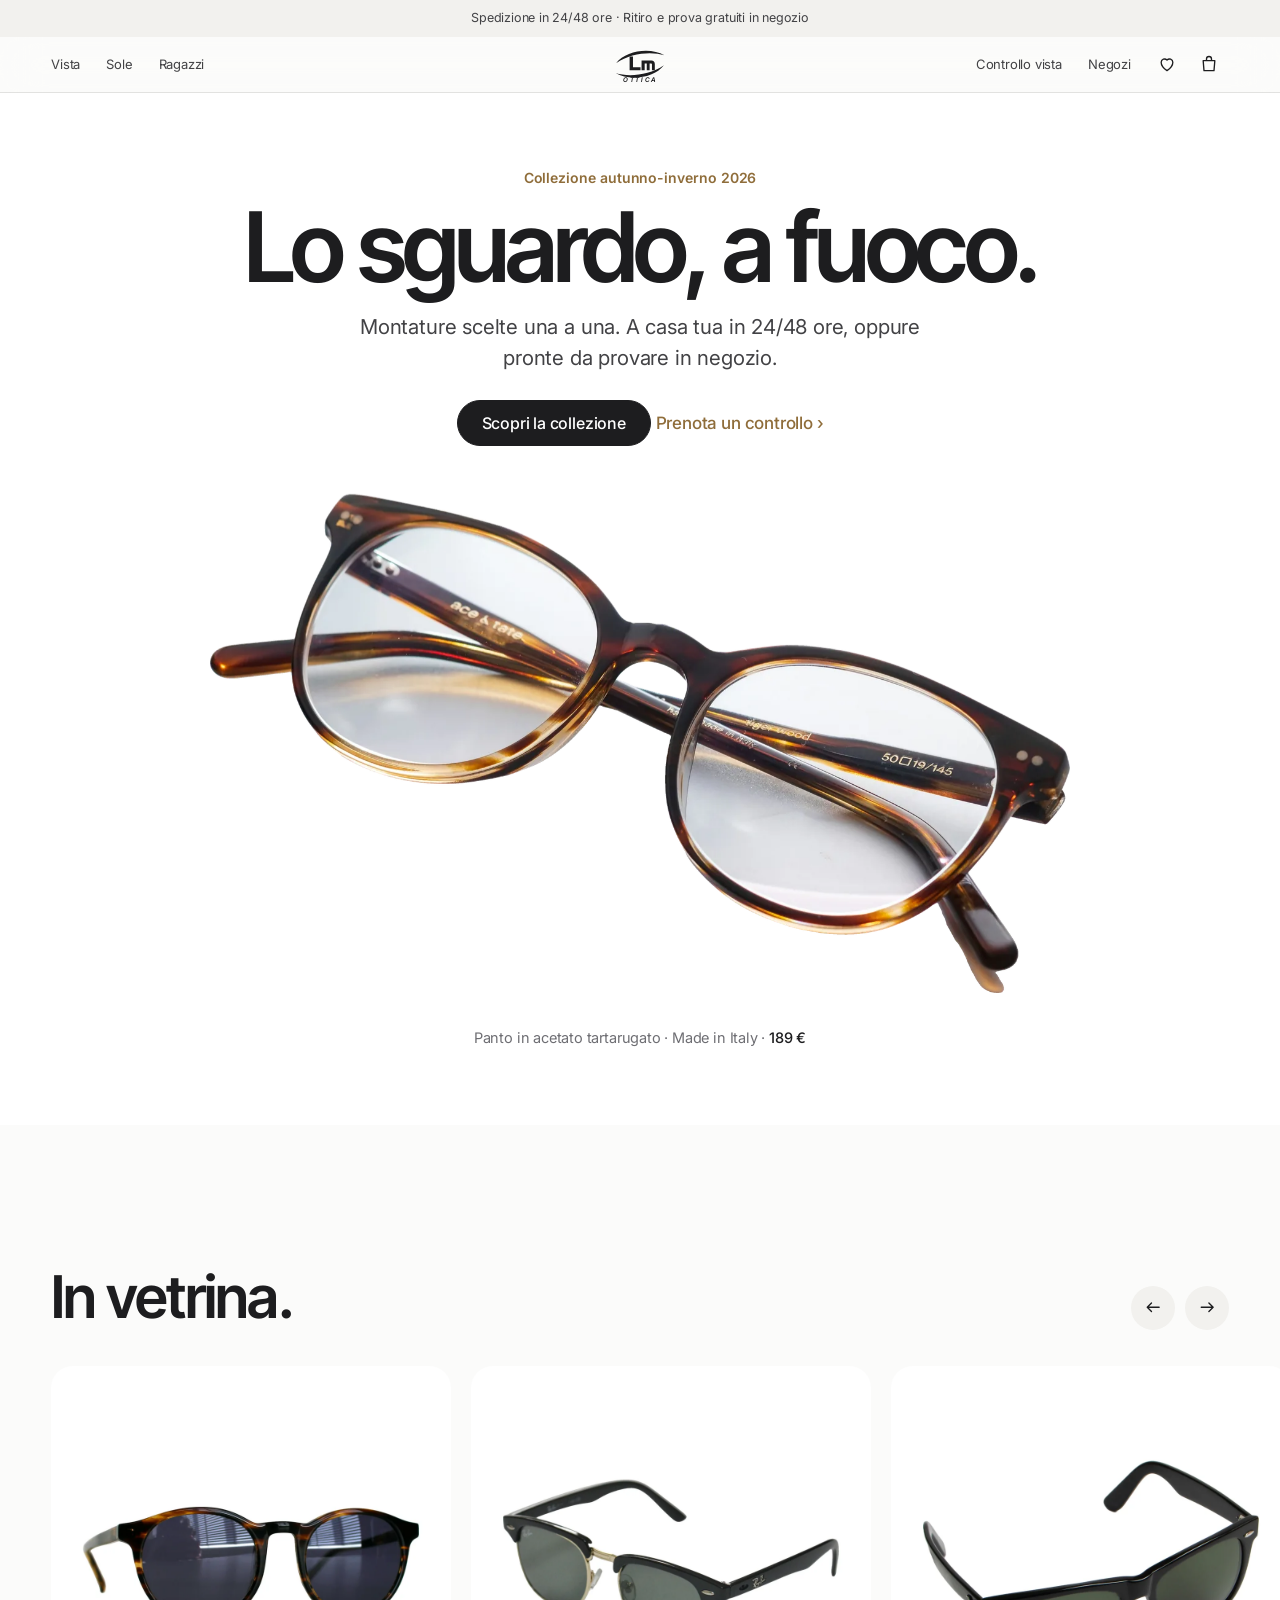
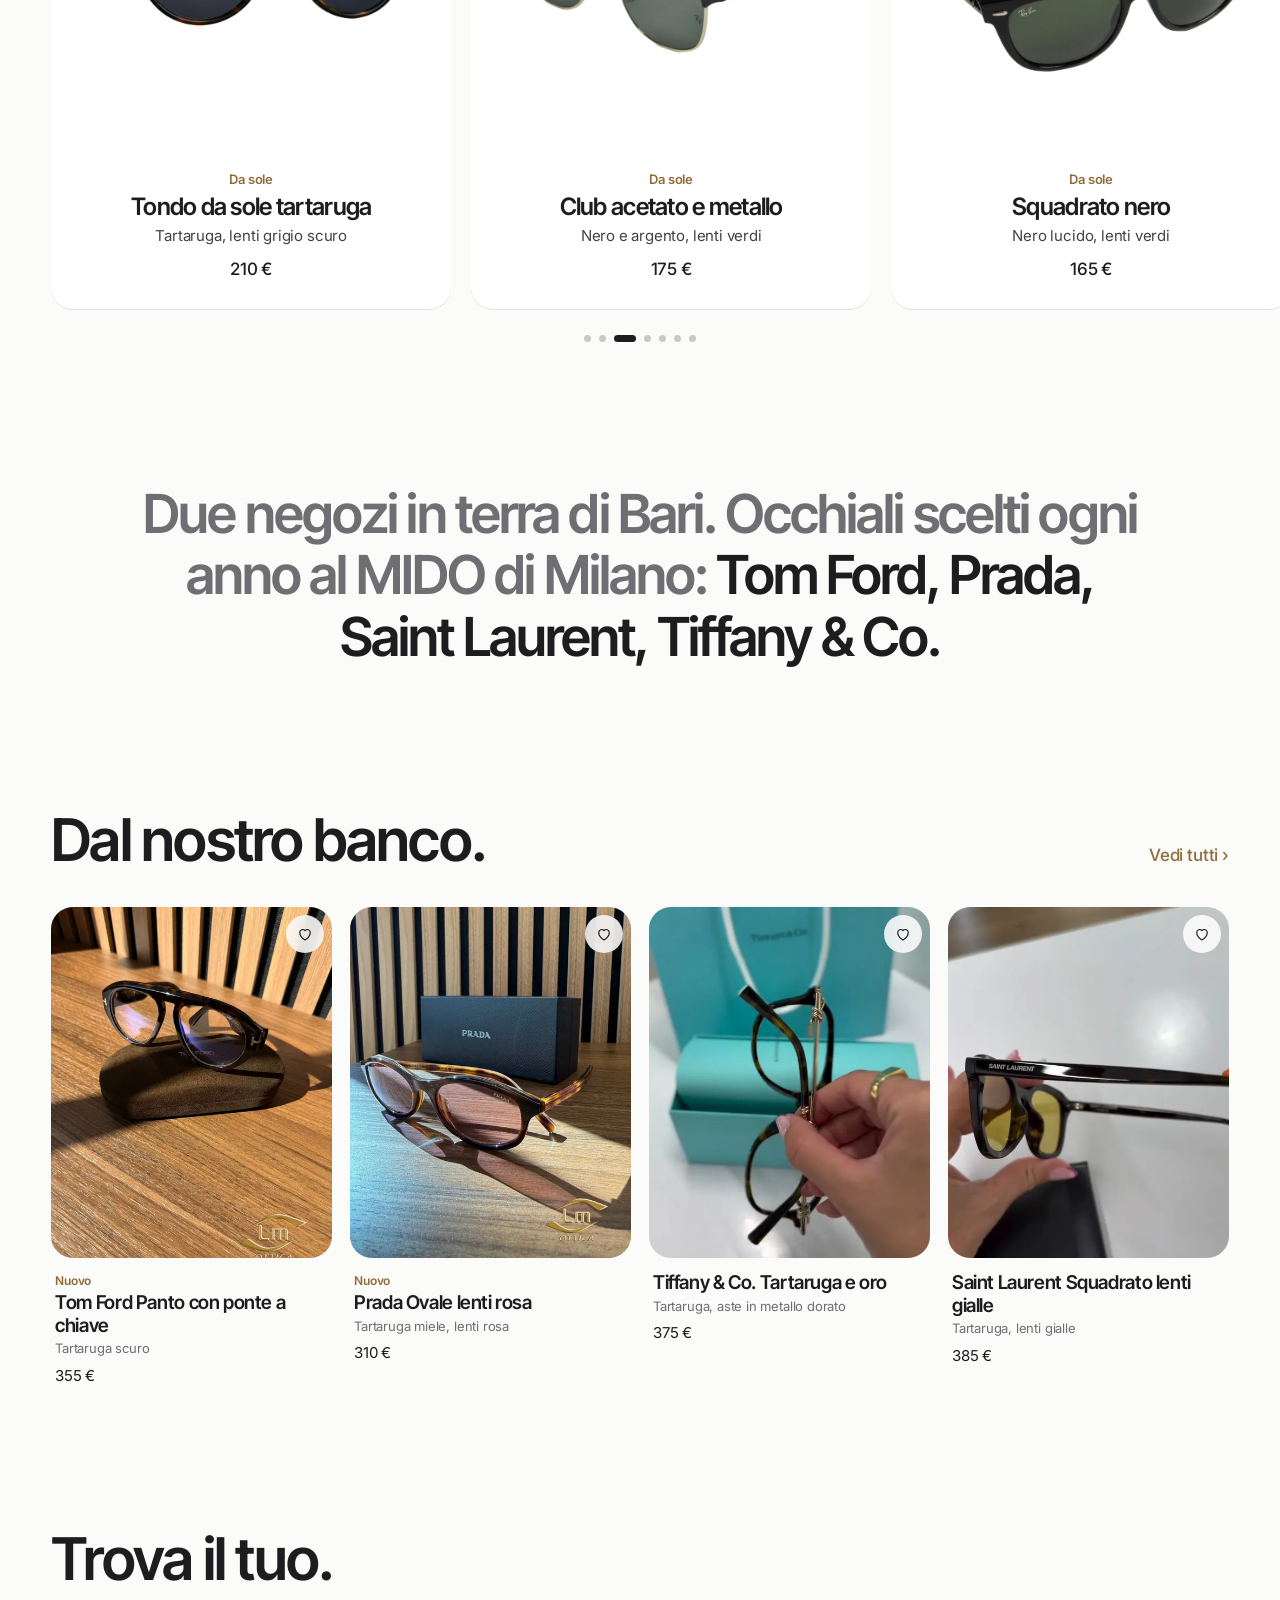
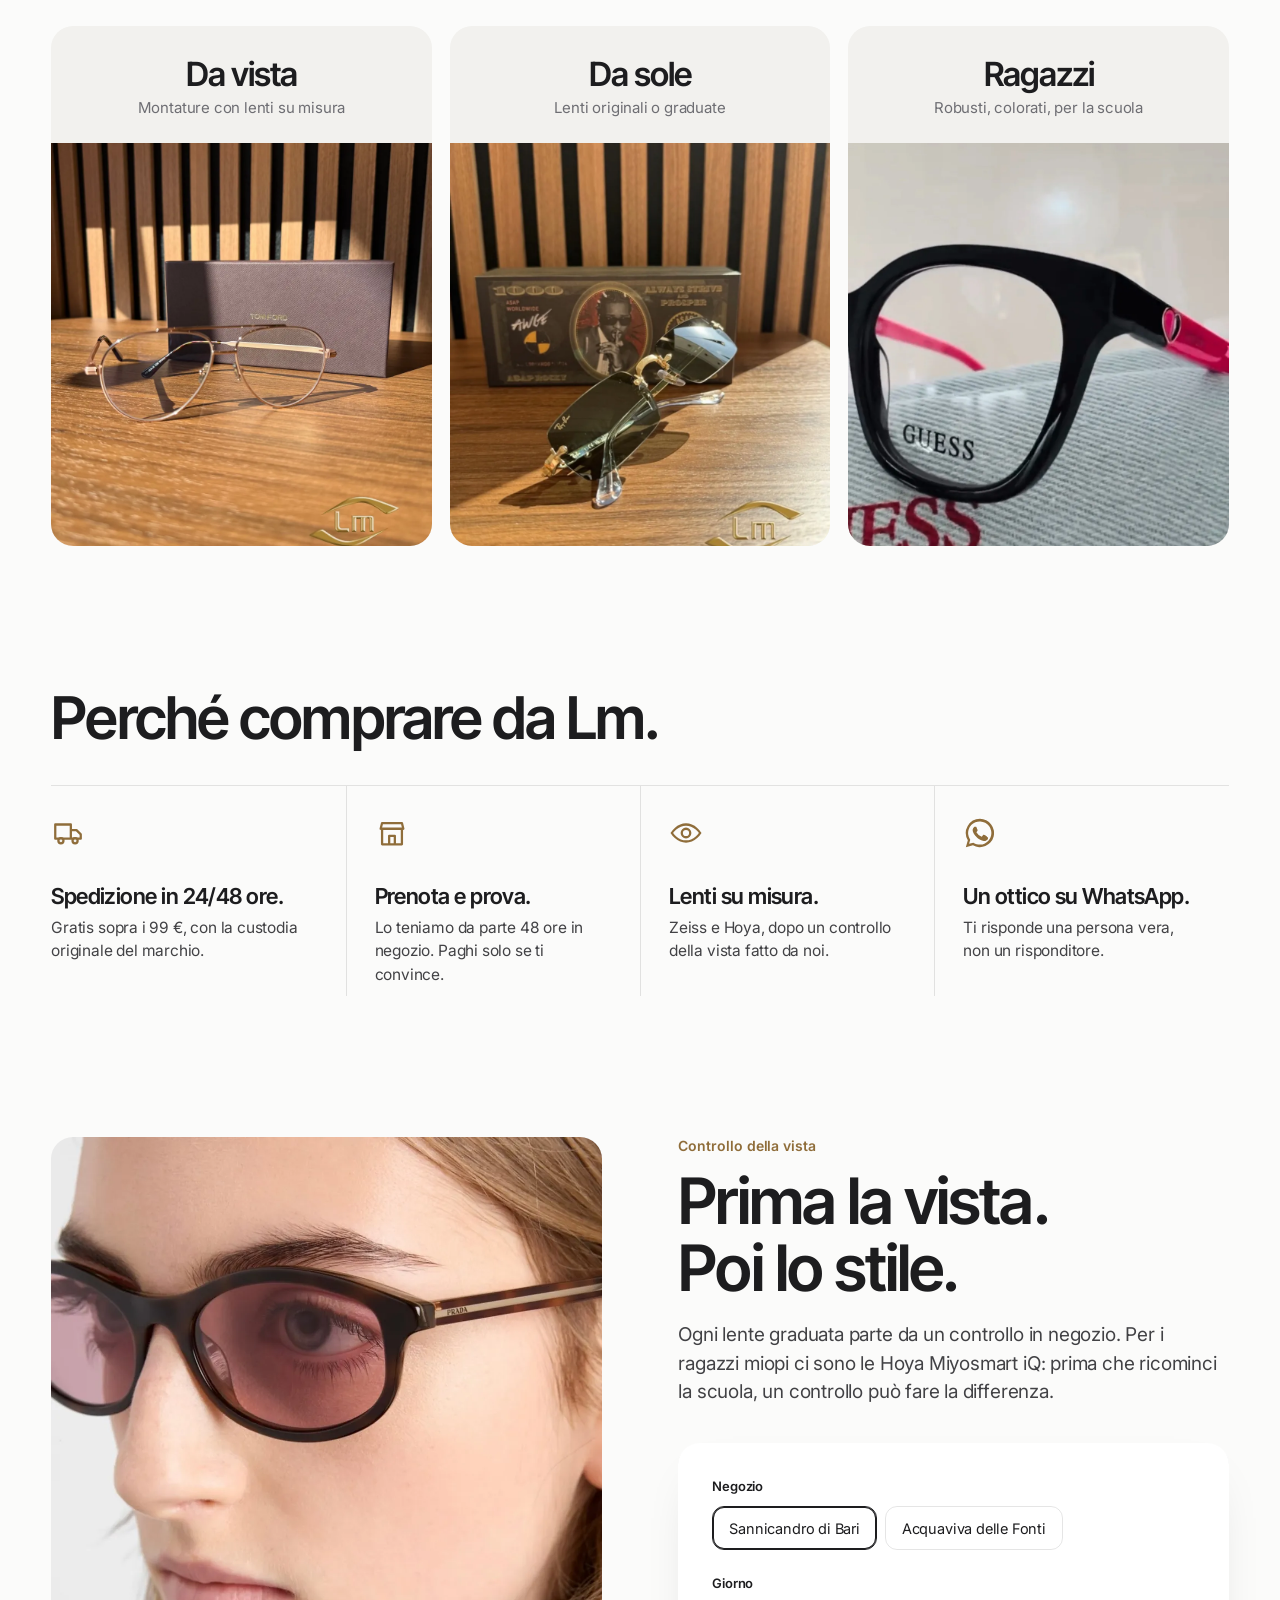
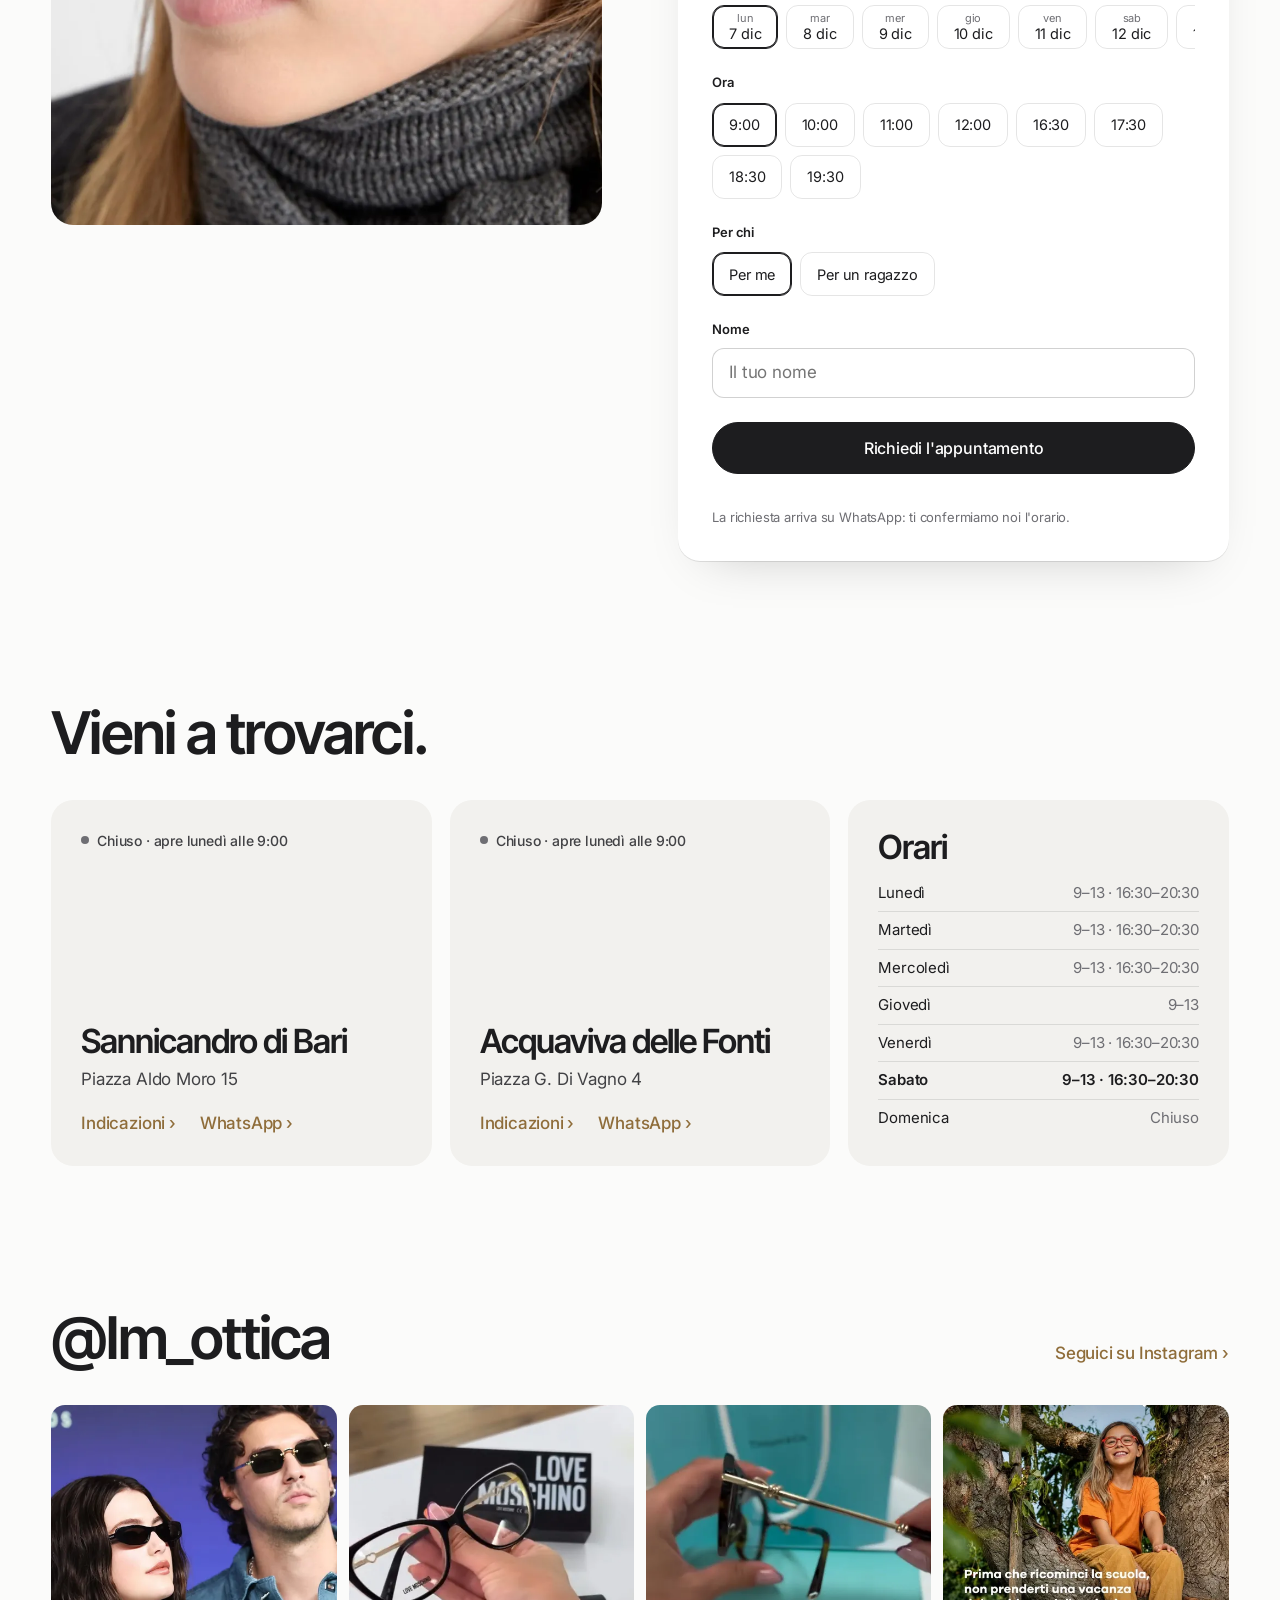
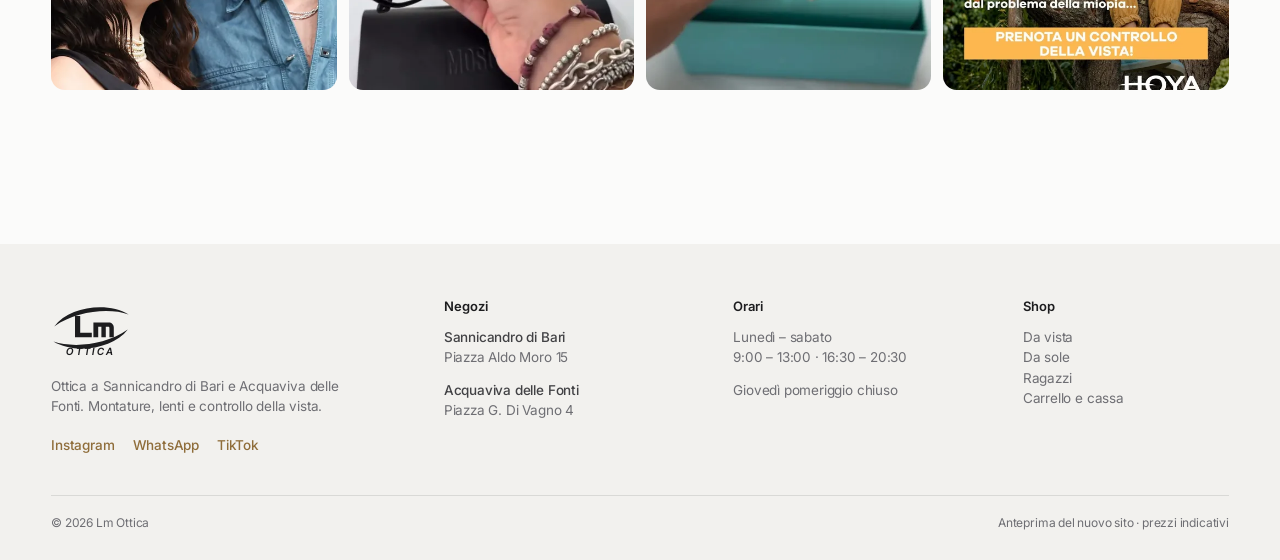
==== commit aa7b6494: "Aggiorna anteprima" ====
--- a/index.html
+++ b/index.html
@@ -1 +1 @@
-<!doctype html> <html lang="it"> <head> <meta charset="utf-8"> <meta name="viewport" content="width=device-width,initial-scale=1,viewport-fit=cover"> <title>Lm Ottica · Occhiali da vista e da sole · Sannicandro di Bari e Acquaviva delle Fonti</title> <meta name="description" content="Tom Ford, Prada, Saint Laurent, Tiffany & Co. e altri marchi. Ordina online con spedizione in 24/48 ore o prova in negozio a Sannicandro di Bari e Acquaviva delle Fonti."> <meta name="robots" content="noindex, nofollow"> <meta name="theme-color" content="#f7f5f1"> <meta property="og:title" content="Lm Ottica · Occhiali da vista e da sole · Sannicandro di Bari e Acquaviva delle Fonti"> <meta property="og:description" content="Tom Ford, Prada, Saint Laurent, Tiffany & Co. e altri marchi. Ordina online con spedizione in 24/48 ore o prova in negozio a Sannicandro di Bari e Acquaviva delle Fonti."> <meta property="og:image" content="assets/og.jpg"> <link rel="icon" href="favicon.svg" type="image/svg+xml"> <link rel="preconnect" href="https://fonts.googleapis.com"> <link rel="preconnect" href="https://fonts.gstatic.com" crossorigin> <link href="https://fonts.googleapis.com/css2?family=Inter+Tight:wght@500;600;700&family=Inter:wght@300;400;500;600&display=swap" rel="stylesheet"> <link rel="stylesheet" href="styles.css"> </head> <body class="p-home"> <svg width="0" height="0" style="position:absolute" aria-hidden="true"> <symbol id="i-borsa" viewBox="0 0 24 24"><path d="M5 8h14l-1 12H6L5 8Z" fill="none" stroke="currentColor" stroke-width="1.6" stroke-linejoin="round"/><path d="M9 8V6a3 3 0 0 1 6 0v2" fill="none" stroke="currentColor" stroke-width="1.6"/></symbol> <symbol id="i-cuore" viewBox="0 0 24 24"><path d="M12 20s-7-4.4-7-10a4 4 0 0 1 7-2.6A4 4 0 0 1 19 10c0 5.6-7 10-7 10Z" fill="none" stroke="currentColor" stroke-width="1.6" stroke-linejoin="round"/></symbol> <symbol id="i-menu" viewBox="0 0 24 24"><path d="M4 8h16M4 16h16" stroke="currentColor" stroke-width="1.6" stroke-linecap="round"/></symbol> <symbol id="i-x" viewBox="0 0 24 24"><path d="M6 6l12 12M18 6 6 18" stroke="currentColor" stroke-width="1.6" stroke-linecap="round"/></symbol> <symbol id="i-freccia" viewBox="0 0 24 24"><path d="M5 12h14m-5-5 5 5-5 5" fill="none" stroke="currentColor" stroke-width="1.6" stroke-linecap="round" stroke-linejoin="round"/></symbol> <symbol id="i-wa" viewBox="0 0 24 24"><path fill="currentColor" d="M12 2a10 10 0 0 0-8.6 15.1L2 22l5-1.3A10 10 0 1 0 12 2Zm0 18.2c-1.6 0-3.1-.4-4.4-1.2l-.3-.2-3 .8.8-2.9-.2-.3A8.2 8.2 0 1 1 12 20.2Zm4.5-6.1c-.2-.1-1.5-.7-1.7-.8-.2-.1-.4-.1-.6.1l-.8 1c-.1.2-.3.2-.5.1a6.7 6.7 0 0 1-3.3-2.9c-.3-.4.2-.4.7-1.4.1-.2 0-.3 0-.4l-.8-1.8c-.2-.5-.4-.4-.6-.4h-.5c-.2 0-.5.1-.7.3-.2.3-.9.9-.9 2.2s1 2.6 1.1 2.7c.1.2 1.9 2.9 4.6 4.1 1.7.7 2.4.8 3.2.7.5-.1 1.5-.6 1.8-1.2.2-.6.2-1.1.1-1.2l-.5-.3Z"/></symbol> <symbol id="i-pin" viewBox="0 0 24 24"><path d="M12 21s-6-5.6-6-11a6 6 0 0 1 12 0c0 5.4-6 11-6 11Z" fill="none" stroke="currentColor" stroke-width="1.6"/><circle cx="12" cy="10" r="2.2" fill="none" stroke="currentColor" stroke-width="1.6"/></symbol> <symbol id="i-furgone" viewBox="0 0 24 24"><path d="M3 6h11v10H3zM14 10h4l3 3v3h-7" fill="none" stroke="currentColor" stroke-width="1.6" stroke-linejoin="round"/><circle cx="7" cy="17.5" r="1.8" fill="var(--sf,#fff)" stroke="currentColor" stroke-width="1.6"/><circle cx="17" cy="17.5" r="1.8" fill="var(--sf,#fff)" stroke="currentColor" stroke-width="1.6"/></symbol> <symbol id="i-negozio" viewBox="0 0 24 24"><path d="M4 9h16l-1-4H5L4 9Zm1 0v11h14V9M10 20v-6h4v6" fill="none" stroke="currentColor" stroke-width="1.6" stroke-linejoin="round"/></symbol> <symbol id="i-occhio" viewBox="0 0 24 24"><path d="M2 12s3.6-6 10-6 10 6 10 6-3.6 6-10 6S2 12 2 12Z" fill="none" stroke="currentColor" stroke-width="1.6"/><circle cx="12" cy="12" r="3" fill="none" stroke="currentColor" stroke-width="1.6"/></symbol> <symbol id="i-ok" viewBox="0 0 24 24"><path d="m5 12.5 4.5 4.5L19 7.5" fill="none" stroke="currentColor" stroke-width="1.8" stroke-linecap="round" stroke-linejoin="round"/></symbol> <symbol id="i-ig" viewBox="0 0 24 24"><rect x="3.5" y="3.5" width="17" height="17" rx="5" fill="none" stroke="currentColor" stroke-width="1.6"/><circle cx="12" cy="12" r="4" fill="none" stroke="currentColor" stroke-width="1.6"/><circle cx="17.2" cy="6.8" r="1.1" fill="currentColor"/></symbol> <symbol id="i-ritorno" viewBox="0 0 24 24"><path d="M4 12a8 8 0 1 0 2.4-5.7M4 4v4h4" fill="none" stroke="currentColor" stroke-width="1.6" stroke-linecap="round" stroke-linejoin="round"/></symbol> </svg><div class="avviso">Spedizione in 24/48 ore · Ritiro e prova gratuiti in negozio</div> <header class="testata"> <div class="t-sx"> <button class="ico-btn solo-tel" type="button" data-apri-menu aria-label="Menu"><svg><use href="#i-menu"/></svg></button> <nav class="testata-nav" aria-label="Collezioni"> <a href="shop.html?cat=vista">Vista</a> <a href="shop.html?cat=sole">Sole</a> <a href="shop.html?cat=ragazzi">Ragazzi</a> </nav> </div> <a class="testata-logo" href="index.html" aria-label="Lm Ottica, home"><svg class="logo" viewBox="0 0 200 142" role="img" aria-label="Lm Ottica"><g fill="currentColor"> <path d="M8 66C46 16 142 4 194 36 146 20 66 26 8 66Z"/> <path d="M192 74C154 124 58 136 6 104 54 120 134 114 192 74Z"/> <path d="M60 40h13v42h29v11H60Z"/> <path d="M106 56h38c8 0 13 5 13 13v24h-11V70c0-2-1-3-3-3h-6v26h-11V67h-8v26h-12Z"/> <text x="100" y="138" text-anchor="middle" font-family="Inter Tight,Arial,sans-serif" font-style="italic" font-weight="600" font-size="25" letter-spacing="6">OTTICA</text> </g></svg></a> <div class="t-dx"> <nav class="testata-nav" aria-label="Servizi"> <a href="index.html#vista">Controllo vista</a> <a href="index.html#negozi">Negozi</a> </nav> <a class="ico-btn" href="shop.html?preferiti=1" aria-label="Preferiti"><svg><use href="#i-cuore"/></svg><span class="conta" data-conta-pref hidden>0</span></a> <button class="ico-btn" type="button" data-apri-carrello aria-label="Carrello"><svg><use href="#i-borsa"/></svg><span class="conta" data-conta-carrello hidden>0</span></button> </div> </header> <div class="menu-tel" data-menu hidden> <button class="ico-btn chiudi" type="button" data-chiudi-menu aria-label="Chiudi menu"><svg><use href="#i-x"/></svg></button> <nav> <a href="shop.html">Tutti gli occhiali</a> <a href="shop.html?cat=vista">Da vista</a> <a href="shop.html?cat=sole">Da sole</a> <a href="shop.html?cat=ragazzi">Ragazzi</a> <a href="index.html#vista">Controllo della vista</a> <a href="index.html#negozi">I negozi</a> </nav> <a class="btn btn-linea-chiara" href="https://wa.me/393512587280">Scrivici su WhatsApp</a> </div> <main id="contenuto"> <section class="apertura" data-apertura> <div class="apertura-testo"> <p class="sopratitolo">Nuovo · Tom Ford</p> <h1>Lo sguardo,<br>a fuoco.</h1> <p class="apertura-sub">Montature scelte una a una. A casa tua in 24/48 ore, oppure pronte da provare in negozio.</p> <div class="azioni"> <a class="btn" href="prodotto.html?p=tom-ford-panto-tartaruga">Acquista · 355 €</a> <a class="link-oro" href="shop.html">Scopri la collezione ›</a> </div> </div> <a class="apertura-foto" href="prodotto.html?p=tom-ford-panto-tartaruga" aria-label="Tom Ford Panto con ponte a chiave"> <img class="nitida" src="assets/hero.webp" alt="Occhiale Tom Ford panto in tartaruga sul banco in legno del negozio" width="1200" height="1500" fetchpriority="high"> <img class="sfocata" src="assets/hero-sfocata.webp" alt="" aria-hidden="true"> <span class="apertura-etichetta">Tom Ford Panto · tartaruga scuro</span> </a> </section> <section class="sezione galleria-sez"> <div class="testa-sez rv"> <h2>In vetrina.</h2> <div class="galleria-frecce"> <button class="freccia" type="button" data-scorri="-1" aria-label="Precedente"><svg><use href="#i-freccia"/></svg></button> <button class="freccia" type="button" data-scorri="1" aria-label="Successivo"><svg><use href="#i-freccia"/></svg></button> </div> </div> <div class="vetrina-scorri" data-vetrina-scorri> <a class="pezzo" href="prodotto.html?p=tom-ford-cat-eye-animalier"> <img src="assets/tomford-2-1000.webp" alt="Tom Ford cat-eye animalier" loading="lazy"> <span class="pezzo-testo"><small>Tom Ford</small><strong>Cat-eye animalier</strong><span>Acetato maculato, “T” in metallo sulle aste.</span><em>345 €</em></span> </a> <a class="pezzo" href="prodotto.html?p=prada-ovale-lenti-rosa"> <img src="assets/prada-2-1000.webp" alt="Prada ovale con lenti rosa" loading="lazy"> <span class="pezzo-testo"><small>Prada</small><strong>Ovale lenti rosa</strong><span>Tartaruga miele, lenti rosa sfumate.</span><em>310 €</em></span> </a> <a class="pezzo" href="prodotto.html?p=saint-laurent-ovale-nero"> <img src="assets/offcampus-2-1000.webp" alt="Saint Laurent ovale sottile nero" loading="lazy"> <span class="pezzo-testo"><small>Saint Laurent</small><strong>Ovale sottile</strong><span>Quello della serie Off Campus.</span><em>365 €</em></span> </a> <a class="pezzo" href="prodotto.html?p=tom-ford-ovale-oro"> <img src="assets/tomford-6-1000.webp" alt="Tom Ford ovale in metallo dorato" loading="lazy"> <span class="pezzo-testo"><small>Tom Ford</small><strong>Ovale in metallo</strong><span>Profilo sottile color oro.</span><em>340 €</em></span> </a> <a class="pezzo" href="prodotto.html?p=prada-ultraleggero-cristallo"> <img src="assets/prada-3-1000.webp" alt="Prada ultraleggero trasparente" loading="lazy"> <span class="pezzo-testo"><small>Prada</small><strong>Ultraleggero cristallo</strong><span>Linee morbide, placca con il logo.</span><em>275 €</em></span> </a> </div> <div class="galleria-punti" data-punti aria-hidden="true"></div> </section> <section class="sezione frase"> <p class="rv">Due negozi in terra di Bari. Occhiali scelti ogni anno al MIDO di Milano: <span>Tom Ford, Prada, Saint Laurent, Tiffany &amp; Co.</span></p> </section> <section class="sezione"> <div class="testa-sez rv"> <h2>Nuovi arrivi.</h2> <a class="link-oro" href="shop.html">Vedi tutti ›</a> </div> <div class="griglia quattro" data-griglia="nuovi"></div> </section> <section class="sezione categorie"> <div class="testa-sez rv"><h2>Trova il tuo.</h2></div> <div class="trittico"> <a class="tt rv" href="shop.html?cat=vista"> <span class="tt-testo"><span class="tt-nome">Da vista</span><span class="tt-sub">Montature con lenti su misura</span></span> <span class="tt-foto"><img src="assets/tomford-3-1000.webp" alt="Tom Ford cat-eye trasparente" loading="lazy"></span> </a> <a class="tt rv" href="shop.html?cat=sole"> <span class="tt-testo"><span class="tt-nome">Da sole</span><span class="tt-sub">Lenti originali o graduate</span></span> <span class="tt-foto"><img src="assets/offcampus-2-1000.webp" alt="Saint Laurent ovale nero" loading="lazy"></span> </a> <a class="tt rv" href="shop.html?cat=ragazzi"> <span class="tt-testo"><span class="tt-nome">Ragazzi</span><span class="tt-sub">Robusti, colorati, per la scuola</span></span> <span class="tt-foto"><img src="assets/astuccio-0-1000.webp" alt="Guess nero e fucsia" loading="lazy"></span> </a> </div> </section> <section class="sezione vantaggi"> <div class="testa-sez rv"><h2>Perché comprare da Lm.</h2></div> <div class="vantaggi-griglia"> <div class="rv"><svg><use href="#i-furgone"/></svg><h3>Spedizione in 24/48 ore.</h3><p>Gratis sopra i 99 €, con la custodia originale del marchio.</p></div> <div class="rv"><svg><use href="#i-negozio"/></svg><h3>Prenota e prova.</h3><p>Lo teniamo da parte 48 ore in negozio. Paghi solo se ti convince.</p></div> <div class="rv"><svg><use href="#i-occhio"/></svg><h3>Lenti su misura.</h3><p>Zeiss e Hoya, dopo un controllo della vista fatto da noi.</p></div> <div class="rv"><svg><use href="#i-wa"/></svg><h3>Un ottico su WhatsApp.</h3><p>Ti risponde una persona vera, non un risponditore.</p></div> </div> </section> <section class="sezione vista" id="vista"> <div class="vista-foto rv"><img src="assets/miyosmart-1000.webp" alt="Campagna Hoya Miyosmart: bambina con occhiali seduta su un albero" loading="lazy"></div> <div class="vista-testo"> <p class="sopratitolo rv">Controllo della vista</p> <h2 class="rv">Prima la vista.<br>Poi lo stile.</h2> <p class="rv">Ogni lente graduata parte da un controllo in negozio. Per i ragazzi miopi ci sono le Hoya Miyosmart iQ: prima che ricominci la scuola, un controllo può fare la differenza.</p> <form class="prenota rv" data-prenota> <fieldset> <legend>Negozio</legend> <div class="scelte"> <label class="chip"><input type="radio" name="negozio" value="Sannicandro di Bari" checked="checked"><span>Sannicandro di Bari</span></label> <label class="chip"><input type="radio" name="negozio" value="Acquaviva delle Fonti"><span>Acquaviva delle Fonti</span></label> </div> </fieldset> <fieldset> <legend>Giorno</legend> <div class="scelte giorni" data-giorni></div> </fieldset> <fieldset> <legend>Ora</legend> <div class="scelte ore" data-ore></div> </fieldset> <fieldset> <legend>Per chi</legend> <div class="scelte"> <label class="chip"><input type="radio" name="chi" value="per me" checked="checked"><span>Per me</span></label> <label class="chip"><input type="radio" name="chi" value="per mio figlio/mia figlia"><span>Per un ragazzo</span></label> </div> </fieldset> <label class="campo"><span>Nome</span><input name="nome" autocomplete="given-name" required placeholder="Il tuo nome"></label> <button class="btn largo" type="submit">Richiedi l'appuntamento</button> <p class="nota">La richiesta arriva su WhatsApp: ti confermiamo noi l'orario.</p> </form> </div> </section> <section class="sezione negozi" id="negozi"> <div class="testa-sez rv"><h2>Vieni a trovarci.</h2></div> <div class="negozi-griglia"> <article class="negozio rv"> <p class="stato" data-stato></p> <h3>Sannicandro di Bari</h3> <p>Piazza Aldo Moro 15</p> <p class="negozio-link"> <a class="link-oro" href="https://www.google.com/maps/search/?api=1&amp;query=Lm+Ottica+Piazza+Aldo+Moro+15+Sannicandro+di+Bari">Indicazioni ›</a> <a class="link-oro" href="https://wa.me/393512587280">WhatsApp ›</a> </p> </article> <article class="negozio rv"> <p class="stato" data-stato></p> <h3>Acquaviva delle Fonti</h3> <p>Piazza G. Di Vagno 4</p> <p class="negozio-link"> <a class="link-oro" href="https://www.google.com/maps/search/?api=1&amp;query=Lm+Ottica+Piazza+Di+Vagno+4+Acquaviva+delle+Fonti">Indicazioni ›</a> <a class="link-oro" href="https://wa.me/393512587280">WhatsApp ›</a> </p> </article> <div class="orari rv"> <h3>Orari</h3> <dl data-orari> <div><dt>Lunedì</dt><dd>9–13 · 16:30–20:30</dd></div> <div><dt>Martedì</dt><dd>9–13 · 16:30–20:30</dd></div> <div><dt>Mercoledì</dt><dd>9–13 · 16:30–20:30</dd></div> <div><dt>Giovedì</dt><dd>9–13</dd></div> <div><dt>Venerdì</dt><dd>9–13 · 16:30–20:30</dd></div> <div><dt>Sabato</dt><dd>9–13 · 16:30–20:30</dd></div> <div><dt>Domenica</dt><dd>Chiuso</dd></div> </dl> </div> </div> </section> <section class="sezione insta"> <div class="testa-sez rv"><h2>@lm_ottica</h2><a class="link-oro" href="https://www.instagram.com/lm_ottica/">Seguici su Instagram ›</a></div> <div class="insta-griglia"> <a href="https://www.instagram.com/lm_ottica/" class="rv"><img src="assets/tomford-4-520.webp" alt="Tom Ford panto su custodia" loading="lazy"></a> <a href="https://www.instagram.com/lm_ottica/" class="rv"><img src="assets/prada-1-520.webp" alt="Ragazza con occhiali Prada lenti rosa" loading="lazy"></a> <a href="https://www.instagram.com/lm_ottica/" class="rv"><img src="assets/offcampus-3-520.webp" alt="Ray-Ban senza montatura" loading="lazy"></a> <a href="https://www.instagram.com/lm_ottica/" class="rv"><img src="assets/tiffany-3-520.webp" alt="Occhiale Tiffany tartaruga" loading="lazy"></a> <a href="https://www.instagram.com/lm_ottica/" class="rv"><img src="assets/tomford-5-520.webp" alt="Tom Ford pilot dorato" loading="lazy"></a> <a href="https://www.instagram.com/lm_ottica/" class="rv"><img src="assets/moschino-3-520.webp" alt="Moschino verde" loading="lazy"></a> </div> </section> </main> <div class="velo" data-velo hidden></div> <aside class="carrello" data-carrello aria-label="Carrello" aria-hidden="true"> <div class="carrello-top"> <h2>La tua selezione</h2> <button class="ico-btn" type="button" data-chiudi-carrello aria-label="Chiudi carrello"><svg><use href="#i-x"/></svg></button> </div> <div class="carrello-soglia" data-soglia></div> <div class="carrello-righe" data-righe></div> <div class="carrello-fondo" data-fondo-carrello> <div class="riga-tot"><span>Totale</span><strong data-totale>0 €</strong></div> <a class="btn largo" href="cassa.html">Procedi all'acquisto</a> <p class="nota">Spedizione in 24/48 ore oppure ritiro gratis in negozio.</p> </div> </aside> <div class="toast" data-toast role="status" aria-live="polite"></div> <footer class="piede"> <div class="piede-alto"> <div class="piede-marchio"> <svg class="logo" viewBox="0 0 200 142" role="img" aria-label="Lm Ottica"><g fill="currentColor"> <path d="M8 66C46 16 142 4 194 36 146 20 66 26 8 66Z"/> <path d="M192 74C154 124 58 136 6 104 54 120 134 114 192 74Z"/> <path d="M60 40h13v42h29v11H60Z"/> <path d="M106 56h38c8 0 13 5 13 13v24h-11V70c0-2-1-3-3-3h-6v26h-11V67h-8v26h-12Z"/> <text x="100" y="138" text-anchor="middle" font-family="Inter Tight,Arial,sans-serif" font-style="italic" font-weight="600" font-size="25" letter-spacing="6">OTTICA</text> </g></svg> <p>Ottica a Sannicandro di Bari e Acquaviva delle Fonti. Montature, lenti e controllo della vista.</p> <div class="piede-social"> <a class="piede-link" href="https://www.instagram.com/lm_ottica/">Instagram</a> <a class="piede-link" href="https://wa.me/393512587280">WhatsApp</a> <a class="piede-link" href="https://www.tiktok.com/@lmottica1">TikTok</a> </div> </div> <div> <h3>Negozi</h3> <p><strong>Sannicandro di Bari</strong><br>Piazza Aldo Moro 15</p> <p><strong>Acquaviva delle Fonti</strong><br>Piazza G. Di Vagno 4</p> </div> <div> <h3>Orari</h3> <p>Lunedì – sabato<br>9:00 – 13:00 · 16:30 – 20:30</p> <p>Giovedì pomeriggio chiuso</p> </div> <div> <h3>Shop</h3> <p><a href="shop.html?cat=vista">Da vista</a><br><a href="shop.html?cat=sole">Da sole</a><br><a href="shop.html?cat=ragazzi">Ragazzi</a><br><a href="cassa.html">Carrello e cassa</a></p> </div> </div> <div class="piede-basso"> <span>© 2026 Lm Ottica</span> <span>Anteprima del nuovo sito · prezzi indicativi</span> </div> </footer> <script src="prodotti.js"></script> <script src="app.js"></script> </body> </html> +<!doctype html> <html lang="it"> <head> <meta charset="utf-8"> <meta name="viewport" content="width=device-width,initial-scale=1,viewport-fit=cover"> <title>Lm Ottica · Occhiali da vista e da sole · Sannicandro di Bari e Acquaviva delle Fonti</title> <meta name="description" content="Tom Ford, Prada, Saint Laurent, Tiffany & Co. e altri marchi. Ordina online con spedizione in 24/48 ore o prova in negozio a Sannicandro di Bari e Acquaviva delle Fonti."> <meta name="robots" content="noindex, nofollow"> <meta name="theme-color" content="#f7f5f1"> <meta property="og:title" content="Lm Ottica · Occhiali da vista e da sole · Sannicandro di Bari e Acquaviva delle Fonti"> <meta property="og:description" content="Tom Ford, Prada, Saint Laurent, Tiffany & Co. e altri marchi. Ordina online con spedizione in 24/48 ore o prova in negozio a Sannicandro di Bari e Acquaviva delle Fonti."> <meta property="og:image" content="assets/og.jpg"> <link rel="icon" href="favicon.svg" type="image/svg+xml"> <link rel="preconnect" href="https://fonts.googleapis.com"> <link rel="preconnect" href="https://fonts.gstatic.com" crossorigin> <link href="https://fonts.googleapis.com/css2?family=Inter+Tight:wght@500;600;700&family=Inter:wght@300;400;500;600&display=swap" rel="stylesheet"> <link rel="stylesheet" href="styles.css"> </head> <body class="p-home"> <svg width="0" height="0" style="position:absolute" aria-hidden="true"> <symbol id="i-borsa" viewBox="0 0 24 24"><path d="M5 8h14l-1 12H6L5 8Z" fill="none" stroke="currentColor" stroke-width="1.6" stroke-linejoin="round"/><path d="M9 8V6a3 3 0 0 1 6 0v2" fill="none" stroke="currentColor" stroke-width="1.6"/></symbol> <symbol id="i-cuore" viewBox="0 0 24 24"><path d="M12 20s-7-4.4-7-10a4 4 0 0 1 7-2.6A4 4 0 0 1 19 10c0 5.6-7 10-7 10Z" fill="none" stroke="currentColor" stroke-width="1.6" stroke-linejoin="round"/></symbol> <symbol id="i-menu" viewBox="0 0 24 24"><path d="M4 8h16M4 16h16" stroke="currentColor" stroke-width="1.6" stroke-linecap="round"/></symbol> <symbol id="i-x" viewBox="0 0 24 24"><path d="M6 6l12 12M18 6 6 18" stroke="currentColor" stroke-width="1.6" stroke-linecap="round"/></symbol> <symbol id="i-freccia" viewBox="0 0 24 24"><path d="M5 12h14m-5-5 5 5-5 5" fill="none" stroke="currentColor" stroke-width="1.6" stroke-linecap="round" stroke-linejoin="round"/></symbol> <symbol id="i-wa" viewBox="0 0 24 24"><path fill="currentColor" d="M12 2a10 10 0 0 0-8.6 15.1L2 22l5-1.3A10 10 0 1 0 12 2Zm0 18.2c-1.6 0-3.1-.4-4.4-1.2l-.3-.2-3 .8.8-2.9-.2-.3A8.2 8.2 0 1 1 12 20.2Zm4.5-6.1c-.2-.1-1.5-.7-1.7-.8-.2-.1-.4-.1-.6.1l-.8 1c-.1.2-.3.2-.5.1a6.7 6.7 0 0 1-3.3-2.9c-.3-.4.2-.4.7-1.4.1-.2 0-.3 0-.4l-.8-1.8c-.2-.5-.4-.4-.6-.4h-.5c-.2 0-.5.1-.7.3-.2.3-.9.9-.9 2.2s1 2.6 1.1 2.7c.1.2 1.9 2.9 4.6 4.1 1.7.7 2.4.8 3.2.7.5-.1 1.5-.6 1.8-1.2.2-.6.2-1.1.1-1.2l-.5-.3Z"/></symbol> <symbol id="i-pin" viewBox="0 0 24 24"><path d="M12 21s-6-5.6-6-11a6 6 0 0 1 12 0c0 5.4-6 11-6 11Z" fill="none" stroke="currentColor" stroke-width="1.6"/><circle cx="12" cy="10" r="2.2" fill="none" stroke="currentColor" stroke-width="1.6"/></symbol> <symbol id="i-furgone" viewBox="0 0 24 24"><path d="M3 6h11v10H3zM14 10h4l3 3v3h-7" fill="none" stroke="currentColor" stroke-width="1.6" stroke-linejoin="round"/><circle cx="7" cy="17.5" r="1.8" fill="var(--sf,#fff)" stroke="currentColor" stroke-width="1.6"/><circle cx="17" cy="17.5" r="1.8" fill="var(--sf,#fff)" stroke="currentColor" stroke-width="1.6"/></symbol> <symbol id="i-negozio" viewBox="0 0 24 24"><path d="M4 9h16l-1-4H5L4 9Zm1 0v11h14V9M10 20v-6h4v6" fill="none" stroke="currentColor" stroke-width="1.6" stroke-linejoin="round"/></symbol> <symbol id="i-occhio" viewBox="0 0 24 24"><path d="M2 12s3.6-6 10-6 10 6 10 6-3.6 6-10 6S2 12 2 12Z" fill="none" stroke="currentColor" stroke-width="1.6"/><circle cx="12" cy="12" r="3" fill="none" stroke="currentColor" stroke-width="1.6"/></symbol> <symbol id="i-ok" viewBox="0 0 24 24"><path d="m5 12.5 4.5 4.5L19 7.5" fill="none" stroke="currentColor" stroke-width="1.8" stroke-linecap="round" stroke-linejoin="round"/></symbol> <symbol id="i-ig" viewBox="0 0 24 24"><rect x="3.5" y="3.5" width="17" height="17" rx="5" fill="none" stroke="currentColor" stroke-width="1.6"/><circle cx="12" cy="12" r="4" fill="none" stroke="currentColor" stroke-width="1.6"/><circle cx="17.2" cy="6.8" r="1.1" fill="currentColor"/></symbol> <symbol id="i-ritorno" viewBox="0 0 24 24"><path d="M4 12a8 8 0 1 0 2.4-5.7M4 4v4h4" fill="none" stroke="currentColor" stroke-width="1.6" stroke-linecap="round" stroke-linejoin="round"/></symbol> </svg><div class="avviso">Spedizione in 24/48 ore · Ritiro e prova gratuiti in negozio</div> <header class="testata"> <div class="t-sx"> <button class="ico-btn solo-tel" type="button" data-apri-menu aria-label="Menu"><svg><use href="#i-menu"/></svg></button> <nav class="testata-nav" aria-label="Collezioni"> <a href="shop.html?cat=vista">Vista</a> <a href="shop.html?cat=sole">Sole</a> <a href="shop.html?cat=ragazzi">Ragazzi</a> </nav> </div> <a class="testata-logo" href="index.html" aria-label="Lm Ottica, home"><svg class="logo" viewBox="0 0 200 142" role="img" aria-label="Lm Ottica"><g fill="currentColor"> <path d="M8 66C46 16 142 4 194 36 146 20 66 26 8 66Z"/> <path d="M192 74C154 124 58 136 6 104 54 120 134 114 192 74Z"/> <path d="M60 40h13v42h29v11H60Z"/> <path d="M106 56h38c8 0 13 5 13 13v24h-11V70c0-2-1-3-3-3h-6v26h-11V67h-8v26h-12Z"/> <text x="100" y="138" text-anchor="middle" font-family="Inter Tight,Arial,sans-serif" font-style="italic" font-weight="600" font-size="25" letter-spacing="6">OTTICA</text> </g></svg></a> <div class="t-dx"> <nav class="testata-nav" aria-label="Servizi"> <a href="index.html#vista">Controllo vista</a> <a href="index.html#negozi">Negozi</a> </nav> <a class="ico-btn" href="shop.html?preferiti=1" aria-label="Preferiti"><svg><use href="#i-cuore"/></svg><span class="conta" data-conta-pref hidden>0</span></a> <button class="ico-btn" type="button" data-apri-carrello aria-label="Carrello"><svg><use href="#i-borsa"/></svg><span class="conta" data-conta-carrello hidden>0</span></button> </div> </header> <div class="menu-tel" data-menu hidden> <button class="ico-btn chiudi" type="button" data-chiudi-menu aria-label="Chiudi menu"><svg><use href="#i-x"/></svg></button> <nav> <a href="shop.html">Tutti gli occhiali</a> <a href="shop.html?cat=vista">Da vista</a> <a href="shop.html?cat=sole">Da sole</a> <a href="shop.html?cat=ragazzi">Ragazzi</a> <a href="index.html#vista">Controllo della vista</a> <a href="index.html#negozi">I negozi</a> </nav> <a class="btn btn-linea-chiara" href="https://wa.me/393512587280">Scrivici su WhatsApp</a> </div> <main id="contenuto"> <section class="apertura" data-apertura> <div class="apertura-testo"> <p class="sopratitolo">Collezione autunno-inverno 2026</p> <h1>Lo sguardo, <br class="solo-tel-br">a fuoco.</h1> <p class="apertura-sub">Montature scelte una a una. A casa tua in 24/48 ore, oppure pronte da provare in negozio.</p> <div class="azioni"> <a class="btn" href="shop.html">Scopri la collezione</a> <a class="link-oro" href="#vista">Prenota un controllo ›</a> </div> </div> <a class="apertura-occhiale" href="prodotto.html?p=panto-tartaruga" aria-label="Panto in acetato tartarugato, 189 euro"> <span class="occhiale-entra"> <span class="occhiale-galleggia"> <span class="occhiale-inclina" data-inclina> <img class="nitida" src="assets/apertura-2400.webp" srcset="assets/apertura-1400.webp 1400w, assets/apertura-2400.webp 2400w, assets/apertura-3840.webp 3840w" sizes="(min-width: 821px) 1000px, 100vw" width="3843" height="2229" alt="Occhiale da vista panto in acetato tartarugato, fotografato su bianco" fetchpriority="high"> <img class="sfocata" src="assets/apertura-sfocata.webp" alt="" aria-hidden="true"> </span> </span> </span> <span class="occhiale-ombra" aria-hidden="true"></span> </a> <p class="apertura-didascalia">Panto in acetato tartarugato · Made in Italy · <strong>189 €</strong></p> </section> <section class="sezione galleria-sez"> <div class="testa-sez rv"> <h2>In vetrina.</h2> <div class="galleria-frecce"> <button class="freccia" type="button" data-scorri="-1" aria-label="Precedente"><svg><use href="#i-freccia"/></svg></button> <button class="freccia" type="button" data-scorri="1" aria-label="Successivo"><svg><use href="#i-freccia"/></svg></button> </div> </div> <div class="vetrina-scorri" data-vetrina-scorri></div> <div class="galleria-punti" data-punti aria-hidden="true"></div> </section> <section class="sezione frase"> <p class="rv">Due negozi in terra di Bari. Occhiali scelti ogni anno al MIDO di Milano: <span>Tom Ford, Prada, Saint Laurent, Tiffany &amp; Co.</span></p> </section> <section class="sezione"> <div class="testa-sez rv"> <h2>Dal nostro banco.</h2> <a class="link-oro" href="shop.html">Vedi tutti ›</a> </div> <div class="griglia quattro" data-griglia="nuovi"></div> </section> <section class="sezione categorie"> <div class="testa-sez rv"><h2>Trova il tuo.</h2></div> <div class="trittico"> <a class="tt rv" href="shop.html?cat=vista"> <span class="tt-testo"><span class="tt-nome">Da vista</span><span class="tt-sub">Montature con lenti su misura</span></span> <span class="tt-foto"><img src="assets/tomford-5-1000.webp" alt="Tom Ford pilot in metallo dorato" loading="lazy"></span> </a> <a class="tt rv" href="shop.html?cat=sole"> <span class="tt-testo"><span class="tt-nome">Da sole</span><span class="tt-sub">Lenti originali o graduate</span></span> <span class="tt-foto"><img src="assets/offcampus-3-1000.webp" alt="Ray-Ban senza montatura con lenti verdi" loading="lazy"></span> </a> <a class="tt rv" href="shop.html?cat=ragazzi"> <span class="tt-testo"><span class="tt-nome">Ragazzi</span><span class="tt-sub">Robusti, colorati, per la scuola</span></span> <span class="tt-foto"><img src="assets/astuccio-0-1000.webp" alt="Guess nero e fucsia" loading="lazy"></span> </a> </div> </section> <section class="sezione vantaggi"> <div class="testa-sez rv"><h2>Perché comprare da Lm.</h2></div> <div class="vantaggi-griglia"> <div class="rv"><svg><use href="#i-furgone"/></svg><h3>Spedizione in 24/48 ore.</h3><p>Gratis sopra i 99 €, con la custodia originale del marchio.</p></div> <div class="rv"><svg><use href="#i-negozio"/></svg><h3>Prenota e prova.</h3><p>Lo teniamo da parte 48 ore in negozio. Paghi solo se ti convince.</p></div> <div class="rv"><svg><use href="#i-occhio"/></svg><h3>Lenti su misura.</h3><p>Zeiss e Hoya, dopo un controllo della vista fatto da noi.</p></div> <div class="rv"><svg><use href="#i-wa"/></svg><h3>Un ottico su WhatsApp.</h3><p>Ti risponde una persona vera, non un risponditore.</p></div> </div> </section> <section class="sezione vista" id="vista"> <div class="vista-foto rv"><img src="assets/prada-1-1000.webp" alt="Ragazza con occhiali Prada" loading="lazy"></div> <div class="vista-testo"> <p class="sopratitolo rv">Controllo della vista</p> <h2 class="rv">Prima la vista.<br>Poi lo stile.</h2> <p class="rv">Ogni lente graduata parte da un controllo in negozio. Per i ragazzi miopi ci sono le Hoya Miyosmart iQ: prima che ricominci la scuola, un controllo può fare la differenza.</p> <form class="prenota rv" data-prenota> <fieldset> <legend>Negozio</legend> <div class="scelte"> <label class="chip"><input type="radio" name="negozio" value="Sannicandro di Bari" checked="checked"><span>Sannicandro di Bari</span></label> <label class="chip"><input type="radio" name="negozio" value="Acquaviva delle Fonti"><span>Acquaviva delle Fonti</span></label> </div> </fieldset> <fieldset> <legend>Giorno</legend> <div class="scelte giorni" data-giorni></div> </fieldset> <fieldset> <legend>Ora</legend> <div class="scelte ore" data-ore></div> </fieldset> <fieldset> <legend>Per chi</legend> <div class="scelte"> <label class="chip"><input type="radio" name="chi" value="per me" checked="checked"><span>Per me</span></label> <label class="chip"><input type="radio" name="chi" value="per mio figlio/mia figlia"><span>Per un ragazzo</span></label> </div> </fieldset> <label class="campo"><span>Nome</span><input name="nome" autocomplete="given-name" required placeholder="Il tuo nome"></label> <button class="btn largo" type="submit">Richiedi l'appuntamento</button> <p class="nota">La richiesta arriva su WhatsApp: ti confermiamo noi l'orario.</p> </form> </div> </section> <section class="sezione negozi" id="negozi"> <div class="testa-sez rv"><h2>Vieni a trovarci.</h2></div> <div class="negozi-griglia"> <article class="negozio rv"> <p class="stato" data-stato></p> <h3>Sannicandro di Bari</h3> <p>Piazza Aldo Moro 15</p> <p class="negozio-link"> <a class="link-oro" href="https://www.google.com/maps/search/?api=1&amp;query=Lm+Ottica+Piazza+Aldo+Moro+15+Sannicandro+di+Bari">Indicazioni ›</a> <a class="link-oro" href="https://wa.me/393512587280">WhatsApp ›</a> </p> </article> <article class="negozio rv"> <p class="stato" data-stato></p> <h3>Acquaviva delle Fonti</h3> <p>Piazza G. Di Vagno 4</p> <p class="negozio-link"> <a class="link-oro" href="https://www.google.com/maps/search/?api=1&amp;query=Lm+Ottica+Piazza+Di+Vagno+4+Acquaviva+delle+Fonti">Indicazioni ›</a> <a class="link-oro" href="https://wa.me/393512587280">WhatsApp ›</a> </p> </article> <div class="orari rv"> <h3>Orari</h3> <dl data-orari> <div><dt>Lunedì</dt><dd>9–13 · 16:30–20:30</dd></div> <div><dt>Martedì</dt><dd>9–13 · 16:30–20:30</dd></div> <div><dt>Mercoledì</dt><dd>9–13 · 16:30–20:30</dd></div> <div><dt>Giovedì</dt><dd>9–13</dd></div> <div><dt>Venerdì</dt><dd>9–13 · 16:30–20:30</dd></div> <div><dt>Sabato</dt><dd>9–13 · 16:30–20:30</dd></div> <div><dt>Domenica</dt><dd>Chiuso</dd></div> </dl> </div> </div> </section> <section class="sezione insta"> <div class="testa-sez rv"><h2>@lm_ottica</h2><a class="link-oro" href="https://www.instagram.com/lm_ottica/">Seguici su Instagram ›</a></div> <div class="insta-griglia"> <a href="https://www.instagram.com/lm_ottica/" class="rv"><img src="assets/offcampus-1-520.webp" alt="Occhiali Saint Laurent nella serie Off Campus" loading="lazy"></a> <a href="https://www.instagram.com/lm_ottica/" class="rv"><img src="assets/moschino-0-520.webp" alt="Love Moschino cat-eye nero e oro" loading="lazy"></a> <a href="https://www.instagram.com/lm_ottica/" class="rv"><img src="assets/tiffany-2-520.webp" alt="Occhiale Tiffany con aste dorate" loading="lazy"></a> <a href="https://www.instagram.com/lm_ottica/" class="rv"><img src="assets/miyosmart-520.webp" alt="Campagna Hoya Miyosmart per ragazzi" loading="lazy"></a> </div> </section> </main> <div class="velo" data-velo hidden></div> <aside class="carrello" data-carrello aria-label="Carrello" aria-hidden="true"> <div class="carrello-top"> <h2>La tua selezione</h2> <button class="ico-btn" type="button" data-chiudi-carrello aria-label="Chiudi carrello"><svg><use href="#i-x"/></svg></button> </div> <div class="carrello-soglia" data-soglia></div> <div class="carrello-righe" data-righe></div> <div class="carrello-fondo" data-fondo-carrello> <div class="riga-tot"><span>Totale</span><strong data-totale>0 €</strong></div> <a class="btn largo" href="cassa.html">Procedi all'acquisto</a> <p class="nota">Spedizione in 24/48 ore oppure ritiro gratis in negozio.</p> </div> </aside> <div class="toast" data-toast role="status" aria-live="polite"></div> <footer class="piede"> <div class="piede-alto"> <div class="piede-marchio"> <svg class="logo" viewBox="0 0 200 142" role="img" aria-label="Lm Ottica"><g fill="currentColor"> <path d="M8 66C46 16 142 4 194 36 146 20 66 26 8 66Z"/> <path d="M192 74C154 124 58 136 6 104 54 120 134 114 192 74Z"/> <path d="M60 40h13v42h29v11H60Z"/> <path d="M106 56h38c8 0 13 5 13 13v24h-11V70c0-2-1-3-3-3h-6v26h-11V67h-8v26h-12Z"/> <text x="100" y="138" text-anchor="middle" font-family="Inter Tight,Arial,sans-serif" font-style="italic" font-weight="600" font-size="25" letter-spacing="6">OTTICA</text> </g></svg> <p>Ottica a Sannicandro di Bari e Acquaviva delle Fonti. Montature, lenti e controllo della vista.</p> <div class="piede-social"> <a class="piede-link" href="https://www.instagram.com/lm_ottica/">Instagram</a> <a class="piede-link" href="https://wa.me/393512587280">WhatsApp</a> <a class="piede-link" href="https://www.tiktok.com/@lmottica1">TikTok</a> </div> </div> <div> <h3>Negozi</h3> <p><strong>Sannicandro di Bari</strong><br>Piazza Aldo Moro 15</p> <p><strong>Acquaviva delle Fonti</strong><br>Piazza G. Di Vagno 4</p> </div> <div> <h3>Orari</h3> <p>Lunedì – sabato<br>9:00 – 13:00 · 16:30 – 20:30</p> <p>Giovedì pomeriggio chiuso</p> </div> <div> <h3>Shop</h3> <p><a href="shop.html?cat=vista">Da vista</a><br><a href="shop.html?cat=sole">Da sole</a><br><a href="shop.html?cat=ragazzi">Ragazzi</a><br><a href="cassa.html">Carrello e cassa</a></p> </div> </div> <div class="piede-basso"> <span>© 2026 Lm Ottica</span> <span>Anteprima del nuovo sito · prezzi indicativi</span> </div> </footer> <script src="prodotti.js"></script> <script src="app.js"></script> </body> </html> 
--- a/styles.css
+++ b/styles.css
@@ -1 +1 @@
-@keyframes salta{40%{transform:scale(1.4)}}@keyframes tendina{0%{opacity:0;transform:translateY(-12px)}}@keyframes appare{0%{opacity:0}}@keyframes sale{0%{opacity:0;transform:translateY(24px)}}:root{--sfondo:#fbfbfa;--sfondo-2:#f2f1ee;--sfondo-3:#e8e6e1;--testo:#1d1d1f;--grafite:#424245;--muto:#6e6e73;--linea:rgba(0, 0, 0, .1);--oro:#8f6d3a;--oro-chiaro:#c9a66b;--rosso:#b3261e;--verde:#248a3d;--display:"Inter Tight", "SF Pro Display", system-ui, sans-serif;--sans:"Inter", "SF Pro Text", system-ui, -apple-system, sans-serif;--gutter:clamp(18px, 4vw, 56px);--max:1320px;--r:22px;--ease:cubic-bezier(.25, .1, .25, 1);--lento:cubic-bezier(.16, 1, .3, 1)}*,::after,::before{box-sizing:border-box}html{-webkit-text-size-adjust:100%;scroll-padding-top:80px}body{margin:0;background:var(--sfondo);color:var(--testo);font:400 17px/1.5 var(--sans);letter-spacing:-.011em;overflow-x:clip;-webkit-font-smoothing:antialiased}img{max-width:100%;display:block}a{color:inherit}button,input,select{font:inherit;color:inherit;letter-spacing:inherit}h1,h2,h3{font-family:var(--display);line-height:1.05;margin:0;letter-spacing:-.03em}h1,h2,h3,strong{font-weight:600}svg{width:1.2em;height:1.2em;flex:none}.vh{position:absolute;width:1px;height:1px;overflow:hidden;clip:rect(0 0 0 0);white-space:nowrap}[hidden]{display:none!important}:focus-visible{outline:2px solid var(--oro);outline-offset:3px}.etichetta,.occhiello,.sopratitolo{font:600 14px/1.3 var(--sans);letter-spacing:-.005em;color:var(--oro);margin:0 0 12px}.link,.link-oro{color:var(--oro);text-decoration:none;font-weight:500}.link-oro:hover{text-decoration:underline;text-underline-offset:3px}.nota{font-size:13px;color:var(--muto);margin:10px 0 0}.btn{display:inline-flex;align-items:center;justify-content:center;gap:8px;min-height:46px;padding:0 24px;border-radius:999px;border:1px solid var(--testo);background:var(--testo);color:#fff;font:500 16px/1 var(--sans);text-decoration:none;cursor:pointer;transition:background .3s var(--ease),color .3s var(--ease),transform .3s var(--ease)}.btn:hover{background:#000}.btn:active{transform:scale(.97)}.btn svg{width:18px;height:18px}.btn-linea,.btn-vetro{background:0 0;color:var(--testo)}.btn-linea:hover,.card-veloce span:hover{background:var(--testo);color:#fff}.btn-linea-chiara{background:0 0;color:#fff;border-color:rgba(255,255,255,.5)}.btn.largo{width:100%;min-height:52px}.avviso{background:var(--sfondo-2);color:var(--grafite);text-align:center;padding:9px 16px;font-size:12.5px}.testata{position:sticky;top:0;z-index:50;height:56px;padding:0 var(--gutter);display:grid;grid-template-columns:1fr auto 1fr;align-items:center;background:rgba(251,251,250,.78);backdrop-filter:saturate(1.8) blur(20px);-webkit-backdrop-filter:saturate(1.8) blur(20px);border-bottom:1px solid var(--linea)}.t-dx,.t-sx{display:flex;align-items:center;gap:2px}.t-dx{justify-content:flex-end}.testata-nav{display:flex;gap:26px}.t-dx .testata-nav{margin-right:14px}.testata-nav a{font-size:13px;color:var(--grafite);text-decoration:none;transition:color .2s}.frase p span,.testata-logo,.testata-nav a:hover{color:var(--testo)}.testata-logo{display:flex}.testata-logo .logo{width:52px;height:auto}.ico-btn{position:relative;display:inline-grid;place-items:center;width:40px;height:40px;border:0;background:0 0;cursor:pointer;text-decoration:none;color:var(--testo);border-radius:50%}.ico-btn svg{width:20px;height:20px}.conta{position:absolute;top:3px;right:1px;min-width:16px;height:16px;padding:0 4px;border-radius:8px;background:var(--testo);color:#fff;font:600 10px/16px var(--sans);text-align:center}.conta.salta{animation:salta .5s var(--lento)}.solo-tel{display:none}.menu-tel{position:fixed;inset:0;z-index:120;background:var(--sfondo);padding:76px var(--gutter) 32px;gap:24px;animation:tendina .45s var(--lento)}.menu-tel .chiudi{position:absolute;top:8px;left:calc(var(--gutter) - 10px)}.menu-tel,.menu-tel nav{display:flex;flex-direction:column}.menu-tel nav a{font:600 30px/1.2 var(--display);letter-spacing:-.03em;text-decoration:none;padding:10px 0}.menu-tel .btn{margin-top:auto}.menu-tel .btn-linea-chiara{background:var(--testo);border-color:var(--testo)}.apertura{width:min(var(--max),calc(100% - 2*var(--gutter)));margin:0 auto;padding:clamp(28px,6vw,72px)0 0;display:grid;grid-template-columns:1fr 1.1fr;gap:clamp(28px,6vw,96px);align-items:center}.apertura h1{font-size:clamp(50px,7.4vw,112px);line-height:.95;letter-spacing:-.05em}.apertura-sub{font-size:clamp(18px,1.7vw,23px);color:var(--grafite);max-width:460px;margin:22px 0 30px}.apertura .azioni{justify-content:flex-start;margin:0}.apertura-foto{position:relative;display:block;aspect-ratio:4/5;height:min(80svh,780px);justify-self:end;border-radius:28px;overflow:hidden;background:var(--sfondo-3)}.apertura-foto img{position:absolute;inset:0;width:100%;height:100%;object-fit:cover}.apertura-etichetta{position:absolute;left:14px;bottom:14px;padding:8px 14px;border-radius:999px;font-size:13px;font-weight:500;background:rgba(255,255,255,.9);color:var(--testo)}.js .apertura-testo>*{opacity:0;transform:translateY(18px);transition:opacity .9s var(--ease),transform 1.1s var(--lento)}.js .apertura-foto .nitida{transform:scale(1.04);transition:transform 1.8s var(--lento)}.js .apertura-foto .sfocata{transition:opacity 1.3s var(--ease) .1s;opacity:1}.apertura-foto .sfocata{opacity:0}.js .apertura-etichetta{opacity:0;transition:opacity .8s var(--ease) 1.2s}.apertura.pronta .apertura-testo>*{opacity:1;transform:none}.apertura.pronta .apertura-testo>:nth-child(2){transition-delay:.1s}.apertura.pronta .apertura-testo>:nth-child(3){transition-delay:.2s}.apertura.pronta .apertura-testo>:nth-child(4){transition-delay:.3s}.apertura.pronta .nitida{transform:none}.apertura.pronta .sfocata,.card-foto img+img{opacity:0}.apertura.pronta .apertura-etichetta,.card:hover .card-foto img+img{opacity:1}.galleria-frecce{display:flex;gap:10px}.freccia{width:44px;height:44px;border-radius:50%;border:0;background:var(--sfondo-2);display:grid;place-items:center;cursor:pointer;transition:background .2s,opacity .2s}.freccia:hover{background:var(--sfondo-3)}.freccia:disabled{opacity:.35;cursor:default}.freccia[data-scorri="-1"] svg{transform:scaleX(-1)}.vetrina-scorri{display:grid;grid-auto-flow:column;grid-auto-columns:min(440px,82vw);gap:16px;overflow-x:auto;scroll-snap-type:x mandatory;overscroll-behavior-x:contain;-webkit-overflow-scrolling:touch;scrollbar-width:none;margin:0 calc(-1*var(--gutter));padding:0 var(--gutter) 6px;scroll-padding-inline:var(--gutter)}.vetrina-scorri::-webkit-scrollbar{display:none}.pezzo{scroll-snap-align:start;display:flex;flex-direction:column;text-decoration:none;background:#fff;border-radius:var(--r);overflow:hidden;box-shadow:0 1px 0 var(--linea)}.card-foto img,.pezzo img{width:100%;object-fit:cover}.pezzo img{aspect-ratio:4/5;background:var(--sfondo-3)}.pezzo-testo{display:grid;gap:4px;padding:20px 22px 24px}.pezzo-testo small{font-size:13px;font-weight:600;color:var(--oro)}.pezzo-testo strong{font:600 24px/1.15 var(--display);letter-spacing:-.03em}.pezzo-testo span{color:var(--grafite);font-size:15px}.pezzo-testo em{font-style:normal;font-weight:500;margin-top:6px}.galleria-punti{display:flex;justify-content:center;gap:8px;margin-top:20px}.galleria-punti i{width:7px;height:7px;border-radius:4px;background:rgba(0,0,0,.2);transition:width .4s var(--lento),background .3s}.galleria-punti i.on{width:22px;background:var(--testo)}.frase p{margin:0;max-width:1000px;font:600 clamp(28px,4.2vw,56px)/1.15 var(--display);letter-spacing:-.035em;color:var(--muto)}.sezione{width:min(var(--max),calc(100% - 2*var(--gutter)));margin:0 auto;padding-top:clamp(90px,11vw,150px)}.testa-sez{display:flex;justify-content:space-between;align-items:baseline;gap:20px;flex-wrap:wrap;margin-bottom:36px}.testa-sez h2{font-size:clamp(36px,4.6vw,64px)}.js .rv{opacity:0;transform:translateY(36px);transition:opacity 1s var(--ease),transform 1.2s var(--lento);transition-delay:var(--d, 0s)}.js .rv.dentro{opacity:1;transform:none}.griglia{display:grid;grid-template-columns:repeat(auto-fill,minmax(min(270px,42vw),1fr));gap:40px 18px}.griglia.quattro{grid-template-columns:repeat(4,1fr)}.scorri{display:grid;grid-auto-flow:column;grid-auto-columns:clamp(230px,23vw,320px);gap:18px;overflow-x:auto;scroll-snap-type:x mandatory;scrollbar-width:none;margin:0 calc(-1*var(--gutter));padding:0 var(--gutter) 8px;scroll-padding-inline:var(--gutter)}.scorri>*{scroll-snap-align:start}.card{position:relative;display:flex;flex-direction:column;gap:14px}.card-foto{position:relative;display:block;aspect-ratio:4/5;overflow:hidden;background:var(--sfondo-3);border-radius:var(--r)}.card-foto img{position:absolute;inset:0;height:100%;transition:opacity .7s var(--ease),transform 1.2s var(--lento)}.card:hover .card-foto img{transform:scale(1.04)}.card .pref,.card-veloce{position:absolute;z-index:2}.card .pref{right:8px;top:8px;background:rgba(255,255,255,.85);backdrop-filter:blur(8px);-webkit-backdrop-filter:blur(8px);width:38px;height:38px}.card .pref svg{width:18px;height:18px}.ico-btn.attivo svg path,.pref.attivo svg path{fill:var(--rosso);stroke:var(--rosso)}.card-veloce{left:0;right:0;top:0;aspect-ratio:4/5;padding:0;border:0;background:0 0;display:flex;align-items:flex-end;justify-content:center;pointer-events:none;cursor:pointer}.card-veloce span{pointer-events:auto;margin-bottom:14px;padding:0 20px;min-height:40px;display:grid;place-items:center;border-radius:999px;background:rgba(255,255,255,.9);backdrop-filter:blur(10px);-webkit-backdrop-filter:blur(10px);font-size:14px;font-weight:500;opacity:0;transform:translateY(10px);transition:opacity .3s,transform .5s var(--lento),background .2s,color .2s}.card-veloce:focus-visible span,.card:hover .card-veloce span{opacity:1;transform:none}.card-info{display:grid;gap:2px;text-decoration:none;padding:0 4px}.card-nuovo{font-size:12px;font-weight:600;color:var(--oro)}.card-marca{font-size:13px;color:var(--muto)}.card-nome{font:600 19px/1.2 var(--display);letter-spacing:-.02em}.card-prezzo{font-size:15px;margin-top:4px}.trittico{display:grid;grid-template-columns:repeat(3,1fr);gap:18px}.tt,.vantaggi-griglia>div{background:var(--sfondo-2);border-radius:var(--r)}.tt{position:relative;display:flex;flex-direction:column;text-decoration:none;overflow:hidden;min-height:520px}.tt-testo{padding:30px 30px 0;display:grid;gap:4px;text-align:center}.tt-nome{font:600 clamp(28px,2.6vw,38px)/1.1 var(--display);letter-spacing:-.03em}.tt-sub{font-size:15px;color:var(--muto)}.tt-foto{flex:1;position:relative;margin-top:24px;overflow:hidden}.tt-foto img,.vista-foto img{width:100%;height:100%;object-fit:cover}.tt-foto img{position:absolute;inset:0;transition:transform 1.4s var(--lento)}.tt:hover .tt-foto img{transform:scale(1.05)}.vantaggi-griglia{display:grid;grid-template-columns:repeat(4,1fr);gap:18px}.vantaggi-griglia>div{padding:30px 26px 34px;--sf:var(--sfondo-2)}.vantaggi-griglia svg{width:34px;height:34px;color:var(--oro);margin-bottom:40px}.vantaggi-griglia h3{font-size:22px;letter-spacing:-.025em;margin-bottom:8px}.vantaggi-griglia p{margin:0;color:var(--grafite);font-size:15.5px}.vista{display:grid;grid-template-columns:1fr 1fr;gap:clamp(32px,6vw,100px);align-items:start}.vista-foto{position:sticky;top:90px;aspect-ratio:4/5;border-radius:var(--r);overflow:hidden}.vista-foto img{object-position:50% 15%}.vista-testo h2{font-size:clamp(40px,5vw,72px);margin-bottom:20px}.vista-testo>p:not(.sopratitolo){color:var(--grafite);font-size:19px;margin:0 0 36px}.prenota{display:grid;gap:24px;background:#fff;border-radius:var(--r);padding:clamp(22px,3vw,34px);box-shadow:0 1px 0 var(--linea),0 20px 50px -30px rgba(0,0,0,.25)}fieldset{border:0;margin:0;padding:0;min-width:0}legend{font-size:13px;font-weight:600;margin-bottom:10px;padding:0}.scelte{display:flex;flex-wrap:wrap;gap:8px}.scelte.giorni{flex-wrap:nowrap;overflow-x:auto;scrollbar-width:none}.chip{position:relative;cursor:pointer}.chip input{position:absolute;opacity:0;pointer-events:none}.chip span{display:inline-flex;flex-direction:column;align-items:center;justify-content:center;min-height:44px;padding:6px 16px;border-radius:12px;border:1px solid var(--linea);font-size:14.5px;line-height:1.2;white-space:nowrap;transition:border-color .2s,box-shadow .2s,background .2s}.chip span small{font-size:11px;color:var(--muto)}.chip:hover span{border-color:rgba(0,0,0,.3)}.chip input:checked+span{border-color:var(--testo);box-shadow:inset 0 0 0 1px var(--testo);background:#fff}.chip input:focus-visible+span{outline:2px solid var(--oro);outline-offset:2px}.chip input:disabled+span{opacity:.35;text-decoration:line-through;cursor:not-allowed}.campo{display:flex;flex-direction:column;gap:8px}.campo>span{font-size:13px;font-weight:600}.campo input{min-height:50px;padding:0 16px;border-radius:12px;border:1px solid rgba(0,0,0,.18);background:#fff;font-size:17px}.campo input:focus{outline:0;border-color:var(--oro);box-shadow:0 0 0 4px rgba(143,109,58,.15)}.campo.errore input{border-color:var(--rosso)}.campo.errore>span{color:var(--rosso)}.negozi-griglia{display:grid;grid-template-columns:1fr 1fr 1fr;gap:18px}.negozio,.orari{background:var(--sfondo-2);border-radius:var(--r);padding:30px}.negozio{display:flex;flex-direction:column;min-height:300px}.negozio h3,.orari h3{font-size:clamp(28px,2.6vw,36px);margin-bottom:8px}.negozio h3{margin-top:auto}.negozio p{margin:0;color:var(--grafite)}.stato{display:inline-flex;align-items:center;gap:8px;font-size:14px;font-weight:500}.stato::before{content:"";width:8px;height:8px;border-radius:50%;background:var(--muto)}.stato.aperto{color:var(--verde)!important}.stato.aperto::before{background:var(--verde)}.negozio-link{display:flex;gap:24px;margin-top:18px!important}.orari dl{margin:10px 0 0}.orari dl div{display:flex;justify-content:space-between;gap:12px;padding:7px 0;font-size:15px;border-bottom:1px solid var(--linea)}.orari dl div:last-child{border:0}.orari dd{margin:0;color:var(--muto)}.orari .oggi dd,.orari .oggi dt{color:var(--testo);font-weight:600}.insta-griglia{display:grid;grid-template-columns:repeat(6,1fr);gap:10px}.insta-griglia a{display:block;aspect-ratio:1;overflow:hidden;border-radius:14px}.insta-griglia img{width:100%;height:100%;object-fit:cover;transition:transform 1.2s var(--lento)}.insta-griglia a:hover img{transform:scale(1.06)}.piede{margin-top:clamp(100px,12vw,160px);background:var(--sfondo-2);color:var(--muto);padding:56px var(--gutter) 28px;font-size:13.5px}.piede-alto{max-width:var(--max);margin:0 auto;display:grid;grid-template-columns:1.4fr 1fr 1fr .8fr;gap:32px}.piede .logo,.piede h3{color:var(--testo);margin-bottom:14px}.piede .logo{width:80px;height:auto}.piede h3{font:600 13px/1 var(--sans);letter-spacing:0}.piede p{margin:0 0 12px;max-width:300px}.piede strong{color:var(--grafite);font-weight:500}.briciole a,.piede a{text-decoration:none}.piede a:hover{text-decoration:underline}.piede-social{display:flex;gap:18px;margin-top:18px}.piede-link{color:var(--oro);font-weight:500}.piede-basso{max-width:var(--max);margin:40px auto 0;padding-top:18px;border-top:1px solid var(--linea);display:flex;justify-content:space-between;gap:12px;flex-wrap:wrap;font-size:12px}.velo{position:fixed;inset:0;z-index:90;background:rgba(0,0,0,.3);backdrop-filter:blur(4px);-webkit-backdrop-filter:blur(4px);animation:appare .4s}.carrello{position:fixed;top:0;right:0;bottom:0;z-index:100;width:min(440px,100%);background:var(--sfondo);display:flex;flex-direction:column;transform:translateX(100%);visibility:hidden;transition:transform .6s var(--lento),visibility 0s .6s;box-shadow:-30px 0 60px -30px rgba(0,0,0,.3)}.carrello.aperto{transform:none;visibility:visible;transition:transform .6s var(--lento)}.carrello-top{display:flex;align-items:center;justify-content:space-between;padding:18px 14px 12px 26px}.carrello-top h2{font-size:28px}.carrello-soglia{margin:0 26px 6px;font-size:14px;color:var(--grafite)}.barra{height:4px;border-radius:2px;background:var(--sfondo-3);margin-top:8px;overflow:hidden}.barra i{display:block;height:100%;background:var(--testo);transform-origin:left;transition:transform .9s var(--lento)}.carrello-righe{flex:1;overflow-y:auto;padding:6px 26px}.riga-c{display:grid;grid-template-columns:76px 1fr auto;gap:16px;padding:16px 0;border-bottom:1px solid var(--linea);align-items:start;animation:appare .5s}.riga-c img{width:76px;height:95px;object-fit:cover;border-radius:12px}.riga-c .m{font-size:12.5px;color:var(--muto)}.riga-c .n{font:600 17px/1.25 var(--display);letter-spacing:-.02em}.riga-c .o{font-size:13px;color:var(--muto)}.riga-c .p{font-size:15px;font-weight:500;text-align:right}.qta{display:inline-flex;align-items:center;margin-top:8px;border:1px solid var(--linea);border-radius:999px}.qta button{width:32px;height:32px;border:0;background:0 0;cursor:pointer;border-radius:50%}.qta span{min-width:18px;text-align:center;font-size:14px}.carrello-vuoto{text-align:center;padding:60px 12px;color:var(--muto)}.carrello-vuoto .btn{margin-top:18px}.carrello-fondo{padding:20px 26px calc(20px + env(safe-area-inset-bottom));border-top:1px solid var(--linea)}.riga-tot{display:flex;justify-content:space-between;align-items:baseline;margin-bottom:16px}.riga-tot strong{font:600 26px/1 var(--display);letter-spacing:-.03em}.toast{position:fixed;left:50%;bottom:26px;z-index:150;transform:translate(-50%,160%);transition:transform .6s var(--lento),opacity .4s,visibility 0s .6s;background:rgba(29,29,31,.92);backdrop-filter:blur(12px);-webkit-backdrop-filter:blur(12px);color:#fff;padding:12px 20px;border-radius:999px;font-size:14.5px;display:flex;align-items:center;gap:10px;max-width:calc(100% - 32px);opacity:0;visibility:hidden}.toast.su{transform:translate(-50%,0);opacity:1;visibility:visible;transition:transform .6s var(--lento),opacity .4s}.cassa,.prodotto,.shop{width:min(var(--max),calc(100% - 2*var(--gutter)));margin:0 auto}.shop-testa{padding:clamp(48px,7vw,96px)0 28px}.shop-testa h1{font-size:clamp(46px,6.4vw,92px);letter-spacing:-.045em}.dettagli h1 em,.grazie h2 em,.p404 h1 em,.shop-testa h1 em{font-style:normal;color:var(--oro)}.filtri{position:sticky;top:56px;z-index:20;display:flex;justify-content:space-between;align-items:center;gap:12px;flex-wrap:wrap;padding:12px 0;background:rgba(251,251,250,.9);backdrop-filter:blur(16px);-webkit-backdrop-filter:blur(16px);margin-bottom:24px}.filtri-cat{display:flex;gap:8px;overflow-x:auto;scrollbar-width:none}.chip-btn,.seleziona select{min-height:38px;border-radius:999px;cursor:pointer;font-size:14.5px}.chip-btn{display:inline-flex;align-items:center;gap:6px;padding:0 16px;border:0;background:var(--sfondo-2);white-space:nowrap;transition:background .2s,color .2s}.chip-btn svg{width:15px;height:15px}.chip-btn:hover{background:var(--sfondo-3)}.chip-btn.attivo{background:var(--testo);color:#fff}.filtri-dx{display:flex;gap:8px}.seleziona select{padding:0 34px 0 16px;border:1px solid var(--linea);background:0 0;appearance:none;-webkit-appearance:none;background-image:url("data:image/svg+xml,%3Csvg xmlns='http://www.w3.org/2000/svg' width='10' height='6'%3E%3Cpath d='M1 1l4 4 4-4' fill='none' stroke='%231d1d1f' stroke-width='1.4'/%3E%3C/svg%3E");background-repeat:no-repeat;background-position:right 14px center}.conteggio{color:var(--muto);font-size:14px;margin:0 0 20px}.griglia .card{animation:sale .8s var(--lento) backwards;animation-delay:calc(var(--i, 0)*50ms)}.vuoto{text-align:center;padding:70px 0;color:var(--muto)}.vuoto .btn{margin-top:16px}.shop-aiuto{margin-top:90px;padding:clamp(28px,4vw,48px);text-align:center;background:var(--sfondo-2);border-radius:var(--r)}.shop-aiuto h2{font-size:clamp(28px,3vw,40px);margin-bottom:10px}.shop-aiuto p{margin:0 auto 24px;color:var(--grafite);max-width:540px}.briciole{display:flex;gap:8px;padding:26px 0 20px;font-size:13px;color:var(--muto)}.briciole a:hover,.piede a:hover{color:var(--testo)}.scheda{display:grid;grid-template-columns:1.2fr 1fr;gap:clamp(28px,6vw,90px);align-items:start}.galleria{display:grid;gap:10px}.galleria-main{aspect-ratio:4/5;overflow:hidden;background:var(--sfondo-3);border-radius:var(--r);cursor:zoom-in}.galleria-main img{transition:transform .6s var(--ease);transform-origin:var(--zx, 50%) var(--zy, 50%)}.galleria-main.zoom img{transform:scale(2)}.galleria-mini{display:flex;gap:10px}.galleria-mini button{width:72px;aspect-ratio:4/5;padding:0;border:2px solid transparent;border-radius:12px;overflow:hidden;cursor:pointer;background:0 0;opacity:.6;transition:opacity .3s}.galleria-mini button.attivo{opacity:1;border-color:var(--testo)}.galleria-main img,.galleria-mini img{width:100%;height:100%;object-fit:cover}.dettagli{position:sticky;top:86px;padding-top:8px}.dettagli .marca{margin:0 0 10px;font-size:15px;font-weight:600;color:var(--oro)}.dettagli h1{font-size:clamp(38px,4.2vw,60px);letter-spacing:-.04em}.colore{color:var(--muto);margin:10px 0 0}.prezzo{font:600 26px/1 var(--display);margin:22px 0 0;letter-spacing:-.02em}.prezzo small{font:400 13px var(--sans);color:var(--muto);margin-left:8px;letter-spacing:0}.desc{font-size:17px;color:var(--grafite);margin:20px 0 28px;max-width:520px}.consegne,.opzioni{display:grid;gap:10px;margin-bottom:22px}.opzioni legend{margin-bottom:12px}.opz{display:flex;align-items:center;gap:14px;padding:16px 18px;border:1px solid rgba(0,0,0,.16);border-radius:14px;background:#fff;cursor:pointer;transition:border-color .2s,box-shadow .2s}.opz:has(input:checked){border-color:var(--testo);box-shadow:inset 0 0 0 1px var(--testo)}.opz input{accent-color:var(--testo);width:18px;height:18px;flex:none;margin:0}.opz strong{display:block;font-weight:600;font-size:16px}.opz small{display:block;color:var(--muto);font-size:13.5px}.opz .carte{margin-left:auto;display:flex;gap:4px}.opz .carte i{font:600 9.5px/1 var(--sans);padding:5px 6px;border-radius:4px;border:1px solid var(--linea);color:var(--muto)}.acquista{display:flex;gap:10px;margin-bottom:10px}.acquista .btn{flex:1;min-height:54px;font-size:17px}.ico-btn.grande{width:54px;height:54px;background:var(--sfondo-2)}.garanzie{list-style:none;padding:0;margin:30px 0 0;display:grid;gap:14px;font-size:15px;color:var(--grafite)}.garanzie li{gap:12px;--sf:var(--sfondo)}.garanzie svg{width:22px;height:22px;color:var(--oro)}.simili .titoletto{margin-bottom:30px}.simili h2{font-size:clamp(32px,4vw,52px)}.opz .carte i,.simili h2 em{font-style:normal}.cassa-griglia{display:grid;grid-template-columns:1.35fr 1fr;gap:clamp(28px,5vw,80px);align-items:start}.blocco{padding:30px 0;border-top:1px solid var(--linea)}.blocco h2,.garanzie li{display:flex;align-items:center}.blocco h2{font-size:28px;gap:14px;margin-bottom:20px}.blocco h2 span{display:inline-grid;place-items:center;width:30px;height:30px;border-radius:50%;background:var(--testo);color:#fff;font:600 14px/1 var(--sans);letter-spacing:0}.campi{display:grid;grid-template-columns:1fr 1fr;gap:16px}.campi .intero{grid-column:1/-1}.campi,.cassa .scelte{margin-top:8px}.riepilogo{position:sticky;top:80px;background:#fff;border-radius:var(--r);padding:28px;box-shadow:0 1px 0 var(--linea),0 24px 60px -36px rgba(0,0,0,.3)}.riepilogo h2{font-size:28px;margin-bottom:4px}.riepilogo-tot{padding:18px 0;display:grid;gap:8px;font-size:15px}.riepilogo-tot div{display:flex;justify-content:space-between}.riepilogo-tot .tot{padding-top:14px;border-top:1px solid var(--linea);align-items:baseline;font-weight:600}.riepilogo-tot .tot strong{font:600 28px/1 var(--display);letter-spacing:-.03em}.riepilogo .nota{text-align:center}.cassa-vuota,.grazie{text-align:center;padding:30px 0 0}.cassa-vuota .btn{margin-top:18px}.grazie{padding:30px 0;max-width:640px;margin:0 auto;animation:sale 1s var(--lento)}.grazie-ok{width:64px;height:64px;padding:16px;border-radius:50%;background:var(--verde);color:#fff}.grazie h2{font-size:clamp(42px,6vw,72px);margin:24px 0 12px;letter-spacing:-.04em}.grazie p{font-size:18px;color:var(--grafite)}.ordine-n{font-size:14px!important;font-weight:600;color:var(--testo)!important}.grazie-az{display:flex;gap:10px;justify-content:center;flex-wrap:wrap;margin-top:26px}.p404{min-height:70vh;display:grid;place-items:center;align-content:center;text-align:center;gap:16px;padding:80px var(--gutter)}.ottotipo{display:grid;gap:6px;font:700 1px/1 var(--display)}.ottotipo span{letter-spacing:.3em;margin-right:-.3em}.ottotipo span:nth-child(1){font-size:100px}.ottotipo span:nth-child(2){font-size:58px;filter:blur(2px)}.ottotipo span:nth-child(3){font-size:32px;filter:blur(5px)}.p404 h1{font-size:clamp(40px,6vw,68px)}.p404 p{color:var(--muto);margin:0 0 10px}@media (max-width:1100px){.testata-nav{display:none}.solo-tel{display:inline-grid}.griglia.quattro{grid-template-columns:repeat(2,1fr)}.negozi-griglia,.vantaggi-griglia{grid-template-columns:1fr 1fr}.orari{grid-column:1/-1}.insta-griglia{grid-template-columns:repeat(3,1fr)}.piede-alto{grid-template-columns:1fr 1fr}}@media (max-width:820px){.apertura{grid-template-columns:1fr;padding-top:22px;gap:26px}.apertura-testo{text-align:center}.apertura-sub{margin-inline:auto}.apertura .azioni{justify-content:center}.apertura-foto{border-radius:24px;height:auto;width:100%;justify-self:stretch}.galleria-frecce{display:none}.trittico{grid-template-columns:1fr}.tt{min-height:440px}.vista{grid-template-columns:1fr}.vista-foto{position:static;aspect-ratio:4/3}.scheda{grid-template-columns:1fr}.dettagli{position:static}.cassa-griglia{grid-template-columns:1fr}.riepilogo{position:static}.filtri,.testata{background:rgba(251,251,250,.97);backdrop-filter:none;-webkit-backdrop-filter:none}}@media (max-width:600px){body{font-size:16px}.testata{padding:0 6px;height:52px}.testata-logo .logo{width:46px}.filtri{top:52px}.t-dx{gap:0}.griglia{gap:32px 12px}.card-nome{font-size:16px}.card-veloce{display:none}.negozi-griglia,.vantaggi-griglia{grid-template-columns:1fr}.vantaggi-griglia svg{margin-bottom:20px}.negozio{min-height:220px}.piede-alto{grid-template-columns:1fr}.filtri-dx,.filtri-dx select{width:100%}.filtri-dx .seleziona{flex:1}.campi{grid-template-columns:1fr}.opz .carte{display:none}.riepilogo{padding:22px}}@media (prefers-reduced-motion:reduce){*,::after,::before{animation-duration:.01ms!important;transition-duration:.01ms!important}}+@keyframes salta{40%{transform:scale(1.4)}}@keyframes tendina{0%{opacity:0;transform:translateY(-12px)}}@keyframes galleggia{50%{transform:translate3d(0,-12px,0)}}@keyframes ombra{50%{transform:scale(.9);opacity:.7}}@keyframes appare{0%{opacity:0}}@keyframes sale{0%{opacity:0;transform:translateY(24px)}}:root{--sfondo:#fbfbfa;--sfondo-2:#f2f1ee;--sfondo-3:#e8e6e1;--testo:#1d1d1f;--grafite:#424245;--muto:#6e6e73;--linea:rgba(0, 0, 0, .1);--oro:#8f6d3a;--oro-chiaro:#c9a66b;--rosso:#b3261e;--verde:#248a3d;--display:"Inter Tight", "SF Pro Display", system-ui, sans-serif;--sans:"Inter", "SF Pro Text", system-ui, -apple-system, sans-serif;--gutter:clamp(18px, 4vw, 56px);--max:1320px;--r:22px;--ease:cubic-bezier(.25, .1, .25, 1);--lento:cubic-bezier(.16, 1, .3, 1)}*,::after,::before{box-sizing:border-box}html{-webkit-text-size-adjust:100%;scroll-padding-top:80px}body{margin:0;background:var(--sfondo);color:var(--testo);font:400 17px/1.5 var(--sans);letter-spacing:-.011em;overflow-x:clip;-webkit-font-smoothing:antialiased}img{max-width:100%;display:block}a{color:inherit}button,input,select{font:inherit;color:inherit;letter-spacing:inherit}h1,h2,h3{font-family:var(--display);line-height:1.05;margin:0;letter-spacing:-.03em}h1,h2,h3,strong{font-weight:600}svg{width:1.2em;height:1.2em;flex:none}.vh{position:absolute;width:1px;height:1px;overflow:hidden;clip:rect(0 0 0 0);white-space:nowrap}[hidden]{display:none!important}:focus-visible{outline:2px solid var(--oro);outline-offset:3px}.etichetta,.occhiello,.sopratitolo{font:600 14px/1.3 var(--sans);letter-spacing:-.005em;color:var(--oro);margin:0 0 12px}.link,.link-oro{color:var(--oro);text-decoration:none;font-weight:500}.link-oro:hover{text-decoration:underline;text-underline-offset:3px}.nota{font-size:13px;color:var(--muto);margin:10px 0 0}.btn{display:inline-flex;align-items:center;justify-content:center;gap:8px;min-height:46px;padding:0 24px;border-radius:999px;border:1px solid var(--testo);background:var(--testo);color:#fff;font:500 16px/1 var(--sans);text-decoration:none;cursor:pointer;transition:background .3s var(--ease),color .3s var(--ease),transform .3s var(--ease)}.btn:hover{background:#000}.btn:active{transform:scale(.97)}.btn svg{width:18px;height:18px}.btn-linea,.btn-vetro{background:0 0;color:var(--testo)}.btn-linea:hover,.card-veloce span:hover{background:var(--testo);color:#fff}.btn-linea-chiara{background:0 0;color:#fff;border-color:rgba(255,255,255,.5)}.btn.largo{width:100%;min-height:52px}.avviso{background:var(--sfondo-2);color:var(--grafite);text-align:center;padding:9px 16px;font-size:12.5px}.testata{position:sticky;top:0;z-index:50;height:56px;padding:0 var(--gutter);display:grid;grid-template-columns:1fr auto 1fr;align-items:center;background:rgba(251,251,250,.78);backdrop-filter:saturate(1.8) blur(20px);-webkit-backdrop-filter:saturate(1.8) blur(20px);border-bottom:1px solid var(--linea)}.t-dx,.t-sx{display:flex;align-items:center;gap:2px}.t-dx{justify-content:flex-end}.testata-nav{display:flex;gap:26px}.t-dx .testata-nav{margin-right:14px}.testata-nav a{font-size:13px;color:var(--grafite);text-decoration:none;transition:color .2s}.frase p span,.testata-logo,.testata-nav a:hover{color:var(--testo)}.testata-logo{display:flex}.testata-logo .logo{width:52px;height:auto}.ico-btn{position:relative;display:inline-grid;place-items:center;width:40px;height:40px;border:0;background:0 0;cursor:pointer;text-decoration:none;color:var(--testo);border-radius:50%}.ico-btn svg{width:20px;height:20px}.conta{position:absolute;top:3px;right:1px;min-width:16px;height:16px;padding:0 4px;border-radius:8px;background:var(--testo);color:#fff;font:600 10px/16px var(--sans);text-align:center}.conta.salta{animation:salta .5s var(--lento)}.solo-tel{display:none}.menu-tel{position:fixed;inset:0;z-index:120;background:var(--sfondo);padding:76px var(--gutter) 32px;gap:24px;animation:tendina .45s var(--lento)}.menu-tel .chiudi{position:absolute;top:8px;left:calc(var(--gutter) - 10px)}.menu-tel,.menu-tel nav{display:flex;flex-direction:column}.menu-tel nav a{font:600 30px/1.2 var(--display);letter-spacing:-.03em;text-decoration:none;padding:10px 0}.menu-tel .btn{margin-top:auto}.menu-tel .btn-linea-chiara{background:var(--testo);border-color:var(--testo)}.apertura{background:#fff;padding:clamp(36px,6vw,76px) var(--gutter) clamp(40px,6vw,80px);text-align:center;overflow:hidden}.apertura-testo{max-width:1100px;margin:0 auto}.apertura h1{font-size:clamp(48px,7.6vw,116px);line-height:.98;letter-spacing:-.05em}.apertura-sub{font-size:clamp(18px,1.6vw,22px);color:var(--grafite);max-width:560px;margin:18px auto 26px}.apertura .azioni{justify-content:center;margin:0}.azioni .link-oro{white-space:nowrap}.solo-tel-br{display:none}.apertura-occhiale{position:relative;display:block;margin:clamp(26px,4vw,48px) auto 0;width:min(960px,90vw,calc((100svh - 400px)*1.72));min-width:min(560px,100%)}.occhiale-entra,.occhiale-galleggia,.occhiale-inclina{display:block}.occhiale-inclina{position:relative;aspect-ratio:3843/2229;transition:transform .8s var(--lento);transform-style:preserve-3d}.occhiale-inclina img{position:absolute;inset:0;width:100%;height:100%;object-fit:contain}.occhiale-ombra{position:absolute;left:12%;right:12%;bottom:-4%;height:9%;border-radius:50%;z-index:-1;background:radial-gradient(closest-side,rgba(0,0,0,.16),transparent)}.apertura-didascalia{margin:clamp(18px,3vw,34px)0 0;font-size:14.5px;color:var(--muto)}.apertura-didascalia strong{color:var(--testo);font-weight:500}.js .apertura-testo>*{opacity:0;transform:translateY(18px);transition:opacity .9s var(--ease),transform 1.1s var(--lento)}.js .occhiale-entra{opacity:0;transform:translate3d(0,70px,0) rotate(-5deg) scale(.94);transition:opacity 1s var(--ease) .15s,transform 1.8s var(--lento) .15s}.js .occhiale-inclina .sfocata{opacity:1;transition:opacity 1.3s var(--ease) .35s}.occhiale-inclina .sfocata{opacity:0}.js .apertura-didascalia,.js .occhiale-ombra{opacity:0;transition:opacity 1s var(--ease) 1s}.apertura.pronta .apertura-testo>*,.apertura.pronta .occhiale-entra{opacity:1;transform:none}.apertura.pronta .apertura-testo>:nth-child(2){transition-delay:.08s}.apertura.pronta .apertura-testo>:nth-child(3){transition-delay:.16s}.apertura.pronta .apertura-testo>:nth-child(4){transition-delay:.24s}.apertura.pronta .sfocata,.card-foto img+img{opacity:0}.apertura.pronta .apertura-didascalia,.apertura.pronta .occhiale-ombra,.card:hover .card-foto img+img{opacity:1}.apertura.pronta .occhiale-galleggia{animation:galleggia 7s ease-in-out 2s infinite}.apertura.pronta .occhiale-ombra{animation:ombra 7s ease-in-out 2s infinite}.galleria-frecce{display:flex;gap:10px}.freccia{width:44px;height:44px;border-radius:50%;border:0;background:var(--sfondo-2);display:grid;place-items:center;cursor:pointer;transition:background .2s,opacity .2s}.freccia:hover{background:var(--sfondo-3)}.freccia:disabled{opacity:.35;cursor:default}.freccia[data-scorri="-1"] svg{transform:scaleX(-1)}.vetrina-scorri{display:grid;grid-auto-flow:column;grid-auto-columns:min(440px,82vw);gap:16px;overflow-x:auto;scroll-snap-type:x mandatory;overscroll-behavior-x:contain;-webkit-overflow-scrolling:touch;scrollbar-width:none;margin:0 calc(-1*var(--gutter));padding:0 var(--gutter) 6px;scroll-padding-inline:var(--gutter)}.vetrina-scorri::-webkit-scrollbar{display:none}.pezzo{scroll-snap-align:start;display:flex;flex-direction:column;text-decoration:none;background:#fff;border-radius:var(--r);overflow:hidden;box-shadow:0 1px 0 var(--linea)}.card-foto img,.pezzo img{width:100%;object-fit:cover}.pezzo img{aspect-ratio:1/1;height:auto;background:#fff;transition:transform 1s var(--lento)}.card:hover .card-foto img,.pezzo:hover img{transform:scale(1.04)}.pezzo-testo{display:grid;gap:4px;padding:4px 24px 26px;text-align:center}.pezzo-testo small{font-size:13px;font-weight:600;color:var(--oro)}.pezzo-testo strong{font:600 24px/1.15 var(--display);letter-spacing:-.03em}.pezzo-testo span{color:var(--grafite);font-size:15px}.pezzo-testo em{font-style:normal;font-weight:500;margin-top:6px}.galleria-punti{display:flex;justify-content:center;gap:8px;margin-top:20px}.galleria-punti i{width:7px;height:7px;border-radius:4px;background:rgba(0,0,0,.2);transition:width .4s var(--lento),background .3s}.galleria-punti i.on{width:22px;background:var(--testo)}@media (min-width:821px){.vetrina-scorri{grid-auto-columns:400px;gap:20px;margin-inline:calc(50% - 50vw);padding-inline:max(var(--gutter),calc(50vw - var(--max)/2));scroll-padding-inline:max(var(--gutter),calc(50vw - var(--max)/2))}}.frase p{margin:0 auto;max-width:1000px;text-align:center;font:600 clamp(28px,4.2vw,56px)/1.15 var(--display);letter-spacing:-.035em;color:var(--muto)}.sezione{width:min(var(--max),calc(100% - 2*var(--gutter)));margin:0 auto;padding-top:clamp(90px,11vw,150px)}.testa-sez{display:flex;justify-content:space-between;align-items:baseline;gap:20px;flex-wrap:wrap;margin-bottom:36px}.testa-sez h2{font-size:clamp(36px,4.6vw,64px)}.js .rv{opacity:0;transform:translateY(36px);transition:opacity 1s var(--ease),transform 1.2s var(--lento);transition-delay:var(--d, 0s)}.js .rv.dentro{opacity:1;transform:none}.griglia{display:grid;grid-template-columns:repeat(auto-fill,minmax(min(270px,42vw),1fr));gap:40px 18px}.griglia.quattro{grid-template-columns:repeat(4,1fr)}.scorri{display:grid;grid-auto-flow:column;grid-auto-columns:clamp(230px,23vw,320px);gap:18px;overflow-x:auto;scroll-snap-type:x mandatory;scrollbar-width:none;margin:0 calc(-1*var(--gutter));padding:0 var(--gutter) 8px;scroll-padding-inline:var(--gutter)}.scorri>*{scroll-snap-align:start}.card{position:relative;display:flex;flex-direction:column;gap:14px}.card-foto{position:relative;display:block;aspect-ratio:4/5;overflow:hidden;background:var(--sfondo-3);border-radius:var(--r)}.card-foto img{position:absolute;inset:0;height:100%;transition:opacity .7s var(--ease),transform 1.2s var(--lento)}.card .pref,.card-veloce{position:absolute;z-index:2}.card .pref{right:8px;top:8px;background:rgba(255,255,255,.85);backdrop-filter:blur(8px);-webkit-backdrop-filter:blur(8px);width:38px;height:38px}.card .pref svg{width:18px;height:18px}.ico-btn.attivo svg path,.pref.attivo svg path{fill:var(--rosso);stroke:var(--rosso)}.card-veloce{left:0;right:0;top:0;aspect-ratio:4/5;padding:0;border:0;background:0 0;display:flex;align-items:flex-end;justify-content:center;pointer-events:none;cursor:pointer}.card-veloce span{pointer-events:auto;margin-bottom:14px;padding:0 20px;min-height:40px;display:grid;place-items:center;border-radius:999px;background:rgba(255,255,255,.9);backdrop-filter:blur(10px);-webkit-backdrop-filter:blur(10px);font-size:14px;font-weight:500;opacity:0;transform:translateY(10px);transition:opacity .3s,transform .5s var(--lento),background .2s,color .2s}.card-veloce:focus-visible span,.card:hover .card-veloce span{opacity:1;transform:none}.card-info{display:grid;gap:2px;text-decoration:none;padding:0 4px}.card-nuovo{font-size:12px;font-weight:600;color:var(--oro)}.card-marca{font-size:13px;color:var(--muto)}.card-nome{font:600 19px/1.2 var(--display);letter-spacing:-.02em}.card-prezzo{font-size:15px;margin-top:4px}.trittico{display:grid;grid-template-columns:repeat(3,1fr);gap:18px}.tt,.vantaggi-griglia>div{background:var(--sfondo-2);border-radius:var(--r)}.tt{position:relative;display:flex;flex-direction:column;text-decoration:none;overflow:hidden;min-height:520px}.tt-testo{padding:30px 30px 0;display:grid;gap:4px;text-align:center}.tt-nome{font:600 clamp(28px,2.6vw,38px)/1.1 var(--display);letter-spacing:-.03em}.tt-sub{font-size:15px;color:var(--muto)}.tt-foto{flex:1;position:relative;margin-top:24px;overflow:hidden}.tt-foto img,.vista-foto img{width:100%;height:100%;object-fit:cover}.tt-foto img{position:absolute;inset:0;transition:transform 1.4s var(--lento)}.tt:hover .tt-foto img{transform:scale(1.05)}.vantaggi-griglia{display:grid;grid-template-columns:repeat(4,1fr);gap:18px}.vantaggi-griglia>div{padding:30px 26px 34px;--sf:var(--sfondo-2)}.vantaggi-griglia svg{width:34px;height:34px;color:var(--oro);margin-bottom:40px}.vantaggi-griglia h3{font-size:22px;letter-spacing:-.025em;margin-bottom:8px}.vantaggi-griglia p{margin:0;color:var(--grafite);font-size:15.5px}.vista{display:grid;grid-template-columns:1fr 1fr;gap:clamp(32px,6vw,100px);align-items:start}.vista-foto{position:sticky;top:90px;aspect-ratio:4/5;border-radius:var(--r);overflow:hidden}.vista-foto img{object-position:50% 15%}.vista-testo h2{font-size:clamp(40px,5vw,72px);margin-bottom:20px}.vista-testo>p:not(.sopratitolo){color:var(--grafite);font-size:19px;margin:0 0 36px}.prenota{display:grid;gap:24px;background:#fff;border-radius:var(--r);padding:clamp(22px,3vw,34px);box-shadow:0 1px 0 var(--linea),0 20px 50px -30px rgba(0,0,0,.25)}fieldset{border:0;margin:0;padding:0;min-width:0}legend{font-size:13px;font-weight:600;margin-bottom:10px;padding:0}.scelte{display:flex;flex-wrap:wrap;gap:8px}.scelte.giorni{flex-wrap:nowrap;overflow-x:auto;scrollbar-width:none}.chip{position:relative;cursor:pointer}.chip input{position:absolute;opacity:0;pointer-events:none}.chip span{display:inline-flex;flex-direction:column;align-items:center;justify-content:center;min-height:44px;padding:6px 16px;border-radius:12px;border:1px solid var(--linea);font-size:14.5px;line-height:1.2;white-space:nowrap;transition:border-color .2s,box-shadow .2s,background .2s}.chip span small{font-size:11px;color:var(--muto)}.chip:hover span{border-color:rgba(0,0,0,.3)}.chip input:checked+span{border-color:var(--testo);box-shadow:inset 0 0 0 1px var(--testo);background:#fff}.chip input:focus-visible+span{outline:2px solid var(--oro);outline-offset:2px}.chip input:disabled+span{opacity:.35;text-decoration:line-through;cursor:not-allowed}.campo{display:flex;flex-direction:column;gap:8px}.campo>span{font-size:13px;font-weight:600}.campo input{min-height:50px;padding:0 16px;border-radius:12px;border:1px solid rgba(0,0,0,.18);background:#fff;font-size:17px}.campo input:focus{outline:0;border-color:var(--oro);box-shadow:0 0 0 4px rgba(143,109,58,.15)}.campo.errore input{border-color:var(--rosso)}.campo.errore>span{color:var(--rosso)}.negozi-griglia{display:grid;grid-template-columns:1fr 1fr 1fr;gap:18px}.negozio,.orari{background:var(--sfondo-2);border-radius:var(--r);padding:30px}.negozio{display:flex;flex-direction:column;min-height:300px}.negozio h3,.orari h3{font-size:clamp(28px,2.6vw,36px);margin-bottom:8px}.negozio h3{margin-top:auto}.negozio p{margin:0;color:var(--grafite)}.stato{display:inline-flex;align-items:center;gap:8px;font-size:14px;font-weight:500}.stato::before{content:"";width:8px;height:8px;border-radius:50%;background:var(--muto)}.stato.aperto{color:var(--verde)!important}.stato.aperto::before{background:var(--verde)}.negozio-link{display:flex;gap:24px;margin-top:18px!important}.orari dl{margin:10px 0 0}.orari dl div{display:flex;justify-content:space-between;gap:12px;padding:7px 0;font-size:15px;border-bottom:1px solid var(--linea)}.orari dl div:last-child{border:0}.orari dd{margin:0;color:var(--muto)}.orari .oggi dd,.orari .oggi dt{color:var(--testo);font-weight:600}.insta-griglia{display:grid;grid-template-columns:repeat(4,1fr);gap:12px}.insta-griglia a{display:block;aspect-ratio:1;overflow:hidden;border-radius:14px}.insta-griglia img{width:100%;height:100%;object-fit:cover;transition:transform 1.2s var(--lento)}.insta-griglia a:hover img{transform:scale(1.06)}.piede{margin-top:clamp(100px,12vw,160px);background:var(--sfondo-2);color:var(--muto);padding:56px var(--gutter) 28px;font-size:13.5px}.piede-alto{max-width:var(--max);margin:0 auto;display:grid;grid-template-columns:1.4fr 1fr 1fr .8fr;gap:32px}.piede .logo,.piede h3{color:var(--testo);margin-bottom:14px}.piede .logo{width:80px;height:auto}.piede h3{font:600 13px/1 var(--sans);letter-spacing:0}.piede p{margin:0 0 12px;max-width:300px}.piede strong{color:var(--grafite);font-weight:500}.briciole a,.piede a{text-decoration:none}.piede a:hover{text-decoration:underline}.piede-social{display:flex;gap:18px;margin-top:18px}.piede-link{color:var(--oro);font-weight:500}.piede-basso{max-width:var(--max);margin:40px auto 0;padding-top:18px;border-top:1px solid var(--linea);display:flex;justify-content:space-between;gap:12px;flex-wrap:wrap;font-size:12px}.velo{position:fixed;inset:0;z-index:90;background:rgba(0,0,0,.3);backdrop-filter:blur(4px);-webkit-backdrop-filter:blur(4px);animation:appare .4s}.carrello{position:fixed;top:0;right:0;bottom:0;z-index:100;width:min(440px,100%);background:var(--sfondo);display:flex;flex-direction:column;transform:translateX(100%);visibility:hidden;transition:transform .6s var(--lento),visibility 0s .6s;box-shadow:-30px 0 60px -30px rgba(0,0,0,.3)}.carrello.aperto{transform:none;visibility:visible;transition:transform .6s var(--lento)}.carrello-top{display:flex;align-items:center;justify-content:space-between;padding:18px 14px 12px 26px}.carrello-top h2{font-size:28px}.carrello-soglia{margin:0 26px 6px;font-size:14px;color:var(--grafite)}.barra{height:4px;border-radius:2px;background:var(--sfondo-3);margin-top:8px;overflow:hidden}.barra i{display:block;height:100%;background:var(--testo);transform-origin:left;transition:transform .9s var(--lento)}.carrello-righe{flex:1;overflow-y:auto;padding:6px 26px}.riga-c{display:grid;grid-template-columns:76px 1fr auto;gap:16px;padding:16px 0;border-bottom:1px solid var(--linea);align-items:start;animation:appare .5s}.riga-c img{width:76px;height:95px;object-fit:cover;border-radius:12px}.riga-c .m{font-size:12.5px;color:var(--muto)}.riga-c .n{font:600 17px/1.25 var(--display);letter-spacing:-.02em}.riga-c .o{font-size:13px;color:var(--muto)}.riga-c .p{font-size:15px;font-weight:500;text-align:right}.qta{display:inline-flex;align-items:center;margin-top:8px;border:1px solid var(--linea);border-radius:999px}.qta button{width:32px;height:32px;border:0;background:0 0;cursor:pointer;border-radius:50%}.qta span{min-width:18px;text-align:center;font-size:14px}.carrello-vuoto{text-align:center;padding:60px 12px;color:var(--muto)}.carrello-vuoto .btn{margin-top:18px}.carrello-fondo{padding:20px 26px calc(20px + env(safe-area-inset-bottom));border-top:1px solid var(--linea)}.riga-tot{display:flex;justify-content:space-between;align-items:baseline;margin-bottom:16px}.riga-tot strong{font:600 26px/1 var(--display);letter-spacing:-.03em}.toast{position:fixed;left:50%;bottom:26px;z-index:150;transform:translate(-50%,160%);transition:transform .6s var(--lento),opacity .4s,visibility 0s .6s;background:rgba(29,29,31,.92);backdrop-filter:blur(12px);-webkit-backdrop-filter:blur(12px);color:#fff;padding:12px 20px;border-radius:999px;font-size:14.5px;display:flex;align-items:center;gap:10px;max-width:calc(100% - 32px);opacity:0;visibility:hidden}.toast.su{transform:translate(-50%,0);opacity:1;visibility:visible;transition:transform .6s var(--lento),opacity .4s}.cassa,.prodotto,.shop{width:min(var(--max),calc(100% - 2*var(--gutter)));margin:0 auto}.shop-testa{padding:clamp(48px,7vw,96px)0 28px}.shop-testa h1{font-size:clamp(46px,6.4vw,92px);letter-spacing:-.045em}.dettagli h1 em,.grazie h2 em,.p404 h1 em,.shop-testa h1 em{font-style:normal;color:var(--oro)}.filtri{position:sticky;top:56px;z-index:20;display:flex;justify-content:space-between;align-items:center;gap:12px;flex-wrap:wrap;padding:12px 0;background:rgba(251,251,250,.9);backdrop-filter:blur(16px);-webkit-backdrop-filter:blur(16px);margin-bottom:24px}.filtri-cat{display:flex;gap:8px;overflow-x:auto;scrollbar-width:none}.chip-btn,.seleziona select{min-height:38px;border-radius:999px;cursor:pointer;font-size:14.5px}.chip-btn{display:inline-flex;align-items:center;gap:6px;padding:0 16px;border:0;background:var(--sfondo-2);white-space:nowrap;transition:background .2s,color .2s}.chip-btn svg{width:15px;height:15px}.chip-btn:hover{background:var(--sfondo-3)}.chip-btn.attivo{background:var(--testo);color:#fff}.filtri-dx{display:flex;gap:8px}.seleziona select{padding:0 34px 0 16px;border:1px solid var(--linea);background:0 0;appearance:none;-webkit-appearance:none;background-image:url("data:image/svg+xml,%3Csvg xmlns='http://www.w3.org/2000/svg' width='10' height='6'%3E%3Cpath d='M1 1l4 4 4-4' fill='none' stroke='%231d1d1f' stroke-width='1.4'/%3E%3C/svg%3E");background-repeat:no-repeat;background-position:right 14px center}.conteggio{color:var(--muto);font-size:14px;margin:0 0 20px}.griglia .card{animation:sale .8s var(--lento) backwards;animation-delay:calc(var(--i, 0)*50ms)}.vuoto{text-align:center;padding:70px 0;color:var(--muto)}.vuoto .btn{margin-top:16px}.shop-aiuto{margin-top:90px;padding:clamp(28px,4vw,48px);text-align:center;background:var(--sfondo-2);border-radius:var(--r)}.shop-aiuto h2{font-size:clamp(28px,3vw,40px);margin-bottom:10px}.shop-aiuto p{margin:0 auto 24px;color:var(--grafite);max-width:540px}.briciole{display:flex;gap:8px;padding:26px 0 20px;font-size:13px;color:var(--muto)}.briciole a:hover,.piede a:hover{color:var(--testo)}.scheda{display:grid;grid-template-columns:1.2fr 1fr;gap:clamp(28px,6vw,90px);align-items:start}.galleria{display:grid;gap:10px}.galleria-main{aspect-ratio:4/5;overflow:hidden;background:var(--sfondo-3);border-radius:var(--r);cursor:zoom-in}.galleria-main img{transition:transform .6s var(--ease);transform-origin:var(--zx, 50%) var(--zy, 50%)}.galleria-main.zoom img{transform:scale(2)}.galleria-mini{display:flex;gap:10px}.galleria-mini button{width:72px;aspect-ratio:4/5;padding:0;border:2px solid transparent;border-radius:12px;overflow:hidden;cursor:pointer;background:0 0;opacity:.6;transition:opacity .3s}.galleria-mini button.attivo{opacity:1;border-color:var(--testo)}.galleria-main img,.galleria-mini img{width:100%;height:100%;object-fit:cover}.dettagli{position:sticky;top:86px;padding-top:8px}.dettagli .marca{margin:0 0 10px;font-size:15px;font-weight:600;color:var(--oro)}.dettagli h1{font-size:clamp(38px,4.2vw,60px);letter-spacing:-.04em}.colore{color:var(--muto);margin:10px 0 0}.prezzo{font:600 26px/1 var(--display);margin:22px 0 0;letter-spacing:-.02em}.prezzo small{font:400 13px var(--sans);color:var(--muto);margin-left:8px;letter-spacing:0}.desc{font-size:17px;color:var(--grafite);margin:20px 0 28px;max-width:520px}.consegne,.opzioni{display:grid;gap:10px;margin-bottom:22px}.opzioni legend{margin-bottom:12px}.opz{display:flex;align-items:center;gap:14px;padding:16px 18px;border:1px solid rgba(0,0,0,.16);border-radius:14px;background:#fff;cursor:pointer;transition:border-color .2s,box-shadow .2s}.opz:has(input:checked){border-color:var(--testo);box-shadow:inset 0 0 0 1px var(--testo)}.opz input{accent-color:var(--testo);width:18px;height:18px;flex:none;margin:0}.opz strong{display:block;font-weight:600;font-size:16px}.opz small{display:block;color:var(--muto);font-size:13.5px}.opz .carte{margin-left:auto;display:flex;gap:4px}.opz .carte i{font:600 9.5px/1 var(--sans);padding:5px 6px;border-radius:4px;border:1px solid var(--linea);color:var(--muto)}.acquista{display:flex;gap:10px;margin-bottom:10px}.acquista .btn{flex:1;min-height:54px;font-size:17px}.ico-btn.grande{width:54px;height:54px;background:var(--sfondo-2)}.garanzie{list-style:none;padding:0;margin:30px 0 0;display:grid;gap:14px;font-size:15px;color:var(--grafite)}.garanzie li{gap:12px;--sf:var(--sfondo)}.garanzie svg{width:22px;height:22px;color:var(--oro)}.simili .titoletto{margin-bottom:30px}.simili h2{font-size:clamp(32px,4vw,52px)}.opz .carte i,.simili h2 em{font-style:normal}.cassa-griglia{display:grid;grid-template-columns:1.35fr 1fr;gap:clamp(28px,5vw,80px);align-items:start}.blocco{padding:30px 0;border-top:1px solid var(--linea)}.blocco h2,.garanzie li{display:flex;align-items:center}.blocco h2{font-size:28px;gap:14px;margin-bottom:20px}.blocco h2 span{display:inline-grid;place-items:center;width:30px;height:30px;border-radius:50%;background:var(--testo);color:#fff;font:600 14px/1 var(--sans);letter-spacing:0}.campi{display:grid;grid-template-columns:1fr 1fr;gap:16px}.campi .intero{grid-column:1/-1}.campi,.cassa .scelte{margin-top:8px}.riepilogo{position:sticky;top:80px;background:#fff;border-radius:var(--r);padding:28px;box-shadow:0 1px 0 var(--linea),0 24px 60px -36px rgba(0,0,0,.3)}.riepilogo h2{font-size:28px;margin-bottom:4px}.riepilogo-tot{padding:18px 0;display:grid;gap:8px;font-size:15px}.riepilogo-tot div{display:flex;justify-content:space-between}.riepilogo-tot .tot{padding-top:14px;border-top:1px solid var(--linea);align-items:baseline;font-weight:600}.riepilogo-tot .tot strong{font:600 28px/1 var(--display);letter-spacing:-.03em}.riepilogo .nota{text-align:center}.cassa-vuota,.grazie{text-align:center;padding:30px 0 0}.cassa-vuota .btn{margin-top:18px}.grazie{padding:30px 0;max-width:640px;margin:0 auto;animation:sale 1s var(--lento)}.grazie-ok{width:64px;height:64px;padding:16px;border-radius:50%;background:var(--verde);color:#fff}.grazie h2{font-size:clamp(42px,6vw,72px);margin:24px 0 12px;letter-spacing:-.04em}.grazie p{font-size:18px;color:var(--grafite)}.ordine-n{font-size:14px!important;font-weight:600;color:var(--testo)!important}.grazie-az{display:flex;gap:10px;justify-content:center;flex-wrap:wrap;margin-top:26px}.p404{min-height:70vh;display:grid;place-items:center;align-content:center;text-align:center;gap:16px;padding:80px var(--gutter)}.ottotipo{display:grid;gap:6px;font:700 1px/1 var(--display)}.ottotipo span{letter-spacing:.3em;margin-right:-.3em}.ottotipo span:nth-child(1){font-size:100px}.ottotipo span:nth-child(2){font-size:58px;filter:blur(2px)}.ottotipo span:nth-child(3){font-size:32px;filter:blur(5px)}.p404 h1{font-size:clamp(40px,6vw,68px)}.p404 p{color:var(--muto);margin:0 0 10px}@media (max-width:1100px){.testata-nav{display:none}.solo-tel{display:inline-grid}.griglia.quattro{grid-template-columns:repeat(2,1fr)}.negozi-griglia,.vantaggi-griglia{grid-template-columns:1fr 1fr}.orari{grid-column:1/-1}.insta-griglia{grid-template-columns:repeat(2,1fr)}.piede-alto{grid-template-columns:1fr 1fr}}@media (max-width:820px){.apertura{padding-top:26px}.solo-tel-br{display:inline}.apertura-occhiale{width:112%;min-width:0;margin-left:-6%}.galleria-frecce{display:none}.trittico{grid-template-columns:1fr}.tt{min-height:440px}.vista{grid-template-columns:1fr}.vista-foto{position:static;aspect-ratio:4/3}.scheda{grid-template-columns:1fr}.dettagli{position:static}.cassa-griglia{grid-template-columns:1fr}.riepilogo{position:static}.filtri,.testata{background:rgba(251,251,250,.97);backdrop-filter:none;-webkit-backdrop-filter:none}}@media (max-width:600px){body{font-size:16px}.testata{padding:0 6px;height:52px}.testata-logo .logo{width:46px}.filtri{top:52px}.t-dx{gap:0}.griglia{gap:32px 12px}.card-nome{font-size:16px}.card-veloce{display:none}.negozi-griglia,.vantaggi-griglia{grid-template-columns:1fr}.vantaggi-griglia svg{margin-bottom:20px}.negozio{min-height:220px}.piede-alto{grid-template-columns:1fr}.filtri-dx,.filtri-dx select{width:100%}.filtri-dx .seleziona{flex:1}.campi{grid-template-columns:1fr}.opz .carte{display:none}.riepilogo{padding:22px}}@media (min-width:1101px){.vantaggi-griglia{gap:0;border-top:1px solid var(--linea)}.vantaggi-griglia>div{background:0 0;border-radius:0;padding:30px 28px 10px 0}.vantaggi-griglia>div+div{padding-left:28px;border-left:1px solid var(--linea)}.vantaggi-griglia svg{margin-bottom:28px}.negozio{min-height:240px}}@media (prefers-reduced-motion:reduce){*,::after,::before{animation-duration:.01ms!important;transition-duration:.01ms!important}}
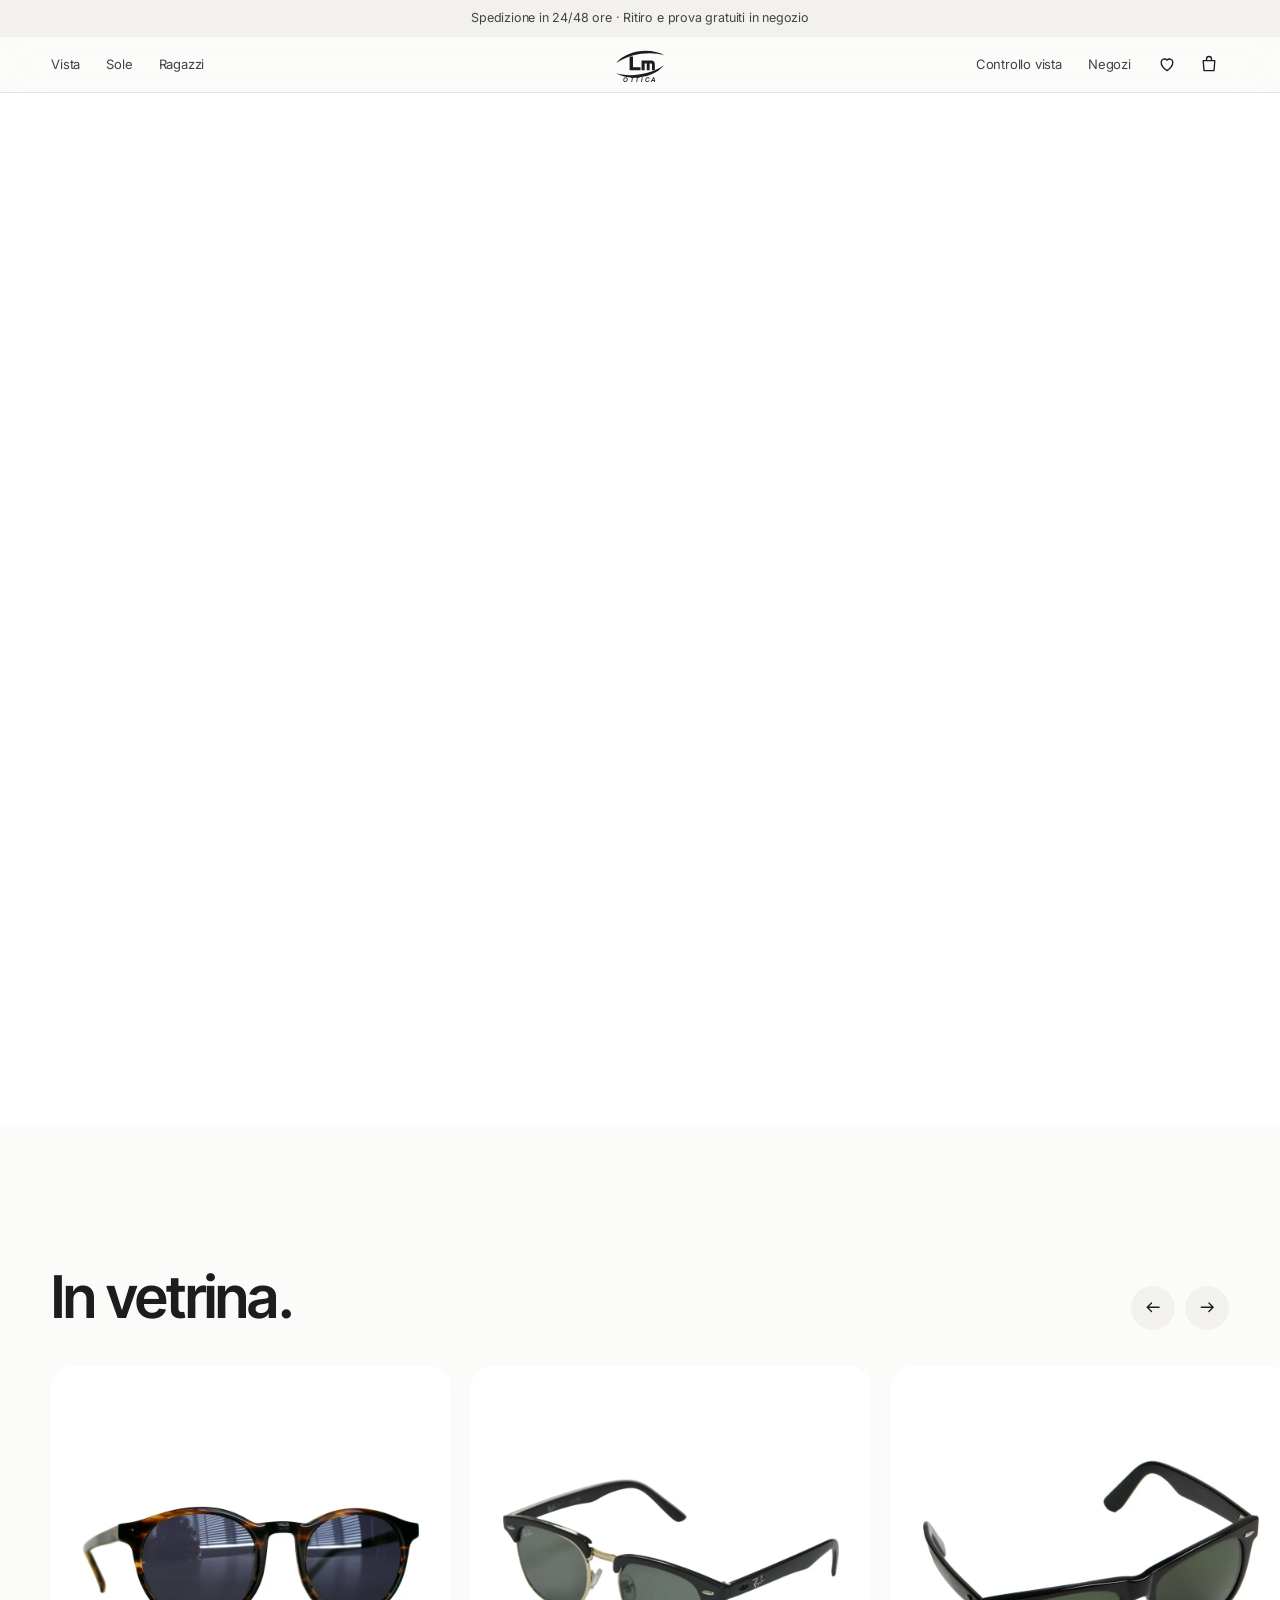
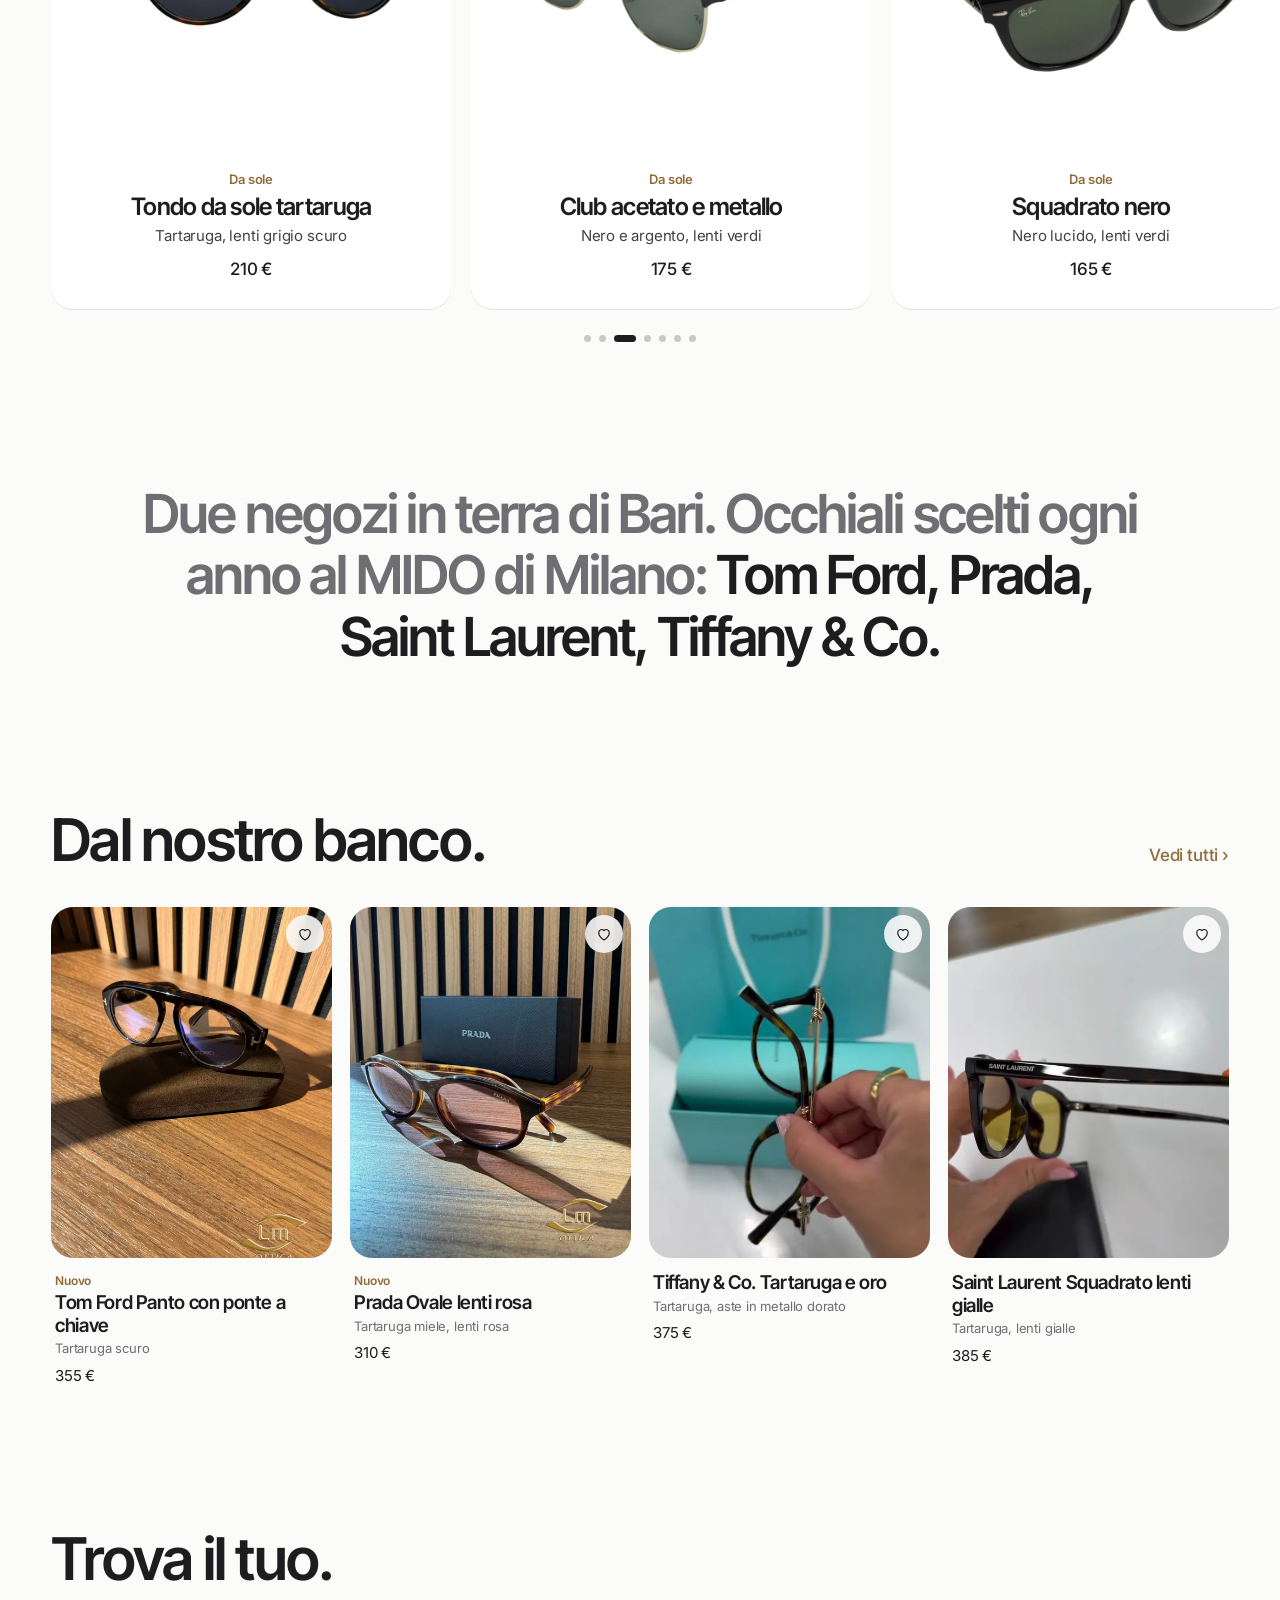
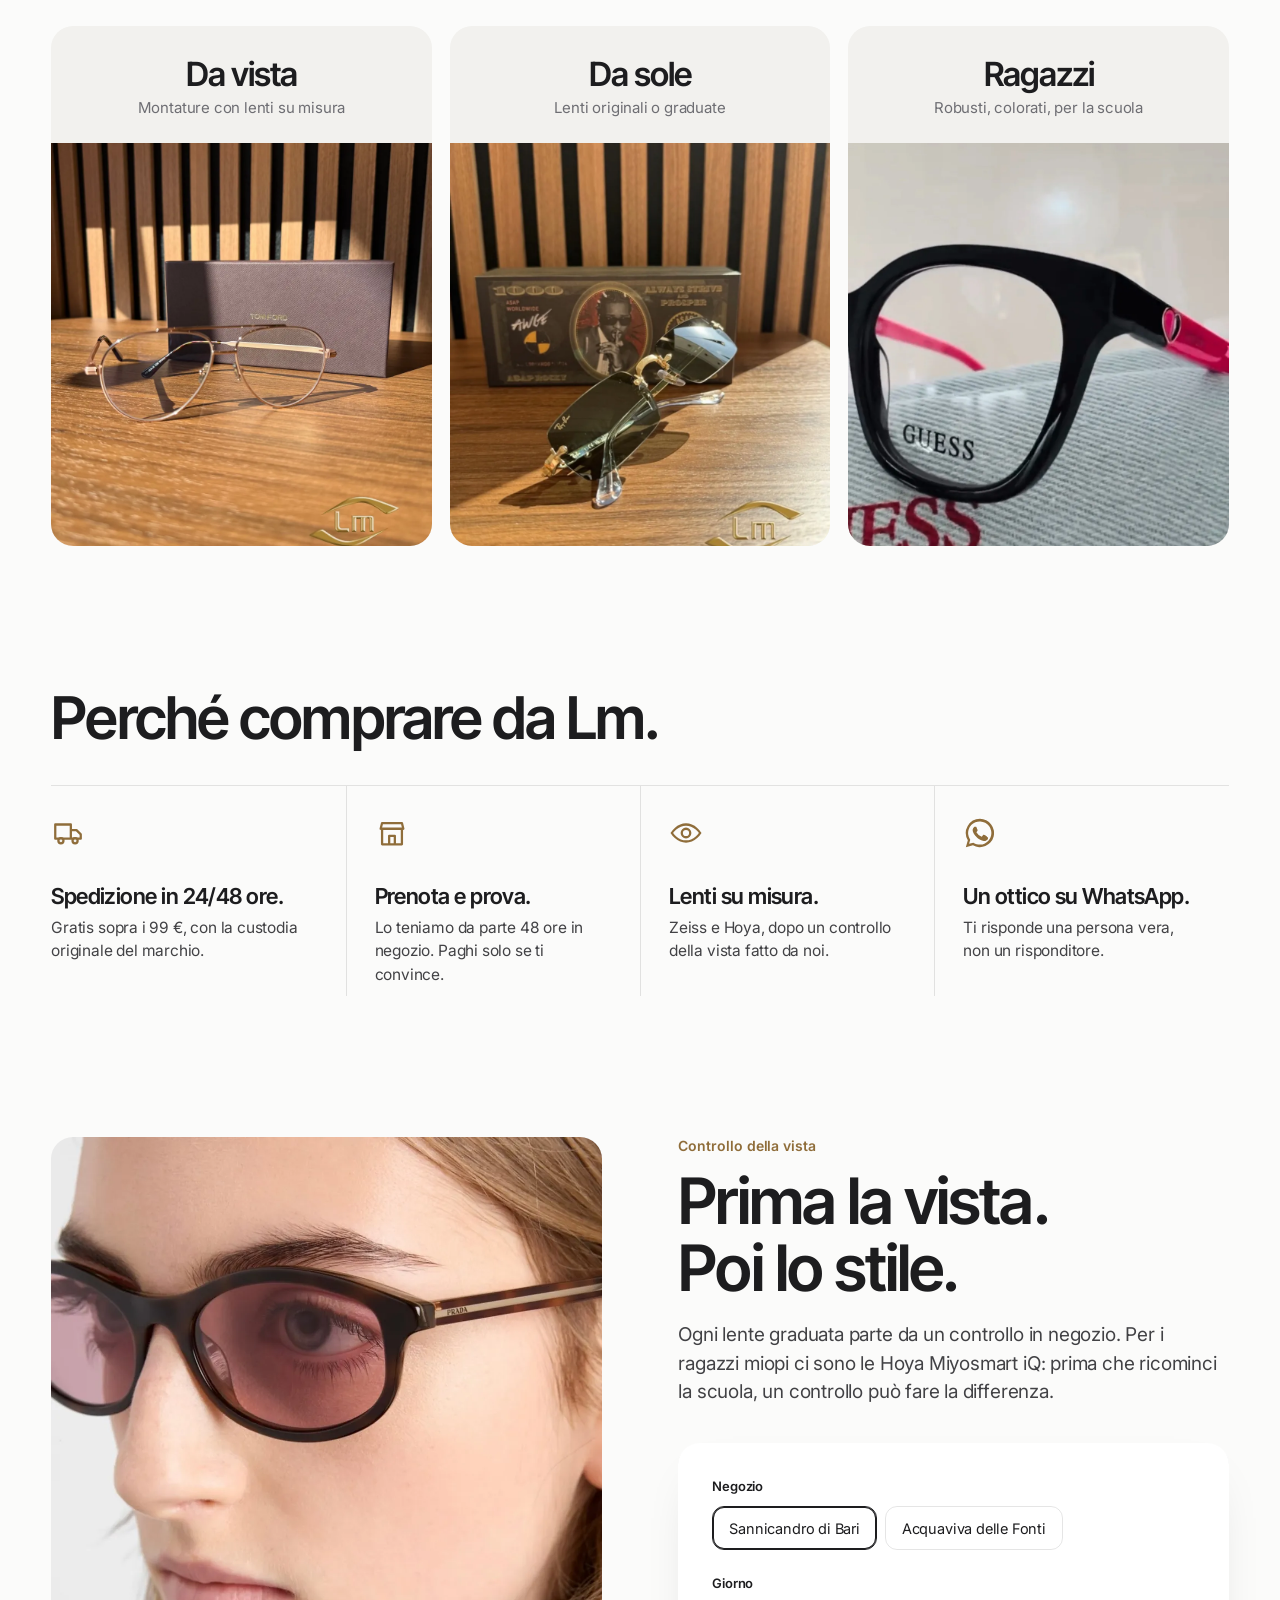
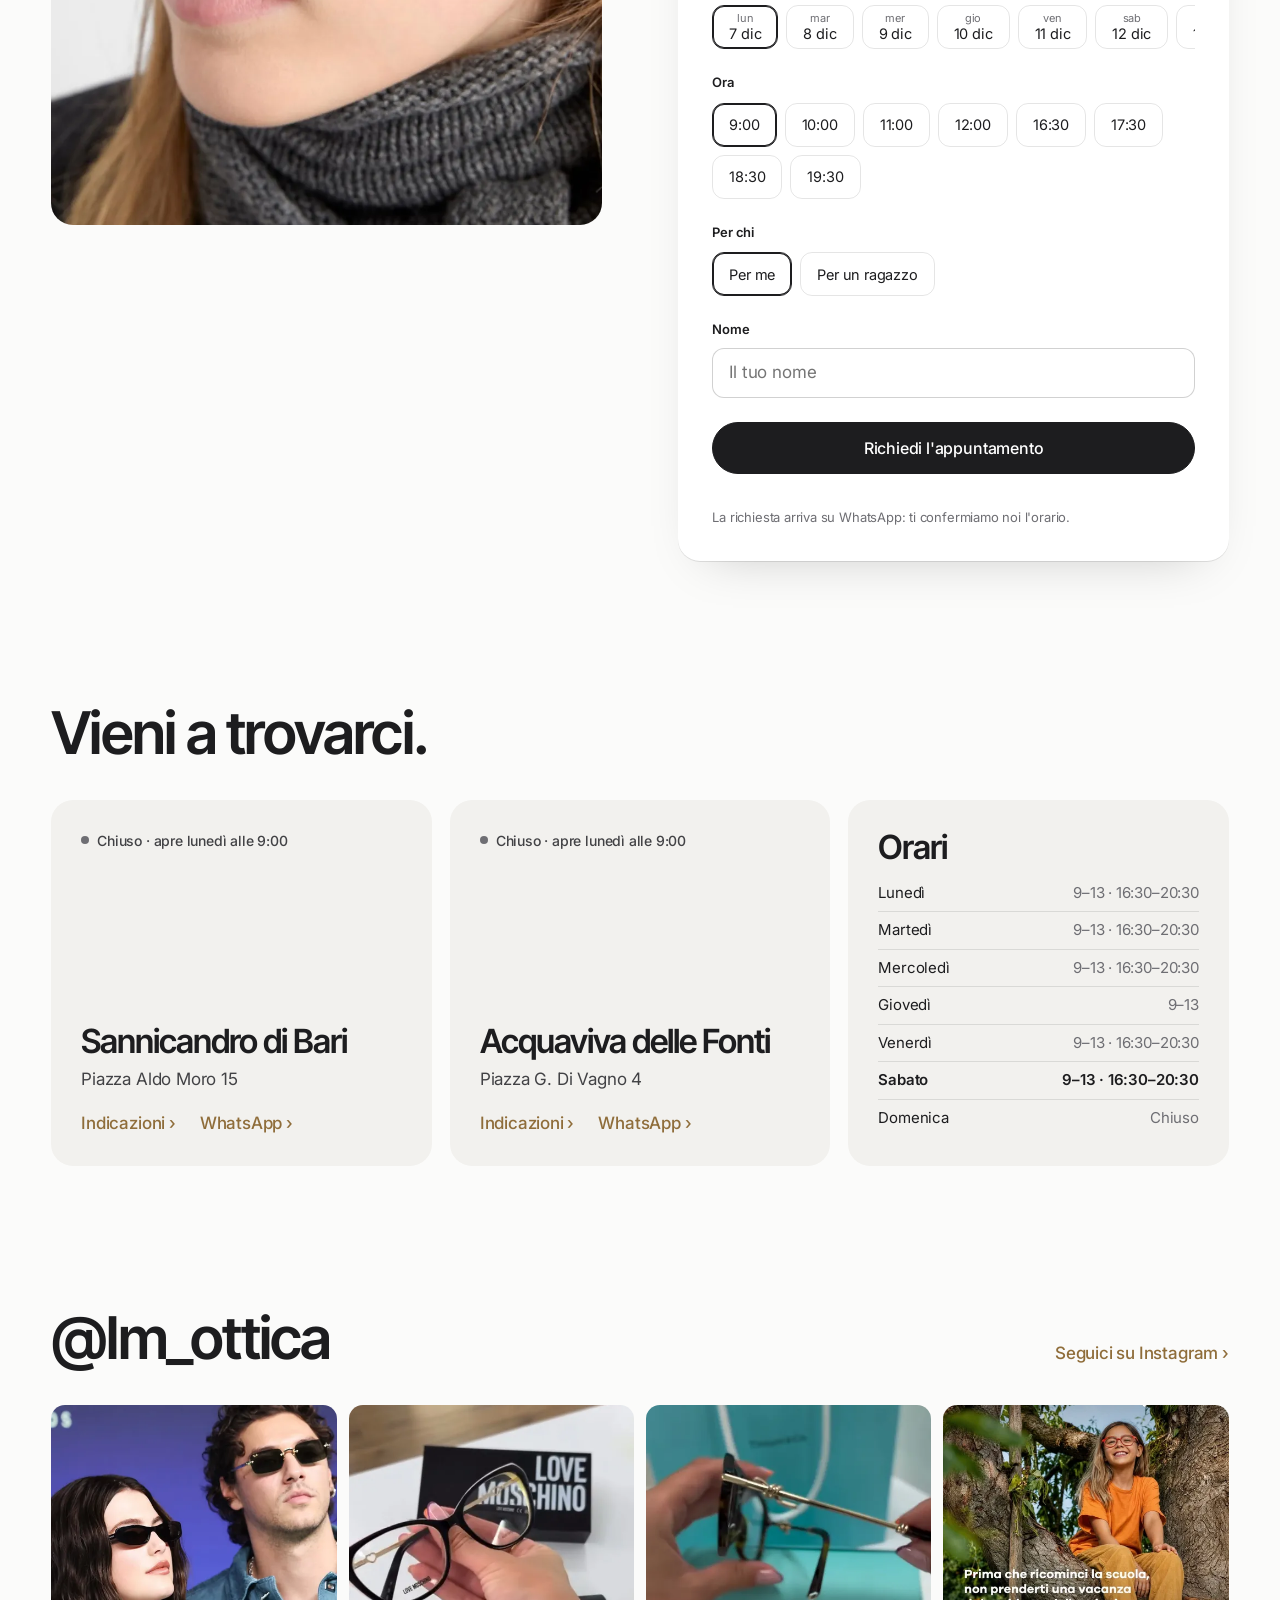
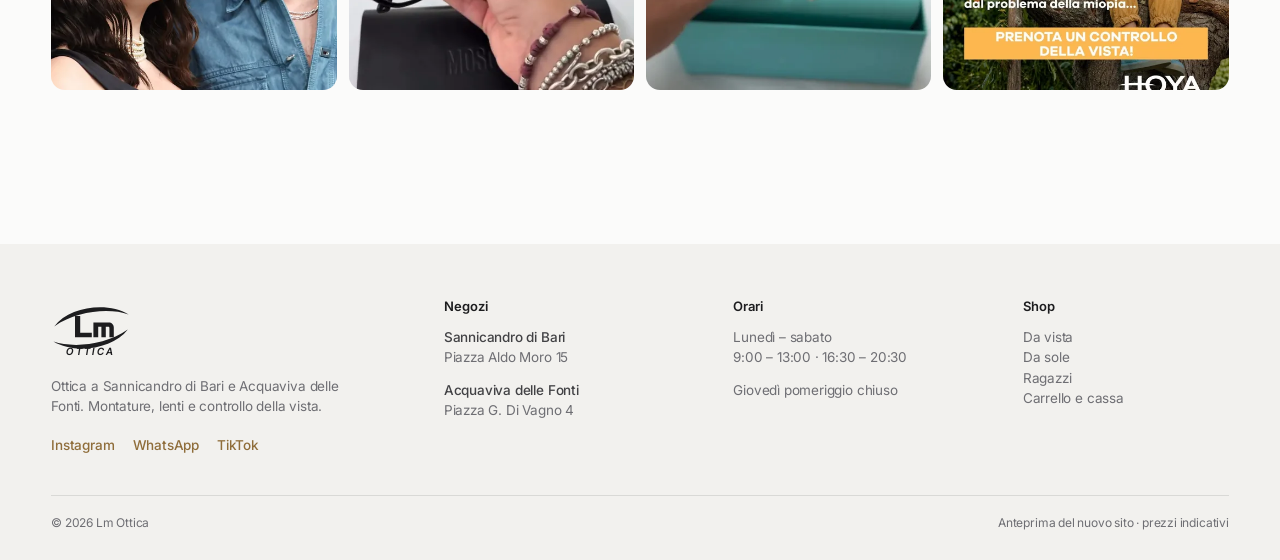
==== commit 7904785a: "Aggiorna anteprima" ====
--- a/index.html
+++ b/index.html
@@ -1 +1 @@
-<!doctype html> <html lang="it"> <head> <meta charset="utf-8"> <meta name="viewport" content="width=device-width,initial-scale=1,viewport-fit=cover"> <title>Lm Ottica · Occhiali da vista e da sole · Sannicandro di Bari e Acquaviva delle Fonti</title> <meta name="description" content="Tom Ford, Prada, Saint Laurent, Tiffany & Co. e altri marchi. Ordina online con spedizione in 24/48 ore o prova in negozio a Sannicandro di Bari e Acquaviva delle Fonti."> <meta name="robots" content="noindex, nofollow"> <meta name="theme-color" content="#f7f5f1"> <meta property="og:title" content="Lm Ottica · Occhiali da vista e da sole · Sannicandro di Bari e Acquaviva delle Fonti"> <meta property="og:description" content="Tom Ford, Prada, Saint Laurent, Tiffany & Co. e altri marchi. Ordina online con spedizione in 24/48 ore o prova in negozio a Sannicandro di Bari e Acquaviva delle Fonti."> <meta property="og:image" content="assets/og.jpg"> <link rel="icon" href="favicon.svg" type="image/svg+xml"> <link rel="preconnect" href="https://fonts.googleapis.com"> <link rel="preconnect" href="https://fonts.gstatic.com" crossorigin> <link href="https://fonts.googleapis.com/css2?family=Inter+Tight:wght@500;600;700&family=Inter:wght@300;400;500;600&display=swap" rel="stylesheet"> <link rel="stylesheet" href="styles.css"> </head> <body class="p-home"> <svg width="0" height="0" style="position:absolute" aria-hidden="true"> <symbol id="i-borsa" viewBox="0 0 24 24"><path d="M5 8h14l-1 12H6L5 8Z" fill="none" stroke="currentColor" stroke-width="1.6" stroke-linejoin="round"/><path d="M9 8V6a3 3 0 0 1 6 0v2" fill="none" stroke="currentColor" stroke-width="1.6"/></symbol> <symbol id="i-cuore" viewBox="0 0 24 24"><path d="M12 20s-7-4.4-7-10a4 4 0 0 1 7-2.6A4 4 0 0 1 19 10c0 5.6-7 10-7 10Z" fill="none" stroke="currentColor" stroke-width="1.6" stroke-linejoin="round"/></symbol> <symbol id="i-menu" viewBox="0 0 24 24"><path d="M4 8h16M4 16h16" stroke="currentColor" stroke-width="1.6" stroke-linecap="round"/></symbol> <symbol id="i-x" viewBox="0 0 24 24"><path d="M6 6l12 12M18 6 6 18" stroke="currentColor" stroke-width="1.6" stroke-linecap="round"/></symbol> <symbol id="i-freccia" viewBox="0 0 24 24"><path d="M5 12h14m-5-5 5 5-5 5" fill="none" stroke="currentColor" stroke-width="1.6" stroke-linecap="round" stroke-linejoin="round"/></symbol> <symbol id="i-wa" viewBox="0 0 24 24"><path fill="currentColor" d="M12 2a10 10 0 0 0-8.6 15.1L2 22l5-1.3A10 10 0 1 0 12 2Zm0 18.2c-1.6 0-3.1-.4-4.4-1.2l-.3-.2-3 .8.8-2.9-.2-.3A8.2 8.2 0 1 1 12 20.2Zm4.5-6.1c-.2-.1-1.5-.7-1.7-.8-.2-.1-.4-.1-.6.1l-.8 1c-.1.2-.3.2-.5.1a6.7 6.7 0 0 1-3.3-2.9c-.3-.4.2-.4.7-1.4.1-.2 0-.3 0-.4l-.8-1.8c-.2-.5-.4-.4-.6-.4h-.5c-.2 0-.5.1-.7.3-.2.3-.9.9-.9 2.2s1 2.6 1.1 2.7c.1.2 1.9 2.9 4.6 4.1 1.7.7 2.4.8 3.2.7.5-.1 1.5-.6 1.8-1.2.2-.6.2-1.1.1-1.2l-.5-.3Z"/></symbol> <symbol id="i-pin" viewBox="0 0 24 24"><path d="M12 21s-6-5.6-6-11a6 6 0 0 1 12 0c0 5.4-6 11-6 11Z" fill="none" stroke="currentColor" stroke-width="1.6"/><circle cx="12" cy="10" r="2.2" fill="none" stroke="currentColor" stroke-width="1.6"/></symbol> <symbol id="i-furgone" viewBox="0 0 24 24"><path d="M3 6h11v10H3zM14 10h4l3 3v3h-7" fill="none" stroke="currentColor" stroke-width="1.6" stroke-linejoin="round"/><circle cx="7" cy="17.5" r="1.8" fill="var(--sf,#fff)" stroke="currentColor" stroke-width="1.6"/><circle cx="17" cy="17.5" r="1.8" fill="var(--sf,#fff)" stroke="currentColor" stroke-width="1.6"/></symbol> <symbol id="i-negozio" viewBox="0 0 24 24"><path d="M4 9h16l-1-4H5L4 9Zm1 0v11h14V9M10 20v-6h4v6" fill="none" stroke="currentColor" stroke-width="1.6" stroke-linejoin="round"/></symbol> <symbol id="i-occhio" viewBox="0 0 24 24"><path d="M2 12s3.6-6 10-6 10 6 10 6-3.6 6-10 6S2 12 2 12Z" fill="none" stroke="currentColor" stroke-width="1.6"/><circle cx="12" cy="12" r="3" fill="none" stroke="currentColor" stroke-width="1.6"/></symbol> <symbol id="i-ok" viewBox="0 0 24 24"><path d="m5 12.5 4.5 4.5L19 7.5" fill="none" stroke="currentColor" stroke-width="1.8" stroke-linecap="round" stroke-linejoin="round"/></symbol> <symbol id="i-ig" viewBox="0 0 24 24"><rect x="3.5" y="3.5" width="17" height="17" rx="5" fill="none" stroke="currentColor" stroke-width="1.6"/><circle cx="12" cy="12" r="4" fill="none" stroke="currentColor" stroke-width="1.6"/><circle cx="17.2" cy="6.8" r="1.1" fill="currentColor"/></symbol> <symbol id="i-ritorno" viewBox="0 0 24 24"><path d="M4 12a8 8 0 1 0 2.4-5.7M4 4v4h4" fill="none" stroke="currentColor" stroke-width="1.6" stroke-linecap="round" stroke-linejoin="round"/></symbol> </svg><div class="avviso">Spedizione in 24/48 ore · Ritiro e prova gratuiti in negozio</div> <header class="testata"> <div class="t-sx"> <button class="ico-btn solo-tel" type="button" data-apri-menu aria-label="Menu"><svg><use href="#i-menu"/></svg></button> <nav class="testata-nav" aria-label="Collezioni"> <a href="shop.html?cat=vista">Vista</a> <a href="shop.html?cat=sole">Sole</a> <a href="shop.html?cat=ragazzi">Ragazzi</a> </nav> </div> <a class="testata-logo" href="index.html" aria-label="Lm Ottica, home"><svg class="logo" viewBox="0 0 200 142" role="img" aria-label="Lm Ottica"><g fill="currentColor"> <path d="M8 66C46 16 142 4 194 36 146 20 66 26 8 66Z"/> <path d="M192 74C154 124 58 136 6 104 54 120 134 114 192 74Z"/> <path d="M60 40h13v42h29v11H60Z"/> <path d="M106 56h38c8 0 13 5 13 13v24h-11V70c0-2-1-3-3-3h-6v26h-11V67h-8v26h-12Z"/> <text x="100" y="138" text-anchor="middle" font-family="Inter Tight,Arial,sans-serif" font-style="italic" font-weight="600" font-size="25" letter-spacing="6">OTTICA</text> </g></svg></a> <div class="t-dx"> <nav class="testata-nav" aria-label="Servizi"> <a href="index.html#vista">Controllo vista</a> <a href="index.html#negozi">Negozi</a> </nav> <a class="ico-btn" href="shop.html?preferiti=1" aria-label="Preferiti"><svg><use href="#i-cuore"/></svg><span class="conta" data-conta-pref hidden>0</span></a> <button class="ico-btn" type="button" data-apri-carrello aria-label="Carrello"><svg><use href="#i-borsa"/></svg><span class="conta" data-conta-carrello hidden>0</span></button> </div> </header> <div class="menu-tel" data-menu hidden> <button class="ico-btn chiudi" type="button" data-chiudi-menu aria-label="Chiudi menu"><svg><use href="#i-x"/></svg></button> <nav> <a href="shop.html">Tutti gli occhiali</a> <a href="shop.html?cat=vista">Da vista</a> <a href="shop.html?cat=sole">Da sole</a> <a href="shop.html?cat=ragazzi">Ragazzi</a> <a href="index.html#vista">Controllo della vista</a> <a href="index.html#negozi">I negozi</a> </nav> <a class="btn btn-linea-chiara" href="https://wa.me/393512587280">Scrivici su WhatsApp</a> </div> <main id="contenuto"> <section class="apertura" data-apertura> <div class="apertura-testo"> <p class="sopratitolo">Collezione autunno-inverno 2026</p> <h1>Lo sguardo, <br class="solo-tel-br">a fuoco.</h1> <p class="apertura-sub">Montature scelte una a una. A casa tua in 24/48 ore, oppure pronte da provare in negozio.</p> <div class="azioni"> <a class="btn" href="shop.html">Scopri la collezione</a> <a class="link-oro" href="#vista">Prenota un controllo ›</a> </div> </div> <a class="apertura-occhiale" href="prodotto.html?p=panto-tartaruga" aria-label="Panto in acetato tartarugato, 189 euro"> <span class="occhiale-entra"> <span class="occhiale-galleggia"> <span class="occhiale-inclina" data-inclina> <img class="nitida" src="assets/apertura-2400.webp" srcset="assets/apertura-1400.webp 1400w, assets/apertura-2400.webp 2400w, assets/apertura-3840.webp 3840w" sizes="(min-width: 821px) 1000px, 100vw" width="3843" height="2229" alt="Occhiale da vista panto in acetato tartarugato, fotografato su bianco" fetchpriority="high"> <img class="sfocata" src="assets/apertura-sfocata.webp" alt="" aria-hidden="true"> </span> </span> </span> <span class="occhiale-ombra" aria-hidden="true"></span> </a> <p class="apertura-didascalia">Panto in acetato tartarugato · Made in Italy · <strong>189 €</strong></p> </section> <section class="sezione galleria-sez"> <div class="testa-sez rv"> <h2>In vetrina.</h2> <div class="galleria-frecce"> <button class="freccia" type="button" data-scorri="-1" aria-label="Precedente"><svg><use href="#i-freccia"/></svg></button> <button class="freccia" type="button" data-scorri="1" aria-label="Successivo"><svg><use href="#i-freccia"/></svg></button> </div> </div> <div class="vetrina-scorri" data-vetrina-scorri></div> <div class="galleria-punti" data-punti aria-hidden="true"></div> </section> <section class="sezione frase"> <p class="rv">Due negozi in terra di Bari. Occhiali scelti ogni anno al MIDO di Milano: <span>Tom Ford, Prada, Saint Laurent, Tiffany &amp; Co.</span></p> </section> <section class="sezione"> <div class="testa-sez rv"> <h2>Dal nostro banco.</h2> <a class="link-oro" href="shop.html">Vedi tutti ›</a> </div> <div class="griglia quattro" data-griglia="nuovi"></div> </section> <section class="sezione categorie"> <div class="testa-sez rv"><h2>Trova il tuo.</h2></div> <div class="trittico"> <a class="tt rv" href="shop.html?cat=vista"> <span class="tt-testo"><span class="tt-nome">Da vista</span><span class="tt-sub">Montature con lenti su misura</span></span> <span class="tt-foto"><img src="assets/tomford-5-1000.webp" alt="Tom Ford pilot in metallo dorato" loading="lazy"></span> </a> <a class="tt rv" href="shop.html?cat=sole"> <span class="tt-testo"><span class="tt-nome">Da sole</span><span class="tt-sub">Lenti originali o graduate</span></span> <span class="tt-foto"><img src="assets/offcampus-3-1000.webp" alt="Ray-Ban senza montatura con lenti verdi" loading="lazy"></span> </a> <a class="tt rv" href="shop.html?cat=ragazzi"> <span class="tt-testo"><span class="tt-nome">Ragazzi</span><span class="tt-sub">Robusti, colorati, per la scuola</span></span> <span class="tt-foto"><img src="assets/astuccio-0-1000.webp" alt="Guess nero e fucsia" loading="lazy"></span> </a> </div> </section> <section class="sezione vantaggi"> <div class="testa-sez rv"><h2>Perché comprare da Lm.</h2></div> <div class="vantaggi-griglia"> <div class="rv"><svg><use href="#i-furgone"/></svg><h3>Spedizione in 24/48 ore.</h3><p>Gratis sopra i 99 €, con la custodia originale del marchio.</p></div> <div class="rv"><svg><use href="#i-negozio"/></svg><h3>Prenota e prova.</h3><p>Lo teniamo da parte 48 ore in negozio. Paghi solo se ti convince.</p></div> <div class="rv"><svg><use href="#i-occhio"/></svg><h3>Lenti su misura.</h3><p>Zeiss e Hoya, dopo un controllo della vista fatto da noi.</p></div> <div class="rv"><svg><use href="#i-wa"/></svg><h3>Un ottico su WhatsApp.</h3><p>Ti risponde una persona vera, non un risponditore.</p></div> </div> </section> <section class="sezione vista" id="vista"> <div class="vista-foto rv"><img src="assets/prada-1-1000.webp" alt="Ragazza con occhiali Prada" loading="lazy"></div> <div class="vista-testo"> <p class="sopratitolo rv">Controllo della vista</p> <h2 class="rv">Prima la vista.<br>Poi lo stile.</h2> <p class="rv">Ogni lente graduata parte da un controllo in negozio. Per i ragazzi miopi ci sono le Hoya Miyosmart iQ: prima che ricominci la scuola, un controllo può fare la differenza.</p> <form class="prenota rv" data-prenota> <fieldset> <legend>Negozio</legend> <div class="scelte"> <label class="chip"><input type="radio" name="negozio" value="Sannicandro di Bari" checked="checked"><span>Sannicandro di Bari</span></label> <label class="chip"><input type="radio" name="negozio" value="Acquaviva delle Fonti"><span>Acquaviva delle Fonti</span></label> </div> </fieldset> <fieldset> <legend>Giorno</legend> <div class="scelte giorni" data-giorni></div> </fieldset> <fieldset> <legend>Ora</legend> <div class="scelte ore" data-ore></div> </fieldset> <fieldset> <legend>Per chi</legend> <div class="scelte"> <label class="chip"><input type="radio" name="chi" value="per me" checked="checked"><span>Per me</span></label> <label class="chip"><input type="radio" name="chi" value="per mio figlio/mia figlia"><span>Per un ragazzo</span></label> </div> </fieldset> <label class="campo"><span>Nome</span><input name="nome" autocomplete="given-name" required placeholder="Il tuo nome"></label> <button class="btn largo" type="submit">Richiedi l'appuntamento</button> <p class="nota">La richiesta arriva su WhatsApp: ti confermiamo noi l'orario.</p> </form> </div> </section> <section class="sezione negozi" id="negozi"> <div class="testa-sez rv"><h2>Vieni a trovarci.</h2></div> <div class="negozi-griglia"> <article class="negozio rv"> <p class="stato" data-stato></p> <h3>Sannicandro di Bari</h3> <p>Piazza Aldo Moro 15</p> <p class="negozio-link"> <a class="link-oro" href="https://www.google.com/maps/search/?api=1&amp;query=Lm+Ottica+Piazza+Aldo+Moro+15+Sannicandro+di+Bari">Indicazioni ›</a> <a class="link-oro" href="https://wa.me/393512587280">WhatsApp ›</a> </p> </article> <article class="negozio rv"> <p class="stato" data-stato></p> <h3>Acquaviva delle Fonti</h3> <p>Piazza G. Di Vagno 4</p> <p class="negozio-link"> <a class="link-oro" href="https://www.google.com/maps/search/?api=1&amp;query=Lm+Ottica+Piazza+Di+Vagno+4+Acquaviva+delle+Fonti">Indicazioni ›</a> <a class="link-oro" href="https://wa.me/393512587280">WhatsApp ›</a> </p> </article> <div class="orari rv"> <h3>Orari</h3> <dl data-orari> <div><dt>Lunedì</dt><dd>9–13 · 16:30–20:30</dd></div> <div><dt>Martedì</dt><dd>9–13 · 16:30–20:30</dd></div> <div><dt>Mercoledì</dt><dd>9–13 · 16:30–20:30</dd></div> <div><dt>Giovedì</dt><dd>9–13</dd></div> <div><dt>Venerdì</dt><dd>9–13 · 16:30–20:30</dd></div> <div><dt>Sabato</dt><dd>9–13 · 16:30–20:30</dd></div> <div><dt>Domenica</dt><dd>Chiuso</dd></div> </dl> </div> </div> </section> <section class="sezione insta"> <div class="testa-sez rv"><h2>@lm_ottica</h2><a class="link-oro" href="https://www.instagram.com/lm_ottica/">Seguici su Instagram ›</a></div> <div class="insta-griglia"> <a href="https://www.instagram.com/lm_ottica/" class="rv"><img src="assets/offcampus-1-520.webp" alt="Occhiali Saint Laurent nella serie Off Campus" loading="lazy"></a> <a href="https://www.instagram.com/lm_ottica/" class="rv"><img src="assets/moschino-0-520.webp" alt="Love Moschino cat-eye nero e oro" loading="lazy"></a> <a href="https://www.instagram.com/lm_ottica/" class="rv"><img src="assets/tiffany-2-520.webp" alt="Occhiale Tiffany con aste dorate" loading="lazy"></a> <a href="https://www.instagram.com/lm_ottica/" class="rv"><img src="assets/miyosmart-520.webp" alt="Campagna Hoya Miyosmart per ragazzi" loading="lazy"></a> </div> </section> </main> <div class="velo" data-velo hidden></div> <aside class="carrello" data-carrello aria-label="Carrello" aria-hidden="true"> <div class="carrello-top"> <h2>La tua selezione</h2> <button class="ico-btn" type="button" data-chiudi-carrello aria-label="Chiudi carrello"><svg><use href="#i-x"/></svg></button> </div> <div class="carrello-soglia" data-soglia></div> <div class="carrello-righe" data-righe></div> <div class="carrello-fondo" data-fondo-carrello> <div class="riga-tot"><span>Totale</span><strong data-totale>0 €</strong></div> <a class="btn largo" href="cassa.html">Procedi all'acquisto</a> <p class="nota">Spedizione in 24/48 ore oppure ritiro gratis in negozio.</p> </div> </aside> <div class="toast" data-toast role="status" aria-live="polite"></div> <footer class="piede"> <div class="piede-alto"> <div class="piede-marchio"> <svg class="logo" viewBox="0 0 200 142" role="img" aria-label="Lm Ottica"><g fill="currentColor"> <path d="M8 66C46 16 142 4 194 36 146 20 66 26 8 66Z"/> <path d="M192 74C154 124 58 136 6 104 54 120 134 114 192 74Z"/> <path d="M60 40h13v42h29v11H60Z"/> <path d="M106 56h38c8 0 13 5 13 13v24h-11V70c0-2-1-3-3-3h-6v26h-11V67h-8v26h-12Z"/> <text x="100" y="138" text-anchor="middle" font-family="Inter Tight,Arial,sans-serif" font-style="italic" font-weight="600" font-size="25" letter-spacing="6">OTTICA</text> </g></svg> <p>Ottica a Sannicandro di Bari e Acquaviva delle Fonti. Montature, lenti e controllo della vista.</p> <div class="piede-social"> <a class="piede-link" href="https://www.instagram.com/lm_ottica/">Instagram</a> <a class="piede-link" href="https://wa.me/393512587280">WhatsApp</a> <a class="piede-link" href="https://www.tiktok.com/@lmottica1">TikTok</a> </div> </div> <div> <h3>Negozi</h3> <p><strong>Sannicandro di Bari</strong><br>Piazza Aldo Moro 15</p> <p><strong>Acquaviva delle Fonti</strong><br>Piazza G. Di Vagno 4</p> </div> <div> <h3>Orari</h3> <p>Lunedì – sabato<br>9:00 – 13:00 · 16:30 – 20:30</p> <p>Giovedì pomeriggio chiuso</p> </div> <div> <h3>Shop</h3> <p><a href="shop.html?cat=vista">Da vista</a><br><a href="shop.html?cat=sole">Da sole</a><br><a href="shop.html?cat=ragazzi">Ragazzi</a><br><a href="cassa.html">Carrello e cassa</a></p> </div> </div> <div class="piede-basso"> <span>© 2026 Lm Ottica</span> <span>Anteprima del nuovo sito · prezzi indicativi</span> </div> </footer> <script src="prodotti.js"></script> <script src="app.js"></script> </body> </html> +<!doctype html> <html lang="it"> <head> <meta charset="utf-8"> <meta name="viewport" content="width=device-width,initial-scale=1,viewport-fit=cover"> <title>Lm Ottica · Occhiali da vista e da sole · Sannicandro di Bari e Acquaviva delle Fonti</title> <meta name="description" content="Tom Ford, Prada, Saint Laurent, Tiffany & Co. e altri marchi. Ordina online con spedizione in 24/48 ore o prova in negozio a Sannicandro di Bari e Acquaviva delle Fonti."> <meta name="robots" content="noindex, nofollow"> <meta name="theme-color" content="#f7f5f1"> <meta property="og:title" content="Lm Ottica · Occhiali da vista e da sole · Sannicandro di Bari e Acquaviva delle Fonti"> <meta property="og:description" content="Tom Ford, Prada, Saint Laurent, Tiffany & Co. e altri marchi. Ordina online con spedizione in 24/48 ore o prova in negozio a Sannicandro di Bari e Acquaviva delle Fonti."> <meta property="og:image" content="assets/og.jpg"> <link rel="icon" href="favicon.svg" type="image/svg+xml"> <link rel="preconnect" href="https://fonts.googleapis.com"> <link rel="preconnect" href="https://fonts.gstatic.com" crossorigin> <link href="https://fonts.googleapis.com/css2?family=Inter+Tight:wght@500;600;700&family=Inter:wght@300;400;500;600&display=swap" rel="stylesheet"> <link rel="stylesheet" href="styles.css"> <script>try{sessionStorage.getItem("lmIntro")&&!/[?&]intro=1/.test(location.search)||matchMedia("(prefers-reduced-motion: reduce)").matches||document.documentElement.classList.add("con-intro")}catch(e){}</script> </head> <body class="p-home"> <svg width="0" height="0" style="position:absolute" aria-hidden="true"> <symbol id="i-borsa" viewBox="0 0 24 24"><path d="M5 8h14l-1 12H6L5 8Z" fill="none" stroke="currentColor" stroke-width="1.6" stroke-linejoin="round"/><path d="M9 8V6a3 3 0 0 1 6 0v2" fill="none" stroke="currentColor" stroke-width="1.6"/></symbol> <symbol id="i-cuore" viewBox="0 0 24 24"><path d="M12 20s-7-4.4-7-10a4 4 0 0 1 7-2.6A4 4 0 0 1 19 10c0 5.6-7 10-7 10Z" fill="none" stroke="currentColor" stroke-width="1.6" stroke-linejoin="round"/></symbol> <symbol id="i-menu" viewBox="0 0 24 24"><path d="M4 8h16M4 16h16" stroke="currentColor" stroke-width="1.6" stroke-linecap="round"/></symbol> <symbol id="i-x" viewBox="0 0 24 24"><path d="M6 6l12 12M18 6 6 18" stroke="currentColor" stroke-width="1.6" stroke-linecap="round"/></symbol> <symbol id="i-freccia" viewBox="0 0 24 24"><path d="M5 12h14m-5-5 5 5-5 5" fill="none" stroke="currentColor" stroke-width="1.6" stroke-linecap="round" stroke-linejoin="round"/></symbol> <symbol id="i-wa" viewBox="0 0 24 24"><path fill="currentColor" d="M12 2a10 10 0 0 0-8.6 15.1L2 22l5-1.3A10 10 0 1 0 12 2Zm0 18.2c-1.6 0-3.1-.4-4.4-1.2l-.3-.2-3 .8.8-2.9-.2-.3A8.2 8.2 0 1 1 12 20.2Zm4.5-6.1c-.2-.1-1.5-.7-1.7-.8-.2-.1-.4-.1-.6.1l-.8 1c-.1.2-.3.2-.5.1a6.7 6.7 0 0 1-3.3-2.9c-.3-.4.2-.4.7-1.4.1-.2 0-.3 0-.4l-.8-1.8c-.2-.5-.4-.4-.6-.4h-.5c-.2 0-.5.1-.7.3-.2.3-.9.9-.9 2.2s1 2.6 1.1 2.7c.1.2 1.9 2.9 4.6 4.1 1.7.7 2.4.8 3.2.7.5-.1 1.5-.6 1.8-1.2.2-.6.2-1.1.1-1.2l-.5-.3Z"/></symbol> <symbol id="i-pin" viewBox="0 0 24 24"><path d="M12 21s-6-5.6-6-11a6 6 0 0 1 12 0c0 5.4-6 11-6 11Z" fill="none" stroke="currentColor" stroke-width="1.6"/><circle cx="12" cy="10" r="2.2" fill="none" stroke="currentColor" stroke-width="1.6"/></symbol> <symbol id="i-furgone" viewBox="0 0 24 24"><path d="M3 6h11v10H3zM14 10h4l3 3v3h-7" fill="none" stroke="currentColor" stroke-width="1.6" stroke-linejoin="round"/><circle cx="7" cy="17.5" r="1.8" fill="var(--sf,#fff)" stroke="currentColor" stroke-width="1.6"/><circle cx="17" cy="17.5" r="1.8" fill="var(--sf,#fff)" stroke="currentColor" stroke-width="1.6"/></symbol> <symbol id="i-negozio" viewBox="0 0 24 24"><path d="M4 9h16l-1-4H5L4 9Zm1 0v11h14V9M10 20v-6h4v6" fill="none" stroke="currentColor" stroke-width="1.6" stroke-linejoin="round"/></symbol> <symbol id="i-occhio" viewBox="0 0 24 24"><path d="M2 12s3.6-6 10-6 10 6 10 6-3.6 6-10 6S2 12 2 12Z" fill="none" stroke="currentColor" stroke-width="1.6"/><circle cx="12" cy="12" r="3" fill="none" stroke="currentColor" stroke-width="1.6"/></symbol> <symbol id="i-ok" viewBox="0 0 24 24"><path d="m5 12.5 4.5 4.5L19 7.5" fill="none" stroke="currentColor" stroke-width="1.8" stroke-linecap="round" stroke-linejoin="round"/></symbol> <symbol id="i-ig" viewBox="0 0 24 24"><rect x="3.5" y="3.5" width="17" height="17" rx="5" fill="none" stroke="currentColor" stroke-width="1.6"/><circle cx="12" cy="12" r="4" fill="none" stroke="currentColor" stroke-width="1.6"/><circle cx="17.2" cy="6.8" r="1.1" fill="currentColor"/></symbol> <symbol id="i-ritorno" viewBox="0 0 24 24"><path d="M4 12a8 8 0 1 0 2.4-5.7M4 4v4h4" fill="none" stroke="currentColor" stroke-width="1.6" stroke-linecap="round" stroke-linejoin="round"/></symbol> </svg><div class="avviso">Spedizione in 24/48 ore · Ritiro e prova gratuiti in negozio</div> <header class="testata"> <div class="t-sx"> <button class="ico-btn solo-tel" type="button" data-apri-menu aria-label="Menu"><svg><use href="#i-menu"/></svg></button> <nav class="testata-nav" aria-label="Collezioni"> <a href="shop.html?cat=vista">Vista</a> <a href="shop.html?cat=sole">Sole</a> <a href="shop.html?cat=ragazzi">Ragazzi</a> </nav> </div> <a class="testata-logo" href="index.html" aria-label="Lm Ottica, home"><svg class="logo" viewBox="0 0 200 142" role="img" aria-label="Lm Ottica"><g fill="currentColor"> <path d="M8 66C46 16 142 4 194 36 146 20 66 26 8 66Z"/> <path d="M192 74C154 124 58 136 6 104 54 120 134 114 192 74Z"/> <path d="M60 40h13v42h29v11H60Z"/> <path d="M106 56h38c8 0 13 5 13 13v24h-11V70c0-2-1-3-3-3h-6v26h-11V67h-8v26h-12Z"/> <text x="100" y="138" text-anchor="middle" font-family="Inter Tight,Arial,sans-serif" font-style="italic" font-weight="600" font-size="25" letter-spacing="6">OTTICA</text> </g></svg></a> <div class="t-dx"> <nav class="testata-nav" aria-label="Servizi"> <a href="index.html#vista">Controllo vista</a> <a href="index.html#negozi">Negozi</a> </nav> <a class="ico-btn" href="shop.html?preferiti=1" aria-label="Preferiti"><svg><use href="#i-cuore"/></svg><span class="conta" data-conta-pref hidden>0</span></a> <button class="ico-btn" type="button" data-apri-carrello aria-label="Carrello"><svg><use href="#i-borsa"/></svg><span class="conta" data-conta-carrello hidden>0</span></button> </div> </header> <div class="menu-tel" data-menu hidden> <button class="ico-btn chiudi" type="button" data-chiudi-menu aria-label="Chiudi menu"><svg><use href="#i-x"/></svg></button> <nav> <a href="shop.html">Tutti gli occhiali</a> <a href="shop.html?cat=vista">Da vista</a> <a href="shop.html?cat=sole">Da sole</a> <a href="shop.html?cat=ragazzi">Ragazzi</a> <a href="index.html#vista">Controllo della vista</a> <a href="index.html#negozi">I negozi</a> </nav> <a class="btn btn-linea-chiara" href="https://wa.me/393512587280">Scrivici su WhatsApp</a> </div> <div class="intro" data-intro aria-hidden="true"> <div class="intro-palco"> <div class="intro-logo sfocato"><svg class="logo" viewBox="0 0 200 142" role="img" aria-label="Lm Ottica"><g fill="currentColor"> <path d="M8 66C46 16 142 4 194 36 146 20 66 26 8 66Z"/> <path d="M192 74C154 124 58 136 6 104 54 120 134 114 192 74Z"/> <path d="M60 40h13v42h29v11H60Z"/> <path d="M106 56h38c8 0 13 5 13 13v24h-11V70c0-2-1-3-3-3h-6v26h-11V67h-8v26h-12Z"/> <text x="100" y="138" text-anchor="middle" font-family="Inter Tight,Arial,sans-serif" font-style="italic" font-weight="600" font-size="25" letter-spacing="6">OTTICA</text> </g></svg></div> <div class="intro-logo nitido"><svg class="logo" viewBox="0 0 200 142" role="img" aria-label="Lm Ottica"><g fill="currentColor"> <path d="M8 66C46 16 142 4 194 36 146 20 66 26 8 66Z"/> <path d="M192 74C154 124 58 136 6 104 54 120 134 114 192 74Z"/> <path d="M60 40h13v42h29v11H60Z"/> <path d="M106 56h38c8 0 13 5 13 13v24h-11V70c0-2-1-3-3-3h-6v26h-11V67h-8v26h-12Z"/> <text x="100" y="138" text-anchor="middle" font-family="Inter Tight,Arial,sans-serif" font-style="italic" font-weight="600" font-size="25" letter-spacing="6">OTTICA</text> </g></svg></div> <div class="intro-occhiali"> <div class="finestra f-sx"><div class="eco"><div class="intro-logo"><svg class="logo" viewBox="0 0 200 142" role="img" aria-label="Lm Ottica"><g fill="currentColor"> <path d="M8 66C46 16 142 4 194 36 146 20 66 26 8 66Z"/> <path d="M192 74C154 124 58 136 6 104 54 120 134 114 192 74Z"/> <path d="M60 40h13v42h29v11H60Z"/> <path d="M106 56h38c8 0 13 5 13 13v24h-11V70c0-2-1-3-3-3h-6v26h-11V67h-8v26h-12Z"/> <text x="100" y="138" text-anchor="middle" font-family="Inter Tight,Arial,sans-serif" font-style="italic" font-weight="600" font-size="25" letter-spacing="6">OTTICA</text> </g></svg></div></div></div> <div class="finestra f-dx"><div class="eco"><div class="intro-logo"><svg class="logo" viewBox="0 0 200 142" role="img" aria-label="Lm Ottica"><g fill="currentColor"> <path d="M8 66C46 16 142 4 194 36 146 20 66 26 8 66Z"/> <path d="M192 74C154 124 58 136 6 104 54 120 134 114 192 74Z"/> <path d="M60 40h13v42h29v11H60Z"/> <path d="M106 56h38c8 0 13 5 13 13v24h-11V70c0-2-1-3-3-3h-6v26h-11V67h-8v26h-12Z"/> <text x="100" y="138" text-anchor="middle" font-family="Inter Tight,Arial,sans-serif" font-style="italic" font-weight="600" font-size="25" letter-spacing="6">OTTICA</text> </g></svg></div></div></div> <img src="assets/intro-occhiali-1400.webp" srcset="assets/intro-occhiali-1400.webp 1400w, assets/intro-occhiali-2400.webp 2400w" sizes="(min-width: 821px) 880px, 94vw" alt=""> </div> </div> </div> <main id="contenuto"> <section class="apertura" data-apertura> <div class="apertura-testo"> <p class="sopratitolo">Collezione autunno-inverno 2026</p> <h1>Lo sguardo, <br class="solo-tel-br">a fuoco.</h1> <p class="apertura-sub">Montature scelte una a una. A casa tua in 24/48 ore, oppure pronte da provare in negozio.</p> <div class="azioni"> <a class="btn" href="shop.html">Scopri la collezione</a> <a class="link-oro" href="#vista">Prenota un controllo ›</a> </div> </div> <a class="apertura-occhiale" href="prodotto.html?p=panto-tartaruga" aria-label="Panto in acetato tartarugato, 189 euro"> <span class="occhiale-entra"> <span class="occhiale-galleggia"> <span class="occhiale-inclina" data-inclina> <img class="nitida" src="assets/apertura-2400.webp" srcset="assets/apertura-1400.webp 1400w, assets/apertura-2400.webp 2400w, assets/apertura-3840.webp 3840w" sizes="(min-width: 821px) 1000px, 100vw" width="3843" height="2229" alt="Occhiale da vista panto in acetato tartarugato, fotografato su bianco" fetchpriority="high"> <img class="sfocata" src="assets/apertura-sfocata.webp" alt="" aria-hidden="true"> </span> </span> </span> <span class="occhiale-ombra" aria-hidden="true"></span> </a> <p class="apertura-didascalia">Panto in acetato tartarugato · Made in Italy · <strong>189 €</strong></p> </section> <section class="sezione galleria-sez"> <div class="testa-sez rv"> <h2>In vetrina.</h2> <div class="galleria-frecce"> <button class="freccia" type="button" data-scorri="-1" aria-label="Precedente"><svg><use href="#i-freccia"/></svg></button> <button class="freccia" type="button" data-scorri="1" aria-label="Successivo"><svg><use href="#i-freccia"/></svg></button> </div> </div> <div class="vetrina-scorri" data-vetrina-scorri></div> <div class="galleria-punti" data-punti aria-hidden="true"></div> </section> <section class="sezione frase"> <p class="rv">Due negozi in terra di Bari. Occhiali scelti ogni anno al MIDO di Milano: <span>Tom Ford, Prada, Saint Laurent, Tiffany &amp; Co.</span></p> </section> <section class="sezione"> <div class="testa-sez rv"> <h2>Dal nostro banco.</h2> <a class="link-oro" href="shop.html">Vedi tutti ›</a> </div> <div class="griglia quattro" data-griglia="nuovi"></div> </section> <section class="sezione categorie"> <div class="testa-sez rv"><h2>Trova il tuo.</h2></div> <div class="trittico"> <a class="tt rv" href="shop.html?cat=vista"> <span class="tt-testo"><span class="tt-nome">Da vista</span><span class="tt-sub">Montature con lenti su misura</span></span> <span class="tt-foto"><img src="assets/tomford-5-1000.webp" alt="Tom Ford pilot in metallo dorato" loading="lazy"></span> </a> <a class="tt rv" href="shop.html?cat=sole"> <span class="tt-testo"><span class="tt-nome">Da sole</span><span class="tt-sub">Lenti originali o graduate</span></span> <span class="tt-foto"><img src="assets/offcampus-3-1000.webp" alt="Ray-Ban senza montatura con lenti verdi" loading="lazy"></span> </a> <a class="tt rv" href="shop.html?cat=ragazzi"> <span class="tt-testo"><span class="tt-nome">Ragazzi</span><span class="tt-sub">Robusti, colorati, per la scuola</span></span> <span class="tt-foto"><img src="assets/astuccio-0-1000.webp" alt="Guess nero e fucsia" loading="lazy"></span> </a> </div> </section> <section class="sezione vantaggi"> <div class="testa-sez rv"><h2>Perché comprare da Lm.</h2></div> <div class="vantaggi-griglia"> <div class="rv"><svg><use href="#i-furgone"/></svg><h3>Spedizione in 24/48 ore.</h3><p>Gratis sopra i 99 €, con la custodia originale del marchio.</p></div> <div class="rv"><svg><use href="#i-negozio"/></svg><h3>Prenota e prova.</h3><p>Lo teniamo da parte 48 ore in negozio. Paghi solo se ti convince.</p></div> <div class="rv"><svg><use href="#i-occhio"/></svg><h3>Lenti su misura.</h3><p>Zeiss e Hoya, dopo un controllo della vista fatto da noi.</p></div> <div class="rv"><svg><use href="#i-wa"/></svg><h3>Un ottico su WhatsApp.</h3><p>Ti risponde una persona vera, non un risponditore.</p></div> </div> </section> <section class="sezione vista" id="vista"> <div class="vista-foto rv"><img src="assets/prada-1-1000.webp" alt="Ragazza con occhiali Prada" loading="lazy"></div> <div class="vista-testo"> <p class="sopratitolo rv">Controllo della vista</p> <h2 class="rv">Prima la vista.<br>Poi lo stile.</h2> <p class="rv">Ogni lente graduata parte da un controllo in negozio. Per i ragazzi miopi ci sono le Hoya Miyosmart iQ: prima che ricominci la scuola, un controllo può fare la differenza.</p> <form class="prenota rv" data-prenota> <fieldset> <legend>Negozio</legend> <div class="scelte"> <label class="chip"><input type="radio" name="negozio" value="Sannicandro di Bari" checked="checked"><span>Sannicandro di Bari</span></label> <label class="chip"><input type="radio" name="negozio" value="Acquaviva delle Fonti"><span>Acquaviva delle Fonti</span></label> </div> </fieldset> <fieldset> <legend>Giorno</legend> <div class="scelte giorni" data-giorni></div> </fieldset> <fieldset> <legend>Ora</legend> <div class="scelte ore" data-ore></div> </fieldset> <fieldset> <legend>Per chi</legend> <div class="scelte"> <label class="chip"><input type="radio" name="chi" value="per me" checked="checked"><span>Per me</span></label> <label class="chip"><input type="radio" name="chi" value="per mio figlio/mia figlia"><span>Per un ragazzo</span></label> </div> </fieldset> <label class="campo"><span>Nome</span><input name="nome" autocomplete="given-name" required placeholder="Il tuo nome"></label> <button class="btn largo" type="submit">Richiedi l'appuntamento</button> <p class="nota">La richiesta arriva su WhatsApp: ti confermiamo noi l'orario.</p> </form> </div> </section> <section class="sezione negozi" id="negozi"> <div class="testa-sez rv"><h2>Vieni a trovarci.</h2></div> <div class="negozi-griglia"> <article class="negozio rv"> <p class="stato" data-stato></p> <h3>Sannicandro di Bari</h3> <p>Piazza Aldo Moro 15</p> <p class="negozio-link"> <a class="link-oro" href="https://www.google.com/maps/search/?api=1&amp;query=Lm+Ottica+Piazza+Aldo+Moro+15+Sannicandro+di+Bari">Indicazioni ›</a> <a class="link-oro" href="https://wa.me/393512587280">WhatsApp ›</a> </p> </article> <article class="negozio rv"> <p class="stato" data-stato></p> <h3>Acquaviva delle Fonti</h3> <p>Piazza G. Di Vagno 4</p> <p class="negozio-link"> <a class="link-oro" href="https://www.google.com/maps/search/?api=1&amp;query=Lm+Ottica+Piazza+Di+Vagno+4+Acquaviva+delle+Fonti">Indicazioni ›</a> <a class="link-oro" href="https://wa.me/393512587280">WhatsApp ›</a> </p> </article> <div class="orari rv"> <h3>Orari</h3> <dl data-orari> <div><dt>Lunedì</dt><dd>9–13 · 16:30–20:30</dd></div> <div><dt>Martedì</dt><dd>9–13 · 16:30–20:30</dd></div> <div><dt>Mercoledì</dt><dd>9–13 · 16:30–20:30</dd></div> <div><dt>Giovedì</dt><dd>9–13</dd></div> <div><dt>Venerdì</dt><dd>9–13 · 16:30–20:30</dd></div> <div><dt>Sabato</dt><dd>9–13 · 16:30–20:30</dd></div> <div><dt>Domenica</dt><dd>Chiuso</dd></div> </dl> </div> </div> </section> <section class="sezione insta"> <div class="testa-sez rv"><h2>@lm_ottica</h2><a class="link-oro" href="https://www.instagram.com/lm_ottica/">Seguici su Instagram ›</a></div> <div class="insta-griglia"> <a href="https://www.instagram.com/lm_ottica/" class="rv"><img src="assets/offcampus-1-520.webp" alt="Occhiali Saint Laurent nella serie Off Campus" loading="lazy"></a> <a href="https://www.instagram.com/lm_ottica/" class="rv"><img src="assets/moschino-0-520.webp" alt="Love Moschino cat-eye nero e oro" loading="lazy"></a> <a href="https://www.instagram.com/lm_ottica/" class="rv"><img src="assets/tiffany-2-520.webp" alt="Occhiale Tiffany con aste dorate" loading="lazy"></a> <a href="https://www.instagram.com/lm_ottica/" class="rv"><img src="assets/miyosmart-520.webp" alt="Campagna Hoya Miyosmart per ragazzi" loading="lazy"></a> </div> </section> </main> <div class="velo" data-velo hidden></div> <aside class="carrello" data-carrello aria-label="Carrello" aria-hidden="true"> <div class="carrello-top"> <h2>La tua selezione</h2> <button class="ico-btn" type="button" data-chiudi-carrello aria-label="Chiudi carrello"><svg><use href="#i-x"/></svg></button> </div> <div class="carrello-soglia" data-soglia></div> <div class="carrello-righe" data-righe></div> <div class="carrello-fondo" data-fondo-carrello> <div class="riga-tot"><span>Totale</span><strong data-totale>0 €</strong></div> <a class="btn largo" href="cassa.html">Procedi all'acquisto</a> <p class="nota">Spedizione in 24/48 ore oppure ritiro gratis in negozio.</p> </div> </aside> <div class="toast" data-toast role="status" aria-live="polite"></div> <footer class="piede"> <div class="piede-alto"> <div class="piede-marchio"> <svg class="logo" viewBox="0 0 200 142" role="img" aria-label="Lm Ottica"><g fill="currentColor"> <path d="M8 66C46 16 142 4 194 36 146 20 66 26 8 66Z"/> <path d="M192 74C154 124 58 136 6 104 54 120 134 114 192 74Z"/> <path d="M60 40h13v42h29v11H60Z"/> <path d="M106 56h38c8 0 13 5 13 13v24h-11V70c0-2-1-3-3-3h-6v26h-11V67h-8v26h-12Z"/> <text x="100" y="138" text-anchor="middle" font-family="Inter Tight,Arial,sans-serif" font-style="italic" font-weight="600" font-size="25" letter-spacing="6">OTTICA</text> </g></svg> <p>Ottica a Sannicandro di Bari e Acquaviva delle Fonti. Montature, lenti e controllo della vista.</p> <div class="piede-social"> <a class="piede-link" href="https://www.instagram.com/lm_ottica/">Instagram</a> <a class="piede-link" href="https://wa.me/393512587280">WhatsApp</a> <a class="piede-link" href="https://www.tiktok.com/@lmottica1">TikTok</a> </div> </div> <div> <h3>Negozi</h3> <p><strong>Sannicandro di Bari</strong><br>Piazza Aldo Moro 15</p> <p><strong>Acquaviva delle Fonti</strong><br>Piazza G. Di Vagno 4</p> </div> <div> <h3>Orari</h3> <p>Lunedì – sabato<br>9:00 – 13:00 · 16:30 – 20:30</p> <p>Giovedì pomeriggio chiuso</p> </div> <div> <h3>Shop</h3> <p><a href="shop.html?cat=vista">Da vista</a><br><a href="shop.html?cat=sole">Da sole</a><br><a href="shop.html?cat=ragazzi">Ragazzi</a><br><a href="cassa.html">Carrello e cassa</a></p> </div> </div> <div class="piede-basso"> <span>© 2026 Lm Ottica</span> <span>Anteprima del nuovo sito · prezzi indicativi</span> </div> </footer> <script src="prodotti.js"></script> <script src="app.js"></script> </body> </html> 
--- a/styles.css
+++ b/styles.css
@@ -1 +1 @@
-@keyframes salta{40%{transform:scale(1.4)}}@keyframes tendina{0%{opacity:0;transform:translateY(-12px)}}@keyframes galleggia{50%{transform:translate3d(0,-12px,0)}}@keyframes ombra{50%{transform:scale(.9);opacity:.7}}@keyframes appare{0%{opacity:0}}@keyframes sale{0%{opacity:0;transform:translateY(24px)}}:root{--sfondo:#fbfbfa;--sfondo-2:#f2f1ee;--sfondo-3:#e8e6e1;--testo:#1d1d1f;--grafite:#424245;--muto:#6e6e73;--linea:rgba(0, 0, 0, .1);--oro:#8f6d3a;--oro-chiaro:#c9a66b;--rosso:#b3261e;--verde:#248a3d;--display:"Inter Tight", "SF Pro Display", system-ui, sans-serif;--sans:"Inter", "SF Pro Text", system-ui, -apple-system, sans-serif;--gutter:clamp(18px, 4vw, 56px);--max:1320px;--r:22px;--ease:cubic-bezier(.25, .1, .25, 1);--lento:cubic-bezier(.16, 1, .3, 1)}*,::after,::before{box-sizing:border-box}html{-webkit-text-size-adjust:100%;scroll-padding-top:80px}body{margin:0;background:var(--sfondo);color:var(--testo);font:400 17px/1.5 var(--sans);letter-spacing:-.011em;overflow-x:clip;-webkit-font-smoothing:antialiased}img{max-width:100%;display:block}a{color:inherit}button,input,select{font:inherit;color:inherit;letter-spacing:inherit}h1,h2,h3{font-family:var(--display);line-height:1.05;margin:0;letter-spacing:-.03em}h1,h2,h3,strong{font-weight:600}svg{width:1.2em;height:1.2em;flex:none}.vh{position:absolute;width:1px;height:1px;overflow:hidden;clip:rect(0 0 0 0);white-space:nowrap}[hidden]{display:none!important}:focus-visible{outline:2px solid var(--oro);outline-offset:3px}.etichetta,.occhiello,.sopratitolo{font:600 14px/1.3 var(--sans);letter-spacing:-.005em;color:var(--oro);margin:0 0 12px}.link,.link-oro{color:var(--oro);text-decoration:none;font-weight:500}.link-oro:hover{text-decoration:underline;text-underline-offset:3px}.nota{font-size:13px;color:var(--muto);margin:10px 0 0}.btn{display:inline-flex;align-items:center;justify-content:center;gap:8px;min-height:46px;padding:0 24px;border-radius:999px;border:1px solid var(--testo);background:var(--testo);color:#fff;font:500 16px/1 var(--sans);text-decoration:none;cursor:pointer;transition:background .3s var(--ease),color .3s var(--ease),transform .3s var(--ease)}.btn:hover{background:#000}.btn:active{transform:scale(.97)}.btn svg{width:18px;height:18px}.btn-linea,.btn-vetro{background:0 0;color:var(--testo)}.btn-linea:hover,.card-veloce span:hover{background:var(--testo);color:#fff}.btn-linea-chiara{background:0 0;color:#fff;border-color:rgba(255,255,255,.5)}.btn.largo{width:100%;min-height:52px}.avviso{background:var(--sfondo-2);color:var(--grafite);text-align:center;padding:9px 16px;font-size:12.5px}.testata{position:sticky;top:0;z-index:50;height:56px;padding:0 var(--gutter);display:grid;grid-template-columns:1fr auto 1fr;align-items:center;background:rgba(251,251,250,.78);backdrop-filter:saturate(1.8) blur(20px);-webkit-backdrop-filter:saturate(1.8) blur(20px);border-bottom:1px solid var(--linea)}.t-dx,.t-sx{display:flex;align-items:center;gap:2px}.t-dx{justify-content:flex-end}.testata-nav{display:flex;gap:26px}.t-dx .testata-nav{margin-right:14px}.testata-nav a{font-size:13px;color:var(--grafite);text-decoration:none;transition:color .2s}.frase p span,.testata-logo,.testata-nav a:hover{color:var(--testo)}.testata-logo{display:flex}.testata-logo .logo{width:52px;height:auto}.ico-btn{position:relative;display:inline-grid;place-items:center;width:40px;height:40px;border:0;background:0 0;cursor:pointer;text-decoration:none;color:var(--testo);border-radius:50%}.ico-btn svg{width:20px;height:20px}.conta{position:absolute;top:3px;right:1px;min-width:16px;height:16px;padding:0 4px;border-radius:8px;background:var(--testo);color:#fff;font:600 10px/16px var(--sans);text-align:center}.conta.salta{animation:salta .5s var(--lento)}.solo-tel{display:none}.menu-tel{position:fixed;inset:0;z-index:120;background:var(--sfondo);padding:76px var(--gutter) 32px;gap:24px;animation:tendina .45s var(--lento)}.menu-tel .chiudi{position:absolute;top:8px;left:calc(var(--gutter) - 10px)}.menu-tel,.menu-tel nav{display:flex;flex-direction:column}.menu-tel nav a{font:600 30px/1.2 var(--display);letter-spacing:-.03em;text-decoration:none;padding:10px 0}.menu-tel .btn{margin-top:auto}.menu-tel .btn-linea-chiara{background:var(--testo);border-color:var(--testo)}.apertura{background:#fff;padding:clamp(36px,6vw,76px) var(--gutter) clamp(40px,6vw,80px);text-align:center;overflow:hidden}.apertura-testo{max-width:1100px;margin:0 auto}.apertura h1{font-size:clamp(48px,7.6vw,116px);line-height:.98;letter-spacing:-.05em}.apertura-sub{font-size:clamp(18px,1.6vw,22px);color:var(--grafite);max-width:560px;margin:18px auto 26px}.apertura .azioni{justify-content:center;margin:0}.azioni .link-oro{white-space:nowrap}.solo-tel-br{display:none}.apertura-occhiale{position:relative;display:block;margin:clamp(26px,4vw,48px) auto 0;width:min(960px,90vw,calc((100svh - 400px)*1.72));min-width:min(560px,100%)}.occhiale-entra,.occhiale-galleggia,.occhiale-inclina{display:block}.occhiale-inclina{position:relative;aspect-ratio:3843/2229;transition:transform .8s var(--lento);transform-style:preserve-3d}.occhiale-inclina img{position:absolute;inset:0;width:100%;height:100%;object-fit:contain}.occhiale-ombra{position:absolute;left:12%;right:12%;bottom:-4%;height:9%;border-radius:50%;z-index:-1;background:radial-gradient(closest-side,rgba(0,0,0,.16),transparent)}.apertura-didascalia{margin:clamp(18px,3vw,34px)0 0;font-size:14.5px;color:var(--muto)}.apertura-didascalia strong{color:var(--testo);font-weight:500}.js .apertura-testo>*{opacity:0;transform:translateY(18px);transition:opacity .9s var(--ease),transform 1.1s var(--lento)}.js .occhiale-entra{opacity:0;transform:translate3d(0,70px,0) rotate(-5deg) scale(.94);transition:opacity 1s var(--ease) .15s,transform 1.8s var(--lento) .15s}.js .occhiale-inclina .sfocata{opacity:1;transition:opacity 1.3s var(--ease) .35s}.occhiale-inclina .sfocata{opacity:0}.js .apertura-didascalia,.js .occhiale-ombra{opacity:0;transition:opacity 1s var(--ease) 1s}.apertura.pronta .apertura-testo>*,.apertura.pronta .occhiale-entra{opacity:1;transform:none}.apertura.pronta .apertura-testo>:nth-child(2){transition-delay:.08s}.apertura.pronta .apertura-testo>:nth-child(3){transition-delay:.16s}.apertura.pronta .apertura-testo>:nth-child(4){transition-delay:.24s}.apertura.pronta .sfocata,.card-foto img+img{opacity:0}.apertura.pronta .apertura-didascalia,.apertura.pronta .occhiale-ombra,.card:hover .card-foto img+img{opacity:1}.apertura.pronta .occhiale-galleggia{animation:galleggia 7s ease-in-out 2s infinite}.apertura.pronta .occhiale-ombra{animation:ombra 7s ease-in-out 2s infinite}.galleria-frecce{display:flex;gap:10px}.freccia{width:44px;height:44px;border-radius:50%;border:0;background:var(--sfondo-2);display:grid;place-items:center;cursor:pointer;transition:background .2s,opacity .2s}.freccia:hover{background:var(--sfondo-3)}.freccia:disabled{opacity:.35;cursor:default}.freccia[data-scorri="-1"] svg{transform:scaleX(-1)}.vetrina-scorri{display:grid;grid-auto-flow:column;grid-auto-columns:min(440px,82vw);gap:16px;overflow-x:auto;scroll-snap-type:x mandatory;overscroll-behavior-x:contain;-webkit-overflow-scrolling:touch;scrollbar-width:none;margin:0 calc(-1*var(--gutter));padding:0 var(--gutter) 6px;scroll-padding-inline:var(--gutter)}.vetrina-scorri::-webkit-scrollbar{display:none}.pezzo{scroll-snap-align:start;display:flex;flex-direction:column;text-decoration:none;background:#fff;border-radius:var(--r);overflow:hidden;box-shadow:0 1px 0 var(--linea)}.card-foto img,.pezzo img{width:100%;object-fit:cover}.pezzo img{aspect-ratio:1/1;height:auto;background:#fff;transition:transform 1s var(--lento)}.card:hover .card-foto img,.pezzo:hover img{transform:scale(1.04)}.pezzo-testo{display:grid;gap:4px;padding:4px 24px 26px;text-align:center}.pezzo-testo small{font-size:13px;font-weight:600;color:var(--oro)}.pezzo-testo strong{font:600 24px/1.15 var(--display);letter-spacing:-.03em}.pezzo-testo span{color:var(--grafite);font-size:15px}.pezzo-testo em{font-style:normal;font-weight:500;margin-top:6px}.galleria-punti{display:flex;justify-content:center;gap:8px;margin-top:20px}.galleria-punti i{width:7px;height:7px;border-radius:4px;background:rgba(0,0,0,.2);transition:width .4s var(--lento),background .3s}.galleria-punti i.on{width:22px;background:var(--testo)}@media (min-width:821px){.vetrina-scorri{grid-auto-columns:400px;gap:20px;margin-inline:calc(50% - 50vw);padding-inline:max(var(--gutter),calc(50vw - var(--max)/2));scroll-padding-inline:max(var(--gutter),calc(50vw - var(--max)/2))}}.frase p{margin:0 auto;max-width:1000px;text-align:center;font:600 clamp(28px,4.2vw,56px)/1.15 var(--display);letter-spacing:-.035em;color:var(--muto)}.sezione{width:min(var(--max),calc(100% - 2*var(--gutter)));margin:0 auto;padding-top:clamp(90px,11vw,150px)}.testa-sez{display:flex;justify-content:space-between;align-items:baseline;gap:20px;flex-wrap:wrap;margin-bottom:36px}.testa-sez h2{font-size:clamp(36px,4.6vw,64px)}.js .rv{opacity:0;transform:translateY(36px);transition:opacity 1s var(--ease),transform 1.2s var(--lento);transition-delay:var(--d, 0s)}.js .rv.dentro{opacity:1;transform:none}.griglia{display:grid;grid-template-columns:repeat(auto-fill,minmax(min(270px,42vw),1fr));gap:40px 18px}.griglia.quattro{grid-template-columns:repeat(4,1fr)}.scorri{display:grid;grid-auto-flow:column;grid-auto-columns:clamp(230px,23vw,320px);gap:18px;overflow-x:auto;scroll-snap-type:x mandatory;scrollbar-width:none;margin:0 calc(-1*var(--gutter));padding:0 var(--gutter) 8px;scroll-padding-inline:var(--gutter)}.scorri>*{scroll-snap-align:start}.card{position:relative;display:flex;flex-direction:column;gap:14px}.card-foto{position:relative;display:block;aspect-ratio:4/5;overflow:hidden;background:var(--sfondo-3);border-radius:var(--r)}.card-foto img{position:absolute;inset:0;height:100%;transition:opacity .7s var(--ease),transform 1.2s var(--lento)}.card .pref,.card-veloce{position:absolute;z-index:2}.card .pref{right:8px;top:8px;background:rgba(255,255,255,.85);backdrop-filter:blur(8px);-webkit-backdrop-filter:blur(8px);width:38px;height:38px}.card .pref svg{width:18px;height:18px}.ico-btn.attivo svg path,.pref.attivo svg path{fill:var(--rosso);stroke:var(--rosso)}.card-veloce{left:0;right:0;top:0;aspect-ratio:4/5;padding:0;border:0;background:0 0;display:flex;align-items:flex-end;justify-content:center;pointer-events:none;cursor:pointer}.card-veloce span{pointer-events:auto;margin-bottom:14px;padding:0 20px;min-height:40px;display:grid;place-items:center;border-radius:999px;background:rgba(255,255,255,.9);backdrop-filter:blur(10px);-webkit-backdrop-filter:blur(10px);font-size:14px;font-weight:500;opacity:0;transform:translateY(10px);transition:opacity .3s,transform .5s var(--lento),background .2s,color .2s}.card-veloce:focus-visible span,.card:hover .card-veloce span{opacity:1;transform:none}.card-info{display:grid;gap:2px;text-decoration:none;padding:0 4px}.card-nuovo{font-size:12px;font-weight:600;color:var(--oro)}.card-marca{font-size:13px;color:var(--muto)}.card-nome{font:600 19px/1.2 var(--display);letter-spacing:-.02em}.card-prezzo{font-size:15px;margin-top:4px}.trittico{display:grid;grid-template-columns:repeat(3,1fr);gap:18px}.tt,.vantaggi-griglia>div{background:var(--sfondo-2);border-radius:var(--r)}.tt{position:relative;display:flex;flex-direction:column;text-decoration:none;overflow:hidden;min-height:520px}.tt-testo{padding:30px 30px 0;display:grid;gap:4px;text-align:center}.tt-nome{font:600 clamp(28px,2.6vw,38px)/1.1 var(--display);letter-spacing:-.03em}.tt-sub{font-size:15px;color:var(--muto)}.tt-foto{flex:1;position:relative;margin-top:24px;overflow:hidden}.tt-foto img,.vista-foto img{width:100%;height:100%;object-fit:cover}.tt-foto img{position:absolute;inset:0;transition:transform 1.4s var(--lento)}.tt:hover .tt-foto img{transform:scale(1.05)}.vantaggi-griglia{display:grid;grid-template-columns:repeat(4,1fr);gap:18px}.vantaggi-griglia>div{padding:30px 26px 34px;--sf:var(--sfondo-2)}.vantaggi-griglia svg{width:34px;height:34px;color:var(--oro);margin-bottom:40px}.vantaggi-griglia h3{font-size:22px;letter-spacing:-.025em;margin-bottom:8px}.vantaggi-griglia p{margin:0;color:var(--grafite);font-size:15.5px}.vista{display:grid;grid-template-columns:1fr 1fr;gap:clamp(32px,6vw,100px);align-items:start}.vista-foto{position:sticky;top:90px;aspect-ratio:4/5;border-radius:var(--r);overflow:hidden}.vista-foto img{object-position:50% 15%}.vista-testo h2{font-size:clamp(40px,5vw,72px);margin-bottom:20px}.vista-testo>p:not(.sopratitolo){color:var(--grafite);font-size:19px;margin:0 0 36px}.prenota{display:grid;gap:24px;background:#fff;border-radius:var(--r);padding:clamp(22px,3vw,34px);box-shadow:0 1px 0 var(--linea),0 20px 50px -30px rgba(0,0,0,.25)}fieldset{border:0;margin:0;padding:0;min-width:0}legend{font-size:13px;font-weight:600;margin-bottom:10px;padding:0}.scelte{display:flex;flex-wrap:wrap;gap:8px}.scelte.giorni{flex-wrap:nowrap;overflow-x:auto;scrollbar-width:none}.chip{position:relative;cursor:pointer}.chip input{position:absolute;opacity:0;pointer-events:none}.chip span{display:inline-flex;flex-direction:column;align-items:center;justify-content:center;min-height:44px;padding:6px 16px;border-radius:12px;border:1px solid var(--linea);font-size:14.5px;line-height:1.2;white-space:nowrap;transition:border-color .2s,box-shadow .2s,background .2s}.chip span small{font-size:11px;color:var(--muto)}.chip:hover span{border-color:rgba(0,0,0,.3)}.chip input:checked+span{border-color:var(--testo);box-shadow:inset 0 0 0 1px var(--testo);background:#fff}.chip input:focus-visible+span{outline:2px solid var(--oro);outline-offset:2px}.chip input:disabled+span{opacity:.35;text-decoration:line-through;cursor:not-allowed}.campo{display:flex;flex-direction:column;gap:8px}.campo>span{font-size:13px;font-weight:600}.campo input{min-height:50px;padding:0 16px;border-radius:12px;border:1px solid rgba(0,0,0,.18);background:#fff;font-size:17px}.campo input:focus{outline:0;border-color:var(--oro);box-shadow:0 0 0 4px rgba(143,109,58,.15)}.campo.errore input{border-color:var(--rosso)}.campo.errore>span{color:var(--rosso)}.negozi-griglia{display:grid;grid-template-columns:1fr 1fr 1fr;gap:18px}.negozio,.orari{background:var(--sfondo-2);border-radius:var(--r);padding:30px}.negozio{display:flex;flex-direction:column;min-height:300px}.negozio h3,.orari h3{font-size:clamp(28px,2.6vw,36px);margin-bottom:8px}.negozio h3{margin-top:auto}.negozio p{margin:0;color:var(--grafite)}.stato{display:inline-flex;align-items:center;gap:8px;font-size:14px;font-weight:500}.stato::before{content:"";width:8px;height:8px;border-radius:50%;background:var(--muto)}.stato.aperto{color:var(--verde)!important}.stato.aperto::before{background:var(--verde)}.negozio-link{display:flex;gap:24px;margin-top:18px!important}.orari dl{margin:10px 0 0}.orari dl div{display:flex;justify-content:space-between;gap:12px;padding:7px 0;font-size:15px;border-bottom:1px solid var(--linea)}.orari dl div:last-child{border:0}.orari dd{margin:0;color:var(--muto)}.orari .oggi dd,.orari .oggi dt{color:var(--testo);font-weight:600}.insta-griglia{display:grid;grid-template-columns:repeat(4,1fr);gap:12px}.insta-griglia a{display:block;aspect-ratio:1;overflow:hidden;border-radius:14px}.insta-griglia img{width:100%;height:100%;object-fit:cover;transition:transform 1.2s var(--lento)}.insta-griglia a:hover img{transform:scale(1.06)}.piede{margin-top:clamp(100px,12vw,160px);background:var(--sfondo-2);color:var(--muto);padding:56px var(--gutter) 28px;font-size:13.5px}.piede-alto{max-width:var(--max);margin:0 auto;display:grid;grid-template-columns:1.4fr 1fr 1fr .8fr;gap:32px}.piede .logo,.piede h3{color:var(--testo);margin-bottom:14px}.piede .logo{width:80px;height:auto}.piede h3{font:600 13px/1 var(--sans);letter-spacing:0}.piede p{margin:0 0 12px;max-width:300px}.piede strong{color:var(--grafite);font-weight:500}.briciole a,.piede a{text-decoration:none}.piede a:hover{text-decoration:underline}.piede-social{display:flex;gap:18px;margin-top:18px}.piede-link{color:var(--oro);font-weight:500}.piede-basso{max-width:var(--max);margin:40px auto 0;padding-top:18px;border-top:1px solid var(--linea);display:flex;justify-content:space-between;gap:12px;flex-wrap:wrap;font-size:12px}.velo{position:fixed;inset:0;z-index:90;background:rgba(0,0,0,.3);backdrop-filter:blur(4px);-webkit-backdrop-filter:blur(4px);animation:appare .4s}.carrello{position:fixed;top:0;right:0;bottom:0;z-index:100;width:min(440px,100%);background:var(--sfondo);display:flex;flex-direction:column;transform:translateX(100%);visibility:hidden;transition:transform .6s var(--lento),visibility 0s .6s;box-shadow:-30px 0 60px -30px rgba(0,0,0,.3)}.carrello.aperto{transform:none;visibility:visible;transition:transform .6s var(--lento)}.carrello-top{display:flex;align-items:center;justify-content:space-between;padding:18px 14px 12px 26px}.carrello-top h2{font-size:28px}.carrello-soglia{margin:0 26px 6px;font-size:14px;color:var(--grafite)}.barra{height:4px;border-radius:2px;background:var(--sfondo-3);margin-top:8px;overflow:hidden}.barra i{display:block;height:100%;background:var(--testo);transform-origin:left;transition:transform .9s var(--lento)}.carrello-righe{flex:1;overflow-y:auto;padding:6px 26px}.riga-c{display:grid;grid-template-columns:76px 1fr auto;gap:16px;padding:16px 0;border-bottom:1px solid var(--linea);align-items:start;animation:appare .5s}.riga-c img{width:76px;height:95px;object-fit:cover;border-radius:12px}.riga-c .m{font-size:12.5px;color:var(--muto)}.riga-c .n{font:600 17px/1.25 var(--display);letter-spacing:-.02em}.riga-c .o{font-size:13px;color:var(--muto)}.riga-c .p{font-size:15px;font-weight:500;text-align:right}.qta{display:inline-flex;align-items:center;margin-top:8px;border:1px solid var(--linea);border-radius:999px}.qta button{width:32px;height:32px;border:0;background:0 0;cursor:pointer;border-radius:50%}.qta span{min-width:18px;text-align:center;font-size:14px}.carrello-vuoto{text-align:center;padding:60px 12px;color:var(--muto)}.carrello-vuoto .btn{margin-top:18px}.carrello-fondo{padding:20px 26px calc(20px + env(safe-area-inset-bottom));border-top:1px solid var(--linea)}.riga-tot{display:flex;justify-content:space-between;align-items:baseline;margin-bottom:16px}.riga-tot strong{font:600 26px/1 var(--display);letter-spacing:-.03em}.toast{position:fixed;left:50%;bottom:26px;z-index:150;transform:translate(-50%,160%);transition:transform .6s var(--lento),opacity .4s,visibility 0s .6s;background:rgba(29,29,31,.92);backdrop-filter:blur(12px);-webkit-backdrop-filter:blur(12px);color:#fff;padding:12px 20px;border-radius:999px;font-size:14.5px;display:flex;align-items:center;gap:10px;max-width:calc(100% - 32px);opacity:0;visibility:hidden}.toast.su{transform:translate(-50%,0);opacity:1;visibility:visible;transition:transform .6s var(--lento),opacity .4s}.cassa,.prodotto,.shop{width:min(var(--max),calc(100% - 2*var(--gutter)));margin:0 auto}.shop-testa{padding:clamp(48px,7vw,96px)0 28px}.shop-testa h1{font-size:clamp(46px,6.4vw,92px);letter-spacing:-.045em}.dettagli h1 em,.grazie h2 em,.p404 h1 em,.shop-testa h1 em{font-style:normal;color:var(--oro)}.filtri{position:sticky;top:56px;z-index:20;display:flex;justify-content:space-between;align-items:center;gap:12px;flex-wrap:wrap;padding:12px 0;background:rgba(251,251,250,.9);backdrop-filter:blur(16px);-webkit-backdrop-filter:blur(16px);margin-bottom:24px}.filtri-cat{display:flex;gap:8px;overflow-x:auto;scrollbar-width:none}.chip-btn,.seleziona select{min-height:38px;border-radius:999px;cursor:pointer;font-size:14.5px}.chip-btn{display:inline-flex;align-items:center;gap:6px;padding:0 16px;border:0;background:var(--sfondo-2);white-space:nowrap;transition:background .2s,color .2s}.chip-btn svg{width:15px;height:15px}.chip-btn:hover{background:var(--sfondo-3)}.chip-btn.attivo{background:var(--testo);color:#fff}.filtri-dx{display:flex;gap:8px}.seleziona select{padding:0 34px 0 16px;border:1px solid var(--linea);background:0 0;appearance:none;-webkit-appearance:none;background-image:url("data:image/svg+xml,%3Csvg xmlns='http://www.w3.org/2000/svg' width='10' height='6'%3E%3Cpath d='M1 1l4 4 4-4' fill='none' stroke='%231d1d1f' stroke-width='1.4'/%3E%3C/svg%3E");background-repeat:no-repeat;background-position:right 14px center}.conteggio{color:var(--muto);font-size:14px;margin:0 0 20px}.griglia .card{animation:sale .8s var(--lento) backwards;animation-delay:calc(var(--i, 0)*50ms)}.vuoto{text-align:center;padding:70px 0;color:var(--muto)}.vuoto .btn{margin-top:16px}.shop-aiuto{margin-top:90px;padding:clamp(28px,4vw,48px);text-align:center;background:var(--sfondo-2);border-radius:var(--r)}.shop-aiuto h2{font-size:clamp(28px,3vw,40px);margin-bottom:10px}.shop-aiuto p{margin:0 auto 24px;color:var(--grafite);max-width:540px}.briciole{display:flex;gap:8px;padding:26px 0 20px;font-size:13px;color:var(--muto)}.briciole a:hover,.piede a:hover{color:var(--testo)}.scheda{display:grid;grid-template-columns:1.2fr 1fr;gap:clamp(28px,6vw,90px);align-items:start}.galleria{display:grid;gap:10px}.galleria-main{aspect-ratio:4/5;overflow:hidden;background:var(--sfondo-3);border-radius:var(--r);cursor:zoom-in}.galleria-main img{transition:transform .6s var(--ease);transform-origin:var(--zx, 50%) var(--zy, 50%)}.galleria-main.zoom img{transform:scale(2)}.galleria-mini{display:flex;gap:10px}.galleria-mini button{width:72px;aspect-ratio:4/5;padding:0;border:2px solid transparent;border-radius:12px;overflow:hidden;cursor:pointer;background:0 0;opacity:.6;transition:opacity .3s}.galleria-mini button.attivo{opacity:1;border-color:var(--testo)}.galleria-main img,.galleria-mini img{width:100%;height:100%;object-fit:cover}.dettagli{position:sticky;top:86px;padding-top:8px}.dettagli .marca{margin:0 0 10px;font-size:15px;font-weight:600;color:var(--oro)}.dettagli h1{font-size:clamp(38px,4.2vw,60px);letter-spacing:-.04em}.colore{color:var(--muto);margin:10px 0 0}.prezzo{font:600 26px/1 var(--display);margin:22px 0 0;letter-spacing:-.02em}.prezzo small{font:400 13px var(--sans);color:var(--muto);margin-left:8px;letter-spacing:0}.desc{font-size:17px;color:var(--grafite);margin:20px 0 28px;max-width:520px}.consegne,.opzioni{display:grid;gap:10px;margin-bottom:22px}.opzioni legend{margin-bottom:12px}.opz{display:flex;align-items:center;gap:14px;padding:16px 18px;border:1px solid rgba(0,0,0,.16);border-radius:14px;background:#fff;cursor:pointer;transition:border-color .2s,box-shadow .2s}.opz:has(input:checked){border-color:var(--testo);box-shadow:inset 0 0 0 1px var(--testo)}.opz input{accent-color:var(--testo);width:18px;height:18px;flex:none;margin:0}.opz strong{display:block;font-weight:600;font-size:16px}.opz small{display:block;color:var(--muto);font-size:13.5px}.opz .carte{margin-left:auto;display:flex;gap:4px}.opz .carte i{font:600 9.5px/1 var(--sans);padding:5px 6px;border-radius:4px;border:1px solid var(--linea);color:var(--muto)}.acquista{display:flex;gap:10px;margin-bottom:10px}.acquista .btn{flex:1;min-height:54px;font-size:17px}.ico-btn.grande{width:54px;height:54px;background:var(--sfondo-2)}.garanzie{list-style:none;padding:0;margin:30px 0 0;display:grid;gap:14px;font-size:15px;color:var(--grafite)}.garanzie li{gap:12px;--sf:var(--sfondo)}.garanzie svg{width:22px;height:22px;color:var(--oro)}.simili .titoletto{margin-bottom:30px}.simili h2{font-size:clamp(32px,4vw,52px)}.opz .carte i,.simili h2 em{font-style:normal}.cassa-griglia{display:grid;grid-template-columns:1.35fr 1fr;gap:clamp(28px,5vw,80px);align-items:start}.blocco{padding:30px 0;border-top:1px solid var(--linea)}.blocco h2,.garanzie li{display:flex;align-items:center}.blocco h2{font-size:28px;gap:14px;margin-bottom:20px}.blocco h2 span{display:inline-grid;place-items:center;width:30px;height:30px;border-radius:50%;background:var(--testo);color:#fff;font:600 14px/1 var(--sans);letter-spacing:0}.campi{display:grid;grid-template-columns:1fr 1fr;gap:16px}.campi .intero{grid-column:1/-1}.campi,.cassa .scelte{margin-top:8px}.riepilogo{position:sticky;top:80px;background:#fff;border-radius:var(--r);padding:28px;box-shadow:0 1px 0 var(--linea),0 24px 60px -36px rgba(0,0,0,.3)}.riepilogo h2{font-size:28px;margin-bottom:4px}.riepilogo-tot{padding:18px 0;display:grid;gap:8px;font-size:15px}.riepilogo-tot div{display:flex;justify-content:space-between}.riepilogo-tot .tot{padding-top:14px;border-top:1px solid var(--linea);align-items:baseline;font-weight:600}.riepilogo-tot .tot strong{font:600 28px/1 var(--display);letter-spacing:-.03em}.riepilogo .nota{text-align:center}.cassa-vuota,.grazie{text-align:center;padding:30px 0 0}.cassa-vuota .btn{margin-top:18px}.grazie{padding:30px 0;max-width:640px;margin:0 auto;animation:sale 1s var(--lento)}.grazie-ok{width:64px;height:64px;padding:16px;border-radius:50%;background:var(--verde);color:#fff}.grazie h2{font-size:clamp(42px,6vw,72px);margin:24px 0 12px;letter-spacing:-.04em}.grazie p{font-size:18px;color:var(--grafite)}.ordine-n{font-size:14px!important;font-weight:600;color:var(--testo)!important}.grazie-az{display:flex;gap:10px;justify-content:center;flex-wrap:wrap;margin-top:26px}.p404{min-height:70vh;display:grid;place-items:center;align-content:center;text-align:center;gap:16px;padding:80px var(--gutter)}.ottotipo{display:grid;gap:6px;font:700 1px/1 var(--display)}.ottotipo span{letter-spacing:.3em;margin-right:-.3em}.ottotipo span:nth-child(1){font-size:100px}.ottotipo span:nth-child(2){font-size:58px;filter:blur(2px)}.ottotipo span:nth-child(3){font-size:32px;filter:blur(5px)}.p404 h1{font-size:clamp(40px,6vw,68px)}.p404 p{color:var(--muto);margin:0 0 10px}@media (max-width:1100px){.testata-nav{display:none}.solo-tel{display:inline-grid}.griglia.quattro{grid-template-columns:repeat(2,1fr)}.negozi-griglia,.vantaggi-griglia{grid-template-columns:1fr 1fr}.orari{grid-column:1/-1}.insta-griglia{grid-template-columns:repeat(2,1fr)}.piede-alto{grid-template-columns:1fr 1fr}}@media (max-width:820px){.apertura{padding-top:26px}.solo-tel-br{display:inline}.apertura-occhiale{width:112%;min-width:0;margin-left:-6%}.galleria-frecce{display:none}.trittico{grid-template-columns:1fr}.tt{min-height:440px}.vista{grid-template-columns:1fr}.vista-foto{position:static;aspect-ratio:4/3}.scheda{grid-template-columns:1fr}.dettagli{position:static}.cassa-griglia{grid-template-columns:1fr}.riepilogo{position:static}.filtri,.testata{background:rgba(251,251,250,.97);backdrop-filter:none;-webkit-backdrop-filter:none}}@media (max-width:600px){body{font-size:16px}.testata{padding:0 6px;height:52px}.testata-logo .logo{width:46px}.filtri{top:52px}.t-dx{gap:0}.griglia{gap:32px 12px}.card-nome{font-size:16px}.card-veloce{display:none}.negozi-griglia,.vantaggi-griglia{grid-template-columns:1fr}.vantaggi-griglia svg{margin-bottom:20px}.negozio{min-height:220px}.piede-alto{grid-template-columns:1fr}.filtri-dx,.filtri-dx select{width:100%}.filtri-dx .seleziona{flex:1}.campi{grid-template-columns:1fr}.opz .carte{display:none}.riepilogo{padding:22px}}@media (min-width:1101px){.vantaggi-griglia{gap:0;border-top:1px solid var(--linea)}.vantaggi-griglia>div{background:0 0;border-radius:0;padding:30px 28px 10px 0}.vantaggi-griglia>div+div{padding-left:28px;border-left:1px solid var(--linea)}.vantaggi-griglia svg{margin-bottom:28px}.negozio{min-height:240px}}@media (prefers-reduced-motion:reduce){*,::after,::before{animation-duration:.01ms!important;transition-duration:.01ms!important}}+@keyframes salta{40%{transform:scale(1.4)}}@keyframes tendina{0%{opacity:0;transform:translateY(-12px)}}@keyframes passa{to{transform:translate3d(26.193%,0,0)}}@keyframes contro{to{transform:translate3d(-26.193%,0,0)}}@keyframes sale-via{to{opacity:0}}@keyframes svanisce-intro{to{opacity:0}}@keyframes appare-intro{to{opacity:1}}@keyframes intro-via{to{opacity:0;visibility:hidden}}@keyframes intro-sicura{to{visibility:hidden;pointer-events:none}}@keyframes galleggia{50%{transform:translate3d(0,-12px,0)}}@keyframes ombra{50%{transform:scale(.9);opacity:.7}}@keyframes appare{0%{opacity:0}}@keyframes sale{0%{opacity:0;transform:translateY(24px)}}:root{--sfondo:#fbfbfa;--sfondo-2:#f2f1ee;--sfondo-3:#e8e6e1;--testo:#1d1d1f;--grafite:#424245;--muto:#6e6e73;--linea:rgba(0, 0, 0, .1);--oro:#8f6d3a;--oro-chiaro:#c9a66b;--rosso:#b3261e;--verde:#248a3d;--display:"Inter Tight", "SF Pro Display", system-ui, sans-serif;--sans:"Inter", "SF Pro Text", system-ui, -apple-system, sans-serif;--gutter:clamp(18px, 4vw, 56px);--max:1320px;--r:22px;--ease:cubic-bezier(.25, .1, .25, 1);--lento:cubic-bezier(.16, 1, .3, 1)}*,::after,::before{box-sizing:border-box}html{-webkit-text-size-adjust:100%;scroll-padding-top:80px}body{margin:0;background:var(--sfondo);color:var(--testo);font:400 17px/1.5 var(--sans);letter-spacing:-.011em;overflow-x:clip;-webkit-font-smoothing:antialiased}img{max-width:100%;display:block}a{color:inherit}button,input,select{font:inherit;color:inherit;letter-spacing:inherit}h1,h2,h3{font-family:var(--display);line-height:1.05;margin:0;letter-spacing:-.03em}h1,h2,h3,strong{font-weight:600}svg{width:1.2em;height:1.2em;flex:none}.vh{position:absolute;width:1px;height:1px;overflow:hidden;clip:rect(0 0 0 0);white-space:nowrap}[hidden]{display:none!important}:focus-visible{outline:2px solid var(--oro);outline-offset:3px}.etichetta,.occhiello,.sopratitolo{font:600 14px/1.3 var(--sans);letter-spacing:-.005em;color:var(--oro);margin:0 0 12px}.link,.link-oro{color:var(--oro);text-decoration:none;font-weight:500}.link-oro:hover{text-decoration:underline;text-underline-offset:3px}.nota{font-size:13px;color:var(--muto);margin:10px 0 0}.btn{display:inline-flex;align-items:center;justify-content:center;gap:8px;min-height:46px;padding:0 24px;border-radius:999px;border:1px solid var(--testo);background:var(--testo);color:#fff;font:500 16px/1 var(--sans);text-decoration:none;cursor:pointer;transition:background .3s var(--ease),color .3s var(--ease),transform .3s var(--ease)}.btn:hover{background:#000}.btn:active{transform:scale(.97)}.btn svg{width:18px;height:18px}.btn-linea,.btn-vetro{background:0 0;color:var(--testo)}.btn-linea:hover,.card-veloce span:hover{background:var(--testo);color:#fff}.btn-linea-chiara{background:0 0;color:#fff;border-color:rgba(255,255,255,.5)}.btn.largo{width:100%;min-height:52px}.avviso{background:var(--sfondo-2);color:var(--grafite);text-align:center;padding:9px 16px;font-size:12.5px}.testata{position:sticky;top:0;z-index:50;height:56px;padding:0 var(--gutter);display:grid;grid-template-columns:1fr auto 1fr;align-items:center;background:rgba(251,251,250,.78);backdrop-filter:saturate(1.8) blur(20px);-webkit-backdrop-filter:saturate(1.8) blur(20px);border-bottom:1px solid var(--linea)}.t-dx,.t-sx{display:flex;align-items:center;gap:2px}.t-dx{justify-content:flex-end}.testata-nav{display:flex;gap:26px}.t-dx .testata-nav{margin-right:14px}.testata-nav a{font-size:13px;color:var(--grafite);text-decoration:none;transition:color .2s}.frase p span,.testata-logo,.testata-nav a:hover{color:var(--testo)}.testata-logo{display:flex}.testata-logo .logo{width:52px;height:auto}.ico-btn{position:relative;display:inline-grid;place-items:center;width:40px;height:40px;border:0;background:0 0;cursor:pointer;text-decoration:none;color:var(--testo);border-radius:50%}.ico-btn svg{width:20px;height:20px}.conta{position:absolute;top:3px;right:1px;min-width:16px;height:16px;padding:0 4px;border-radius:8px;background:var(--testo);color:#fff;font:600 10px/16px var(--sans);text-align:center}.conta.salta{animation:salta .5s var(--lento)}.solo-tel{display:none}.menu-tel{position:fixed;inset:0;z-index:120;background:var(--sfondo);padding:76px var(--gutter) 32px;gap:24px;animation:tendina .45s var(--lento)}.menu-tel .chiudi{position:absolute;top:8px;left:calc(var(--gutter) - 10px)}.menu-tel,.menu-tel nav{display:flex;flex-direction:column}.menu-tel nav a{font:600 30px/1.2 var(--display);letter-spacing:-.03em;text-decoration:none;padding:10px 0}.menu-tel .btn{margin-top:auto}.menu-tel .btn-linea-chiara{background:var(--testo);border-color:var(--testo)}.intro{display:none}html.con-intro body{overflow:hidden}html.con-intro .intro{--pw:min(86vw, 880px);--ph:calc(var(--pw) / 2.4815);position:fixed;inset:0;z-index:300;display:grid;place-items:center;background:#fff;overflow:hidden;animation:intro-via .6s var(--ease) 3s forwards,intro-sicura 0s 6s forwards}.intro-palco{position:relative;width:var(--pw);height:var(--ph)}.intro-logo{position:absolute;left:50%;top:50%;width:calc(var(--pw)*.3);transform:translate(-50%,-50%);color:var(--oro)}.intro-logo .logo{display:block;width:100%;height:auto}.intro-logo.sfocato{filter:blur(7px);opacity:.85;animation:svanisce-intro .5s var(--ease) 2.35s forwards}.intro-logo.nitido{opacity:0;animation:appare-intro .5s var(--ease) 2.35s forwards}.intro-occhiali{position:absolute;inset:0;transform:translate3d(-118%,0,0);animation:passa 2.2s cubic-bezier(.6,0,.2,1) .2s forwards,sale-via .6s var(--ease) 2.6s forwards}.intro-occhiali img,.occhiale-inclina img{position:absolute;inset:0;width:100%;height:100%}.intro-occhiali img{z-index:2}.finestra,.finestra::after{position:absolute;border-radius:50%}.finestra{overflow:hidden}.f-sx{left:calc(var(--pw)*.04506);top:calc(var(--ph)*.50681 - var(--pw)*.19301);width:calc(var(--pw)*.38601);height:calc(var(--pw)*.38601)}.f-dx{left:calc(var(--pw)*.59061);top:calc(var(--ph)*.48252 - var(--pw)*.18382);width:calc(var(--pw)*.36764);height:calc(var(--pw)*.36764)}.eco{position:absolute;width:var(--pw);height:var(--ph);transform:translate3d(118%,0,0);animation:contro 2.2s cubic-bezier(.6,0,.2,1) .2s forwards}.f-sx .eco{left:calc(var(--pw)*-.04506);top:calc(-1*(var(--ph)*.50681 - var(--pw)*.19301))}.f-dx .eco{left:calc(var(--pw)*-.59061);top:calc(-1*(var(--ph)*.48252 - var(--pw)*.18382))}.finestra::after{content:"";inset:0;background:linear-gradient(135deg,rgba(255,255,255,.5),transparent 40%,transparent 70%,rgba(180,200,220,.18))}@media (max-width:600px){html.con-intro .intro{--pw:94vw}}.apertura{background:#fff;padding:clamp(36px,6vw,76px) var(--gutter) clamp(40px,6vw,80px);text-align:center;overflow:hidden}.apertura-testo{max-width:1100px;margin:0 auto}.apertura h1{font-size:clamp(48px,7.6vw,116px);line-height:.98;letter-spacing:-.05em}.apertura-sub{font-size:clamp(18px,1.6vw,22px);color:var(--grafite);max-width:560px;margin:18px auto 26px}.apertura .azioni{justify-content:center;margin:0}.azioni .link-oro{white-space:nowrap}.solo-tel-br{display:none}.apertura-occhiale{position:relative;display:block;margin:clamp(26px,4vw,48px) auto 0;width:min(960px,90vw,calc((100svh - 400px)*1.72));min-width:min(560px,100%)}.occhiale-entra,.occhiale-galleggia,.occhiale-inclina{display:block}.occhiale-inclina{position:relative;aspect-ratio:3843/2229;transition:transform .8s var(--lento);transform-style:preserve-3d}.occhiale-inclina img{object-fit:contain}.occhiale-ombra{position:absolute;left:12%;right:12%;bottom:-4%;height:9%;border-radius:50%;z-index:-1;background:radial-gradient(closest-side,rgba(0,0,0,.16),transparent)}.apertura-didascalia{margin:clamp(18px,3vw,34px)0 0;font-size:14.5px;color:var(--muto)}.apertura-didascalia strong{color:var(--testo);font-weight:500}.js .apertura-testo>*{opacity:0;transform:translateY(18px);transition:opacity .9s var(--ease),transform 1.1s var(--lento)}.js .occhiale-entra{opacity:0;transform:translate3d(0,70px,0) rotate(-5deg) scale(.94);transition:opacity 1s var(--ease) .15s,transform 1.8s var(--lento) .15s}.js .occhiale-inclina .sfocata{opacity:1;transition:opacity 1.3s var(--ease) .35s}.occhiale-inclina .sfocata{opacity:0}.js .apertura-didascalia,.js .occhiale-ombra{opacity:0;transition:opacity 1s var(--ease) 1s}.apertura.pronta .apertura-testo>*,.apertura.pronta .occhiale-entra{opacity:1;transform:none}.apertura.pronta .apertura-testo>:nth-child(2){transition-delay:.08s}.apertura.pronta .apertura-testo>:nth-child(3){transition-delay:.16s}.apertura.pronta .apertura-testo>:nth-child(4){transition-delay:.24s}.apertura.pronta .sfocata,.card-foto img+img{opacity:0}.apertura.pronta .apertura-didascalia,.apertura.pronta .occhiale-ombra,.card:hover .card-foto img+img{opacity:1}.apertura.pronta .occhiale-galleggia{animation:galleggia 7s ease-in-out 2s infinite}.apertura.pronta .occhiale-ombra{animation:ombra 7s ease-in-out 2s infinite}.galleria-frecce{display:flex;gap:10px}.freccia{width:44px;height:44px;border-radius:50%;border:0;background:var(--sfondo-2);display:grid;place-items:center;cursor:pointer;transition:background .2s,opacity .2s}.freccia:hover{background:var(--sfondo-3)}.freccia:disabled{opacity:.35;cursor:default}.freccia[data-scorri="-1"] svg{transform:scaleX(-1)}.vetrina-scorri{display:grid;grid-auto-flow:column;grid-auto-columns:min(440px,82vw);gap:16px;overflow-x:auto;scroll-snap-type:x mandatory;overscroll-behavior-x:contain;-webkit-overflow-scrolling:touch;scrollbar-width:none;margin:0 calc(-1*var(--gutter));padding:0 var(--gutter) 6px;scroll-padding-inline:var(--gutter)}.vetrina-scorri::-webkit-scrollbar{display:none}.pezzo{scroll-snap-align:start;display:flex;flex-direction:column;text-decoration:none;background:#fff;border-radius:var(--r);overflow:hidden;box-shadow:0 1px 0 var(--linea)}.card-foto img,.pezzo img{width:100%;object-fit:cover}.pezzo img{aspect-ratio:1/1;height:auto;background:#fff;transition:transform 1s var(--lento)}.card:hover .card-foto img,.pezzo:hover img{transform:scale(1.04)}.pezzo-testo{display:grid;gap:4px;padding:4px 24px 26px;text-align:center}.pezzo-testo small{font-size:13px;font-weight:600;color:var(--oro)}.pezzo-testo strong{font:600 24px/1.15 var(--display);letter-spacing:-.03em}.pezzo-testo span{color:var(--grafite);font-size:15px}.pezzo-testo em{font-style:normal;font-weight:500;margin-top:6px}.galleria-punti{display:flex;justify-content:center;gap:8px;margin-top:20px}.galleria-punti i{width:7px;height:7px;border-radius:4px;background:rgba(0,0,0,.2);transition:width .4s var(--lento),background .3s}.galleria-punti i.on{width:22px;background:var(--testo)}@media (min-width:821px){.vetrina-scorri{grid-auto-columns:400px;gap:20px;margin-inline:calc(50% - 50vw);padding-inline:max(var(--gutter),calc(50vw - var(--max)/2));scroll-padding-inline:max(var(--gutter),calc(50vw - var(--max)/2))}}.frase p{margin:0 auto;max-width:1000px;text-align:center;font:600 clamp(28px,4.2vw,56px)/1.15 var(--display);letter-spacing:-.035em;color:var(--muto)}.sezione{width:min(var(--max),calc(100% - 2*var(--gutter)));margin:0 auto;padding-top:clamp(90px,11vw,150px)}.testa-sez{display:flex;justify-content:space-between;align-items:baseline;gap:20px;flex-wrap:wrap;margin-bottom:36px}.testa-sez h2{font-size:clamp(36px,4.6vw,64px)}.js .rv{opacity:0;transform:translateY(36px);transition:opacity 1s var(--ease),transform 1.2s var(--lento);transition-delay:var(--d, 0s)}.js .rv.dentro{opacity:1;transform:none}.griglia{display:grid;grid-template-columns:repeat(auto-fill,minmax(min(270px,42vw),1fr));gap:40px 18px}.griglia.quattro{grid-template-columns:repeat(4,1fr)}.scorri{display:grid;grid-auto-flow:column;grid-auto-columns:clamp(230px,23vw,320px);gap:18px;overflow-x:auto;scroll-snap-type:x mandatory;scrollbar-width:none;margin:0 calc(-1*var(--gutter));padding:0 var(--gutter) 8px;scroll-padding-inline:var(--gutter)}.scorri>*{scroll-snap-align:start}.card{position:relative;display:flex;flex-direction:column;gap:14px}.card-foto{position:relative;display:block;aspect-ratio:4/5;overflow:hidden;background:var(--sfondo-3);border-radius:var(--r)}.card-foto img{position:absolute;inset:0;height:100%;transition:opacity .7s var(--ease),transform 1.2s var(--lento)}.card .pref,.card-veloce{position:absolute;z-index:2}.card .pref{right:8px;top:8px;background:rgba(255,255,255,.85);backdrop-filter:blur(8px);-webkit-backdrop-filter:blur(8px);width:38px;height:38px}.card .pref svg{width:18px;height:18px}.ico-btn.attivo svg path,.pref.attivo svg path{fill:var(--rosso);stroke:var(--rosso)}.card-veloce{left:0;right:0;top:0;aspect-ratio:4/5;padding:0;border:0;background:0 0;display:flex;align-items:flex-end;justify-content:center;pointer-events:none;cursor:pointer}.card-veloce span{pointer-events:auto;margin-bottom:14px;padding:0 20px;min-height:40px;display:grid;place-items:center;border-radius:999px;background:rgba(255,255,255,.9);backdrop-filter:blur(10px);-webkit-backdrop-filter:blur(10px);font-size:14px;font-weight:500;opacity:0;transform:translateY(10px);transition:opacity .3s,transform .5s var(--lento),background .2s,color .2s}.card-veloce:focus-visible span,.card:hover .card-veloce span{opacity:1;transform:none}.card-info{display:grid;gap:2px;text-decoration:none;padding:0 4px}.card-nuovo{font-size:12px;font-weight:600;color:var(--oro)}.card-marca{font-size:13px;color:var(--muto)}.card-nome{font:600 19px/1.2 var(--display);letter-spacing:-.02em}.card-prezzo{font-size:15px;margin-top:4px}.trittico{display:grid;grid-template-columns:repeat(3,1fr);gap:18px}.tt,.vantaggi-griglia>div{background:var(--sfondo-2);border-radius:var(--r)}.tt{position:relative;display:flex;flex-direction:column;text-decoration:none;overflow:hidden;min-height:520px}.tt-testo{padding:30px 30px 0;display:grid;gap:4px;text-align:center}.tt-nome{font:600 clamp(28px,2.6vw,38px)/1.1 var(--display);letter-spacing:-.03em}.tt-sub{font-size:15px;color:var(--muto)}.tt-foto{flex:1;position:relative;margin-top:24px;overflow:hidden}.tt-foto img,.vista-foto img{width:100%;height:100%;object-fit:cover}.tt-foto img{position:absolute;inset:0;transition:transform 1.4s var(--lento)}.tt:hover .tt-foto img{transform:scale(1.05)}.vantaggi-griglia{display:grid;grid-template-columns:repeat(4,1fr);gap:18px}.vantaggi-griglia>div{padding:30px 26px 34px;--sf:var(--sfondo-2)}.vantaggi-griglia svg{width:34px;height:34px;color:var(--oro);margin-bottom:40px}.vantaggi-griglia h3{font-size:22px;letter-spacing:-.025em;margin-bottom:8px}.vantaggi-griglia p{margin:0;color:var(--grafite);font-size:15.5px}.vista{display:grid;grid-template-columns:1fr 1fr;gap:clamp(32px,6vw,100px);align-items:start}.vista-foto{position:sticky;top:90px;aspect-ratio:4/5;border-radius:var(--r);overflow:hidden}.vista-foto img{object-position:50% 15%}.vista-testo h2{font-size:clamp(40px,5vw,72px);margin-bottom:20px}.vista-testo>p:not(.sopratitolo){color:var(--grafite);font-size:19px;margin:0 0 36px}.prenota{display:grid;gap:24px;background:#fff;border-radius:var(--r);padding:clamp(22px,3vw,34px);box-shadow:0 1px 0 var(--linea),0 20px 50px -30px rgba(0,0,0,.25)}fieldset{border:0;margin:0;padding:0;min-width:0}legend{font-size:13px;font-weight:600;margin-bottom:10px;padding:0}.scelte{display:flex;flex-wrap:wrap;gap:8px}.scelte.giorni{flex-wrap:nowrap;overflow-x:auto;scrollbar-width:none}.chip{position:relative;cursor:pointer}.chip input{position:absolute;opacity:0;pointer-events:none}.chip span{display:inline-flex;flex-direction:column;align-items:center;justify-content:center;min-height:44px;padding:6px 16px;border-radius:12px;border:1px solid var(--linea);font-size:14.5px;line-height:1.2;white-space:nowrap;transition:border-color .2s,box-shadow .2s,background .2s}.chip span small{font-size:11px;color:var(--muto)}.chip:hover span{border-color:rgba(0,0,0,.3)}.chip input:checked+span{border-color:var(--testo);box-shadow:inset 0 0 0 1px var(--testo);background:#fff}.chip input:focus-visible+span{outline:2px solid var(--oro);outline-offset:2px}.chip input:disabled+span{opacity:.35;text-decoration:line-through;cursor:not-allowed}.campo{display:flex;flex-direction:column;gap:8px}.campo>span{font-size:13px;font-weight:600}.campo input{min-height:50px;padding:0 16px;border-radius:12px;border:1px solid rgba(0,0,0,.18);background:#fff;font-size:17px}.campo input:focus{outline:0;border-color:var(--oro);box-shadow:0 0 0 4px rgba(143,109,58,.15)}.campo.errore input{border-color:var(--rosso)}.campo.errore>span{color:var(--rosso)}.negozi-griglia{display:grid;grid-template-columns:1fr 1fr 1fr;gap:18px}.negozio,.orari{background:var(--sfondo-2);border-radius:var(--r);padding:30px}.negozio{display:flex;flex-direction:column;min-height:300px}.negozio h3,.orari h3{font-size:clamp(28px,2.6vw,36px);margin-bottom:8px}.negozio h3{margin-top:auto}.negozio p{margin:0;color:var(--grafite)}.stato{display:inline-flex;align-items:center;gap:8px;font-size:14px;font-weight:500}.stato::before{content:"";width:8px;height:8px;border-radius:50%;background:var(--muto)}.stato.aperto{color:var(--verde)!important}.stato.aperto::before{background:var(--verde)}.negozio-link{display:flex;gap:24px;margin-top:18px!important}.orari dl{margin:10px 0 0}.orari dl div{display:flex;justify-content:space-between;gap:12px;padding:7px 0;font-size:15px;border-bottom:1px solid var(--linea)}.orari dl div:last-child{border:0}.orari dd{margin:0;color:var(--muto)}.orari .oggi dd,.orari .oggi dt{color:var(--testo);font-weight:600}.insta-griglia{display:grid;grid-template-columns:repeat(4,1fr);gap:12px}.insta-griglia a{display:block;aspect-ratio:1;overflow:hidden;border-radius:14px}.insta-griglia img{width:100%;height:100%;object-fit:cover;transition:transform 1.2s var(--lento)}.insta-griglia a:hover img{transform:scale(1.06)}.piede{margin-top:clamp(100px,12vw,160px);background:var(--sfondo-2);color:var(--muto);padding:56px var(--gutter) 28px;font-size:13.5px}.piede-alto{max-width:var(--max);margin:0 auto;display:grid;grid-template-columns:1.4fr 1fr 1fr .8fr;gap:32px}.piede .logo,.piede h3{color:var(--testo);margin-bottom:14px}.piede .logo{width:80px;height:auto}.piede h3{font:600 13px/1 var(--sans);letter-spacing:0}.piede p{margin:0 0 12px;max-width:300px}.piede strong{color:var(--grafite);font-weight:500}.briciole a,.piede a{text-decoration:none}.piede a:hover{text-decoration:underline}.piede-social{display:flex;gap:18px;margin-top:18px}.piede-link{color:var(--oro);font-weight:500}.piede-basso{max-width:var(--max);margin:40px auto 0;padding-top:18px;border-top:1px solid var(--linea);display:flex;justify-content:space-between;gap:12px;flex-wrap:wrap;font-size:12px}.velo{position:fixed;inset:0;z-index:90;background:rgba(0,0,0,.3);backdrop-filter:blur(4px);-webkit-backdrop-filter:blur(4px);animation:appare .4s}.carrello{position:fixed;top:0;right:0;bottom:0;z-index:100;width:min(440px,100%);background:var(--sfondo);display:flex;flex-direction:column;transform:translateX(100%);visibility:hidden;transition:transform .6s var(--lento),visibility 0s .6s;box-shadow:-30px 0 60px -30px rgba(0,0,0,.3)}.carrello.aperto{transform:none;visibility:visible;transition:transform .6s var(--lento)}.carrello-top{display:flex;align-items:center;justify-content:space-between;padding:18px 14px 12px 26px}.carrello-top h2{font-size:28px}.carrello-soglia{margin:0 26px 6px;font-size:14px;color:var(--grafite)}.barra{height:4px;border-radius:2px;background:var(--sfondo-3);margin-top:8px;overflow:hidden}.barra i{display:block;height:100%;background:var(--testo);transform-origin:left;transition:transform .9s var(--lento)}.carrello-righe{flex:1;overflow-y:auto;padding:6px 26px}.riga-c{display:grid;grid-template-columns:76px 1fr auto;gap:16px;padding:16px 0;border-bottom:1px solid var(--linea);align-items:start;animation:appare .5s}.riga-c img{width:76px;height:95px;object-fit:cover;border-radius:12px}.riga-c .m{font-size:12.5px;color:var(--muto)}.riga-c .n{font:600 17px/1.25 var(--display);letter-spacing:-.02em}.riga-c .o{font-size:13px;color:var(--muto)}.riga-c .p{font-size:15px;font-weight:500;text-align:right}.qta{display:inline-flex;align-items:center;margin-top:8px;border:1px solid var(--linea);border-radius:999px}.qta button{width:32px;height:32px;border:0;background:0 0;cursor:pointer;border-radius:50%}.qta span{min-width:18px;text-align:center;font-size:14px}.carrello-vuoto{text-align:center;padding:60px 12px;color:var(--muto)}.carrello-vuoto .btn{margin-top:18px}.carrello-fondo{padding:20px 26px calc(20px + env(safe-area-inset-bottom));border-top:1px solid var(--linea)}.riga-tot{display:flex;justify-content:space-between;align-items:baseline;margin-bottom:16px}.riga-tot strong{font:600 26px/1 var(--display);letter-spacing:-.03em}.toast{position:fixed;left:50%;bottom:26px;z-index:150;transform:translate(-50%,160%);transition:transform .6s var(--lento),opacity .4s,visibility 0s .6s;background:rgba(29,29,31,.92);backdrop-filter:blur(12px);-webkit-backdrop-filter:blur(12px);color:#fff;padding:12px 20px;border-radius:999px;font-size:14.5px;display:flex;align-items:center;gap:10px;max-width:calc(100% - 32px);opacity:0;visibility:hidden}.toast.su{transform:translate(-50%,0);opacity:1;visibility:visible;transition:transform .6s var(--lento),opacity .4s}.cassa,.prodotto,.shop{width:min(var(--max),calc(100% - 2*var(--gutter)));margin:0 auto}.shop-testa{padding:clamp(48px,7vw,96px)0 28px}.shop-testa h1{font-size:clamp(46px,6.4vw,92px);letter-spacing:-.045em}.dettagli h1 em,.grazie h2 em,.p404 h1 em,.shop-testa h1 em{font-style:normal;color:var(--oro)}.filtri{position:sticky;top:56px;z-index:20;display:flex;justify-content:space-between;align-items:center;gap:12px;flex-wrap:wrap;padding:12px 0;background:rgba(251,251,250,.9);backdrop-filter:blur(16px);-webkit-backdrop-filter:blur(16px);margin-bottom:24px}.filtri-cat{display:flex;gap:8px;overflow-x:auto;scrollbar-width:none}.chip-btn,.seleziona select{min-height:38px;border-radius:999px;cursor:pointer;font-size:14.5px}.chip-btn{display:inline-flex;align-items:center;gap:6px;padding:0 16px;border:0;background:var(--sfondo-2);white-space:nowrap;transition:background .2s,color .2s}.chip-btn svg{width:15px;height:15px}.chip-btn:hover{background:var(--sfondo-3)}.chip-btn.attivo{background:var(--testo);color:#fff}.filtri-dx{display:flex;gap:8px}.seleziona select{padding:0 34px 0 16px;border:1px solid var(--linea);background:0 0;appearance:none;-webkit-appearance:none;background-image:url("data:image/svg+xml,%3Csvg xmlns='http://www.w3.org/2000/svg' width='10' height='6'%3E%3Cpath d='M1 1l4 4 4-4' fill='none' stroke='%231d1d1f' stroke-width='1.4'/%3E%3C/svg%3E");background-repeat:no-repeat;background-position:right 14px center}.conteggio{color:var(--muto);font-size:14px;margin:0 0 20px}.griglia .card{animation:sale .8s var(--lento) backwards;animation-delay:calc(var(--i, 0)*50ms)}.vuoto{text-align:center;padding:70px 0;color:var(--muto)}.vuoto .btn{margin-top:16px}.shop-aiuto{margin-top:90px;padding:clamp(28px,4vw,48px);text-align:center;background:var(--sfondo-2);border-radius:var(--r)}.shop-aiuto h2{font-size:clamp(28px,3vw,40px);margin-bottom:10px}.shop-aiuto p{margin:0 auto 24px;color:var(--grafite);max-width:540px}.briciole{display:flex;gap:8px;padding:26px 0 20px;font-size:13px;color:var(--muto)}.briciole a:hover,.piede a:hover{color:var(--testo)}.scheda{display:grid;grid-template-columns:1.2fr 1fr;gap:clamp(28px,6vw,90px);align-items:start}.galleria{display:grid;gap:10px}.galleria-main{aspect-ratio:4/5;overflow:hidden;background:var(--sfondo-3);border-radius:var(--r);cursor:zoom-in}.galleria-main img{transition:transform .6s var(--ease);transform-origin:var(--zx, 50%) var(--zy, 50%)}.galleria-main.zoom img{transform:scale(2)}.galleria-mini{display:flex;gap:10px}.galleria-mini button{width:72px;aspect-ratio:4/5;padding:0;border:2px solid transparent;border-radius:12px;overflow:hidden;cursor:pointer;background:0 0;opacity:.6;transition:opacity .3s}.galleria-mini button.attivo{opacity:1;border-color:var(--testo)}.galleria-main img,.galleria-mini img{width:100%;height:100%;object-fit:cover}.dettagli{position:sticky;top:86px;padding-top:8px}.dettagli .marca{margin:0 0 10px;font-size:15px;font-weight:600;color:var(--oro)}.dettagli h1{font-size:clamp(38px,4.2vw,60px);letter-spacing:-.04em}.colore{color:var(--muto);margin:10px 0 0}.prezzo{font:600 26px/1 var(--display);margin:22px 0 0;letter-spacing:-.02em}.prezzo small{font:400 13px var(--sans);color:var(--muto);margin-left:8px;letter-spacing:0}.desc{font-size:17px;color:var(--grafite);margin:20px 0 28px;max-width:520px}.consegne,.opzioni{display:grid;gap:10px;margin-bottom:22px}.opzioni legend{margin-bottom:12px}.opz{display:flex;align-items:center;gap:14px;padding:16px 18px;border:1px solid rgba(0,0,0,.16);border-radius:14px;background:#fff;cursor:pointer;transition:border-color .2s,box-shadow .2s}.opz:has(input:checked){border-color:var(--testo);box-shadow:inset 0 0 0 1px var(--testo)}.opz input{accent-color:var(--testo);width:18px;height:18px;flex:none;margin:0}.opz strong{display:block;font-weight:600;font-size:16px}.opz small{display:block;color:var(--muto);font-size:13.5px}.opz .carte{margin-left:auto;display:flex;gap:4px}.opz .carte i{font:600 9.5px/1 var(--sans);padding:5px 6px;border-radius:4px;border:1px solid var(--linea);color:var(--muto)}.acquista{display:flex;gap:10px;margin-bottom:10px}.acquista .btn{flex:1;min-height:54px;font-size:17px}.ico-btn.grande{width:54px;height:54px;background:var(--sfondo-2)}.garanzie{list-style:none;padding:0;margin:30px 0 0;display:grid;gap:14px;font-size:15px;color:var(--grafite)}.garanzie li{gap:12px;--sf:var(--sfondo)}.garanzie svg{width:22px;height:22px;color:var(--oro)}.simili .titoletto{margin-bottom:30px}.simili h2{font-size:clamp(32px,4vw,52px)}.opz .carte i,.simili h2 em{font-style:normal}.cassa-griglia{display:grid;grid-template-columns:1.35fr 1fr;gap:clamp(28px,5vw,80px);align-items:start}.blocco{padding:30px 0;border-top:1px solid var(--linea)}.blocco h2,.garanzie li{display:flex;align-items:center}.blocco h2{font-size:28px;gap:14px;margin-bottom:20px}.blocco h2 span{display:inline-grid;place-items:center;width:30px;height:30px;border-radius:50%;background:var(--testo);color:#fff;font:600 14px/1 var(--sans);letter-spacing:0}.campi{display:grid;grid-template-columns:1fr 1fr;gap:16px}.campi .intero{grid-column:1/-1}.campi,.cassa .scelte{margin-top:8px}.riepilogo{position:sticky;top:80px;background:#fff;border-radius:var(--r);padding:28px;box-shadow:0 1px 0 var(--linea),0 24px 60px -36px rgba(0,0,0,.3)}.riepilogo h2{font-size:28px;margin-bottom:4px}.riepilogo-tot{padding:18px 0;display:grid;gap:8px;font-size:15px}.riepilogo-tot div{display:flex;justify-content:space-between}.riepilogo-tot .tot{padding-top:14px;border-top:1px solid var(--linea);align-items:baseline;font-weight:600}.riepilogo-tot .tot strong{font:600 28px/1 var(--display);letter-spacing:-.03em}.riepilogo .nota{text-align:center}.cassa-vuota,.grazie{text-align:center;padding:30px 0 0}.cassa-vuota .btn{margin-top:18px}.grazie{padding:30px 0;max-width:640px;margin:0 auto;animation:sale 1s var(--lento)}.grazie-ok{width:64px;height:64px;padding:16px;border-radius:50%;background:var(--verde);color:#fff}.grazie h2{font-size:clamp(42px,6vw,72px);margin:24px 0 12px;letter-spacing:-.04em}.grazie p{font-size:18px;color:var(--grafite)}.ordine-n{font-size:14px!important;font-weight:600;color:var(--testo)!important}.grazie-az{display:flex;gap:10px;justify-content:center;flex-wrap:wrap;margin-top:26px}.p404{min-height:70vh;display:grid;place-items:center;align-content:center;text-align:center;gap:16px;padding:80px var(--gutter)}.ottotipo{display:grid;gap:6px;font:700 1px/1 var(--display)}.ottotipo span{letter-spacing:.3em;margin-right:-.3em}.ottotipo span:nth-child(1){font-size:100px}.ottotipo span:nth-child(2){font-size:58px;filter:blur(2px)}.ottotipo span:nth-child(3){font-size:32px;filter:blur(5px)}.p404 h1{font-size:clamp(40px,6vw,68px)}.p404 p{color:var(--muto);margin:0 0 10px}@media (max-width:1100px){.testata-nav{display:none}.solo-tel{display:inline-grid}.griglia.quattro{grid-template-columns:repeat(2,1fr)}.negozi-griglia,.vantaggi-griglia{grid-template-columns:1fr 1fr}.orari{grid-column:1/-1}.insta-griglia{grid-template-columns:repeat(2,1fr)}.piede-alto{grid-template-columns:1fr 1fr}}@media (max-width:820px){.apertura{padding-top:26px}.solo-tel-br{display:inline}.apertura-occhiale{width:100%;min-width:0;margin-top:30px}.galleria-frecce{display:none}.trittico{grid-template-columns:1fr}.tt{min-height:440px}.vista{grid-template-columns:1fr}.vista-foto{position:static;aspect-ratio:4/3}.scheda{grid-template-columns:1fr}.dettagli{position:static}.cassa-griglia{grid-template-columns:1fr}.riepilogo{position:static}.filtri,.testata{background:rgba(251,251,250,.97);backdrop-filter:none;-webkit-backdrop-filter:none}}@media (max-width:600px){body{font-size:16px}.testata{padding:0 6px;height:52px}.testata-logo .logo{width:46px}.filtri{top:52px}.t-dx{gap:0}.griglia{gap:32px 12px}.card-nome{font-size:16px}.card-veloce{display:none}.negozi-griglia,.piede-alto{grid-template-columns:1fr}.vantaggi-griglia svg{width:26px;height:26px;margin-bottom:14px}.filtri-dx,.filtri-dx select{width:100%}.filtri-dx .seleziona{flex:1}.campi{grid-template-columns:1fr}.opz .carte{display:none}.riepilogo{padding:22px}.sezione{padding-top:64px}.testa-sez{margin-bottom:22px}.testa-sez h2{font-size:34px}.apertura{padding-bottom:36px}.apertura h1{font-size:46px}.apertura-sub{font-size:17px;margin:14px auto 20px}.vetrina-scorri{grid-auto-columns:68vw;gap:12px}.pezzo img{aspect-ratio:4/3}.pezzo-testo{padding:0 16px 18px}.pezzo-testo strong{font-size:19px}.pezzo-testo span{font-size:13.5px}.frase p{font-size:26px}.trittico{gap:10px}.tt{min-height:0;flex-direction:row-reverse;align-items:center;height:120px}.tt-testo{flex:1;padding:0 18px;text-align:left}.tt-nome{font-size:24px}.tt-sub,.vantaggi-griglia p{font-size:13.5px}.tt-foto{flex:none;width:42%;height:100%;margin:0}.vantaggi-griglia{grid-template-columns:1fr 1fr;gap:10px}.vantaggi-griglia>div{padding:18px 16px 20px}.vantaggi-griglia h3{font-size:17px}.vista{gap:22px}.vista-foto{aspect-ratio:16/9}.vista-testo h2{font-size:38px}.vista-testo>p:not(.sopratitolo){font-size:16.5px;margin-bottom:24px}.prenota{padding:20px;gap:20px}.negozio,.orari{padding:22px}.negozio{min-height:0}.negozio h3{margin-top:10px}.negozio h3,.orari h3{font-size:28px}}@media (min-width:1101px){.vantaggi-griglia{gap:0;border-top:1px solid var(--linea)}.vantaggi-griglia>div{background:0 0;border-radius:0;padding:30px 28px 10px 0}.vantaggi-griglia>div+div{padding-left:28px;border-left:1px solid var(--linea)}.vantaggi-griglia svg{margin-bottom:28px}.negozio{min-height:240px}}@media (prefers-reduced-motion:reduce){*,::after,::before{animation-duration:.01ms!important;transition-duration:.01ms!important}}
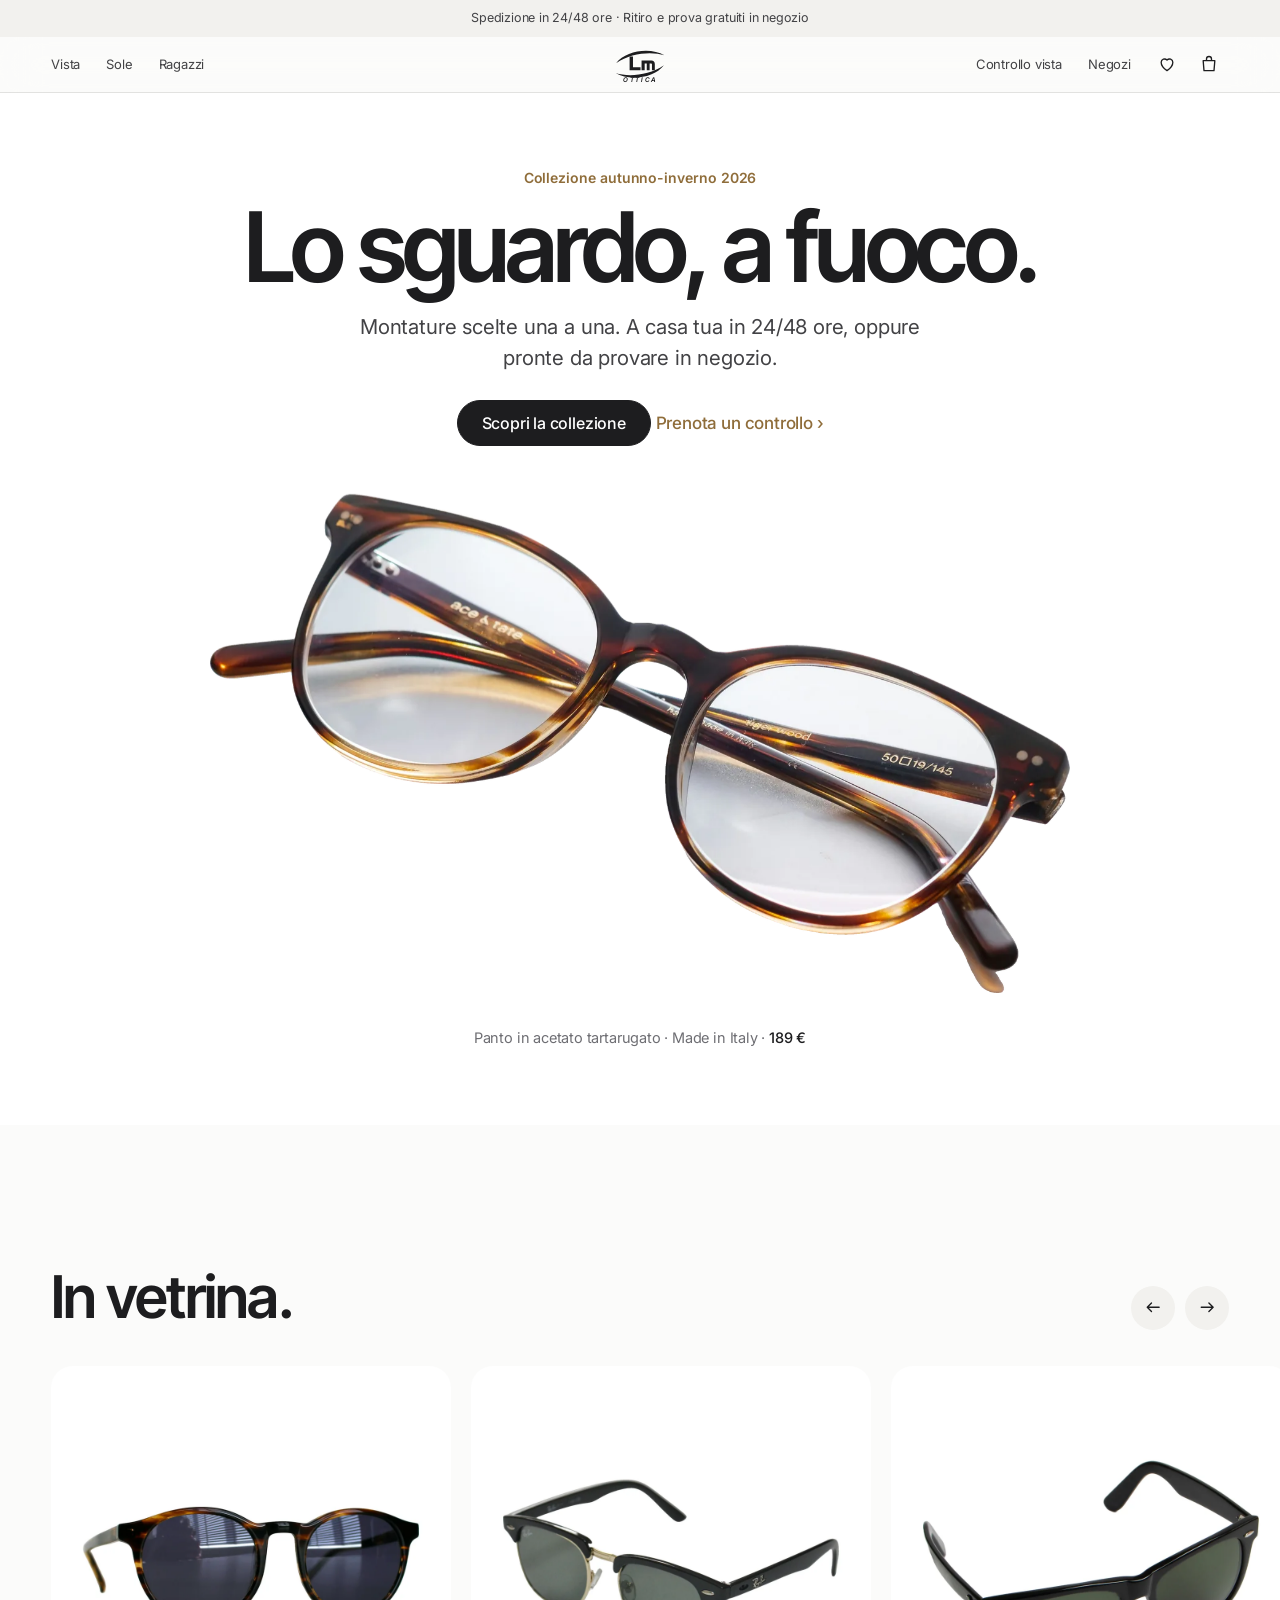
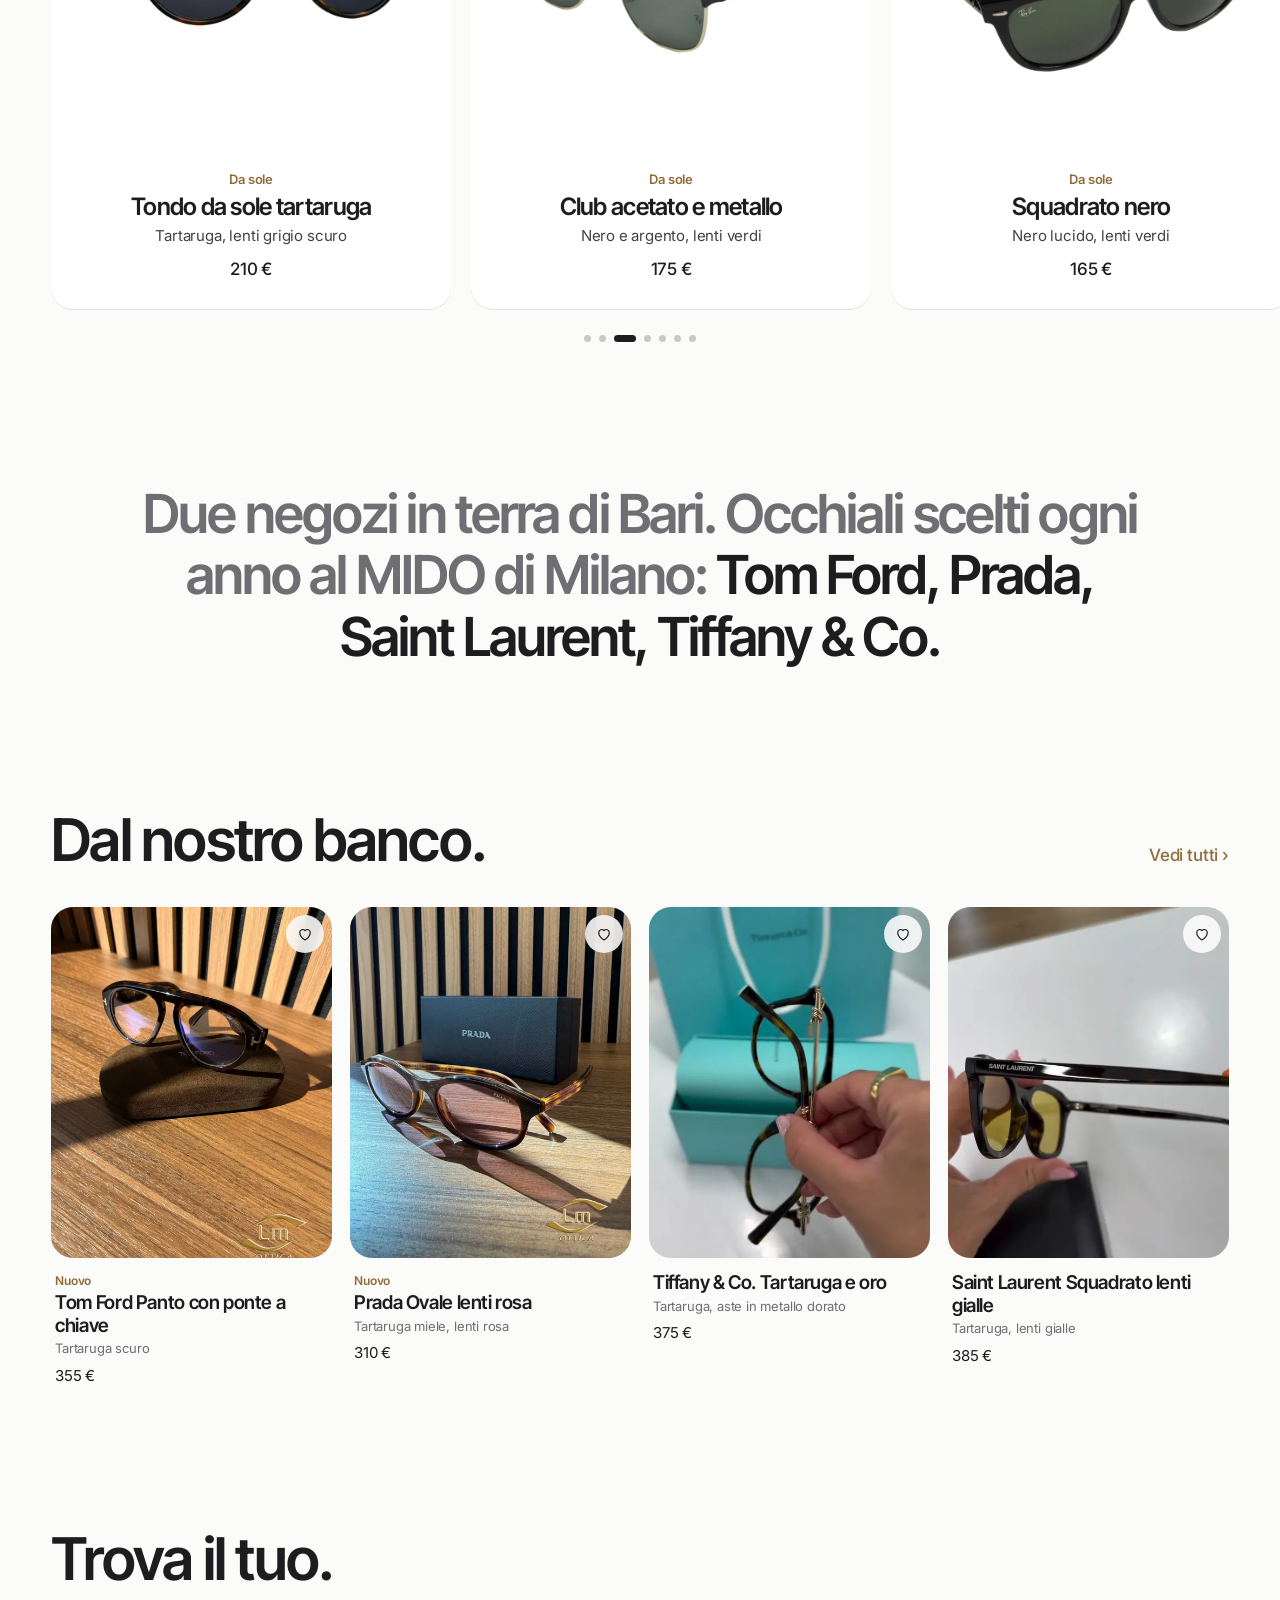
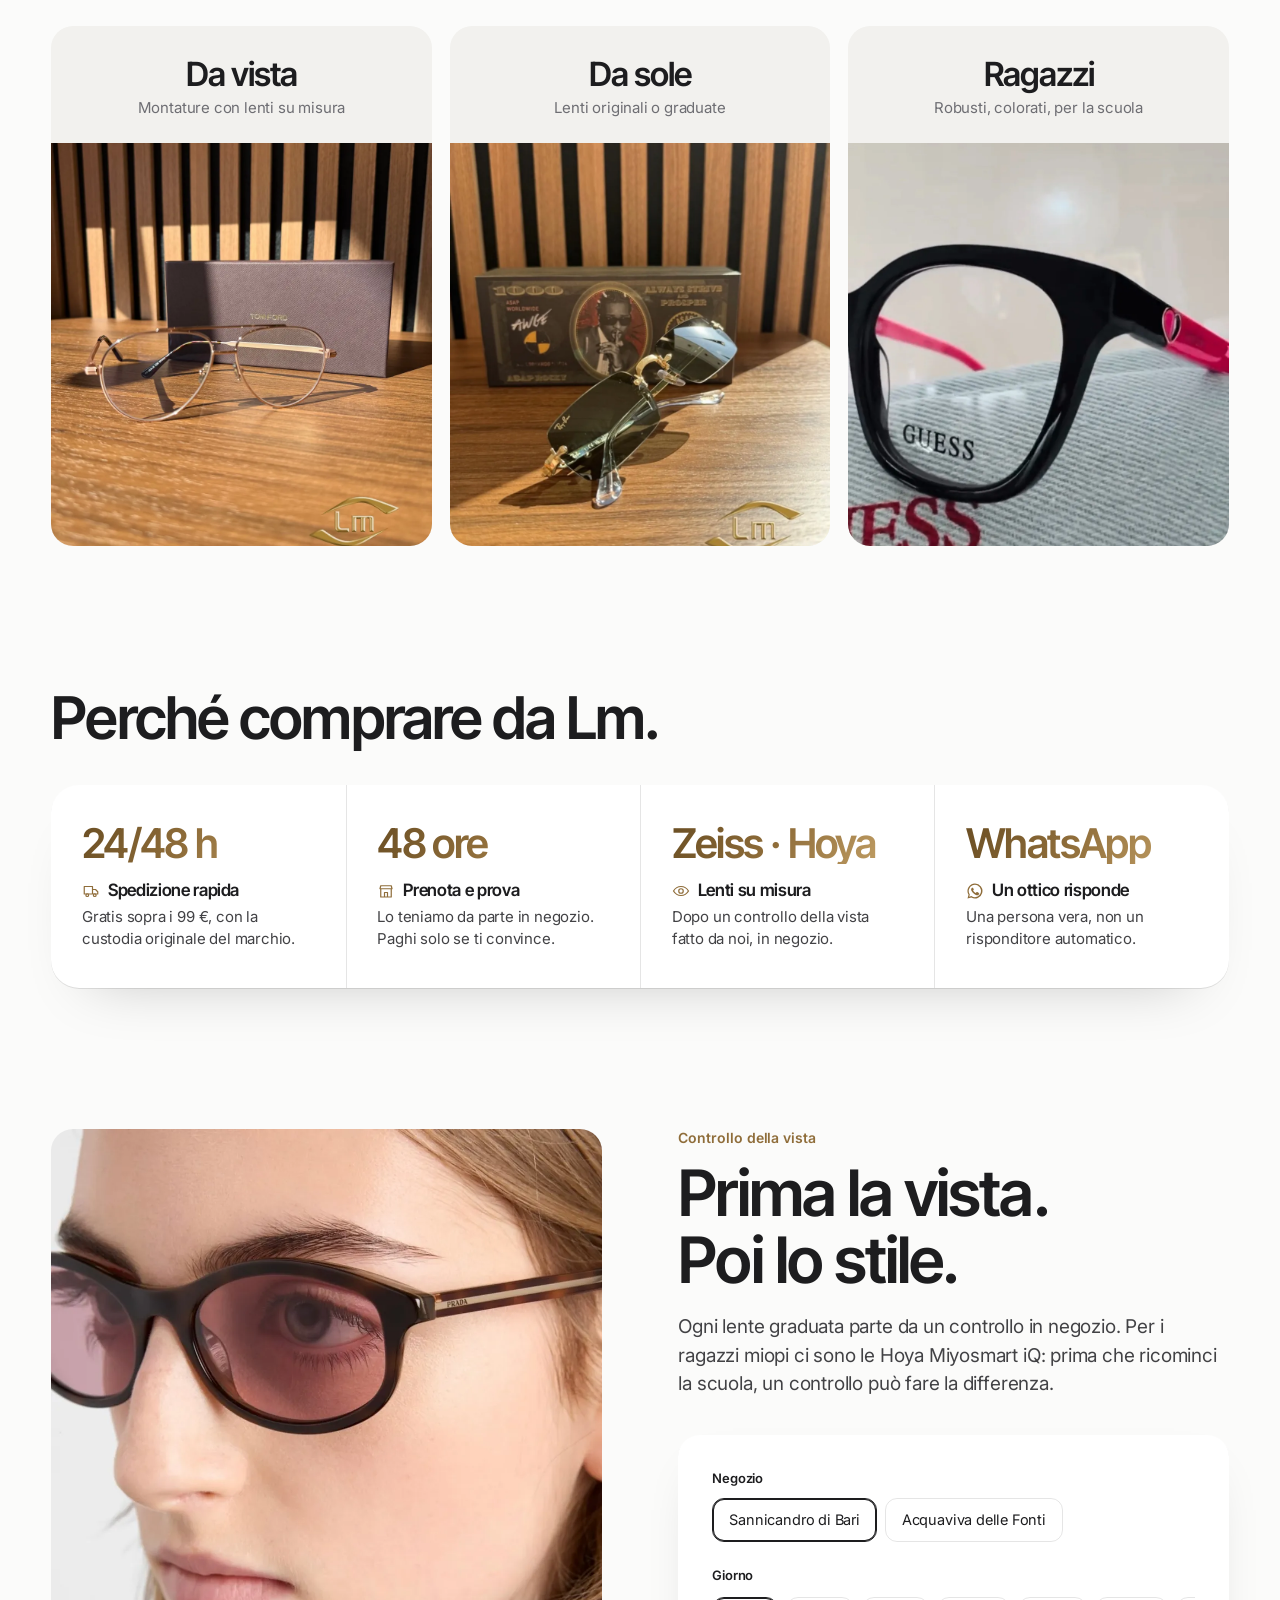
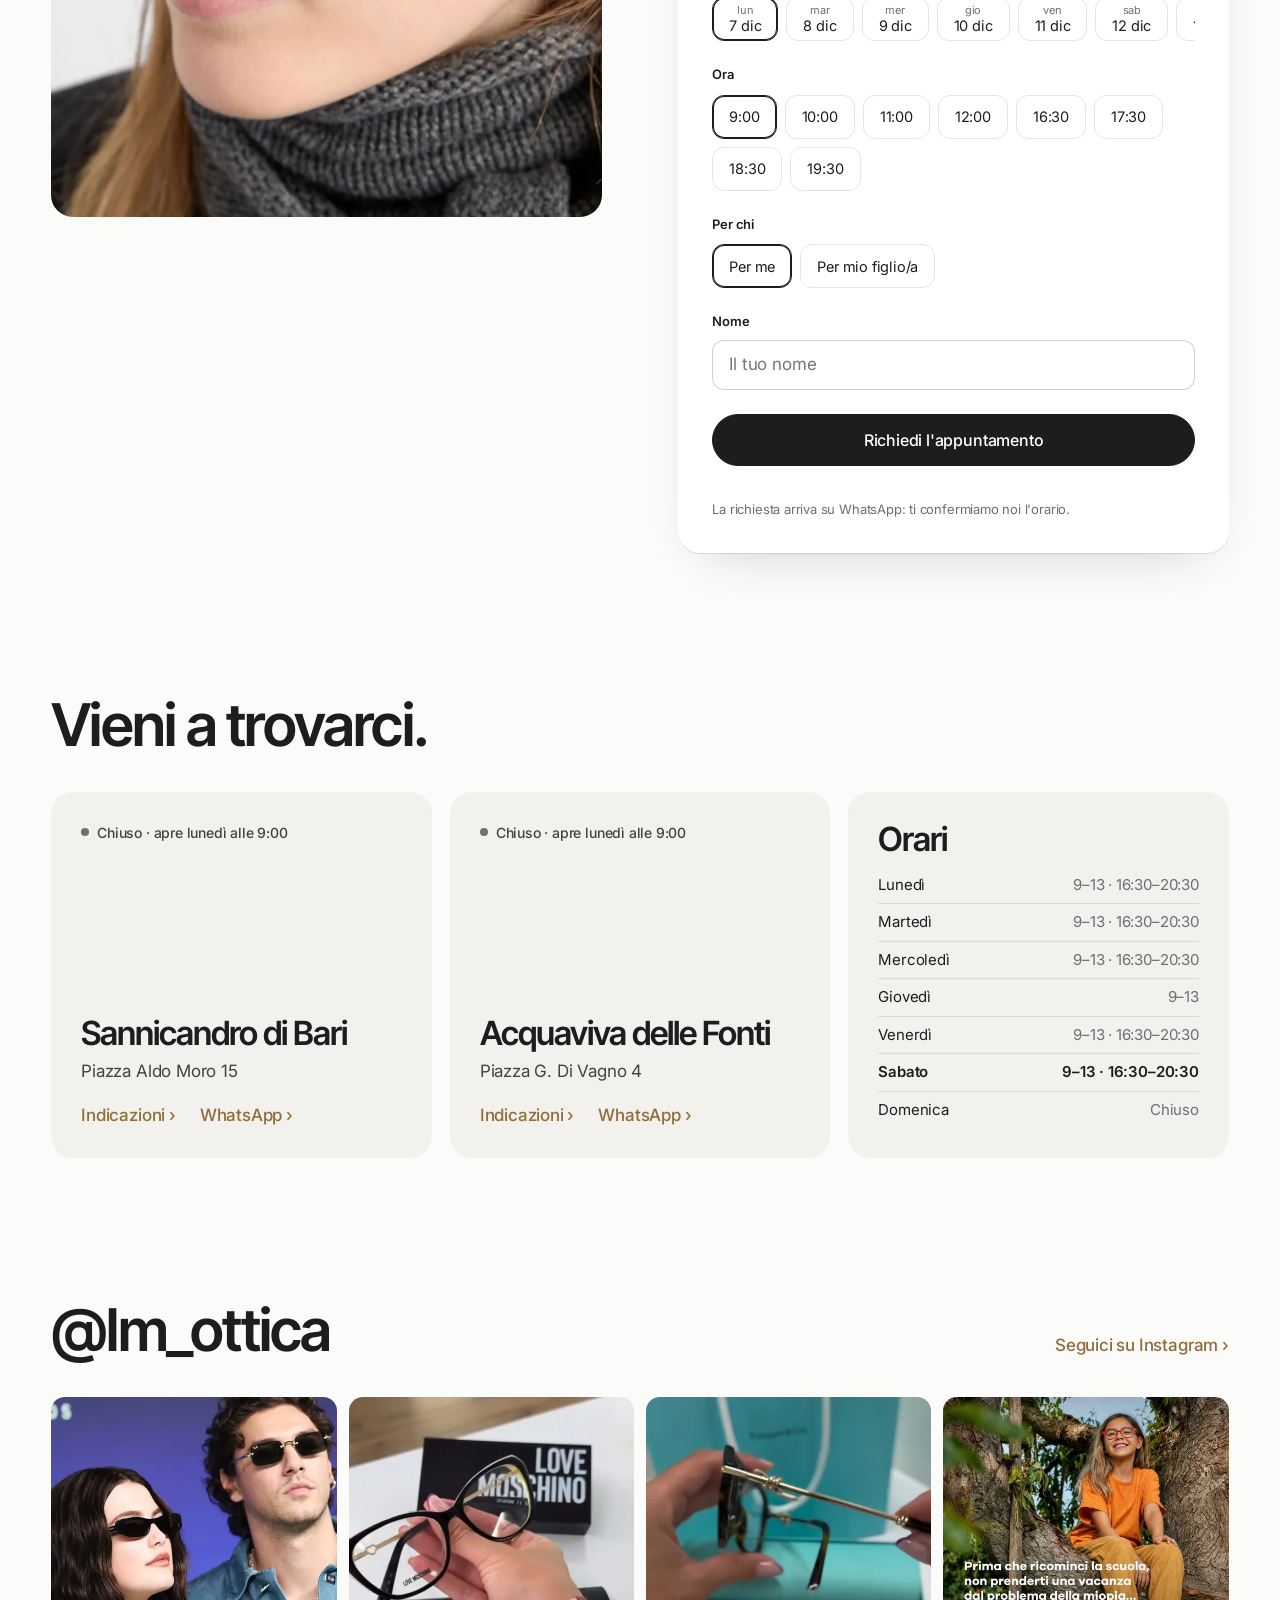
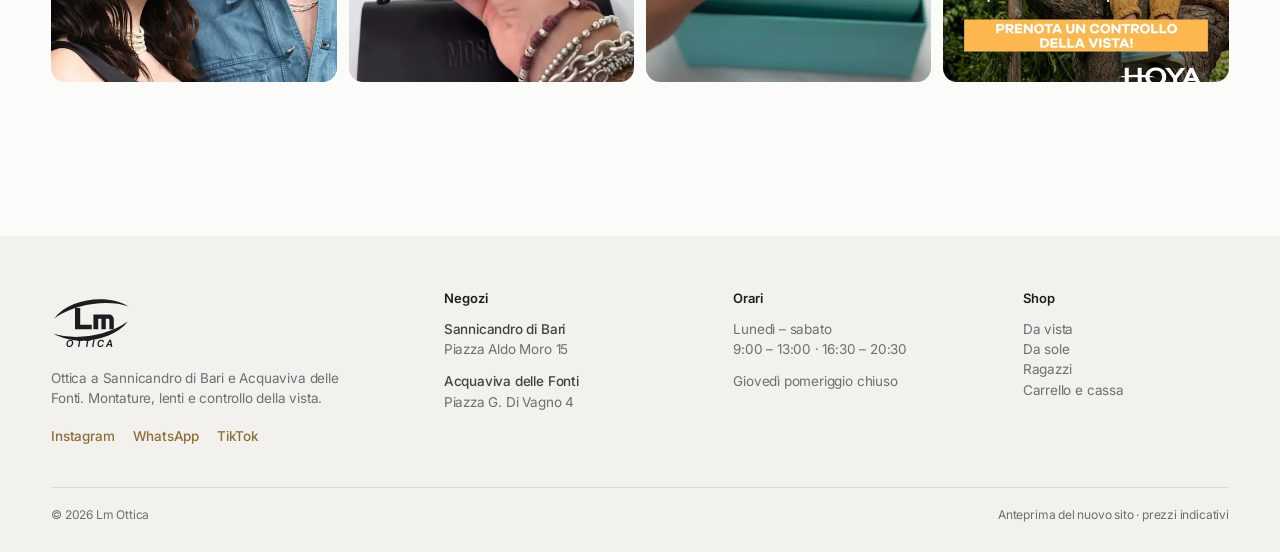
==== commit 009656dd: "Aggiorna anteprima" ====
--- a/index.html
+++ b/index.html
@@ -1 +1 @@
-<!doctype html> <html lang="it"> <head> <meta charset="utf-8"> <meta name="viewport" content="width=device-width,initial-scale=1,viewport-fit=cover"> <title>Lm Ottica · Occhiali da vista e da sole · Sannicandro di Bari e Acquaviva delle Fonti</title> <meta name="description" content="Tom Ford, Prada, Saint Laurent, Tiffany & Co. e altri marchi. Ordina online con spedizione in 24/48 ore o prova in negozio a Sannicandro di Bari e Acquaviva delle Fonti."> <meta name="robots" content="noindex, nofollow"> <meta name="theme-color" content="#f7f5f1"> <meta property="og:title" content="Lm Ottica · Occhiali da vista e da sole · Sannicandro di Bari e Acquaviva delle Fonti"> <meta property="og:description" content="Tom Ford, Prada, Saint Laurent, Tiffany & Co. e altri marchi. Ordina online con spedizione in 24/48 ore o prova in negozio a Sannicandro di Bari e Acquaviva delle Fonti."> <meta property="og:image" content="assets/og.jpg"> <link rel="icon" href="favicon.svg" type="image/svg+xml"> <link rel="preconnect" href="https://fonts.googleapis.com"> <link rel="preconnect" href="https://fonts.gstatic.com" crossorigin> <link href="https://fonts.googleapis.com/css2?family=Inter+Tight:wght@500;600;700&family=Inter:wght@300;400;500;600&display=swap" rel="stylesheet"> <link rel="stylesheet" href="styles.css"> <script>try{sessionStorage.getItem("lmIntro")&&!/[?&]intro=1/.test(location.search)||matchMedia("(prefers-reduced-motion: reduce)").matches||document.documentElement.classList.add("con-intro")}catch(e){}</script> </head> <body class="p-home"> <svg width="0" height="0" style="position:absolute" aria-hidden="true"> <symbol id="i-borsa" viewBox="0 0 24 24"><path d="M5 8h14l-1 12H6L5 8Z" fill="none" stroke="currentColor" stroke-width="1.6" stroke-linejoin="round"/><path d="M9 8V6a3 3 0 0 1 6 0v2" fill="none" stroke="currentColor" stroke-width="1.6"/></symbol> <symbol id="i-cuore" viewBox="0 0 24 24"><path d="M12 20s-7-4.4-7-10a4 4 0 0 1 7-2.6A4 4 0 0 1 19 10c0 5.6-7 10-7 10Z" fill="none" stroke="currentColor" stroke-width="1.6" stroke-linejoin="round"/></symbol> <symbol id="i-menu" viewBox="0 0 24 24"><path d="M4 8h16M4 16h16" stroke="currentColor" stroke-width="1.6" stroke-linecap="round"/></symbol> <symbol id="i-x" viewBox="0 0 24 24"><path d="M6 6l12 12M18 6 6 18" stroke="currentColor" stroke-width="1.6" stroke-linecap="round"/></symbol> <symbol id="i-freccia" viewBox="0 0 24 24"><path d="M5 12h14m-5-5 5 5-5 5" fill="none" stroke="currentColor" stroke-width="1.6" stroke-linecap="round" stroke-linejoin="round"/></symbol> <symbol id="i-wa" viewBox="0 0 24 24"><path fill="currentColor" d="M12 2a10 10 0 0 0-8.6 15.1L2 22l5-1.3A10 10 0 1 0 12 2Zm0 18.2c-1.6 0-3.1-.4-4.4-1.2l-.3-.2-3 .8.8-2.9-.2-.3A8.2 8.2 0 1 1 12 20.2Zm4.5-6.1c-.2-.1-1.5-.7-1.7-.8-.2-.1-.4-.1-.6.1l-.8 1c-.1.2-.3.2-.5.1a6.7 6.7 0 0 1-3.3-2.9c-.3-.4.2-.4.7-1.4.1-.2 0-.3 0-.4l-.8-1.8c-.2-.5-.4-.4-.6-.4h-.5c-.2 0-.5.1-.7.3-.2.3-.9.9-.9 2.2s1 2.6 1.1 2.7c.1.2 1.9 2.9 4.6 4.1 1.7.7 2.4.8 3.2.7.5-.1 1.5-.6 1.8-1.2.2-.6.2-1.1.1-1.2l-.5-.3Z"/></symbol> <symbol id="i-pin" viewBox="0 0 24 24"><path d="M12 21s-6-5.6-6-11a6 6 0 0 1 12 0c0 5.4-6 11-6 11Z" fill="none" stroke="currentColor" stroke-width="1.6"/><circle cx="12" cy="10" r="2.2" fill="none" stroke="currentColor" stroke-width="1.6"/></symbol> <symbol id="i-furgone" viewBox="0 0 24 24"><path d="M3 6h11v10H3zM14 10h4l3 3v3h-7" fill="none" stroke="currentColor" stroke-width="1.6" stroke-linejoin="round"/><circle cx="7" cy="17.5" r="1.8" fill="var(--sf,#fff)" stroke="currentColor" stroke-width="1.6"/><circle cx="17" cy="17.5" r="1.8" fill="var(--sf,#fff)" stroke="currentColor" stroke-width="1.6"/></symbol> <symbol id="i-negozio" viewBox="0 0 24 24"><path d="M4 9h16l-1-4H5L4 9Zm1 0v11h14V9M10 20v-6h4v6" fill="none" stroke="currentColor" stroke-width="1.6" stroke-linejoin="round"/></symbol> <symbol id="i-occhio" viewBox="0 0 24 24"><path d="M2 12s3.6-6 10-6 10 6 10 6-3.6 6-10 6S2 12 2 12Z" fill="none" stroke="currentColor" stroke-width="1.6"/><circle cx="12" cy="12" r="3" fill="none" stroke="currentColor" stroke-width="1.6"/></symbol> <symbol id="i-ok" viewBox="0 0 24 24"><path d="m5 12.5 4.5 4.5L19 7.5" fill="none" stroke="currentColor" stroke-width="1.8" stroke-linecap="round" stroke-linejoin="round"/></symbol> <symbol id="i-ig" viewBox="0 0 24 24"><rect x="3.5" y="3.5" width="17" height="17" rx="5" fill="none" stroke="currentColor" stroke-width="1.6"/><circle cx="12" cy="12" r="4" fill="none" stroke="currentColor" stroke-width="1.6"/><circle cx="17.2" cy="6.8" r="1.1" fill="currentColor"/></symbol> <symbol id="i-ritorno" viewBox="0 0 24 24"><path d="M4 12a8 8 0 1 0 2.4-5.7M4 4v4h4" fill="none" stroke="currentColor" stroke-width="1.6" stroke-linecap="round" stroke-linejoin="round"/></symbol> </svg><div class="avviso">Spedizione in 24/48 ore · Ritiro e prova gratuiti in negozio</div> <header class="testata"> <div class="t-sx"> <button class="ico-btn solo-tel" type="button" data-apri-menu aria-label="Menu"><svg><use href="#i-menu"/></svg></button> <nav class="testata-nav" aria-label="Collezioni"> <a href="shop.html?cat=vista">Vista</a> <a href="shop.html?cat=sole">Sole</a> <a href="shop.html?cat=ragazzi">Ragazzi</a> </nav> </div> <a class="testata-logo" href="index.html" aria-label="Lm Ottica, home"><svg class="logo" viewBox="0 0 200 142" role="img" aria-label="Lm Ottica"><g fill="currentColor"> <path d="M8 66C46 16 142 4 194 36 146 20 66 26 8 66Z"/> <path d="M192 74C154 124 58 136 6 104 54 120 134 114 192 74Z"/> <path d="M60 40h13v42h29v11H60Z"/> <path d="M106 56h38c8 0 13 5 13 13v24h-11V70c0-2-1-3-3-3h-6v26h-11V67h-8v26h-12Z"/> <text x="100" y="138" text-anchor="middle" font-family="Inter Tight,Arial,sans-serif" font-style="italic" font-weight="600" font-size="25" letter-spacing="6">OTTICA</text> </g></svg></a> <div class="t-dx"> <nav class="testata-nav" aria-label="Servizi"> <a href="index.html#vista">Controllo vista</a> <a href="index.html#negozi">Negozi</a> </nav> <a class="ico-btn" href="shop.html?preferiti=1" aria-label="Preferiti"><svg><use href="#i-cuore"/></svg><span class="conta" data-conta-pref hidden>0</span></a> <button class="ico-btn" type="button" data-apri-carrello aria-label="Carrello"><svg><use href="#i-borsa"/></svg><span class="conta" data-conta-carrello hidden>0</span></button> </div> </header> <div class="menu-tel" data-menu hidden> <button class="ico-btn chiudi" type="button" data-chiudi-menu aria-label="Chiudi menu"><svg><use href="#i-x"/></svg></button> <nav> <a href="shop.html">Tutti gli occhiali</a> <a href="shop.html?cat=vista">Da vista</a> <a href="shop.html?cat=sole">Da sole</a> <a href="shop.html?cat=ragazzi">Ragazzi</a> <a href="index.html#vista">Controllo della vista</a> <a href="index.html#negozi">I negozi</a> </nav> <a class="btn btn-linea-chiara" href="https://wa.me/393512587280">Scrivici su WhatsApp</a> </div> <div class="intro" data-intro aria-hidden="true"> <div class="intro-palco"> <div class="intro-logo sfocato"><svg class="logo" viewBox="0 0 200 142" role="img" aria-label="Lm Ottica"><g fill="currentColor"> <path d="M8 66C46 16 142 4 194 36 146 20 66 26 8 66Z"/> <path d="M192 74C154 124 58 136 6 104 54 120 134 114 192 74Z"/> <path d="M60 40h13v42h29v11H60Z"/> <path d="M106 56h38c8 0 13 5 13 13v24h-11V70c0-2-1-3-3-3h-6v26h-11V67h-8v26h-12Z"/> <text x="100" y="138" text-anchor="middle" font-family="Inter Tight,Arial,sans-serif" font-style="italic" font-weight="600" font-size="25" letter-spacing="6">OTTICA</text> </g></svg></div> <div class="intro-logo nitido"><svg class="logo" viewBox="0 0 200 142" role="img" aria-label="Lm Ottica"><g fill="currentColor"> <path d="M8 66C46 16 142 4 194 36 146 20 66 26 8 66Z"/> <path d="M192 74C154 124 58 136 6 104 54 120 134 114 192 74Z"/> <path d="M60 40h13v42h29v11H60Z"/> <path d="M106 56h38c8 0 13 5 13 13v24h-11V70c0-2-1-3-3-3h-6v26h-11V67h-8v26h-12Z"/> <text x="100" y="138" text-anchor="middle" font-family="Inter Tight,Arial,sans-serif" font-style="italic" font-weight="600" font-size="25" letter-spacing="6">OTTICA</text> </g></svg></div> <div class="intro-occhiali"> <div class="finestra f-sx"><div class="eco"><div class="intro-logo"><svg class="logo" viewBox="0 0 200 142" role="img" aria-label="Lm Ottica"><g fill="currentColor"> <path d="M8 66C46 16 142 4 194 36 146 20 66 26 8 66Z"/> <path d="M192 74C154 124 58 136 6 104 54 120 134 114 192 74Z"/> <path d="M60 40h13v42h29v11H60Z"/> <path d="M106 56h38c8 0 13 5 13 13v24h-11V70c0-2-1-3-3-3h-6v26h-11V67h-8v26h-12Z"/> <text x="100" y="138" text-anchor="middle" font-family="Inter Tight,Arial,sans-serif" font-style="italic" font-weight="600" font-size="25" letter-spacing="6">OTTICA</text> </g></svg></div></div></div> <div class="finestra f-dx"><div class="eco"><div class="intro-logo"><svg class="logo" viewBox="0 0 200 142" role="img" aria-label="Lm Ottica"><g fill="currentColor"> <path d="M8 66C46 16 142 4 194 36 146 20 66 26 8 66Z"/> <path d="M192 74C154 124 58 136 6 104 54 120 134 114 192 74Z"/> <path d="M60 40h13v42h29v11H60Z"/> <path d="M106 56h38c8 0 13 5 13 13v24h-11V70c0-2-1-3-3-3h-6v26h-11V67h-8v26h-12Z"/> <text x="100" y="138" text-anchor="middle" font-family="Inter Tight,Arial,sans-serif" font-style="italic" font-weight="600" font-size="25" letter-spacing="6">OTTICA</text> </g></svg></div></div></div> <img src="assets/intro-occhiali-1400.webp" srcset="assets/intro-occhiali-1400.webp 1400w, assets/intro-occhiali-2400.webp 2400w" sizes="(min-width: 821px) 880px, 94vw" alt=""> </div> </div> </div> <main id="contenuto"> <section class="apertura" data-apertura> <div class="apertura-testo"> <p class="sopratitolo">Collezione autunno-inverno 2026</p> <h1>Lo sguardo, <br class="solo-tel-br">a fuoco.</h1> <p class="apertura-sub">Montature scelte una a una. A casa tua in 24/48 ore, oppure pronte da provare in negozio.</p> <div class="azioni"> <a class="btn" href="shop.html">Scopri la collezione</a> <a class="link-oro" href="#vista">Prenota un controllo ›</a> </div> </div> <a class="apertura-occhiale" href="prodotto.html?p=panto-tartaruga" aria-label="Panto in acetato tartarugato, 189 euro"> <span class="occhiale-entra"> <span class="occhiale-galleggia"> <span class="occhiale-inclina" data-inclina> <img class="nitida" src="assets/apertura-2400.webp" srcset="assets/apertura-1400.webp 1400w, assets/apertura-2400.webp 2400w, assets/apertura-3840.webp 3840w" sizes="(min-width: 821px) 1000px, 100vw" width="3843" height="2229" alt="Occhiale da vista panto in acetato tartarugato, fotografato su bianco" fetchpriority="high"> <img class="sfocata" src="assets/apertura-sfocata.webp" alt="" aria-hidden="true"> </span> </span> </span> <span class="occhiale-ombra" aria-hidden="true"></span> </a> <p class="apertura-didascalia">Panto in acetato tartarugato · Made in Italy · <strong>189 €</strong></p> </section> <section class="sezione galleria-sez"> <div class="testa-sez rv"> <h2>In vetrina.</h2> <div class="galleria-frecce"> <button class="freccia" type="button" data-scorri="-1" aria-label="Precedente"><svg><use href="#i-freccia"/></svg></button> <button class="freccia" type="button" data-scorri="1" aria-label="Successivo"><svg><use href="#i-freccia"/></svg></button> </div> </div> <div class="vetrina-scorri" data-vetrina-scorri></div> <div class="galleria-punti" data-punti aria-hidden="true"></div> </section> <section class="sezione frase"> <p class="rv">Due negozi in terra di Bari. Occhiali scelti ogni anno al MIDO di Milano: <span>Tom Ford, Prada, Saint Laurent, Tiffany &amp; Co.</span></p> </section> <section class="sezione"> <div class="testa-sez rv"> <h2>Dal nostro banco.</h2> <a class="link-oro" href="shop.html">Vedi tutti ›</a> </div> <div class="griglia quattro" data-griglia="nuovi"></div> </section> <section class="sezione categorie"> <div class="testa-sez rv"><h2>Trova il tuo.</h2></div> <div class="trittico"> <a class="tt rv" href="shop.html?cat=vista"> <span class="tt-testo"><span class="tt-nome">Da vista</span><span class="tt-sub">Montature con lenti su misura</span></span> <span class="tt-foto"><img src="assets/tomford-5-1000.webp" alt="Tom Ford pilot in metallo dorato" loading="lazy"></span> </a> <a class="tt rv" href="shop.html?cat=sole"> <span class="tt-testo"><span class="tt-nome">Da sole</span><span class="tt-sub">Lenti originali o graduate</span></span> <span class="tt-foto"><img src="assets/offcampus-3-1000.webp" alt="Ray-Ban senza montatura con lenti verdi" loading="lazy"></span> </a> <a class="tt rv" href="shop.html?cat=ragazzi"> <span class="tt-testo"><span class="tt-nome">Ragazzi</span><span class="tt-sub">Robusti, colorati, per la scuola</span></span> <span class="tt-foto"><img src="assets/astuccio-0-1000.webp" alt="Guess nero e fucsia" loading="lazy"></span> </a> </div> </section> <section class="sezione vantaggi"> <div class="testa-sez rv"><h2>Perché comprare da Lm.</h2></div> <div class="vantaggi-griglia"> <div class="rv"><svg><use href="#i-furgone"/></svg><h3>Spedizione in 24/48 ore.</h3><p>Gratis sopra i 99 €, con la custodia originale del marchio.</p></div> <div class="rv"><svg><use href="#i-negozio"/></svg><h3>Prenota e prova.</h3><p>Lo teniamo da parte 48 ore in negozio. Paghi solo se ti convince.</p></div> <div class="rv"><svg><use href="#i-occhio"/></svg><h3>Lenti su misura.</h3><p>Zeiss e Hoya, dopo un controllo della vista fatto da noi.</p></div> <div class="rv"><svg><use href="#i-wa"/></svg><h3>Un ottico su WhatsApp.</h3><p>Ti risponde una persona vera, non un risponditore.</p></div> </div> </section> <section class="sezione vista" id="vista"> <div class="vista-foto rv"><img src="assets/prada-1-1000.webp" alt="Ragazza con occhiali Prada" loading="lazy"></div> <div class="vista-testo"> <p class="sopratitolo rv">Controllo della vista</p> <h2 class="rv">Prima la vista.<br>Poi lo stile.</h2> <p class="rv">Ogni lente graduata parte da un controllo in negozio. Per i ragazzi miopi ci sono le Hoya Miyosmart iQ: prima che ricominci la scuola, un controllo può fare la differenza.</p> <form class="prenota rv" data-prenota> <fieldset> <legend>Negozio</legend> <div class="scelte"> <label class="chip"><input type="radio" name="negozio" value="Sannicandro di Bari" checked="checked"><span>Sannicandro di Bari</span></label> <label class="chip"><input type="radio" name="negozio" value="Acquaviva delle Fonti"><span>Acquaviva delle Fonti</span></label> </div> </fieldset> <fieldset> <legend>Giorno</legend> <div class="scelte giorni" data-giorni></div> </fieldset> <fieldset> <legend>Ora</legend> <div class="scelte ore" data-ore></div> </fieldset> <fieldset> <legend>Per chi</legend> <div class="scelte"> <label class="chip"><input type="radio" name="chi" value="per me" checked="checked"><span>Per me</span></label> <label class="chip"><input type="radio" name="chi" value="per mio figlio/mia figlia"><span>Per un ragazzo</span></label> </div> </fieldset> <label class="campo"><span>Nome</span><input name="nome" autocomplete="given-name" required placeholder="Il tuo nome"></label> <button class="btn largo" type="submit">Richiedi l'appuntamento</button> <p class="nota">La richiesta arriva su WhatsApp: ti confermiamo noi l'orario.</p> </form> </div> </section> <section class="sezione negozi" id="negozi"> <div class="testa-sez rv"><h2>Vieni a trovarci.</h2></div> <div class="negozi-griglia"> <article class="negozio rv"> <p class="stato" data-stato></p> <h3>Sannicandro di Bari</h3> <p>Piazza Aldo Moro 15</p> <p class="negozio-link"> <a class="link-oro" href="https://www.google.com/maps/search/?api=1&amp;query=Lm+Ottica+Piazza+Aldo+Moro+15+Sannicandro+di+Bari">Indicazioni ›</a> <a class="link-oro" href="https://wa.me/393512587280">WhatsApp ›</a> </p> </article> <article class="negozio rv"> <p class="stato" data-stato></p> <h3>Acquaviva delle Fonti</h3> <p>Piazza G. Di Vagno 4</p> <p class="negozio-link"> <a class="link-oro" href="https://www.google.com/maps/search/?api=1&amp;query=Lm+Ottica+Piazza+Di+Vagno+4+Acquaviva+delle+Fonti">Indicazioni ›</a> <a class="link-oro" href="https://wa.me/393512587280">WhatsApp ›</a> </p> </article> <div class="orari rv"> <h3>Orari</h3> <dl data-orari> <div><dt>Lunedì</dt><dd>9–13 · 16:30–20:30</dd></div> <div><dt>Martedì</dt><dd>9–13 · 16:30–20:30</dd></div> <div><dt>Mercoledì</dt><dd>9–13 · 16:30–20:30</dd></div> <div><dt>Giovedì</dt><dd>9–13</dd></div> <div><dt>Venerdì</dt><dd>9–13 · 16:30–20:30</dd></div> <div><dt>Sabato</dt><dd>9–13 · 16:30–20:30</dd></div> <div><dt>Domenica</dt><dd>Chiuso</dd></div> </dl> </div> </div> </section> <section class="sezione insta"> <div class="testa-sez rv"><h2>@lm_ottica</h2><a class="link-oro" href="https://www.instagram.com/lm_ottica/">Seguici su Instagram ›</a></div> <div class="insta-griglia"> <a href="https://www.instagram.com/lm_ottica/" class="rv"><img src="assets/offcampus-1-520.webp" alt="Occhiali Saint Laurent nella serie Off Campus" loading="lazy"></a> <a href="https://www.instagram.com/lm_ottica/" class="rv"><img src="assets/moschino-0-520.webp" alt="Love Moschino cat-eye nero e oro" loading="lazy"></a> <a href="https://www.instagram.com/lm_ottica/" class="rv"><img src="assets/tiffany-2-520.webp" alt="Occhiale Tiffany con aste dorate" loading="lazy"></a> <a href="https://www.instagram.com/lm_ottica/" class="rv"><img src="assets/miyosmart-520.webp" alt="Campagna Hoya Miyosmart per ragazzi" loading="lazy"></a> </div> </section> </main> <div class="velo" data-velo hidden></div> <aside class="carrello" data-carrello aria-label="Carrello" aria-hidden="true"> <div class="carrello-top"> <h2>La tua selezione</h2> <button class="ico-btn" type="button" data-chiudi-carrello aria-label="Chiudi carrello"><svg><use href="#i-x"/></svg></button> </div> <div class="carrello-soglia" data-soglia></div> <div class="carrello-righe" data-righe></div> <div class="carrello-fondo" data-fondo-carrello> <div class="riga-tot"><span>Totale</span><strong data-totale>0 €</strong></div> <a class="btn largo" href="cassa.html">Procedi all'acquisto</a> <p class="nota">Spedizione in 24/48 ore oppure ritiro gratis in negozio.</p> </div> </aside> <div class="toast" data-toast role="status" aria-live="polite"></div> <footer class="piede"> <div class="piede-alto"> <div class="piede-marchio"> <svg class="logo" viewBox="0 0 200 142" role="img" aria-label="Lm Ottica"><g fill="currentColor"> <path d="M8 66C46 16 142 4 194 36 146 20 66 26 8 66Z"/> <path d="M192 74C154 124 58 136 6 104 54 120 134 114 192 74Z"/> <path d="M60 40h13v42h29v11H60Z"/> <path d="M106 56h38c8 0 13 5 13 13v24h-11V70c0-2-1-3-3-3h-6v26h-11V67h-8v26h-12Z"/> <text x="100" y="138" text-anchor="middle" font-family="Inter Tight,Arial,sans-serif" font-style="italic" font-weight="600" font-size="25" letter-spacing="6">OTTICA</text> </g></svg> <p>Ottica a Sannicandro di Bari e Acquaviva delle Fonti. Montature, lenti e controllo della vista.</p> <div class="piede-social"> <a class="piede-link" href="https://www.instagram.com/lm_ottica/">Instagram</a> <a class="piede-link" href="https://wa.me/393512587280">WhatsApp</a> <a class="piede-link" href="https://www.tiktok.com/@lmottica1">TikTok</a> </div> </div> <div> <h3>Negozi</h3> <p><strong>Sannicandro di Bari</strong><br>Piazza Aldo Moro 15</p> <p><strong>Acquaviva delle Fonti</strong><br>Piazza G. Di Vagno 4</p> </div> <div> <h3>Orari</h3> <p>Lunedì – sabato<br>9:00 – 13:00 · 16:30 – 20:30</p> <p>Giovedì pomeriggio chiuso</p> </div> <div> <h3>Shop</h3> <p><a href="shop.html?cat=vista">Da vista</a><br><a href="shop.html?cat=sole">Da sole</a><br><a href="shop.html?cat=ragazzi">Ragazzi</a><br><a href="cassa.html">Carrello e cassa</a></p> </div> </div> <div class="piede-basso"> <span>© 2026 Lm Ottica</span> <span>Anteprima del nuovo sito · prezzi indicativi</span> </div> </footer> <script src="prodotti.js"></script> <script src="app.js"></script> </body> </html> +<!doctype html> <html lang="it"> <head> <meta charset="utf-8"> <meta name="viewport" content="width=device-width,initial-scale=1,viewport-fit=cover"> <title>Lm Ottica · Occhiali da vista e da sole · Sannicandro di Bari e Acquaviva delle Fonti</title> <meta name="description" content="Tom Ford, Prada, Saint Laurent, Tiffany & Co. e altri marchi. Ordina online con spedizione in 24/48 ore o prova in negozio a Sannicandro di Bari e Acquaviva delle Fonti."> <meta name="robots" content="noindex, nofollow"> <meta name="theme-color" content="#f7f5f1"> <meta property="og:title" content="Lm Ottica · Occhiali da vista e da sole · Sannicandro di Bari e Acquaviva delle Fonti"> <meta property="og:description" content="Tom Ford, Prada, Saint Laurent, Tiffany & Co. e altri marchi. Ordina online con spedizione in 24/48 ore o prova in negozio a Sannicandro di Bari e Acquaviva delle Fonti."> <meta property="og:image" content="assets/og.jpg"> <link rel="icon" href="favicon.svg" type="image/svg+xml"> <link rel="preconnect" href="https://fonts.googleapis.com"> <link rel="preconnect" href="https://fonts.gstatic.com" crossorigin> <link href="https://fonts.googleapis.com/css2?family=Inter+Tight:wght@500;600;700&family=Inter:wght@300;400;500;600&display=swap" rel="stylesheet"> <link rel="stylesheet" href="styles.css"> <script>try{sessionStorage.getItem("lmIntro")&&!/[?&]intro=1/.test(location.search)||matchMedia("(prefers-reduced-motion: reduce)").matches||document.documentElement.classList.add("con-intro")}catch(e){}</script> </head> <body class="p-home"> <svg width="0" height="0" style="position:absolute" aria-hidden="true"> <symbol id="i-borsa" viewBox="0 0 24 24"><path d="M5 8h14l-1 12H6L5 8Z" fill="none" stroke="currentColor" stroke-width="1.6" stroke-linejoin="round"/><path d="M9 8V6a3 3 0 0 1 6 0v2" fill="none" stroke="currentColor" stroke-width="1.6"/></symbol> <symbol id="i-cuore" viewBox="0 0 24 24"><path d="M12 20s-7-4.4-7-10a4 4 0 0 1 7-2.6A4 4 0 0 1 19 10c0 5.6-7 10-7 10Z" fill="none" stroke="currentColor" stroke-width="1.6" stroke-linejoin="round"/></symbol> <symbol id="i-menu" viewBox="0 0 24 24"><path d="M4 8h16M4 16h16" stroke="currentColor" stroke-width="1.6" stroke-linecap="round"/></symbol> <symbol id="i-x" viewBox="0 0 24 24"><path d="M6 6l12 12M18 6 6 18" stroke="currentColor" stroke-width="1.6" stroke-linecap="round"/></symbol> <symbol id="i-freccia" viewBox="0 0 24 24"><path d="M5 12h14m-5-5 5 5-5 5" fill="none" stroke="currentColor" stroke-width="1.6" stroke-linecap="round" stroke-linejoin="round"/></symbol> <symbol id="i-wa" viewBox="0 0 24 24"><path fill="currentColor" d="M12 2a10 10 0 0 0-8.6 15.1L2 22l5-1.3A10 10 0 1 0 12 2Zm0 18.2c-1.6 0-3.1-.4-4.4-1.2l-.3-.2-3 .8.8-2.9-.2-.3A8.2 8.2 0 1 1 12 20.2Zm4.5-6.1c-.2-.1-1.5-.7-1.7-.8-.2-.1-.4-.1-.6.1l-.8 1c-.1.2-.3.2-.5.1a6.7 6.7 0 0 1-3.3-2.9c-.3-.4.2-.4.7-1.4.1-.2 0-.3 0-.4l-.8-1.8c-.2-.5-.4-.4-.6-.4h-.5c-.2 0-.5.1-.7.3-.2.3-.9.9-.9 2.2s1 2.6 1.1 2.7c.1.2 1.9 2.9 4.6 4.1 1.7.7 2.4.8 3.2.7.5-.1 1.5-.6 1.8-1.2.2-.6.2-1.1.1-1.2l-.5-.3Z"/></symbol> <symbol id="i-pin" viewBox="0 0 24 24"><path d="M12 21s-6-5.6-6-11a6 6 0 0 1 12 0c0 5.4-6 11-6 11Z" fill="none" stroke="currentColor" stroke-width="1.6"/><circle cx="12" cy="10" r="2.2" fill="none" stroke="currentColor" stroke-width="1.6"/></symbol> <symbol id="i-furgone" viewBox="0 0 24 24"><path d="M3 6h11v10H3zM14 10h4l3 3v3h-7" fill="none" stroke="currentColor" stroke-width="1.6" stroke-linejoin="round"/><circle cx="7" cy="17.5" r="1.8" fill="var(--sf,#fff)" stroke="currentColor" stroke-width="1.6"/><circle cx="17" cy="17.5" r="1.8" fill="var(--sf,#fff)" stroke="currentColor" stroke-width="1.6"/></symbol> <symbol id="i-negozio" viewBox="0 0 24 24"><path d="M4 9h16l-1-4H5L4 9Zm1 0v11h14V9M10 20v-6h4v6" fill="none" stroke="currentColor" stroke-width="1.6" stroke-linejoin="round"/></symbol> <symbol id="i-occhio" viewBox="0 0 24 24"><path d="M2 12s3.6-6 10-6 10 6 10 6-3.6 6-10 6S2 12 2 12Z" fill="none" stroke="currentColor" stroke-width="1.6"/><circle cx="12" cy="12" r="3" fill="none" stroke="currentColor" stroke-width="1.6"/></symbol> <symbol id="i-ok" viewBox="0 0 24 24"><path d="m5 12.5 4.5 4.5L19 7.5" fill="none" stroke="currentColor" stroke-width="1.8" stroke-linecap="round" stroke-linejoin="round"/></symbol> <symbol id="i-ig" viewBox="0 0 24 24"><rect x="3.5" y="3.5" width="17" height="17" rx="5" fill="none" stroke="currentColor" stroke-width="1.6"/><circle cx="12" cy="12" r="4" fill="none" stroke="currentColor" stroke-width="1.6"/><circle cx="17.2" cy="6.8" r="1.1" fill="currentColor"/></symbol> <symbol id="i-ritorno" viewBox="0 0 24 24"><path d="M4 12a8 8 0 1 0 2.4-5.7M4 4v4h4" fill="none" stroke="currentColor" stroke-width="1.6" stroke-linecap="round" stroke-linejoin="round"/></symbol> </svg><div class="avviso">Spedizione in 24/48 ore · Ritiro e prova gratuiti in negozio</div> <header class="testata"> <div class="t-sx"> <button class="ico-btn solo-tel" type="button" data-apri-menu aria-label="Menu"><svg><use href="#i-menu"/></svg></button> <nav class="testata-nav" aria-label="Collezioni"> <a href="shop.html?cat=vista">Vista</a> <a href="shop.html?cat=sole">Sole</a> <a href="shop.html?cat=ragazzi">Ragazzi</a> </nav> </div> <a class="testata-logo" href="index.html" aria-label="Lm Ottica, home"><svg class="logo" viewBox="0 0 200 142" role="img" aria-label="Lm Ottica"><g fill="currentColor"> <path d="M8 66C46 16 142 4 194 36 146 20 66 26 8 66Z"/> <path d="M192 74C154 124 58 136 6 104 54 120 134 114 192 74Z"/> <path d="M60 40h13v42h29v11H60Z"/> <path d="M106 56h38c8 0 13 5 13 13v24h-11V70c0-2-1-3-3-3h-6v26h-11V67h-8v26h-12Z"/> <text x="100" y="138" text-anchor="middle" font-family="Inter Tight,Arial,sans-serif" font-style="italic" font-weight="600" font-size="25" letter-spacing="6">OTTICA</text> </g></svg></a> <div class="t-dx"> <nav class="testata-nav" aria-label="Servizi"> <a href="index.html#vista">Controllo vista</a> <a href="index.html#negozi">Negozi</a> </nav> <a class="ico-btn" href="shop.html?preferiti=1" aria-label="Preferiti"><svg><use href="#i-cuore"/></svg><span class="conta" data-conta-pref hidden>0</span></a> <button class="ico-btn" type="button" data-apri-carrello aria-label="Carrello"><svg><use href="#i-borsa"/></svg><span class="conta" data-conta-carrello hidden>0</span></button> </div> </header> <div class="menu-tel" data-menu hidden> <button class="ico-btn chiudi" type="button" data-chiudi-menu aria-label="Chiudi menu"><svg><use href="#i-x"/></svg></button> <nav> <a href="shop.html">Tutti gli occhiali</a> <a href="shop.html?cat=vista">Da vista</a> <a href="shop.html?cat=sole">Da sole</a> <a href="shop.html?cat=ragazzi">Ragazzi</a> <a href="index.html#vista">Controllo della vista</a> <a href="index.html#negozi">I negozi</a> </nav> <a class="btn btn-linea-chiara" href="https://wa.me/393512587280">Scrivici su WhatsApp</a> </div> <div class="intro" data-intro aria-hidden="true"> <div class="intro-palco"> <div class="intro-logo sfocato"><svg class="logo" viewBox="0 0 200 142" role="img" aria-label="Lm Ottica"><g fill="currentColor"> <path d="M8 66C46 16 142 4 194 36 146 20 66 26 8 66Z"/> <path d="M192 74C154 124 58 136 6 104 54 120 134 114 192 74Z"/> <path d="M60 40h13v42h29v11H60Z"/> <path d="M106 56h38c8 0 13 5 13 13v24h-11V70c0-2-1-3-3-3h-6v26h-11V67h-8v26h-12Z"/> <text x="100" y="138" text-anchor="middle" font-family="Inter Tight,Arial,sans-serif" font-style="italic" font-weight="600" font-size="25" letter-spacing="6">OTTICA</text> </g></svg></div> <div class="intro-logo nitido"><svg class="logo" viewBox="0 0 200 142" role="img" aria-label="Lm Ottica"><g fill="currentColor"> <path d="M8 66C46 16 142 4 194 36 146 20 66 26 8 66Z"/> <path d="M192 74C154 124 58 136 6 104 54 120 134 114 192 74Z"/> <path d="M60 40h13v42h29v11H60Z"/> <path d="M106 56h38c8 0 13 5 13 13v24h-11V70c0-2-1-3-3-3h-6v26h-11V67h-8v26h-12Z"/> <text x="100" y="138" text-anchor="middle" font-family="Inter Tight,Arial,sans-serif" font-style="italic" font-weight="600" font-size="25" letter-spacing="6">OTTICA</text> </g></svg></div> <div class="intro-occhiali"> <div class="finestra f-sx"><div class="eco"><div class="intro-logo"><svg class="logo" viewBox="0 0 200 142" role="img" aria-label="Lm Ottica"><g fill="currentColor"> <path d="M8 66C46 16 142 4 194 36 146 20 66 26 8 66Z"/> <path d="M192 74C154 124 58 136 6 104 54 120 134 114 192 74Z"/> <path d="M60 40h13v42h29v11H60Z"/> <path d="M106 56h38c8 0 13 5 13 13v24h-11V70c0-2-1-3-3-3h-6v26h-11V67h-8v26h-12Z"/> <text x="100" y="138" text-anchor="middle" font-family="Inter Tight,Arial,sans-serif" font-style="italic" font-weight="600" font-size="25" letter-spacing="6">OTTICA</text> </g></svg></div></div></div> <div class="finestra f-dx"><div class="eco"><div class="intro-logo"><svg class="logo" viewBox="0 0 200 142" role="img" aria-label="Lm Ottica"><g fill="currentColor"> <path d="M8 66C46 16 142 4 194 36 146 20 66 26 8 66Z"/> <path d="M192 74C154 124 58 136 6 104 54 120 134 114 192 74Z"/> <path d="M60 40h13v42h29v11H60Z"/> <path d="M106 56h38c8 0 13 5 13 13v24h-11V70c0-2-1-3-3-3h-6v26h-11V67h-8v26h-12Z"/> <text x="100" y="138" text-anchor="middle" font-family="Inter Tight,Arial,sans-serif" font-style="italic" font-weight="600" font-size="25" letter-spacing="6">OTTICA</text> </g></svg></div></div></div> <img src="assets/intro-occhiali-1400.webp" srcset="assets/intro-occhiali-1400.webp 1400w, assets/intro-occhiali-2400.webp 2400w" sizes="(min-width: 821px) 880px, 94vw" alt=""> </div> </div> </div> <main id="contenuto"> <section class="apertura" data-apertura> <div class="apertura-testo"> <p class="sopratitolo">Collezione autunno-inverno 2026</p> <h1>Lo sguardo, <br class="solo-tel-br">a fuoco.</h1> <p class="apertura-sub">Montature scelte una a una. A casa tua in 24/48 ore, oppure pronte da provare in negozio.</p> <div class="azioni"> <a class="btn" href="shop.html">Scopri la collezione</a> <a class="link-oro" href="#vista">Prenota un controllo ›</a> </div> </div> <a class="apertura-occhiale" href="prodotto.html?p=panto-tartaruga" aria-label="Panto in acetato tartarugato, 189 euro"> <span class="occhiale-entra"> <span class="occhiale-galleggia"> <span class="occhiale-inclina" data-inclina> <img class="nitida" src="assets/apertura-2400.webp" srcset="assets/apertura-1400.webp 1400w, assets/apertura-2400.webp 2400w, assets/apertura-3840.webp 3840w" sizes="(min-width: 821px) 1000px, 100vw" width="3843" height="2229" alt="Occhiale da vista panto in acetato tartarugato, fotografato su bianco" fetchpriority="high"> <img class="sfocata" src="assets/apertura-sfocata.webp" alt="" aria-hidden="true"> </span> </span> </span> <span class="occhiale-ombra" aria-hidden="true"></span> </a> <p class="apertura-didascalia">Panto in acetato tartarugato · Made in Italy · <strong>189 €</strong></p> </section> <section class="sezione galleria-sez"> <div class="testa-sez rv"> <h2>In vetrina.</h2> <div class="galleria-frecce"> <button class="freccia" type="button" data-scorri="-1" aria-label="Precedente"><svg><use href="#i-freccia"/></svg></button> <button class="freccia" type="button" data-scorri="1" aria-label="Successivo"><svg><use href="#i-freccia"/></svg></button> </div> </div> <div class="vetrina-scorri" data-vetrina-scorri></div> <div class="galleria-punti" data-punti aria-hidden="true"></div> </section> <section class="sezione frase"> <p class="rv">Due negozi in terra di Bari. Occhiali scelti ogni anno al MIDO di Milano: <span>Tom Ford, Prada, Saint Laurent, Tiffany &amp; Co.</span></p> </section> <section class="sezione"> <div class="testa-sez rv"> <h2>Dal nostro banco.</h2> <a class="link-oro" href="shop.html">Vedi tutti ›</a> </div> <div class="griglia quattro" data-griglia="nuovi"></div> </section> <section class="sezione categorie"> <div class="testa-sez rv"><h2>Trova il tuo.</h2></div> <div class="trittico"> <a class="tt rv" href="shop.html?cat=vista"> <span class="tt-testo"><span class="tt-nome">Da vista</span><span class="tt-sub">Montature con lenti su misura</span></span> <span class="tt-foto"><img src="assets/tomford-5-1000.webp" alt="Tom Ford pilot in metallo dorato" loading="lazy"></span> </a> <a class="tt rv" href="shop.html?cat=sole"> <span class="tt-testo"><span class="tt-nome">Da sole</span><span class="tt-sub">Lenti originali o graduate</span></span> <span class="tt-foto"><img src="assets/offcampus-3-1000.webp" alt="Ray-Ban senza montatura con lenti verdi" loading="lazy"></span> </a> <a class="tt rv" href="shop.html?cat=ragazzi"> <span class="tt-testo"><span class="tt-nome">Ragazzi</span><span class="tt-sub">Robusti, colorati, per la scuola</span></span> <span class="tt-foto"><img src="assets/astuccio-0-1000.webp" alt="Guess nero e fucsia" loading="lazy"></span> </a> </div> </section> <section class="sezione vantaggi"> <div class="testa-sez rv"><h2>Perché comprare da Lm.</h2></div> <div class="vantaggi-pannello rv"> <div class="vantaggio"> <p class="v-cifra">24/48 h</p> <h3><svg><use href="#i-furgone"/></svg>Spedizione rapida</h3> <p>Gratis sopra i 99 €, con la custodia originale del marchio.</p> </div> <div class="vantaggio"> <p class="v-cifra">48 ore</p> <h3><svg><use href="#i-negozio"/></svg>Prenota e prova</h3> <p>Lo teniamo da parte in negozio. Paghi solo se ti convince.</p> </div> <div class="vantaggio"> <p class="v-cifra">Zeiss · Hoya</p> <h3><svg><use href="#i-occhio"/></svg>Lenti su misura</h3> <p>Dopo un controllo della vista fatto da noi, in negozio.</p> </div> <div class="vantaggio"> <p class="v-cifra">WhatsApp</p> <h3><svg><use href="#i-wa"/></svg>Un ottico risponde</h3> <p>Una persona vera, non un risponditore automatico.</p> </div> </div> </section> <section class="sezione vista" id="vista"> <div class="vista-foto rv"><img src="assets/prada-1-1000.webp" alt="Ragazza con occhiali Prada" loading="lazy"></div> <div class="vista-testo"> <p class="sopratitolo rv">Controllo della vista</p> <h2 class="rv">Prima la vista.<br>Poi lo stile.</h2> <p class="rv">Ogni lente graduata parte da un controllo in negozio. Per i ragazzi miopi ci sono le Hoya Miyosmart iQ: prima che ricominci la scuola, un controllo può fare la differenza.</p> <form class="prenota rv" data-prenota> <fieldset> <legend>Negozio</legend> <div class="scelte"> <label class="chip"><input type="radio" name="negozio" value="Sannicandro di Bari" checked="checked"><span>Sannicandro di Bari</span></label> <label class="chip"><input type="radio" name="negozio" value="Acquaviva delle Fonti"><span>Acquaviva delle Fonti</span></label> </div> </fieldset> <fieldset> <legend>Giorno</legend> <div class="scelte giorni" data-giorni></div> </fieldset> <fieldset> <legend>Ora</legend> <div class="scelte ore" data-ore></div> </fieldset> <fieldset> <legend>Per chi</legend> <div class="scelte"> <label class="chip"><input type="radio" name="chi" value="per me" checked="checked"><span>Per me</span></label> <label class="chip"><input type="radio" name="chi" value="per mio figlio/mia figlia"><span>Per mio figlio/a</span></label> </div> </fieldset> <label class="campo"><span>Nome</span><input name="nome" autocomplete="given-name" required placeholder="Il tuo nome"></label> <button class="btn largo" type="submit">Richiedi l'appuntamento</button> <p class="nota">La richiesta arriva su WhatsApp: ti confermiamo noi l'orario.</p> </form> </div> </section> <section class="sezione negozi" id="negozi"> <div class="testa-sez rv"><h2>Vieni a trovarci.</h2></div> <div class="negozi-griglia"> <article class="negozio rv"> <p class="stato" data-stato></p> <h3>Sannicandro di Bari</h3> <p>Piazza Aldo Moro 15</p> <p class="negozio-link"> <a class="link-oro" href="https://www.google.com/maps/search/?api=1&amp;query=Lm+Ottica+Piazza+Aldo+Moro+15+Sannicandro+di+Bari">Indicazioni ›</a> <a class="link-oro" href="https://wa.me/393512587280">WhatsApp ›</a> </p> </article> <article class="negozio rv"> <p class="stato" data-stato></p> <h3>Acquaviva delle Fonti</h3> <p>Piazza G. Di Vagno 4</p> <p class="negozio-link"> <a class="link-oro" href="https://www.google.com/maps/search/?api=1&amp;query=Lm+Ottica+Piazza+Di+Vagno+4+Acquaviva+delle+Fonti">Indicazioni ›</a> <a class="link-oro" href="https://wa.me/393512587280">WhatsApp ›</a> </p> </article> <div class="orari rv"> <h3>Orari</h3> <dl data-orari> <div><dt>Lunedì</dt><dd>9–13 · 16:30–20:30</dd></div> <div><dt>Martedì</dt><dd>9–13 · 16:30–20:30</dd></div> <div><dt>Mercoledì</dt><dd>9–13 · 16:30–20:30</dd></div> <div><dt>Giovedì</dt><dd>9–13</dd></div> <div><dt>Venerdì</dt><dd>9–13 · 16:30–20:30</dd></div> <div><dt>Sabato</dt><dd>9–13 · 16:30–20:30</dd></div> <div><dt>Domenica</dt><dd>Chiuso</dd></div> </dl> </div> </div> </section> <section class="sezione insta"> <div class="testa-sez rv"><h2>@lm_ottica</h2><a class="link-oro" href="https://www.instagram.com/lm_ottica/">Seguici su Instagram ›</a></div> <div class="insta-griglia"> <a href="https://www.instagram.com/lm_ottica/" class="rv"><img src="assets/offcampus-1-520.webp" alt="Occhiali Saint Laurent nella serie Off Campus" loading="lazy"></a> <a href="https://www.instagram.com/lm_ottica/" class="rv"><img src="assets/moschino-0-520.webp" alt="Love Moschino cat-eye nero e oro" loading="lazy"></a> <a href="https://www.instagram.com/lm_ottica/" class="rv"><img src="assets/tiffany-2-520.webp" alt="Occhiale Tiffany con aste dorate" loading="lazy"></a> <a href="https://www.instagram.com/lm_ottica/" class="rv"><img src="assets/miyosmart-520.webp" alt="Campagna Hoya Miyosmart per ragazzi" loading="lazy"></a> </div> </section> </main> <div class="velo" data-velo hidden></div> <aside class="carrello" data-carrello aria-label="Carrello" aria-hidden="true"> <div class="carrello-top"> <h2>La tua selezione</h2> <button class="ico-btn" type="button" data-chiudi-carrello aria-label="Chiudi carrello"><svg><use href="#i-x"/></svg></button> </div> <div class="carrello-soglia" data-soglia></div> <div class="carrello-righe" data-righe></div> <div class="carrello-fondo" data-fondo-carrello> <div class="riga-tot"><span>Totale</span><strong data-totale>0 €</strong></div> <a class="btn largo" href="cassa.html">Procedi all'acquisto</a> <p class="nota">Spedizione in 24/48 ore oppure ritiro gratis in negozio.</p> </div> </aside> <div class="toast" data-toast role="status" aria-live="polite"></div> <footer class="piede"> <div class="piede-alto"> <div class="piede-marchio"> <svg class="logo" viewBox="0 0 200 142" role="img" aria-label="Lm Ottica"><g fill="currentColor"> <path d="M8 66C46 16 142 4 194 36 146 20 66 26 8 66Z"/> <path d="M192 74C154 124 58 136 6 104 54 120 134 114 192 74Z"/> <path d="M60 40h13v42h29v11H60Z"/> <path d="M106 56h38c8 0 13 5 13 13v24h-11V70c0-2-1-3-3-3h-6v26h-11V67h-8v26h-12Z"/> <text x="100" y="138" text-anchor="middle" font-family="Inter Tight,Arial,sans-serif" font-style="italic" font-weight="600" font-size="25" letter-spacing="6">OTTICA</text> </g></svg> <p>Ottica a Sannicandro di Bari e Acquaviva delle Fonti. Montature, lenti e controllo della vista.</p> <div class="piede-social"> <a class="piede-link" href="https://www.instagram.com/lm_ottica/">Instagram</a> <a class="piede-link" href="https://wa.me/393512587280">WhatsApp</a> <a class="piede-link" href="https://www.tiktok.com/@lmottica1">TikTok</a> </div> </div> <div> <h3>Negozi</h3> <p><strong>Sannicandro di Bari</strong><br>Piazza Aldo Moro 15</p> <p><strong>Acquaviva delle Fonti</strong><br>Piazza G. Di Vagno 4</p> </div> <div> <h3>Orari</h3> <p>Lunedì – sabato<br>9:00 – 13:00 · 16:30 – 20:30</p> <p>Giovedì pomeriggio chiuso</p> </div> <div> <h3>Shop</h3> <p><a href="shop.html?cat=vista">Da vista</a><br><a href="shop.html?cat=sole">Da sole</a><br><a href="shop.html?cat=ragazzi">Ragazzi</a><br><a href="cassa.html">Carrello e cassa</a></p> </div> </div> <div class="piede-basso"> <span>© 2026 Lm Ottica</span> <span>Anteprima del nuovo sito · prezzi indicativi</span> </div> </footer> <script src="prodotti.js"></script> <script src="app.js"></script> </body> </html> 
--- a/styles.css
+++ b/styles.css
@@ -1 +1 @@
-@keyframes salta{40%{transform:scale(1.4)}}@keyframes tendina{0%{opacity:0;transform:translateY(-12px)}}@keyframes passa{to{transform:translate3d(26.193%,0,0)}}@keyframes contro{to{transform:translate3d(-26.193%,0,0)}}@keyframes sale-via{to{opacity:0}}@keyframes svanisce-intro{to{opacity:0}}@keyframes appare-intro{to{opacity:1}}@keyframes intro-via{to{opacity:0;visibility:hidden}}@keyframes intro-sicura{to{visibility:hidden;pointer-events:none}}@keyframes galleggia{50%{transform:translate3d(0,-12px,0)}}@keyframes ombra{50%{transform:scale(.9);opacity:.7}}@keyframes appare{0%{opacity:0}}@keyframes sale{0%{opacity:0;transform:translateY(24px)}}:root{--sfondo:#fbfbfa;--sfondo-2:#f2f1ee;--sfondo-3:#e8e6e1;--testo:#1d1d1f;--grafite:#424245;--muto:#6e6e73;--linea:rgba(0, 0, 0, .1);--oro:#8f6d3a;--oro-chiaro:#c9a66b;--rosso:#b3261e;--verde:#248a3d;--display:"Inter Tight", "SF Pro Display", system-ui, sans-serif;--sans:"Inter", "SF Pro Text", system-ui, -apple-system, sans-serif;--gutter:clamp(18px, 4vw, 56px);--max:1320px;--r:22px;--ease:cubic-bezier(.25, .1, .25, 1);--lento:cubic-bezier(.16, 1, .3, 1)}*,::after,::before{box-sizing:border-box}html{-webkit-text-size-adjust:100%;scroll-padding-top:80px}body{margin:0;background:var(--sfondo);color:var(--testo);font:400 17px/1.5 var(--sans);letter-spacing:-.011em;overflow-x:clip;-webkit-font-smoothing:antialiased}img{max-width:100%;display:block}a{color:inherit}button,input,select{font:inherit;color:inherit;letter-spacing:inherit}h1,h2,h3{font-family:var(--display);line-height:1.05;margin:0;letter-spacing:-.03em}h1,h2,h3,strong{font-weight:600}svg{width:1.2em;height:1.2em;flex:none}.vh{position:absolute;width:1px;height:1px;overflow:hidden;clip:rect(0 0 0 0);white-space:nowrap}[hidden]{display:none!important}:focus-visible{outline:2px solid var(--oro);outline-offset:3px}.etichetta,.occhiello,.sopratitolo{font:600 14px/1.3 var(--sans);letter-spacing:-.005em;color:var(--oro);margin:0 0 12px}.link,.link-oro{color:var(--oro);text-decoration:none;font-weight:500}.link-oro:hover{text-decoration:underline;text-underline-offset:3px}.nota{font-size:13px;color:var(--muto);margin:10px 0 0}.btn{display:inline-flex;align-items:center;justify-content:center;gap:8px;min-height:46px;padding:0 24px;border-radius:999px;border:1px solid var(--testo);background:var(--testo);color:#fff;font:500 16px/1 var(--sans);text-decoration:none;cursor:pointer;transition:background .3s var(--ease),color .3s var(--ease),transform .3s var(--ease)}.btn:hover{background:#000}.btn:active{transform:scale(.97)}.btn svg{width:18px;height:18px}.btn-linea,.btn-vetro{background:0 0;color:var(--testo)}.btn-linea:hover,.card-veloce span:hover{background:var(--testo);color:#fff}.btn-linea-chiara{background:0 0;color:#fff;border-color:rgba(255,255,255,.5)}.btn.largo{width:100%;min-height:52px}.avviso{background:var(--sfondo-2);color:var(--grafite);text-align:center;padding:9px 16px;font-size:12.5px}.testata{position:sticky;top:0;z-index:50;height:56px;padding:0 var(--gutter);display:grid;grid-template-columns:1fr auto 1fr;align-items:center;background:rgba(251,251,250,.78);backdrop-filter:saturate(1.8) blur(20px);-webkit-backdrop-filter:saturate(1.8) blur(20px);border-bottom:1px solid var(--linea)}.t-dx,.t-sx{display:flex;align-items:center;gap:2px}.t-dx{justify-content:flex-end}.testata-nav{display:flex;gap:26px}.t-dx .testata-nav{margin-right:14px}.testata-nav a{font-size:13px;color:var(--grafite);text-decoration:none;transition:color .2s}.frase p span,.testata-logo,.testata-nav a:hover{color:var(--testo)}.testata-logo{display:flex}.testata-logo .logo{width:52px;height:auto}.ico-btn{position:relative;display:inline-grid;place-items:center;width:40px;height:40px;border:0;background:0 0;cursor:pointer;text-decoration:none;color:var(--testo);border-radius:50%}.ico-btn svg{width:20px;height:20px}.conta{position:absolute;top:3px;right:1px;min-width:16px;height:16px;padding:0 4px;border-radius:8px;background:var(--testo);color:#fff;font:600 10px/16px var(--sans);text-align:center}.conta.salta{animation:salta .5s var(--lento)}.solo-tel{display:none}.menu-tel{position:fixed;inset:0;z-index:120;background:var(--sfondo);padding:76px var(--gutter) 32px;gap:24px;animation:tendina .45s var(--lento)}.menu-tel .chiudi{position:absolute;top:8px;left:calc(var(--gutter) - 10px)}.menu-tel,.menu-tel nav{display:flex;flex-direction:column}.menu-tel nav a{font:600 30px/1.2 var(--display);letter-spacing:-.03em;text-decoration:none;padding:10px 0}.menu-tel .btn{margin-top:auto}.menu-tel .btn-linea-chiara{background:var(--testo);border-color:var(--testo)}.intro{display:none}html.con-intro body{overflow:hidden}html.con-intro .intro{--pw:min(86vw, 880px);--ph:calc(var(--pw) / 2.4815);position:fixed;inset:0;z-index:300;display:grid;place-items:center;background:#fff;overflow:hidden;animation:intro-via .6s var(--ease) 3s forwards,intro-sicura 0s 6s forwards}.intro-palco{position:relative;width:var(--pw);height:var(--ph)}.intro-logo{position:absolute;left:50%;top:50%;width:calc(var(--pw)*.3);transform:translate(-50%,-50%);color:var(--oro)}.intro-logo .logo{display:block;width:100%;height:auto}.intro-logo.sfocato{filter:blur(7px);opacity:.85;animation:svanisce-intro .5s var(--ease) 2.35s forwards}.intro-logo.nitido{opacity:0;animation:appare-intro .5s var(--ease) 2.35s forwards}.intro-occhiali{position:absolute;inset:0;transform:translate3d(-118%,0,0);animation:passa 2.2s cubic-bezier(.6,0,.2,1) .2s forwards,sale-via .6s var(--ease) 2.6s forwards}.intro-occhiali img,.occhiale-inclina img{position:absolute;inset:0;width:100%;height:100%}.intro-occhiali img{z-index:2}.finestra,.finestra::after{position:absolute;border-radius:50%}.finestra{overflow:hidden}.f-sx{left:calc(var(--pw)*.04506);top:calc(var(--ph)*.50681 - var(--pw)*.19301);width:calc(var(--pw)*.38601);height:calc(var(--pw)*.38601)}.f-dx{left:calc(var(--pw)*.59061);top:calc(var(--ph)*.48252 - var(--pw)*.18382);width:calc(var(--pw)*.36764);height:calc(var(--pw)*.36764)}.eco{position:absolute;width:var(--pw);height:var(--ph);transform:translate3d(118%,0,0);animation:contro 2.2s cubic-bezier(.6,0,.2,1) .2s forwards}.f-sx .eco{left:calc(var(--pw)*-.04506);top:calc(-1*(var(--ph)*.50681 - var(--pw)*.19301))}.f-dx .eco{left:calc(var(--pw)*-.59061);top:calc(-1*(var(--ph)*.48252 - var(--pw)*.18382))}.finestra::after{content:"";inset:0;background:linear-gradient(135deg,rgba(255,255,255,.5),transparent 40%,transparent 70%,rgba(180,200,220,.18))}@media (max-width:600px){html.con-intro .intro{--pw:94vw}}.apertura{background:#fff;padding:clamp(36px,6vw,76px) var(--gutter) clamp(40px,6vw,80px);text-align:center;overflow:hidden}.apertura-testo{max-width:1100px;margin:0 auto}.apertura h1{font-size:clamp(48px,7.6vw,116px);line-height:.98;letter-spacing:-.05em}.apertura-sub{font-size:clamp(18px,1.6vw,22px);color:var(--grafite);max-width:560px;margin:18px auto 26px}.apertura .azioni{justify-content:center;margin:0}.azioni .link-oro{white-space:nowrap}.solo-tel-br{display:none}.apertura-occhiale{position:relative;display:block;margin:clamp(26px,4vw,48px) auto 0;width:min(960px,90vw,calc((100svh - 400px)*1.72));min-width:min(560px,100%)}.occhiale-entra,.occhiale-galleggia,.occhiale-inclina{display:block}.occhiale-inclina{position:relative;aspect-ratio:3843/2229;transition:transform .8s var(--lento);transform-style:preserve-3d}.occhiale-inclina img{object-fit:contain}.occhiale-ombra{position:absolute;left:12%;right:12%;bottom:-4%;height:9%;border-radius:50%;z-index:-1;background:radial-gradient(closest-side,rgba(0,0,0,.16),transparent)}.apertura-didascalia{margin:clamp(18px,3vw,34px)0 0;font-size:14.5px;color:var(--muto)}.apertura-didascalia strong{color:var(--testo);font-weight:500}.js .apertura-testo>*{opacity:0;transform:translateY(18px);transition:opacity .9s var(--ease),transform 1.1s var(--lento)}.js .occhiale-entra{opacity:0;transform:translate3d(0,70px,0) rotate(-5deg) scale(.94);transition:opacity 1s var(--ease) .15s,transform 1.8s var(--lento) .15s}.js .occhiale-inclina .sfocata{opacity:1;transition:opacity 1.3s var(--ease) .35s}.occhiale-inclina .sfocata{opacity:0}.js .apertura-didascalia,.js .occhiale-ombra{opacity:0;transition:opacity 1s var(--ease) 1s}.apertura.pronta .apertura-testo>*,.apertura.pronta .occhiale-entra{opacity:1;transform:none}.apertura.pronta .apertura-testo>:nth-child(2){transition-delay:.08s}.apertura.pronta .apertura-testo>:nth-child(3){transition-delay:.16s}.apertura.pronta .apertura-testo>:nth-child(4){transition-delay:.24s}.apertura.pronta .sfocata,.card-foto img+img{opacity:0}.apertura.pronta .apertura-didascalia,.apertura.pronta .occhiale-ombra,.card:hover .card-foto img+img{opacity:1}.apertura.pronta .occhiale-galleggia{animation:galleggia 7s ease-in-out 2s infinite}.apertura.pronta .occhiale-ombra{animation:ombra 7s ease-in-out 2s infinite}.galleria-frecce{display:flex;gap:10px}.freccia{width:44px;height:44px;border-radius:50%;border:0;background:var(--sfondo-2);display:grid;place-items:center;cursor:pointer;transition:background .2s,opacity .2s}.freccia:hover{background:var(--sfondo-3)}.freccia:disabled{opacity:.35;cursor:default}.freccia[data-scorri="-1"] svg{transform:scaleX(-1)}.vetrina-scorri{display:grid;grid-auto-flow:column;grid-auto-columns:min(440px,82vw);gap:16px;overflow-x:auto;scroll-snap-type:x mandatory;overscroll-behavior-x:contain;-webkit-overflow-scrolling:touch;scrollbar-width:none;margin:0 calc(-1*var(--gutter));padding:0 var(--gutter) 6px;scroll-padding-inline:var(--gutter)}.vetrina-scorri::-webkit-scrollbar{display:none}.pezzo{scroll-snap-align:start;display:flex;flex-direction:column;text-decoration:none;background:#fff;border-radius:var(--r);overflow:hidden;box-shadow:0 1px 0 var(--linea)}.card-foto img,.pezzo img{width:100%;object-fit:cover}.pezzo img{aspect-ratio:1/1;height:auto;background:#fff;transition:transform 1s var(--lento)}.card:hover .card-foto img,.pezzo:hover img{transform:scale(1.04)}.pezzo-testo{display:grid;gap:4px;padding:4px 24px 26px;text-align:center}.pezzo-testo small{font-size:13px;font-weight:600;color:var(--oro)}.pezzo-testo strong{font:600 24px/1.15 var(--display);letter-spacing:-.03em}.pezzo-testo span{color:var(--grafite);font-size:15px}.pezzo-testo em{font-style:normal;font-weight:500;margin-top:6px}.galleria-punti{display:flex;justify-content:center;gap:8px;margin-top:20px}.galleria-punti i{width:7px;height:7px;border-radius:4px;background:rgba(0,0,0,.2);transition:width .4s var(--lento),background .3s}.galleria-punti i.on{width:22px;background:var(--testo)}@media (min-width:821px){.vetrina-scorri{grid-auto-columns:400px;gap:20px;margin-inline:calc(50% - 50vw);padding-inline:max(var(--gutter),calc(50vw - var(--max)/2));scroll-padding-inline:max(var(--gutter),calc(50vw - var(--max)/2))}}.frase p{margin:0 auto;max-width:1000px;text-align:center;font:600 clamp(28px,4.2vw,56px)/1.15 var(--display);letter-spacing:-.035em;color:var(--muto)}.sezione{width:min(var(--max),calc(100% - 2*var(--gutter)));margin:0 auto;padding-top:clamp(90px,11vw,150px)}.testa-sez{display:flex;justify-content:space-between;align-items:baseline;gap:20px;flex-wrap:wrap;margin-bottom:36px}.testa-sez h2{font-size:clamp(36px,4.6vw,64px)}.js .rv{opacity:0;transform:translateY(36px);transition:opacity 1s var(--ease),transform 1.2s var(--lento);transition-delay:var(--d, 0s)}.js .rv.dentro{opacity:1;transform:none}.griglia{display:grid;grid-template-columns:repeat(auto-fill,minmax(min(270px,42vw),1fr));gap:40px 18px}.griglia.quattro{grid-template-columns:repeat(4,1fr)}.scorri{display:grid;grid-auto-flow:column;grid-auto-columns:clamp(230px,23vw,320px);gap:18px;overflow-x:auto;scroll-snap-type:x mandatory;scrollbar-width:none;margin:0 calc(-1*var(--gutter));padding:0 var(--gutter) 8px;scroll-padding-inline:var(--gutter)}.scorri>*{scroll-snap-align:start}.card{position:relative;display:flex;flex-direction:column;gap:14px}.card-foto{position:relative;display:block;aspect-ratio:4/5;overflow:hidden;background:var(--sfondo-3);border-radius:var(--r)}.card-foto img{position:absolute;inset:0;height:100%;transition:opacity .7s var(--ease),transform 1.2s var(--lento)}.card .pref,.card-veloce{position:absolute;z-index:2}.card .pref{right:8px;top:8px;background:rgba(255,255,255,.85);backdrop-filter:blur(8px);-webkit-backdrop-filter:blur(8px);width:38px;height:38px}.card .pref svg{width:18px;height:18px}.ico-btn.attivo svg path,.pref.attivo svg path{fill:var(--rosso);stroke:var(--rosso)}.card-veloce{left:0;right:0;top:0;aspect-ratio:4/5;padding:0;border:0;background:0 0;display:flex;align-items:flex-end;justify-content:center;pointer-events:none;cursor:pointer}.card-veloce span{pointer-events:auto;margin-bottom:14px;padding:0 20px;min-height:40px;display:grid;place-items:center;border-radius:999px;background:rgba(255,255,255,.9);backdrop-filter:blur(10px);-webkit-backdrop-filter:blur(10px);font-size:14px;font-weight:500;opacity:0;transform:translateY(10px);transition:opacity .3s,transform .5s var(--lento),background .2s,color .2s}.card-veloce:focus-visible span,.card:hover .card-veloce span{opacity:1;transform:none}.card-info{display:grid;gap:2px;text-decoration:none;padding:0 4px}.card-nuovo{font-size:12px;font-weight:600;color:var(--oro)}.card-marca{font-size:13px;color:var(--muto)}.card-nome{font:600 19px/1.2 var(--display);letter-spacing:-.02em}.card-prezzo{font-size:15px;margin-top:4px}.trittico{display:grid;grid-template-columns:repeat(3,1fr);gap:18px}.tt,.vantaggi-griglia>div{background:var(--sfondo-2);border-radius:var(--r)}.tt{position:relative;display:flex;flex-direction:column;text-decoration:none;overflow:hidden;min-height:520px}.tt-testo{padding:30px 30px 0;display:grid;gap:4px;text-align:center}.tt-nome{font:600 clamp(28px,2.6vw,38px)/1.1 var(--display);letter-spacing:-.03em}.tt-sub{font-size:15px;color:var(--muto)}.tt-foto{flex:1;position:relative;margin-top:24px;overflow:hidden}.tt-foto img,.vista-foto img{width:100%;height:100%;object-fit:cover}.tt-foto img{position:absolute;inset:0;transition:transform 1.4s var(--lento)}.tt:hover .tt-foto img{transform:scale(1.05)}.vantaggi-griglia{display:grid;grid-template-columns:repeat(4,1fr);gap:18px}.vantaggi-griglia>div{padding:30px 26px 34px;--sf:var(--sfondo-2)}.vantaggi-griglia svg{width:34px;height:34px;color:var(--oro);margin-bottom:40px}.vantaggi-griglia h3{font-size:22px;letter-spacing:-.025em;margin-bottom:8px}.vantaggi-griglia p{margin:0;color:var(--grafite);font-size:15.5px}.vista{display:grid;grid-template-columns:1fr 1fr;gap:clamp(32px,6vw,100px);align-items:start}.vista-foto{position:sticky;top:90px;aspect-ratio:4/5;border-radius:var(--r);overflow:hidden}.vista-foto img{object-position:50% 15%}.vista-testo h2{font-size:clamp(40px,5vw,72px);margin-bottom:20px}.vista-testo>p:not(.sopratitolo){color:var(--grafite);font-size:19px;margin:0 0 36px}.prenota{display:grid;gap:24px;background:#fff;border-radius:var(--r);padding:clamp(22px,3vw,34px);box-shadow:0 1px 0 var(--linea),0 20px 50px -30px rgba(0,0,0,.25)}fieldset{border:0;margin:0;padding:0;min-width:0}legend{font-size:13px;font-weight:600;margin-bottom:10px;padding:0}.scelte{display:flex;flex-wrap:wrap;gap:8px}.scelte.giorni{flex-wrap:nowrap;overflow-x:auto;scrollbar-width:none}.chip{position:relative;cursor:pointer}.chip input{position:absolute;opacity:0;pointer-events:none}.chip span{display:inline-flex;flex-direction:column;align-items:center;justify-content:center;min-height:44px;padding:6px 16px;border-radius:12px;border:1px solid var(--linea);font-size:14.5px;line-height:1.2;white-space:nowrap;transition:border-color .2s,box-shadow .2s,background .2s}.chip span small{font-size:11px;color:var(--muto)}.chip:hover span{border-color:rgba(0,0,0,.3)}.chip input:checked+span{border-color:var(--testo);box-shadow:inset 0 0 0 1px var(--testo);background:#fff}.chip input:focus-visible+span{outline:2px solid var(--oro);outline-offset:2px}.chip input:disabled+span{opacity:.35;text-decoration:line-through;cursor:not-allowed}.campo{display:flex;flex-direction:column;gap:8px}.campo>span{font-size:13px;font-weight:600}.campo input{min-height:50px;padding:0 16px;border-radius:12px;border:1px solid rgba(0,0,0,.18);background:#fff;font-size:17px}.campo input:focus{outline:0;border-color:var(--oro);box-shadow:0 0 0 4px rgba(143,109,58,.15)}.campo.errore input{border-color:var(--rosso)}.campo.errore>span{color:var(--rosso)}.negozi-griglia{display:grid;grid-template-columns:1fr 1fr 1fr;gap:18px}.negozio,.orari{background:var(--sfondo-2);border-radius:var(--r);padding:30px}.negozio{display:flex;flex-direction:column;min-height:300px}.negozio h3,.orari h3{font-size:clamp(28px,2.6vw,36px);margin-bottom:8px}.negozio h3{margin-top:auto}.negozio p{margin:0;color:var(--grafite)}.stato{display:inline-flex;align-items:center;gap:8px;font-size:14px;font-weight:500}.stato::before{content:"";width:8px;height:8px;border-radius:50%;background:var(--muto)}.stato.aperto{color:var(--verde)!important}.stato.aperto::before{background:var(--verde)}.negozio-link{display:flex;gap:24px;margin-top:18px!important}.orari dl{margin:10px 0 0}.orari dl div{display:flex;justify-content:space-between;gap:12px;padding:7px 0;font-size:15px;border-bottom:1px solid var(--linea)}.orari dl div:last-child{border:0}.orari dd{margin:0;color:var(--muto)}.orari .oggi dd,.orari .oggi dt{color:var(--testo);font-weight:600}.insta-griglia{display:grid;grid-template-columns:repeat(4,1fr);gap:12px}.insta-griglia a{display:block;aspect-ratio:1;overflow:hidden;border-radius:14px}.insta-griglia img{width:100%;height:100%;object-fit:cover;transition:transform 1.2s var(--lento)}.insta-griglia a:hover img{transform:scale(1.06)}.piede{margin-top:clamp(100px,12vw,160px);background:var(--sfondo-2);color:var(--muto);padding:56px var(--gutter) 28px;font-size:13.5px}.piede-alto{max-width:var(--max);margin:0 auto;display:grid;grid-template-columns:1.4fr 1fr 1fr .8fr;gap:32px}.piede .logo,.piede h3{color:var(--testo);margin-bottom:14px}.piede .logo{width:80px;height:auto}.piede h3{font:600 13px/1 var(--sans);letter-spacing:0}.piede p{margin:0 0 12px;max-width:300px}.piede strong{color:var(--grafite);font-weight:500}.briciole a,.piede a{text-decoration:none}.piede a:hover{text-decoration:underline}.piede-social{display:flex;gap:18px;margin-top:18px}.piede-link{color:var(--oro);font-weight:500}.piede-basso{max-width:var(--max);margin:40px auto 0;padding-top:18px;border-top:1px solid var(--linea);display:flex;justify-content:space-between;gap:12px;flex-wrap:wrap;font-size:12px}.velo{position:fixed;inset:0;z-index:90;background:rgba(0,0,0,.3);backdrop-filter:blur(4px);-webkit-backdrop-filter:blur(4px);animation:appare .4s}.carrello{position:fixed;top:0;right:0;bottom:0;z-index:100;width:min(440px,100%);background:var(--sfondo);display:flex;flex-direction:column;transform:translateX(100%);visibility:hidden;transition:transform .6s var(--lento),visibility 0s .6s;box-shadow:-30px 0 60px -30px rgba(0,0,0,.3)}.carrello.aperto{transform:none;visibility:visible;transition:transform .6s var(--lento)}.carrello-top{display:flex;align-items:center;justify-content:space-between;padding:18px 14px 12px 26px}.carrello-top h2{font-size:28px}.carrello-soglia{margin:0 26px 6px;font-size:14px;color:var(--grafite)}.barra{height:4px;border-radius:2px;background:var(--sfondo-3);margin-top:8px;overflow:hidden}.barra i{display:block;height:100%;background:var(--testo);transform-origin:left;transition:transform .9s var(--lento)}.carrello-righe{flex:1;overflow-y:auto;padding:6px 26px}.riga-c{display:grid;grid-template-columns:76px 1fr auto;gap:16px;padding:16px 0;border-bottom:1px solid var(--linea);align-items:start;animation:appare .5s}.riga-c img{width:76px;height:95px;object-fit:cover;border-radius:12px}.riga-c .m{font-size:12.5px;color:var(--muto)}.riga-c .n{font:600 17px/1.25 var(--display);letter-spacing:-.02em}.riga-c .o{font-size:13px;color:var(--muto)}.riga-c .p{font-size:15px;font-weight:500;text-align:right}.qta{display:inline-flex;align-items:center;margin-top:8px;border:1px solid var(--linea);border-radius:999px}.qta button{width:32px;height:32px;border:0;background:0 0;cursor:pointer;border-radius:50%}.qta span{min-width:18px;text-align:center;font-size:14px}.carrello-vuoto{text-align:center;padding:60px 12px;color:var(--muto)}.carrello-vuoto .btn{margin-top:18px}.carrello-fondo{padding:20px 26px calc(20px + env(safe-area-inset-bottom));border-top:1px solid var(--linea)}.riga-tot{display:flex;justify-content:space-between;align-items:baseline;margin-bottom:16px}.riga-tot strong{font:600 26px/1 var(--display);letter-spacing:-.03em}.toast{position:fixed;left:50%;bottom:26px;z-index:150;transform:translate(-50%,160%);transition:transform .6s var(--lento),opacity .4s,visibility 0s .6s;background:rgba(29,29,31,.92);backdrop-filter:blur(12px);-webkit-backdrop-filter:blur(12px);color:#fff;padding:12px 20px;border-radius:999px;font-size:14.5px;display:flex;align-items:center;gap:10px;max-width:calc(100% - 32px);opacity:0;visibility:hidden}.toast.su{transform:translate(-50%,0);opacity:1;visibility:visible;transition:transform .6s var(--lento),opacity .4s}.cassa,.prodotto,.shop{width:min(var(--max),calc(100% - 2*var(--gutter)));margin:0 auto}.shop-testa{padding:clamp(48px,7vw,96px)0 28px}.shop-testa h1{font-size:clamp(46px,6.4vw,92px);letter-spacing:-.045em}.dettagli h1 em,.grazie h2 em,.p404 h1 em,.shop-testa h1 em{font-style:normal;color:var(--oro)}.filtri{position:sticky;top:56px;z-index:20;display:flex;justify-content:space-between;align-items:center;gap:12px;flex-wrap:wrap;padding:12px 0;background:rgba(251,251,250,.9);backdrop-filter:blur(16px);-webkit-backdrop-filter:blur(16px);margin-bottom:24px}.filtri-cat{display:flex;gap:8px;overflow-x:auto;scrollbar-width:none}.chip-btn,.seleziona select{min-height:38px;border-radius:999px;cursor:pointer;font-size:14.5px}.chip-btn{display:inline-flex;align-items:center;gap:6px;padding:0 16px;border:0;background:var(--sfondo-2);white-space:nowrap;transition:background .2s,color .2s}.chip-btn svg{width:15px;height:15px}.chip-btn:hover{background:var(--sfondo-3)}.chip-btn.attivo{background:var(--testo);color:#fff}.filtri-dx{display:flex;gap:8px}.seleziona select{padding:0 34px 0 16px;border:1px solid var(--linea);background:0 0;appearance:none;-webkit-appearance:none;background-image:url("data:image/svg+xml,%3Csvg xmlns='http://www.w3.org/2000/svg' width='10' height='6'%3E%3Cpath d='M1 1l4 4 4-4' fill='none' stroke='%231d1d1f' stroke-width='1.4'/%3E%3C/svg%3E");background-repeat:no-repeat;background-position:right 14px center}.conteggio{color:var(--muto);font-size:14px;margin:0 0 20px}.griglia .card{animation:sale .8s var(--lento) backwards;animation-delay:calc(var(--i, 0)*50ms)}.vuoto{text-align:center;padding:70px 0;color:var(--muto)}.vuoto .btn{margin-top:16px}.shop-aiuto{margin-top:90px;padding:clamp(28px,4vw,48px);text-align:center;background:var(--sfondo-2);border-radius:var(--r)}.shop-aiuto h2{font-size:clamp(28px,3vw,40px);margin-bottom:10px}.shop-aiuto p{margin:0 auto 24px;color:var(--grafite);max-width:540px}.briciole{display:flex;gap:8px;padding:26px 0 20px;font-size:13px;color:var(--muto)}.briciole a:hover,.piede a:hover{color:var(--testo)}.scheda{display:grid;grid-template-columns:1.2fr 1fr;gap:clamp(28px,6vw,90px);align-items:start}.galleria{display:grid;gap:10px}.galleria-main{aspect-ratio:4/5;overflow:hidden;background:var(--sfondo-3);border-radius:var(--r);cursor:zoom-in}.galleria-main img{transition:transform .6s var(--ease);transform-origin:var(--zx, 50%) var(--zy, 50%)}.galleria-main.zoom img{transform:scale(2)}.galleria-mini{display:flex;gap:10px}.galleria-mini button{width:72px;aspect-ratio:4/5;padding:0;border:2px solid transparent;border-radius:12px;overflow:hidden;cursor:pointer;background:0 0;opacity:.6;transition:opacity .3s}.galleria-mini button.attivo{opacity:1;border-color:var(--testo)}.galleria-main img,.galleria-mini img{width:100%;height:100%;object-fit:cover}.dettagli{position:sticky;top:86px;padding-top:8px}.dettagli .marca{margin:0 0 10px;font-size:15px;font-weight:600;color:var(--oro)}.dettagli h1{font-size:clamp(38px,4.2vw,60px);letter-spacing:-.04em}.colore{color:var(--muto);margin:10px 0 0}.prezzo{font:600 26px/1 var(--display);margin:22px 0 0;letter-spacing:-.02em}.prezzo small{font:400 13px var(--sans);color:var(--muto);margin-left:8px;letter-spacing:0}.desc{font-size:17px;color:var(--grafite);margin:20px 0 28px;max-width:520px}.consegne,.opzioni{display:grid;gap:10px;margin-bottom:22px}.opzioni legend{margin-bottom:12px}.opz{display:flex;align-items:center;gap:14px;padding:16px 18px;border:1px solid rgba(0,0,0,.16);border-radius:14px;background:#fff;cursor:pointer;transition:border-color .2s,box-shadow .2s}.opz:has(input:checked){border-color:var(--testo);box-shadow:inset 0 0 0 1px var(--testo)}.opz input{accent-color:var(--testo);width:18px;height:18px;flex:none;margin:0}.opz strong{display:block;font-weight:600;font-size:16px}.opz small{display:block;color:var(--muto);font-size:13.5px}.opz .carte{margin-left:auto;display:flex;gap:4px}.opz .carte i{font:600 9.5px/1 var(--sans);padding:5px 6px;border-radius:4px;border:1px solid var(--linea);color:var(--muto)}.acquista{display:flex;gap:10px;margin-bottom:10px}.acquista .btn{flex:1;min-height:54px;font-size:17px}.ico-btn.grande{width:54px;height:54px;background:var(--sfondo-2)}.garanzie{list-style:none;padding:0;margin:30px 0 0;display:grid;gap:14px;font-size:15px;color:var(--grafite)}.garanzie li{gap:12px;--sf:var(--sfondo)}.garanzie svg{width:22px;height:22px;color:var(--oro)}.simili .titoletto{margin-bottom:30px}.simili h2{font-size:clamp(32px,4vw,52px)}.opz .carte i,.simili h2 em{font-style:normal}.cassa-griglia{display:grid;grid-template-columns:1.35fr 1fr;gap:clamp(28px,5vw,80px);align-items:start}.blocco{padding:30px 0;border-top:1px solid var(--linea)}.blocco h2,.garanzie li{display:flex;align-items:center}.blocco h2{font-size:28px;gap:14px;margin-bottom:20px}.blocco h2 span{display:inline-grid;place-items:center;width:30px;height:30px;border-radius:50%;background:var(--testo);color:#fff;font:600 14px/1 var(--sans);letter-spacing:0}.campi{display:grid;grid-template-columns:1fr 1fr;gap:16px}.campi .intero{grid-column:1/-1}.campi,.cassa .scelte{margin-top:8px}.riepilogo{position:sticky;top:80px;background:#fff;border-radius:var(--r);padding:28px;box-shadow:0 1px 0 var(--linea),0 24px 60px -36px rgba(0,0,0,.3)}.riepilogo h2{font-size:28px;margin-bottom:4px}.riepilogo-tot{padding:18px 0;display:grid;gap:8px;font-size:15px}.riepilogo-tot div{display:flex;justify-content:space-between}.riepilogo-tot .tot{padding-top:14px;border-top:1px solid var(--linea);align-items:baseline;font-weight:600}.riepilogo-tot .tot strong{font:600 28px/1 var(--display);letter-spacing:-.03em}.riepilogo .nota{text-align:center}.cassa-vuota,.grazie{text-align:center;padding:30px 0 0}.cassa-vuota .btn{margin-top:18px}.grazie{padding:30px 0;max-width:640px;margin:0 auto;animation:sale 1s var(--lento)}.grazie-ok{width:64px;height:64px;padding:16px;border-radius:50%;background:var(--verde);color:#fff}.grazie h2{font-size:clamp(42px,6vw,72px);margin:24px 0 12px;letter-spacing:-.04em}.grazie p{font-size:18px;color:var(--grafite)}.ordine-n{font-size:14px!important;font-weight:600;color:var(--testo)!important}.grazie-az{display:flex;gap:10px;justify-content:center;flex-wrap:wrap;margin-top:26px}.p404{min-height:70vh;display:grid;place-items:center;align-content:center;text-align:center;gap:16px;padding:80px var(--gutter)}.ottotipo{display:grid;gap:6px;font:700 1px/1 var(--display)}.ottotipo span{letter-spacing:.3em;margin-right:-.3em}.ottotipo span:nth-child(1){font-size:100px}.ottotipo span:nth-child(2){font-size:58px;filter:blur(2px)}.ottotipo span:nth-child(3){font-size:32px;filter:blur(5px)}.p404 h1{font-size:clamp(40px,6vw,68px)}.p404 p{color:var(--muto);margin:0 0 10px}@media (max-width:1100px){.testata-nav{display:none}.solo-tel{display:inline-grid}.griglia.quattro{grid-template-columns:repeat(2,1fr)}.negozi-griglia,.vantaggi-griglia{grid-template-columns:1fr 1fr}.orari{grid-column:1/-1}.insta-griglia{grid-template-columns:repeat(2,1fr)}.piede-alto{grid-template-columns:1fr 1fr}}@media (max-width:820px){.apertura{padding-top:26px}.solo-tel-br{display:inline}.apertura-occhiale{width:100%;min-width:0;margin-top:30px}.galleria-frecce{display:none}.trittico{grid-template-columns:1fr}.tt{min-height:440px}.vista{grid-template-columns:1fr}.vista-foto{position:static;aspect-ratio:4/3}.scheda{grid-template-columns:1fr}.dettagli{position:static}.cassa-griglia{grid-template-columns:1fr}.riepilogo{position:static}.filtri,.testata{background:rgba(251,251,250,.97);backdrop-filter:none;-webkit-backdrop-filter:none}}@media (max-width:600px){body{font-size:16px}.testata{padding:0 6px;height:52px}.testata-logo .logo{width:46px}.filtri{top:52px}.t-dx{gap:0}.griglia{gap:32px 12px}.card-nome{font-size:16px}.card-veloce{display:none}.negozi-griglia,.piede-alto{grid-template-columns:1fr}.vantaggi-griglia svg{width:26px;height:26px;margin-bottom:14px}.filtri-dx,.filtri-dx select{width:100%}.filtri-dx .seleziona{flex:1}.campi{grid-template-columns:1fr}.opz .carte{display:none}.riepilogo{padding:22px}.sezione{padding-top:64px}.testa-sez{margin-bottom:22px}.testa-sez h2{font-size:34px}.apertura{padding-bottom:36px}.apertura h1{font-size:46px}.apertura-sub{font-size:17px;margin:14px auto 20px}.vetrina-scorri{grid-auto-columns:68vw;gap:12px}.pezzo img{aspect-ratio:4/3}.pezzo-testo{padding:0 16px 18px}.pezzo-testo strong{font-size:19px}.pezzo-testo span{font-size:13.5px}.frase p{font-size:26px}.trittico{gap:10px}.tt{min-height:0;flex-direction:row-reverse;align-items:center;height:120px}.tt-testo{flex:1;padding:0 18px;text-align:left}.tt-nome{font-size:24px}.tt-sub,.vantaggi-griglia p{font-size:13.5px}.tt-foto{flex:none;width:42%;height:100%;margin:0}.vantaggi-griglia{grid-template-columns:1fr 1fr;gap:10px}.vantaggi-griglia>div{padding:18px 16px 20px}.vantaggi-griglia h3{font-size:17px}.vista{gap:22px}.vista-foto{aspect-ratio:16/9}.vista-testo h2{font-size:38px}.vista-testo>p:not(.sopratitolo){font-size:16.5px;margin-bottom:24px}.prenota{padding:20px;gap:20px}.negozio,.orari{padding:22px}.negozio{min-height:0}.negozio h3{margin-top:10px}.negozio h3,.orari h3{font-size:28px}}@media (min-width:1101px){.vantaggi-griglia{gap:0;border-top:1px solid var(--linea)}.vantaggi-griglia>div{background:0 0;border-radius:0;padding:30px 28px 10px 0}.vantaggi-griglia>div+div{padding-left:28px;border-left:1px solid var(--linea)}.vantaggi-griglia svg{margin-bottom:28px}.negozio{min-height:240px}}@media (prefers-reduced-motion:reduce){*,::after,::before{animation-duration:.01ms!important;transition-duration:.01ms!important}}+@keyframes salta{40%{transform:scale(1.4)}}@keyframes tendina{0%{opacity:0;transform:translateY(-12px)}}@keyframes passa{to{transform:translate3d(26.193%,0,0)}}@keyframes contro{to{transform:translate3d(-26.193%,0,0)}}@keyframes sale-via{to{opacity:0}}@keyframes svanisce-intro{to{opacity:0}}@keyframes appare-intro{to{opacity:1}}@keyframes intro-via{to{opacity:0;visibility:hidden}}@keyframes intro-sicura{to{visibility:hidden;pointer-events:none}}@keyframes galleggia{50%{transform:translate3d(0,-12px,0)}}@keyframes ombra{50%{transform:scale(.9);opacity:.7}}@keyframes appare{0%{opacity:0}}@keyframes sale{0%{opacity:0;transform:translateY(24px)}}:root{--sfondo:#fbfbfa;--sfondo-2:#f2f1ee;--sfondo-3:#e8e6e1;--testo:#1d1d1f;--grafite:#424245;--muto:#6e6e73;--linea:rgba(0, 0, 0, .1);--oro:#8f6d3a;--oro-chiaro:#c9a66b;--rosso:#b3261e;--verde:#248a3d;--display:"Inter Tight", "SF Pro Display", system-ui, sans-serif;--sans:"Inter", "SF Pro Text", system-ui, -apple-system, sans-serif;--gutter:clamp(18px, 4vw, 56px);--max:1320px;--r:22px;--ease:cubic-bezier(.25, .1, .25, 1);--lento:cubic-bezier(.16, 1, .3, 1)}*,::after,::before{box-sizing:border-box}html{-webkit-text-size-adjust:100%;scroll-padding-top:80px}body{margin:0;background:var(--sfondo);color:var(--testo);font:400 17px/1.5 var(--sans);letter-spacing:-.011em;overflow-x:clip;-webkit-font-smoothing:antialiased}img{max-width:100%;display:block}a{color:inherit}button,input,select{font:inherit;color:inherit;letter-spacing:inherit}h1,h2,h3{font-family:var(--display);line-height:1.05;margin:0;letter-spacing:-.03em}h1,h2,h3,strong{font-weight:600}svg{width:1.2em;height:1.2em;flex:none}.vh{position:absolute;width:1px;height:1px;overflow:hidden;clip:rect(0 0 0 0);white-space:nowrap}[hidden]{display:none!important}:focus-visible{outline:2px solid var(--oro);outline-offset:3px}.etichetta,.occhiello,.sopratitolo{font:600 14px/1.3 var(--sans);letter-spacing:-.005em;color:var(--oro);margin:0 0 12px}.link,.link-oro{color:var(--oro);text-decoration:none;font-weight:500}.link-oro:hover{text-decoration:underline;text-underline-offset:3px}.nota{font-size:13px;color:var(--muto);margin:10px 0 0}.btn{display:inline-flex;align-items:center;justify-content:center;gap:8px;min-height:46px;padding:0 24px;border-radius:999px;border:1px solid var(--testo);background:var(--testo);color:#fff;font:500 16px/1 var(--sans);text-decoration:none;cursor:pointer;transition:background .3s var(--ease),color .3s var(--ease),transform .3s var(--ease)}.btn:hover{background:#000}.btn:active{transform:scale(.97)}.btn svg{width:18px;height:18px}.btn-linea,.btn-vetro{background:0 0;color:var(--testo)}.btn-linea:hover,.card-veloce span:hover{background:var(--testo);color:#fff}.btn-linea-chiara{background:0 0;color:#fff;border-color:rgba(255,255,255,.5)}.btn.largo{width:100%;min-height:52px}.avviso{background:var(--sfondo-2);color:var(--grafite);text-align:center;padding:9px 16px;font-size:12.5px}.testata{position:sticky;top:0;z-index:50;height:56px;padding:0 var(--gutter);display:grid;grid-template-columns:1fr auto 1fr;align-items:center;background:rgba(251,251,250,.78);backdrop-filter:saturate(1.8) blur(20px);-webkit-backdrop-filter:saturate(1.8) blur(20px);border-bottom:1px solid var(--linea)}.t-dx,.t-sx{display:flex;align-items:center;gap:2px}.t-dx{justify-content:flex-end}.testata-nav{display:flex;gap:26px}.t-dx .testata-nav{margin-right:14px}.testata-nav a{font-size:13px;color:var(--grafite);text-decoration:none;transition:color .2s}.frase p span,.testata-logo,.testata-nav a:hover{color:var(--testo)}.testata-logo{display:flex}.testata-logo .logo{width:52px;height:auto}.ico-btn{position:relative;display:inline-grid;place-items:center;width:40px;height:40px;border:0;background:0 0;cursor:pointer;text-decoration:none;color:var(--testo);border-radius:50%}.ico-btn svg{width:20px;height:20px}.conta{position:absolute;top:3px;right:1px;min-width:16px;height:16px;padding:0 4px;border-radius:8px;background:var(--testo);color:#fff;font:600 10px/16px var(--sans);text-align:center}.conta.salta{animation:salta .5s var(--lento)}.solo-tel{display:none}.menu-tel{position:fixed;inset:0;z-index:120;background:var(--sfondo);padding:76px var(--gutter) 32px;gap:24px;animation:tendina .45s var(--lento)}.menu-tel .chiudi{position:absolute;top:8px;left:calc(var(--gutter) - 10px)}.menu-tel,.menu-tel nav{display:flex;flex-direction:column}.menu-tel nav a{font:600 30px/1.2 var(--display);letter-spacing:-.03em;text-decoration:none;padding:10px 0}.menu-tel .btn{margin-top:auto}.menu-tel .btn-linea-chiara{background:var(--testo);border-color:var(--testo)}.intro{display:none}html.con-intro body{overflow:hidden}html.con-intro .intro{--pw:min(86vw, 880px);--ph:calc(var(--pw) / 2.4815);position:fixed;inset:0;z-index:300;display:grid;place-items:center;background:#fff;overflow:hidden;animation:intro-via .6s var(--ease) 3s forwards,intro-sicura 0s 6s forwards}.intro-palco{position:relative;width:var(--pw);height:var(--ph)}.intro-logo{position:absolute;left:50%;top:50%;width:calc(var(--pw)*.3);transform:translate(-50%,-50%);color:var(--oro)}.intro-logo .logo{display:block;width:100%;height:auto}.intro-logo.sfocato{filter:blur(7px);opacity:.85;animation:svanisce-intro .5s var(--ease) 2.35s forwards}.intro-logo.nitido{opacity:0;animation:appare-intro .5s var(--ease) 2.35s forwards}.intro-occhiali{position:absolute;inset:0;transform:translate3d(-118%,0,0);animation:passa 2.2s cubic-bezier(.6,0,.2,1) .2s forwards,sale-via .6s var(--ease) 2.6s forwards}.intro-occhiali img,.occhiale-inclina img{position:absolute;inset:0;width:100%;height:100%}.intro-occhiali img{z-index:2}.finestra,.finestra::after{position:absolute;border-radius:50%}.finestra{overflow:hidden}.f-sx{left:calc(var(--pw)*.04506);top:calc(var(--ph)*.50681 - var(--pw)*.19301);width:calc(var(--pw)*.38601);height:calc(var(--pw)*.38601)}.f-dx{left:calc(var(--pw)*.59061);top:calc(var(--ph)*.48252 - var(--pw)*.18382);width:calc(var(--pw)*.36764);height:calc(var(--pw)*.36764)}.eco{position:absolute;width:var(--pw);height:var(--ph);background:#fff;transform:translate3d(118%,0,0);animation:contro 2.2s cubic-bezier(.6,0,.2,1) .2s forwards}.f-sx .eco{left:calc(var(--pw)*-.04506);top:calc(-1*(var(--ph)*.50681 - var(--pw)*.19301))}.f-dx .eco{left:calc(var(--pw)*-.59061);top:calc(-1*(var(--ph)*.48252 - var(--pw)*.18382))}.finestra::after{content:"";inset:0;background:linear-gradient(135deg,rgba(255,255,255,.5),transparent 40%,transparent 70%,rgba(180,200,220,.18))}@media (max-width:600px){html.con-intro .intro{--pw:94vw}}.apertura{background:#fff;padding:clamp(36px,6vw,76px) var(--gutter) clamp(40px,6vw,80px);text-align:center;overflow:hidden}.apertura-testo{max-width:1100px;margin:0 auto}.apertura h1{font-size:clamp(48px,7.6vw,116px);line-height:.98;letter-spacing:-.05em}.apertura-sub{font-size:clamp(18px,1.6vw,22px);color:var(--grafite);max-width:560px;margin:18px auto 26px}.apertura .azioni{justify-content:center;margin:0}.azioni .link-oro{white-space:nowrap}.solo-tel-br{display:none}.apertura-occhiale{position:relative;display:block;margin:clamp(26px,4vw,48px) auto 0;width:min(960px,90vw,calc((100svh - 400px)*1.72));min-width:min(560px,100%)}.occhiale-entra,.occhiale-galleggia,.occhiale-inclina{display:block}.occhiale-inclina{position:relative;aspect-ratio:3843/2229;transition:transform .8s var(--lento);transform-style:preserve-3d}.occhiale-inclina img{object-fit:contain}.occhiale-ombra{position:absolute;left:12%;right:12%;bottom:-4%;height:9%;border-radius:50%;z-index:-1;background:radial-gradient(closest-side,rgba(0,0,0,.16),transparent)}.apertura-didascalia{margin:clamp(18px,3vw,34px)0 0;font-size:14.5px;color:var(--muto)}.apertura-didascalia strong{color:var(--testo);font-weight:500}.js .apertura-testo>*{opacity:0;transform:translateY(18px);transition:opacity .9s var(--ease),transform 1.1s var(--lento)}.js .occhiale-entra{opacity:0;transform:translate3d(0,70px,0) rotate(-5deg) scale(.94);transition:opacity 1s var(--ease) .15s,transform 1.8s var(--lento) .15s}.js .occhiale-inclina .sfocata{opacity:1;transition:opacity 1.3s var(--ease) .35s}.occhiale-inclina .sfocata{opacity:0}.js .apertura-didascalia,.js .occhiale-ombra{opacity:0;transition:opacity 1s var(--ease) 1s}.apertura.pronta .apertura-testo>*,.apertura.pronta .occhiale-entra{opacity:1;transform:none}.apertura.pronta .apertura-testo>:nth-child(2){transition-delay:.08s}.apertura.pronta .apertura-testo>:nth-child(3){transition-delay:.16s}.apertura.pronta .apertura-testo>:nth-child(4){transition-delay:.24s}.apertura.pronta .sfocata,.card-foto img+img{opacity:0}.apertura.pronta .apertura-didascalia,.apertura.pronta .occhiale-ombra,.card:hover .card-foto img+img{opacity:1}.apertura.pronta .occhiale-galleggia{animation:galleggia 7s ease-in-out 2s infinite}.apertura.pronta .occhiale-ombra{animation:ombra 7s ease-in-out 2s infinite}.galleria-frecce{display:flex;gap:10px}.freccia{width:44px;height:44px;border-radius:50%;border:0;background:var(--sfondo-2);display:grid;place-items:center;cursor:pointer;transition:background .2s,opacity .2s}.freccia:hover{background:var(--sfondo-3)}.freccia:disabled{opacity:.35;cursor:default}.freccia[data-scorri="-1"] svg{transform:scaleX(-1)}.vetrina-scorri{display:grid;grid-auto-flow:column;grid-auto-columns:min(440px,82vw);gap:16px;overflow-x:auto;scroll-snap-type:x mandatory;overscroll-behavior-x:contain;-webkit-overflow-scrolling:touch;scrollbar-width:none;margin:0 calc(-1*var(--gutter));padding:0 var(--gutter) 6px;scroll-padding-inline:var(--gutter)}.vetrina-scorri::-webkit-scrollbar{display:none}.pezzo{scroll-snap-align:start;display:flex;flex-direction:column;text-decoration:none;background:#fff;border-radius:var(--r);overflow:hidden;box-shadow:0 1px 0 var(--linea)}.card-foto img,.pezzo img{width:100%;object-fit:cover}.pezzo img{aspect-ratio:1/1;height:auto;background:#fff;transition:transform 1s var(--lento)}.card:hover .card-foto img,.pezzo:hover img{transform:scale(1.04)}.pezzo-testo{display:grid;gap:4px;padding:4px 24px 26px;text-align:center}.pezzo-testo small{font-size:13px;font-weight:600;color:var(--oro)}.pezzo-testo strong{font:600 24px/1.15 var(--display);letter-spacing:-.03em}.pezzo-testo span{color:var(--grafite);font-size:15px}.pezzo-testo em{font-style:normal;font-weight:500;margin-top:6px}.galleria-punti{display:flex;justify-content:center;gap:8px;margin-top:20px}.galleria-punti i{width:7px;height:7px;border-radius:4px;background:rgba(0,0,0,.2);transition:width .4s var(--lento),background .3s}.galleria-punti i.on{width:22px;background:var(--testo)}@media (min-width:821px){.vetrina-scorri{grid-auto-columns:400px;gap:20px;margin-inline:calc(50% - 50vw);padding-inline:max(var(--gutter),calc(50vw - var(--max)/2));scroll-padding-inline:max(var(--gutter),calc(50vw - var(--max)/2))}}.frase p{margin:0 auto;max-width:1000px;text-align:center;font:600 clamp(28px,4.2vw,56px)/1.15 var(--display);letter-spacing:-.035em;color:var(--muto)}.sezione{width:min(var(--max),calc(100% - 2*var(--gutter)));margin:0 auto;padding-top:clamp(90px,11vw,150px)}.testa-sez{display:flex;justify-content:space-between;align-items:baseline;gap:20px;flex-wrap:wrap;margin-bottom:36px}.testa-sez h2{font-size:clamp(36px,4.6vw,64px)}.js .rv{opacity:0;transform:translateY(36px);transition:opacity 1s var(--ease),transform 1.2s var(--lento);transition-delay:var(--d, 0s)}.js .rv.dentro{opacity:1;transform:none}.griglia{display:grid;grid-template-columns:repeat(auto-fill,minmax(min(270px,42vw),1fr));gap:40px 18px}.griglia.quattro{grid-template-columns:repeat(4,1fr)}.scorri{display:grid;grid-auto-flow:column;grid-auto-columns:clamp(230px,23vw,320px);gap:18px;overflow-x:auto;scroll-snap-type:x mandatory;scrollbar-width:none;margin:0 calc(-1*var(--gutter));padding:0 var(--gutter) 8px;scroll-padding-inline:var(--gutter)}.scorri>*{scroll-snap-align:start}.card{position:relative;display:flex;flex-direction:column;gap:14px}.card-foto{position:relative;display:block;aspect-ratio:4/5;overflow:hidden;background:var(--sfondo-3);border-radius:var(--r)}.card-foto img{position:absolute;inset:0;height:100%;transition:opacity .7s var(--ease),transform 1.2s var(--lento)}.card .pref,.card-veloce{position:absolute;z-index:2}.card .pref{right:8px;top:8px;background:rgba(255,255,255,.85);backdrop-filter:blur(8px);-webkit-backdrop-filter:blur(8px);width:38px;height:38px}.card .pref svg{width:18px;height:18px}.ico-btn.attivo svg path,.pref.attivo svg path{fill:var(--rosso);stroke:var(--rosso)}.card-veloce{left:0;right:0;top:0;aspect-ratio:4/5;padding:0;border:0;background:0 0;display:flex;align-items:flex-end;justify-content:center;pointer-events:none;cursor:pointer}.card-veloce span{pointer-events:auto;margin-bottom:14px;padding:0 20px;min-height:40px;display:grid;place-items:center;border-radius:999px;background:rgba(255,255,255,.9);backdrop-filter:blur(10px);-webkit-backdrop-filter:blur(10px);font-size:14px;font-weight:500;opacity:0;transform:translateY(10px);transition:opacity .3s,transform .5s var(--lento),background .2s,color .2s}.card-veloce:focus-visible span,.card:hover .card-veloce span{opacity:1;transform:none}.card-info{display:grid;gap:2px;text-decoration:none;padding:0 4px}.card-nuovo{font-size:12px;font-weight:600;color:var(--oro)}.card-marca{font-size:13px;color:var(--muto)}.card-nome{font:600 19px/1.2 var(--display);letter-spacing:-.02em}.card-prezzo{font-size:15px;margin-top:4px}.trittico{display:grid;grid-template-columns:repeat(3,1fr);gap:18px}.tt{position:relative;display:flex;flex-direction:column;text-decoration:none;border-radius:var(--r);overflow:hidden;background:var(--sfondo-2);min-height:520px}.tt-testo{padding:30px 30px 0;display:grid;gap:4px;text-align:center}.tt-nome{font:600 clamp(28px,2.6vw,38px)/1.1 var(--display);letter-spacing:-.03em}.tt-sub{font-size:15px;color:var(--muto)}.tt-foto{flex:1;position:relative;margin-top:24px;overflow:hidden}.tt-foto img{position:absolute;inset:0;width:100%;height:100%;object-fit:cover;transition:transform 1.4s var(--lento)}.tt:hover .tt-foto img{transform:scale(1.05)}.vantaggi-pannello{display:grid;grid-template-columns:repeat(4,1fr);background:#fff;border-radius:28px;box-shadow:0 1px 0 var(--linea),0 30px 60px -40px rgba(0,0,0,.25);overflow:hidden}.vantaggio{padding:clamp(26px,3vw,40px) clamp(22px,2.4vw,34px);--sf:#fff}.vantaggio+.vantaggio{border-left:1px solid var(--linea)}.v-cifra{margin:0 0 18px;font:600 clamp(30px,3.2vw,44px)/1 var(--display);letter-spacing:-.04em;white-space:nowrap;background:linear-gradient(120deg,#6b4f24,var(--oro) 45%,#c9a66b);-webkit-background-clip:text;background-clip:text;color:transparent}.vantaggio h3{display:flex;align-items:center;gap:8px;font-size:17px;letter-spacing:-.02em;margin-bottom:6px}.vantaggio h3 svg{width:18px;height:18px;color:var(--oro)}.vantaggio p:not(.v-cifra){margin:0;color:var(--grafite);font-size:15px;line-height:1.45}.vista{display:grid;grid-template-columns:1fr 1fr;gap:clamp(32px,6vw,100px);align-items:start}.vista-foto{position:sticky;top:90px;aspect-ratio:4/5;border-radius:var(--r);overflow:hidden}.vista-foto img{width:100%;height:100%;object-fit:cover;object-position:50% 15%}.vista-testo h2{font-size:clamp(40px,5vw,72px);margin-bottom:20px}.vista-testo>p:not(.sopratitolo){color:var(--grafite);font-size:19px;margin:0 0 36px}.prenota{display:grid;gap:24px;background:#fff;border-radius:var(--r);padding:clamp(22px,3vw,34px);box-shadow:0 1px 0 var(--linea),0 20px 50px -30px rgba(0,0,0,.25)}fieldset{border:0;margin:0;padding:0;min-width:0}legend{font-size:13px;font-weight:600;margin-bottom:10px;padding:0}.scelte{display:flex;flex-wrap:wrap;gap:8px}.scelte.giorni{flex-wrap:nowrap;overflow-x:auto;scrollbar-width:none}.chip{position:relative;cursor:pointer}.chip input{position:absolute;opacity:0;pointer-events:none}.chip span{display:inline-flex;flex-direction:column;align-items:center;justify-content:center;min-height:44px;padding:6px 16px;border-radius:12px;border:1px solid var(--linea);font-size:14.5px;line-height:1.2;white-space:nowrap;transition:border-color .2s,box-shadow .2s,background .2s}.chip span small{font-size:11px;color:var(--muto)}.chip:hover span{border-color:rgba(0,0,0,.3)}.chip input:checked+span{border-color:var(--testo);box-shadow:inset 0 0 0 1px var(--testo);background:#fff}.chip input:focus-visible+span{outline:2px solid var(--oro);outline-offset:2px}.chip input:disabled+span{opacity:.35;text-decoration:line-through;cursor:not-allowed}.campo{display:flex;flex-direction:column;gap:8px}.campo>span{font-size:13px;font-weight:600}.campo input{min-height:50px;padding:0 16px;border-radius:12px;border:1px solid rgba(0,0,0,.18);background:#fff;font-size:17px}.campo input:focus{outline:0;border-color:var(--oro);box-shadow:0 0 0 4px rgba(143,109,58,.15)}.campo.errore input{border-color:var(--rosso)}.campo.errore>span{color:var(--rosso)}.negozi-griglia{display:grid;grid-template-columns:1fr 1fr 1fr;gap:18px}.negozio,.orari{background:var(--sfondo-2);border-radius:var(--r);padding:30px}.negozio{display:flex;flex-direction:column;min-height:300px}.negozio h3,.orari h3{font-size:clamp(28px,2.6vw,36px);margin-bottom:8px}.negozio h3{margin-top:auto}.negozio p{margin:0;color:var(--grafite)}.stato{display:inline-flex;align-items:center;gap:8px;font-size:14px;font-weight:500}.stato::before{content:"";width:8px;height:8px;border-radius:50%;background:var(--muto)}.stato.aperto{color:var(--verde)!important}.stato.aperto::before{background:var(--verde)}.negozio-link{display:flex;gap:24px;margin-top:18px!important}.orari dl{margin:10px 0 0}.orari dl div{display:flex;justify-content:space-between;gap:12px;padding:7px 0;font-size:15px;border-bottom:1px solid var(--linea)}.orari dl div:last-child{border:0}.orari dd{margin:0;color:var(--muto)}.orari .oggi dd,.orari .oggi dt{color:var(--testo);font-weight:600}.insta-griglia{display:grid;grid-template-columns:repeat(4,1fr);gap:12px}.insta-griglia a{display:block;aspect-ratio:1;overflow:hidden;border-radius:14px}.insta-griglia img{width:100%;height:100%;object-fit:cover;transition:transform 1.2s var(--lento)}.insta-griglia a:hover img{transform:scale(1.06)}.piede{margin-top:clamp(100px,12vw,160px);background:var(--sfondo-2);color:var(--muto);padding:56px var(--gutter) 28px;font-size:13.5px}.piede-alto{max-width:var(--max);margin:0 auto;display:grid;grid-template-columns:1.4fr 1fr 1fr .8fr;gap:32px}.piede .logo,.piede h3{color:var(--testo);margin-bottom:14px}.piede .logo{width:80px;height:auto}.piede h3{font:600 13px/1 var(--sans);letter-spacing:0}.piede p{margin:0 0 12px;max-width:300px}.piede strong{color:var(--grafite);font-weight:500}.briciole a,.piede a{text-decoration:none}.piede a:hover{text-decoration:underline}.piede-social{display:flex;gap:18px;margin-top:18px}.piede-link{color:var(--oro);font-weight:500}.piede-basso{max-width:var(--max);margin:40px auto 0;padding-top:18px;border-top:1px solid var(--linea);display:flex;justify-content:space-between;gap:12px;flex-wrap:wrap;font-size:12px}.velo{position:fixed;inset:0;z-index:90;background:rgba(0,0,0,.3);backdrop-filter:blur(4px);-webkit-backdrop-filter:blur(4px);animation:appare .4s}.carrello{position:fixed;top:0;right:0;bottom:0;z-index:100;width:min(440px,100%);background:var(--sfondo);display:flex;flex-direction:column;transform:translateX(100%);visibility:hidden;transition:transform .6s var(--lento),visibility 0s .6s;box-shadow:-30px 0 60px -30px rgba(0,0,0,.3)}.carrello.aperto{transform:none;visibility:visible;transition:transform .6s var(--lento)}.carrello-top{display:flex;align-items:center;justify-content:space-between;padding:18px 14px 12px 26px}.carrello-top h2{font-size:28px}.carrello-soglia{margin:0 26px 6px;font-size:14px;color:var(--grafite)}.barra{height:4px;border-radius:2px;background:var(--sfondo-3);margin-top:8px;overflow:hidden}.barra i{display:block;height:100%;background:var(--testo);transform-origin:left;transition:transform .9s var(--lento)}.carrello-righe{flex:1;overflow-y:auto;padding:6px 26px}.riga-c{display:grid;grid-template-columns:76px 1fr auto;gap:16px;padding:16px 0;border-bottom:1px solid var(--linea);align-items:start;animation:appare .5s}.riga-c img{width:76px;height:95px;object-fit:cover;border-radius:12px}.riga-c .m{font-size:12.5px;color:var(--muto)}.riga-c .n{font:600 17px/1.25 var(--display);letter-spacing:-.02em}.riga-c .o{font-size:13px;color:var(--muto)}.riga-c .p{font-size:15px;font-weight:500;text-align:right}.qta{display:inline-flex;align-items:center;margin-top:8px;border:1px solid var(--linea);border-radius:999px}.qta button{width:32px;height:32px;border:0;background:0 0;cursor:pointer;border-radius:50%}.qta span{min-width:18px;text-align:center;font-size:14px}.carrello-vuoto{text-align:center;padding:60px 12px;color:var(--muto)}.carrello-vuoto .btn{margin-top:18px}.carrello-fondo{padding:20px 26px calc(20px + env(safe-area-inset-bottom));border-top:1px solid var(--linea)}.riga-tot{display:flex;justify-content:space-between;align-items:baseline;margin-bottom:16px}.riga-tot strong{font:600 26px/1 var(--display);letter-spacing:-.03em}.toast{position:fixed;left:50%;bottom:26px;z-index:150;transform:translate(-50%,160%);transition:transform .6s var(--lento),opacity .4s,visibility 0s .6s;background:rgba(29,29,31,.92);backdrop-filter:blur(12px);-webkit-backdrop-filter:blur(12px);color:#fff;padding:12px 20px;border-radius:999px;font-size:14.5px;display:flex;align-items:center;gap:10px;max-width:calc(100% - 32px);opacity:0;visibility:hidden}.toast.su{transform:translate(-50%,0);opacity:1;visibility:visible;transition:transform .6s var(--lento),opacity .4s}.cassa,.prodotto,.shop{width:min(var(--max),calc(100% - 2*var(--gutter)));margin:0 auto}.shop-testa{padding:clamp(48px,7vw,96px)0 28px}.shop-testa h1{font-size:clamp(46px,6.4vw,92px);letter-spacing:-.045em}.dettagli h1 em,.grazie h2 em,.p404 h1 em,.shop-testa h1 em{font-style:normal;color:var(--oro)}.filtri{position:sticky;top:56px;z-index:20;display:flex;justify-content:space-between;align-items:center;gap:12px;flex-wrap:wrap;padding:12px 0;background:rgba(251,251,250,.9);backdrop-filter:blur(16px);-webkit-backdrop-filter:blur(16px);margin-bottom:24px}.filtri-cat{display:flex;gap:8px;overflow-x:auto;scrollbar-width:none}.chip-btn,.seleziona select{min-height:38px;border-radius:999px;cursor:pointer;font-size:14.5px}.chip-btn{display:inline-flex;align-items:center;gap:6px;padding:0 16px;border:0;background:var(--sfondo-2);white-space:nowrap;transition:background .2s,color .2s}.chip-btn svg{width:15px;height:15px}.chip-btn:hover{background:var(--sfondo-3)}.chip-btn.attivo{background:var(--testo);color:#fff}.filtri-dx{display:flex;gap:8px}.seleziona select{padding:0 34px 0 16px;border:1px solid var(--linea);background:0 0;appearance:none;-webkit-appearance:none;background-image:url("data:image/svg+xml,%3Csvg xmlns='http://www.w3.org/2000/svg' width='10' height='6'%3E%3Cpath d='M1 1l4 4 4-4' fill='none' stroke='%231d1d1f' stroke-width='1.4'/%3E%3C/svg%3E");background-repeat:no-repeat;background-position:right 14px center}.conteggio{color:var(--muto);font-size:14px;margin:0 0 20px}.griglia .card{animation:sale .8s var(--lento) backwards;animation-delay:calc(var(--i, 0)*50ms)}.vuoto{text-align:center;padding:70px 0;color:var(--muto)}.vuoto .btn{margin-top:16px}.shop-aiuto{margin-top:90px;padding:clamp(28px,4vw,48px);text-align:center;background:var(--sfondo-2);border-radius:var(--r)}.shop-aiuto h2{font-size:clamp(28px,3vw,40px);margin-bottom:10px}.shop-aiuto p{margin:0 auto 24px;color:var(--grafite);max-width:540px}.briciole{display:flex;gap:8px;padding:26px 0 20px;font-size:13px;color:var(--muto)}.briciole a:hover,.piede a:hover{color:var(--testo)}.scheda{display:grid;grid-template-columns:1.2fr 1fr;gap:clamp(28px,6vw,90px);align-items:start}.galleria{display:grid;gap:10px}.galleria-main{aspect-ratio:4/5;overflow:hidden;background:var(--sfondo-3);border-radius:var(--r);cursor:zoom-in}.galleria-main img{transition:transform .6s var(--ease);transform-origin:var(--zx, 50%) var(--zy, 50%)}.galleria-main.zoom img{transform:scale(2)}.galleria-mini{display:flex;gap:10px}.galleria-mini button{width:72px;aspect-ratio:4/5;padding:0;border:2px solid transparent;border-radius:12px;overflow:hidden;cursor:pointer;background:0 0;opacity:.6;transition:opacity .3s}.galleria-mini button.attivo{opacity:1;border-color:var(--testo)}.galleria-main img,.galleria-mini img{width:100%;height:100%;object-fit:cover}.dettagli{position:sticky;top:86px;padding-top:8px}.dettagli .marca{margin:0 0 10px;font-size:15px;font-weight:600;color:var(--oro)}.dettagli h1{font-size:clamp(38px,4.2vw,60px);letter-spacing:-.04em}.colore{color:var(--muto);margin:10px 0 0}.prezzo{font:600 26px/1 var(--display);margin:22px 0 0;letter-spacing:-.02em}.prezzo small{font:400 13px var(--sans);color:var(--muto);margin-left:8px;letter-spacing:0}.desc{font-size:17px;color:var(--grafite);margin:20px 0 28px;max-width:520px}.consegne,.opzioni{display:grid;gap:10px;margin-bottom:22px}.opzioni legend{margin-bottom:12px}.opz{display:flex;align-items:center;gap:14px;padding:16px 18px;border:1px solid rgba(0,0,0,.16);border-radius:14px;background:#fff;cursor:pointer;transition:border-color .2s,box-shadow .2s}.opz:has(input:checked){border-color:var(--testo);box-shadow:inset 0 0 0 1px var(--testo)}.opz input{accent-color:var(--testo);width:18px;height:18px;flex:none;margin:0}.opz strong{display:block;font-weight:600;font-size:16px}.opz small{display:block;color:var(--muto);font-size:13.5px}.opz .carte{margin-left:auto;display:flex;gap:4px}.opz .carte i{font:600 9.5px/1 var(--sans);padding:5px 6px;border-radius:4px;border:1px solid var(--linea);color:var(--muto)}.acquista{display:flex;gap:10px;margin-bottom:10px}.acquista .btn{flex:1;min-height:54px;font-size:17px}.ico-btn.grande{width:54px;height:54px;background:var(--sfondo-2)}.garanzie{list-style:none;padding:0;margin:30px 0 0;display:grid;gap:14px;font-size:15px;color:var(--grafite)}.garanzie li{gap:12px;--sf:var(--sfondo)}.garanzie svg{width:22px;height:22px;color:var(--oro)}.simili .titoletto{margin-bottom:30px}.simili h2{font-size:clamp(32px,4vw,52px)}.opz .carte i,.simili h2 em{font-style:normal}.cassa-griglia{display:grid;grid-template-columns:1.35fr 1fr;gap:clamp(28px,5vw,80px);align-items:start}.blocco{padding:30px 0;border-top:1px solid var(--linea)}.blocco h2,.garanzie li{display:flex;align-items:center}.blocco h2{font-size:28px;gap:14px;margin-bottom:20px}.blocco h2 span{display:inline-grid;place-items:center;width:30px;height:30px;border-radius:50%;background:var(--testo);color:#fff;font:600 14px/1 var(--sans);letter-spacing:0}.campi{display:grid;grid-template-columns:1fr 1fr;gap:16px}.campi .intero{grid-column:1/-1}.campi,.cassa .scelte{margin-top:8px}.riepilogo{position:sticky;top:80px;background:#fff;border-radius:var(--r);padding:28px;box-shadow:0 1px 0 var(--linea),0 24px 60px -36px rgba(0,0,0,.3)}.riepilogo h2{font-size:28px;margin-bottom:4px}.riepilogo-tot{padding:18px 0;display:grid;gap:8px;font-size:15px}.riepilogo-tot div{display:flex;justify-content:space-between}.riepilogo-tot .tot{padding-top:14px;border-top:1px solid var(--linea);align-items:baseline;font-weight:600}.riepilogo-tot .tot strong{font:600 28px/1 var(--display);letter-spacing:-.03em}.riepilogo .nota{text-align:center}.cassa-vuota,.grazie{text-align:center;padding:30px 0 0}.cassa-vuota .btn{margin-top:18px}.grazie{padding:30px 0;max-width:640px;margin:0 auto;animation:sale 1s var(--lento)}.grazie-ok{width:64px;height:64px;padding:16px;border-radius:50%;background:var(--verde);color:#fff}.grazie h2{font-size:clamp(42px,6vw,72px);margin:24px 0 12px;letter-spacing:-.04em}.grazie p{font-size:18px;color:var(--grafite)}.ordine-n{font-size:14px!important;font-weight:600;color:var(--testo)!important}.grazie-az{display:flex;gap:10px;justify-content:center;flex-wrap:wrap;margin-top:26px}.p404{min-height:70vh;display:grid;place-items:center;align-content:center;text-align:center;gap:16px;padding:80px var(--gutter)}.ottotipo{display:grid;gap:6px;font:700 1px/1 var(--display)}.ottotipo span{letter-spacing:.3em;margin-right:-.3em}.ottotipo span:nth-child(1){font-size:100px}.ottotipo span:nth-child(2){font-size:58px;filter:blur(2px)}.ottotipo span:nth-child(3){font-size:32px;filter:blur(5px)}.p404 h1{font-size:clamp(40px,6vw,68px)}.p404 p{color:var(--muto);margin:0 0 10px}@media (max-width:1100px){.vantaggi-pannello{grid-template-columns:1fr 1fr}.vantaggio:nth-child(3){border-left:0}.vantaggio:nth-child(n+3){border-top:1px solid var(--linea)}.testata-nav{display:none}.solo-tel{display:inline-grid}.griglia.quattro{grid-template-columns:repeat(2,1fr)}.negozi-griglia{grid-template-columns:1fr 1fr}.orari{grid-column:1/-1}.insta-griglia{grid-template-columns:repeat(2,1fr)}.piede-alto{grid-template-columns:1fr 1fr}}@media (max-width:820px){.apertura{padding-top:26px}.solo-tel-br{display:inline}.apertura-occhiale{width:100%;min-width:0;margin-top:30px}.galleria-frecce{display:none}.trittico{grid-template-columns:1fr}.tt{min-height:440px}.vista{grid-template-columns:1fr}.vista-foto{position:static;aspect-ratio:4/3}.scheda{grid-template-columns:1fr}.dettagli{position:static}.cassa-griglia{grid-template-columns:1fr}.riepilogo{position:static}.filtri,.testata{background:rgba(251,251,250,.97);backdrop-filter:none;-webkit-backdrop-filter:none}}@media (max-width:600px){body{font-size:16px}.testata{padding:0 6px;height:52px}.testata-logo .logo{width:46px}.filtri{top:52px}.t-dx{gap:0}.griglia{gap:32px 12px}.card-nome{font-size:16px}.card-veloce{display:none}.negozi-griglia,.piede-alto{grid-template-columns:1fr}.filtri-dx,.filtri-dx select{width:100%}.filtri-dx .seleziona{flex:1}.campi{grid-template-columns:1fr}.opz .carte,.vantaggio h3 svg{display:none}.riepilogo{padding:22px}.vantaggi-pannello{border-radius:22px}.vantaggio{padding:20px 16px 22px}.v-cifra{font-size:25px;margin-bottom:12px}.vantaggio h3{font-size:15px;gap:6px}.vantaggio p:not(.v-cifra){font-size:13.5px}.sezione{padding-top:64px}.testa-sez{margin-bottom:22px}.testa-sez h2{font-size:34px}.apertura{padding-bottom:36px}.apertura h1{font-size:46px}.apertura-sub{font-size:17px;margin:14px auto 20px}.vetrina-scorri{grid-auto-columns:68vw;gap:12px}.pezzo img{aspect-ratio:4/3}.pezzo-testo{padding:0 16px 18px}.pezzo-testo strong{font-size:19px}.pezzo-testo span{font-size:13.5px}.frase p{font-size:26px}.trittico{gap:10px}.tt{min-height:0;flex-direction:row-reverse;align-items:center;height:120px}.tt-testo{flex:1;padding:0 18px;text-align:left}.tt-nome{font-size:24px}.tt-sub{font-size:13.5px}.tt-foto{flex:none;width:42%;height:100%;margin:0}.vista{gap:22px}.vista-foto{aspect-ratio:16/9}.vista-testo h2{font-size:38px}.vista-testo>p:not(.sopratitolo){font-size:16.5px;margin-bottom:24px}.prenota{padding:20px;gap:20px}.negozio,.orari{padding:22px}.negozio{min-height:0}.negozio h3{margin-top:10px}.negozio h3,.orari h3{font-size:28px}}@media (min-width:1101px){.negozio{min-height:240px}}@media (prefers-reduced-motion:reduce){*,::after,::before{animation-duration:.01ms!important;transition-duration:.01ms!important}}
